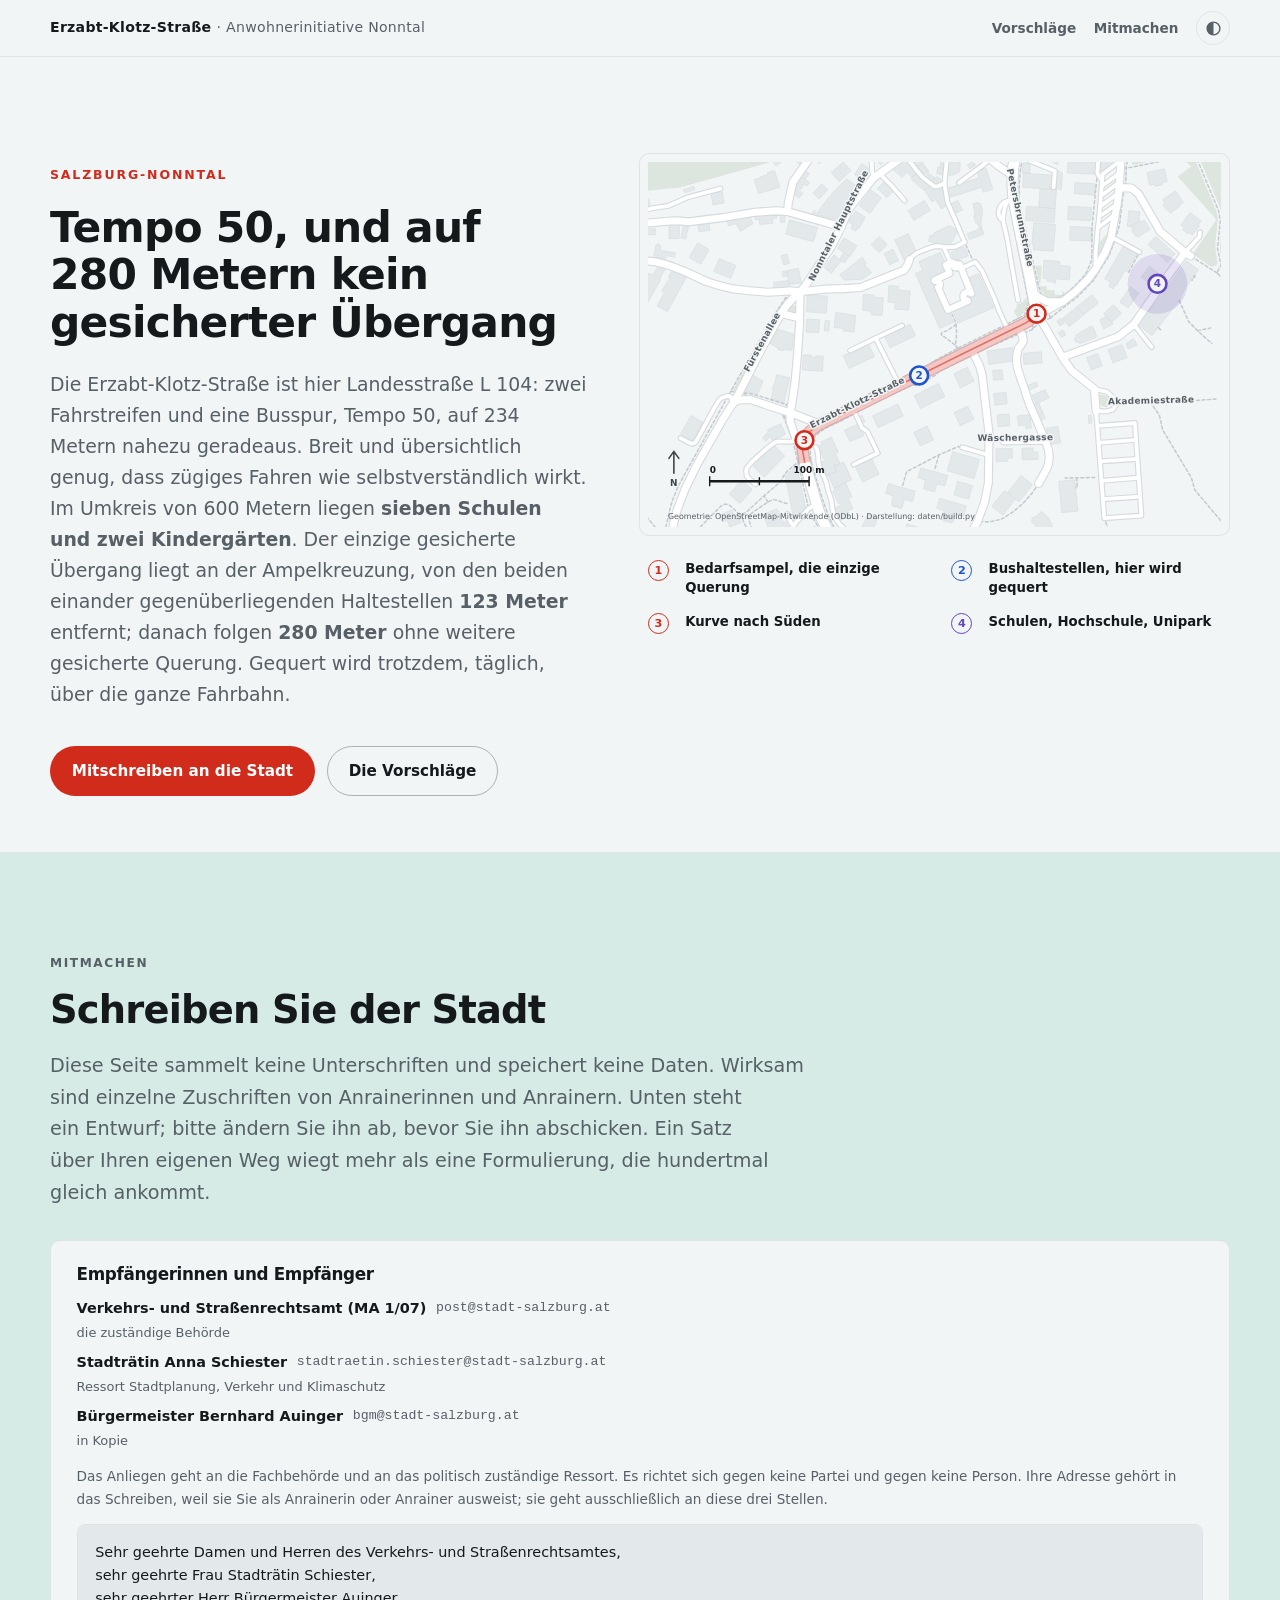
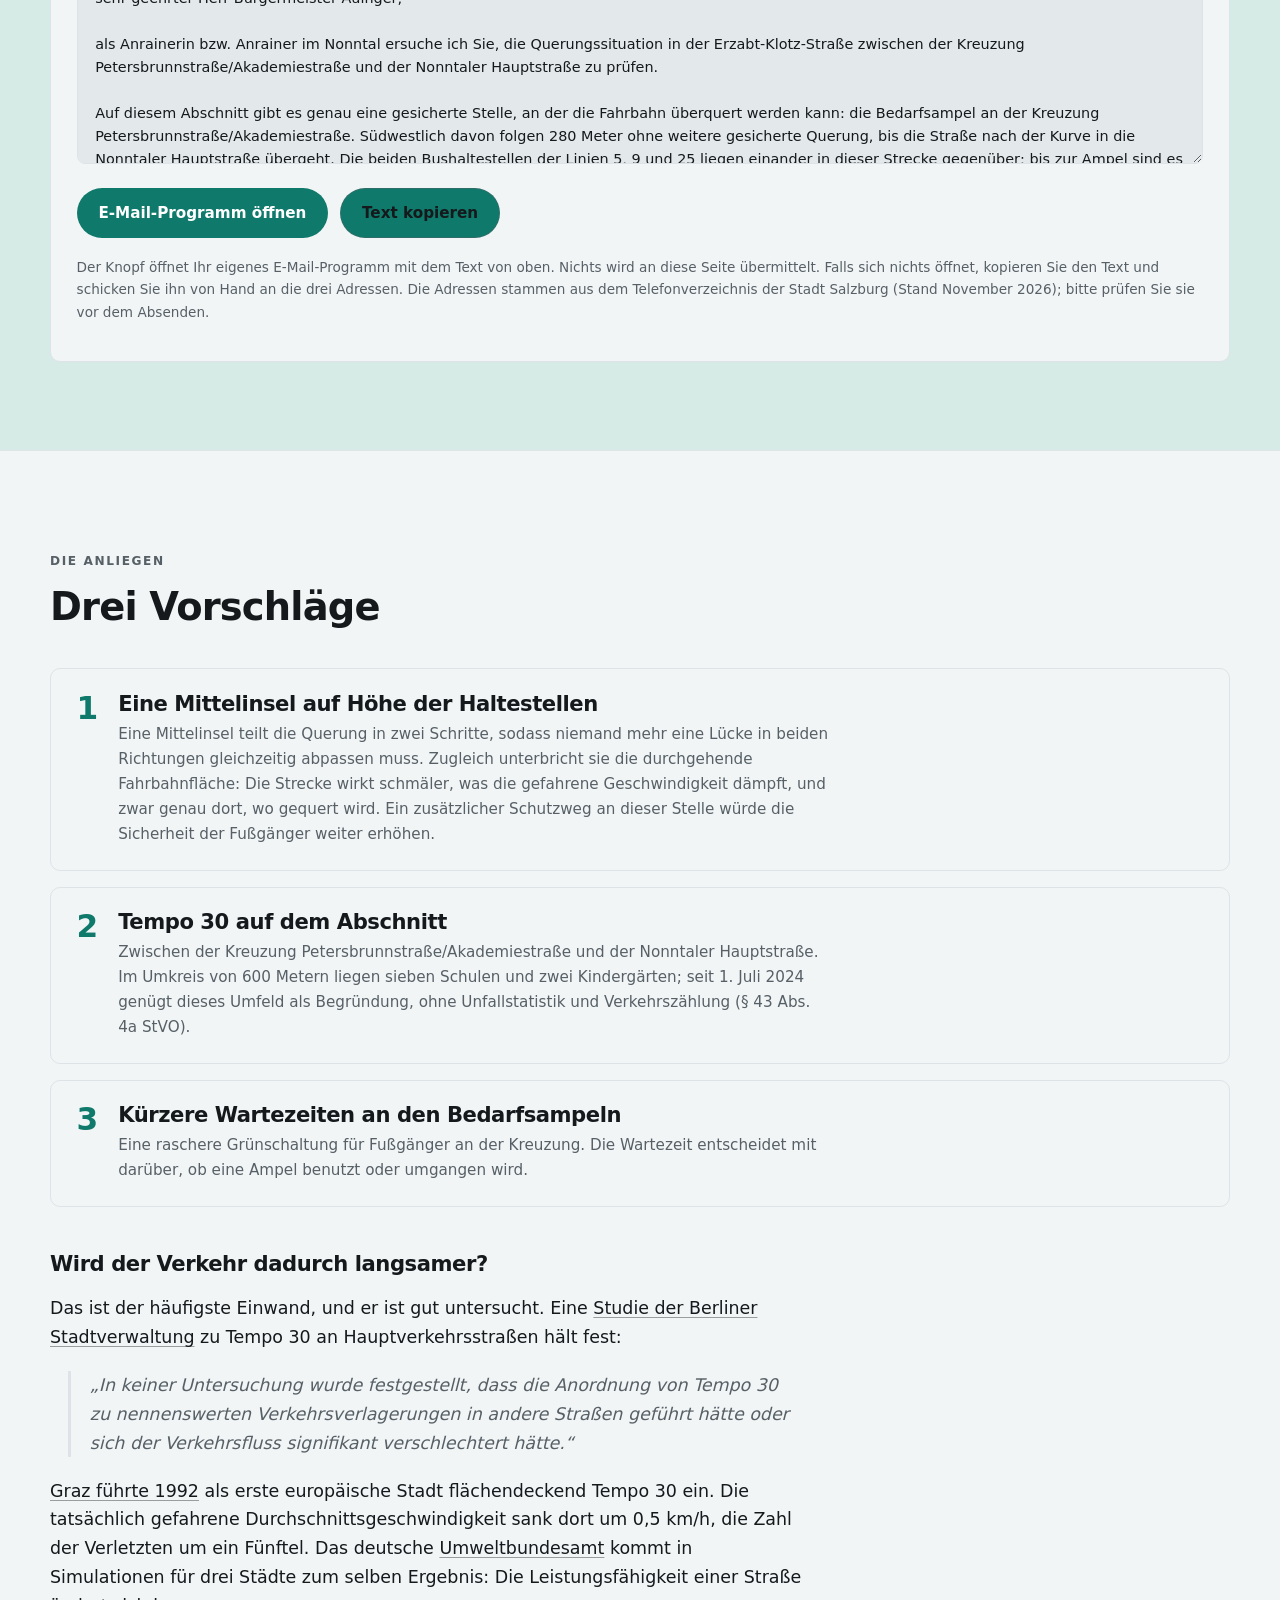
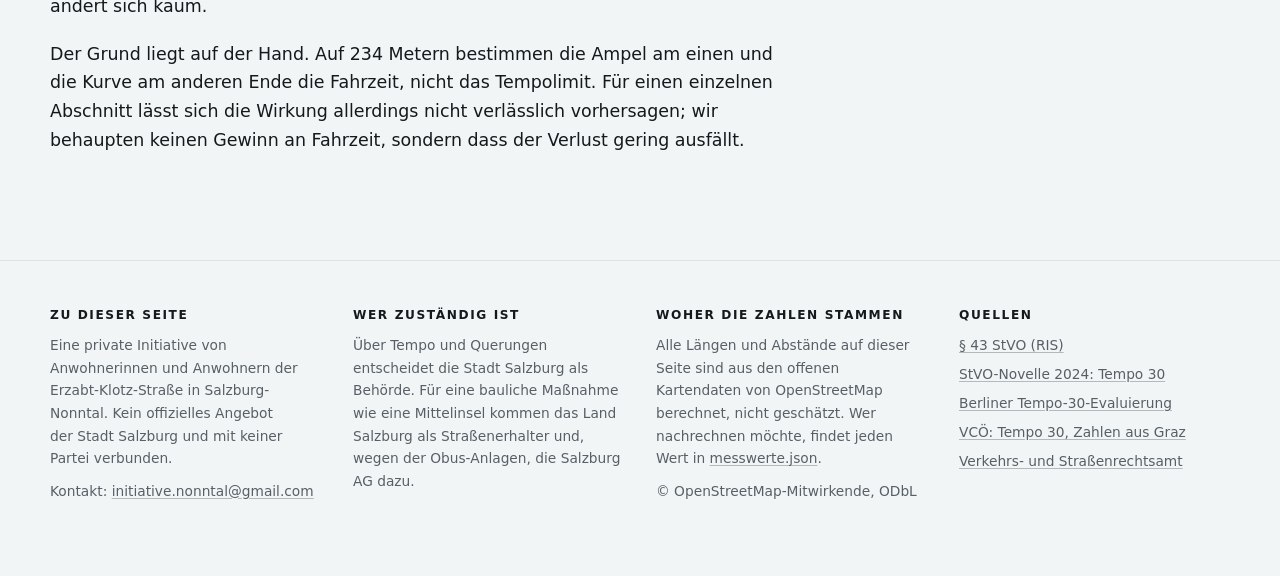
==== einzelseite.html @ 528f9981 "Anwohnerinitiative Erzabt-Klotz-Straße: Seite, Daten und Schreiben Statische Website zur Querungssit" ====
<!doctype html>
<html lang="de">
<head>
<meta charset="utf-8">
<meta name="viewport" content="width=device-width, initial-scale=1">
<title>Erzabt-Klotz-Straße: auf 280 Metern kein gesicherter Übergang</title>
<meta name="description" content="Zwischen den Bushaltestellen in der Erzabt-Klotz-Straße in Salzburg-Nonntal gibt es auf 280 Metern keine gesicherte Querung. Wir schlagen eine Mittelinsel, Tempo 30 und kürzere Ampelwartezeiten vor.">
<meta name="author" content="Anwohnerinitiative Erzabt-Klotz-Straße, Salzburg-Nonntal">
<meta name="robots" content="index, follow">
<meta property="og:type" content="website">
<meta property="og:locale" content="de_AT">
<meta property="og:title" content="Erzabt-Klotz-Straße: auf 280 Metern kein gesicherter Übergang">
<meta property="og:description" content="Zwei Fahrstreifen und eine Busspur, Tempo 50, sieben Schulen im Umkreis. Der einzige gesicherte Übergang liegt an der Ampelkreuzung, 123 Meter von den Haltestellen entfernt.">
<meta property="og:image" content="assets/karte-geo.svg">
<meta name="twitter:card" content="summary_large_image">
<meta name="theme-color" content="#f2f5f6" media="(prefers-color-scheme: light)">
<meta name="theme-color" content="#0f1315" media="(prefers-color-scheme: dark)">
<link rel="icon" href="data:image/svg+xml,<svg xmlns='http://www.w3.org/2000/svg' viewBox='0 0 32 32'><text y='26' font-size='26'>🚸</text></svg>">
<style>
/* Automatisch erzeugt von daten/build.py, nicht von Hand bearbeiten. */
/* Dieselben Farben verwenden die SVG-Grafiken in karten.js. */

:root {
  --k-paper: #f2f5f6;
  --k-ink: #15191c;
  --k-inksoft: #566066;
  --k-bldg: #e3e8ea;
  --k-bldgline: #d5dbde;
  --k-green: #dde6de;
  --k-road: #ffffff;
  --k-roadcase: #d4dade;
  --k-foot: #b3bbc0;
  --k-danger: #d12b1c;
  --k-dangersoft: #f8ddd8;
  --k-good: #0f7a6b;
  --k-goodsoft: #d6eae6;
  --k-transit: #1f55c9;
  --k-school: #6344bd;
  --k-grid: #dde3e6;
  color-scheme: light dark;
}

@media (prefers-color-scheme: dark) {
  :root:not([data-theme="light"]) {
    --k-paper: #0f1315;
    --k-ink: #e6eaec;
    --k-inksoft: #949ea4;
    --k-bldg: #191e21;
    --k-bldgline: #20262a;
    --k-green: #152018;
    --k-road: #272e32;
    --k-roadcase: #1b2125;
    --k-foot: #3f474d;
    --k-danger: #ff6a4d;
    --k-dangersoft: #3a1712;
    --k-good: #2ec4ab;
    --k-goodsoft: #0d2a25;
    --k-transit: #7aa6ff;
    --k-school: #ad92ff;
    --k-grid: #232a2e;
  }
}

:root[data-theme="dark"] {
  --k-paper: #0f1315;
  --k-ink: #e6eaec;
  --k-inksoft: #949ea4;
  --k-bldg: #191e21;
  --k-bldgline: #20262a;
  --k-green: #152018;
  --k-road: #272e32;
  --k-roadcase: #1b2125;
  --k-foot: #3f474d;
  --k-danger: #ff6a4d;
  --k-dangersoft: #3a1712;
  --k-good: #2ec4ab;
  --k-goodsoft: #0d2a25;
  --k-transit: #7aa6ff;
  --k-school: #ad92ff;
  --k-grid: #232a2e;
}

:root[data-theme="light"] {
  --k-paper: #f2f5f6;
  --k-ink: #15191c;
  --k-inksoft: #566066;
  --k-bldg: #e3e8ea;
  --k-bldgline: #d5dbde;
  --k-green: #dde6de;
  --k-road: #ffffff;
  --k-roadcase: #d4dade;
  --k-foot: #b3bbc0;
  --k-danger: #d12b1c;
  --k-dangersoft: #f8ddd8;
  --k-good: #0f7a6b;
  --k-goodsoft: #d6eae6;
  --k-transit: #1f55c9;
  --k-school: #6344bd;
  --k-grid: #dde3e6;
}

/* Initiative Erzabt-Klotz-Straße — Layout und Typografie.
   Die Farben kommen aus palette.css (erzeugt von daten/build.py).
   Keine externen Schriften, keine Tracker, keine Abhängigkeiten. */

*, *::before, *::after { box-sizing: border-box; }

:root {
  /* Durchgehend serifenlos: Das ist das Register amtlicher Verkehrsunterlagen
     und der Beschriftung auf der Straße selbst. Hierarchie entsteht über
     Gewicht und Laufweite, nicht über einen Zierschnitt. */
  --sans: ui-sans-serif, system-ui, -apple-system, "Segoe UI", Roboto,
          "Helvetica Neue", Arial, sans-serif;
  --mass: min(1180px, 100% - 3rem);
  --text: min(68ch, 100% - 3rem);
  --rund: 10px;
  --schatten: 0 1px 2px rgb(0 0 0 / .04), 0 8px 28px -12px rgb(0 0 0 / .16);
}

html { -webkit-text-size-adjust: 100%; scroll-behavior: smooth; }
html, body { overflow-x: clip; }  /* nichts scrollt seitlich außer den Grafikrahmen */
@media (prefers-reduced-motion: reduce) {
  html { scroll-behavior: auto; }
  *, *::before, *::after { animation-duration: .01ms !important;
    transition-duration: .01ms !important; }
}

body {
  margin: 0;
  background: var(--k-paper);
  color: var(--k-ink);
  font-family: var(--sans);
  font-size: clamp(1rem, .96rem + .2vw, 1.09rem);
  line-height: 1.65;
  text-rendering: optimizeLegibility;
}

h1, h2, h3 { font-family: var(--sans); font-weight: 760; line-height: 1.12;
  letter-spacing: -.021em; margin: 0; text-wrap: balance; }
/* Zahlen stehen auf dieser Seite ständig untereinander — Ziffern gleich breit */
.zahl__wert, td.num, table, .forderung::before, .empfaenger code {
  font-variant-numeric: tabular-nums;
}
p, li { text-wrap: pretty; }
a { color: inherit; text-underline-offset: .18em;
    text-decoration-color: color-mix(in srgb, currentColor 40%, transparent); }
a:hover { text-decoration-color: currentColor; }
strong { font-weight: 650; }

:where(a, button, summary, [tabindex]):focus-visible {
  outline: 2.5px solid var(--k-transit); outline-offset: 3px; border-radius: 3px;
}

.sr-only {
  position: absolute; width: 1px; height: 1px; padding: 0; margin: -1px;
  overflow: hidden; clip-path: inset(50%); white-space: nowrap;
}
.springlink {
  position: absolute; left: 1rem; top: -4rem; z-index: 50;
  background: var(--k-ink); color: var(--k-paper); padding: .6rem 1rem;
  border-radius: 6px; font-weight: 600; transition: top .15s;
}
.springlink:focus { top: 1rem; }

/* ---------------------------------------------------------------- Raster */
.bahn { width: var(--mass); margin-inline: auto; }
.prosa { width: var(--text); margin-inline: auto; }
.prosa > * + * { margin-top: 1.1em; }

section { padding-block: clamp(3rem, 7vw, 5.5rem); }
section + section { border-top: 1px solid var(--k-grid); }

.marke-klein {
  font-family: var(--sans); font-size: .76rem; font-weight: 700;
  letter-spacing: .13em; text-transform: uppercase; color: var(--k-inksoft);
  margin-bottom: .9rem;
}
h2 { font-size: clamp(1.6rem, 1.2rem + 1.7vw, 2.4rem); }
h3 { font-size: clamp(1.14rem, 1.02rem + .5vw, 1.32rem); }
.vorspann { font-size: 1.1em; color: var(--k-inksoft); }

blockquote {
  margin: 1.2rem 0 1.2rem 1.1rem; padding-left: 1.2rem;
  border-left: 3px solid var(--k-grid);
  font-style: italic; color: var(--k-inksoft); max-width: 66ch;
}

/* ----------------------------------------------------------------- Kopf */
.kopf {
  position: sticky; top: 0; z-index: 20;
  background: color-mix(in srgb, var(--k-paper) 86%, transparent);
  backdrop-filter: blur(10px);
  border-bottom: 1px solid var(--k-grid);
}
.kopf__innen {
  width: var(--mass); margin-inline: auto; display: flex; align-items: center;
  gap: 1rem; min-height: 56px;
}
.kopf__titel { font-family: var(--sans); font-weight: 700; font-size: .88rem;
  letter-spacing: .02em; }
.kopf__titel span { color: var(--k-inksoft); font-weight: 500; }
.kopf nav { margin-left: auto; display: flex; gap: 1.1rem; align-items: center; }
.kopf nav a { font-size: .85rem; text-decoration: none; color: var(--k-inksoft);
  font-weight: 550; }
.kopf nav a:hover { color: var(--k-ink); }
@media (max-width: 720px) { .kopf nav a { display: none; } }

.thema {
  border: 1px solid var(--k-grid); background: transparent; color: var(--k-inksoft);
  border-radius: 999px; width: 34px; height: 34px; cursor: pointer;
  display: grid; place-items: center; font-size: 1rem; line-height: 1; flex: none;
}
.thema:hover { color: var(--k-ink); border-color: var(--k-inksoft); }

/* ----------------------------------------------------------------- Hero */
.hero { padding-block: clamp(3rem, 8vw, 6rem) clamp(2rem, 5vw, 3.5rem); }
.hero__ort {
  font-family: var(--sans); font-size: .78rem; font-weight: 700;
  letter-spacing: .15em; text-transform: uppercase; color: var(--k-danger);
}
/* Bewusst zurückgenommen: Die Seite soll nüchtern wirken, nicht plakativ. */
.hero h1 {
  font-size: clamp(1.75rem, 1.25rem + 1.9vw, 2.65rem);
  font-weight: 710; letter-spacing: -.018em;
  margin-top: 1.1rem; max-width: 32ch;
}
.hero__lead { margin-top: 1.4rem; max-width: 60ch; font-size: 1.08em;
  color: var(--k-inksoft); }

.zahlen {
  display: grid; gap: 1px; margin-top: 2.75rem;
  grid-template-columns: repeat(auto-fit, minmax(170px, 1fr));
  background: var(--k-grid); border: 1px solid var(--k-grid);
  border-radius: var(--rund); overflow: hidden;
}
.zahl { background: var(--k-paper); padding: 1.15rem 1.25rem 1.3rem; }
.zahl__wert { font-size: clamp(1.9rem, 1.4rem + 1.8vw, 2.6rem); font-weight: 760;
  line-height: 1; letter-spacing: -.035em; }
.zahl__wert small { font-size: .42em; font-weight: 650; letter-spacing: 0;
  margin-left: .22em; color: var(--k-inksoft); }
.zahl--rot .zahl__wert { color: var(--k-danger); }

/* Maßlinie wie in den Diagrammen: verbindet die Kennzahlen mit den Grafiken */
.zahl__mass { height: 7px; margin-top: .62rem; opacity: .38; color: inherit;
  background:
    linear-gradient(currentColor, currentColor) left top / 1.5px 7px no-repeat,
    linear-gradient(currentColor, currentColor) right top / 1.5px 7px no-repeat,
    linear-gradient(currentColor, currentColor) left 50% / 100% 1.5px no-repeat; }
.zahl--rot .zahl__mass { color: var(--k-danger); opacity: .5; }

.zahl__text { font-size: .86rem; color: var(--k-inksoft); margin-top: .6rem;
  line-height: 1.45; }

/* Kernaussagen: Strichmarke statt Aufzählungspunkt, wie die Maßlinien
   in den Diagrammen. */
.punkte { list-style: none; padding: 0; margin: 2.6rem 0 0; display: grid;
  gap: 1.3rem; max-width: 74ch; }
.punkte li { position: relative; padding-left: 2.6rem; }
.punkte li::before {
  content: ""; position: absolute; left: 0; top: .72em;
  width: 28px; height: 2px; background: var(--k-danger);
}
.punkte b { font-weight: 690; }
.punkte span { color: var(--k-inksoft); }

.knopfreihe { display: flex; flex-wrap: wrap; gap: .75rem; margin-top: 2.25rem; }
.knopf {
  display: inline-flex; align-items: center; gap: .5rem; text-decoration: none;
  background: var(--k-danger); color: #fff; font-weight: 600; font-size: .95rem;
  padding: .72rem 1.3rem; border-radius: 999px; border: 1px solid transparent;
  cursor: pointer; font-family: var(--sans);
}
.knopf:hover { filter: brightness(1.08); }
.knopf--leer { background: transparent; color: var(--k-ink);
  border-color: color-mix(in srgb, var(--k-inksoft) 45%, transparent); }
.knopf--leer:hover { filter: none; border-color: var(--k-ink);
  background: color-mix(in srgb, var(--k-ink) 5%, transparent); }

/* ------------------------------------------------------------- Grafiken */
figure { margin: 0; }
.figur { margin-top: 2rem; }
.figur__rahmen {
  background: var(--k-paper); border: 1px solid var(--k-grid);
  border-radius: var(--rund); padding: .5rem; overflow: hidden;
}
.figur__rahmen > svg, .figur__rahmen > img { display: block; width: 100%; height: auto; }

/* Auf schmalen Displays werden die Grafiken sonst unlesbar klein:
   lieber im eigenen Rahmen seitlich scrollen als die Seite stauchen. */
@media (max-width: 760px) {
  .figur__rahmen { overflow-x: auto; overscroll-behavior-x: contain; }
  .karte--geo { min-width: 560px; }
  .karte--quer, .karte--halt { min-width: 680px; }
}
figcaption { font-size: .85rem; color: var(--k-inksoft); margin-top: .85rem;
  max-width: 76ch; }

/* Kopfbereich: Zusammenfassung links, Karte rechts */
.kopfbereich { display: grid; gap: 2.5rem; align-items: start; }
/* Rasterzellen dürfen von Haus aus nicht unter ihre Inhaltsbreite schrumpfen.
   Die Karte hat auf schmalen Displays eine Mindestbreite — ohne min-width:0
   schiebt sie die ganze Seite in die Breite statt im Rahmen zu scrollen. */
.kopfbereich > * { min-width: 0; }
@media (min-width: 1000px) {
  .kopfbereich { grid-template-columns: minmax(0, 1fr) minmax(0, 1.1fr);
    gap: 3.25rem; }
}

/* Karte mit Legende daneben */
.karte-block { display: grid; gap: 1.75rem; align-items: start; margin-top: 2rem; }
.karte-block > * { min-width: 0; }
@media (min-width: 950px) {
  .karte-block { grid-template-columns: minmax(0, 1fr) 272px; gap: 2.25rem; }
}
.legende { list-style: none; margin: 0; padding: 0; display: grid; gap: .1rem; }

/* Kompakte Fassung unter der Karte im Kopfbereich */
.legende--kompakt { margin-top: 1rem;
  grid-template-columns: repeat(auto-fit, minmax(210px, 1fr)); gap: 0 1rem; }
.legende--kompakt button { padding: .3rem .4rem; gap: .55rem;
  grid-template-columns: 22px 1fr; }
.legende--kompakt .legende__nr { width: 21px; height: 21px; font-size: .7rem;
  border-width: 1.8px; }
.legende--kompakt .legende__text { font-size: .83rem; font-weight: 550; }
.legende li { margin: 0; }
.legende button {
  display: grid; grid-template-columns: 26px 1fr; gap: .7rem; align-items: start;
  width: 100%; text-align: left; background: transparent; border: 0;
  border-radius: 8px; padding: .5rem .55rem; cursor: pointer; color: inherit;
  font: inherit; line-height: 1.4;
}
.legende button:hover, .legende li.an button {
  background: color-mix(in srgb, var(--k-inksoft) 12%, transparent);
}
.legende__nr {
  width: 24px; height: 24px; border-radius: 50%; display: grid; place-items: center;
  border: 2px solid currentColor; font-size: .78rem; font-weight: 700; flex: none;
  font-family: var(--sans);
}
.legende__text { font-size: .9rem; font-weight: 600; }
.legende__lang { font-size: .82rem; color: var(--k-inksoft); font-weight: 400;
  display: block; margin-top: .1rem; }
.f-danger { color: var(--k-danger); }
.f-good { color: var(--k-good); }
.f-transit { color: var(--k-transit); }
.f-school { color: var(--k-school); }

/* Hervorhebung der Kartenmarken */
.marke { cursor: pointer; }
.marke__halo { transition: opacity .18s; }
.marke.an .marke__halo, .marke:hover .marke__halo { opacity: .25; }
.marke.an .marke__ring, .marke:hover .marke__ring { stroke-width: 3.6; }
.marke:focus { outline: none; }
.marke:focus-visible .marke__halo { opacity: .25; }

/* ------------------------------------------------------------- Probleme */
.probleme { display: grid; gap: 1.25rem; margin-top: 2.5rem; }
.probleme > * { min-width: 0; }
@media (min-width: 820px) { .probleme { grid-template-columns: 1fr 1fr; } }
.problem {
  background: var(--k-paper); border: 1px solid var(--k-grid);
  border-left: 3px solid var(--k-danger);
  border-radius: var(--rund); padding: 1.4rem 1.5rem 1.5rem;
}
.problem h3 { margin-bottom: .55rem; }
.problem p { margin: 0; font-size: .95rem; color: var(--k-inksoft); }
.problem p + p { margin-top: .7rem; }
.problem b { color: var(--k-ink); font-weight: 650; }

/* ------------------------------------------------------- Forderungen */
.forderungen { counter-reset: f; display: grid; gap: 1rem; margin-top: 2.5rem;
  padding: 0; list-style: none; }
.forderung {
  counter-increment: f; display: grid; gap: .4rem 1.3rem;
  grid-template-columns: auto 1fr; align-items: start;
  background: var(--k-paper); border: 1px solid var(--k-grid);
  border-radius: var(--rund); padding: 1.4rem 1.6rem;
}
.forderung::before {
  content: counter(f); grid-row: 1 / span 2;
  font-size: 1.95rem; line-height: 1.05; letter-spacing: -.03em;
  color: var(--k-good); font-weight: 760;
}
.forderung h3 { align-self: center; }
.forderung p { margin: 0; font-size: .95rem; color: var(--k-inksoft);
  grid-column: 2; max-width: 74ch; }

/* ------------------------------------------------------------- Tabellen */
.tabellenhuelle { overflow-x: auto; margin-top: 1.5rem;
  border: 1px solid var(--k-grid); border-radius: var(--rund); }
table { border-collapse: collapse; width: 100%; font-size: .9rem; min-width: 460px; }
caption { text-align: left; font-size: .85rem; color: var(--k-inksoft);
  padding: .9rem 1rem; }
th, td { text-align: left; padding: .6rem 1rem; border-top: 1px solid var(--k-grid); }
thead th { font-size: .76rem; text-transform: uppercase; letter-spacing: .08em;
  color: var(--k-inksoft); font-weight: 700; }
td.num { text-align: right; font-variant-numeric: tabular-nums; white-space: nowrap; }
tbody tr:hover { background: color-mix(in srgb, var(--k-inksoft) 7%, transparent); }

details { border: 1px solid var(--k-grid); border-radius: var(--rund);
  padding: .3rem 1.1rem; margin-top: 1.5rem; background: var(--k-paper); }
summary { cursor: pointer; font-weight: 600; padding: .75rem 0; font-size: .93rem; }
details[open] summary { border-bottom: 1px solid var(--k-grid);
  margin-bottom: .9rem; }
details > :last-child { margin-bottom: 1rem; }

/* ---------------------------------------------------------------- Belege */
.belege { display: grid; gap: 1.1rem; margin-top: 2.25rem;
  grid-template-columns: repeat(auto-fill, minmax(260px, 1fr)); }
.beleg { background: var(--k-paper); border: 1px solid var(--k-grid);
  border-radius: var(--rund); overflow: hidden; }
.beleg img, .beleg video { display: block; width: 100%; aspect-ratio: 4 / 3;
  object-fit: cover; background: var(--k-bldg); }
.beleg__text { padding: .9rem 1rem 1.1rem; font-size: .88rem; }
.beleg__text b { display: block; margin-bottom: .2rem; }
.beleg__text span { color: var(--k-inksoft); }

.platzhalter {
  border: 1.5px dashed color-mix(in srgb, var(--k-inksoft) 45%, transparent);
  border-radius: var(--rund); padding: 2.25rem 1.75rem; text-align: center;
  color: var(--k-inksoft); margin-top: 2.25rem; background: transparent;
}
.platzhalter b { display: block; color: var(--k-ink); font-size: 1.02rem;
  margin-bottom: .4rem; font-weight: 700; letter-spacing: -.015em; }
.platzhalter code { font-size: .88em; background: var(--k-bldg);
  padding: .12em .45em; border-radius: 4px; }

/* -------------------------------------------------------------- Mitmachen */
.mitmachen { background: var(--k-goodsoft); }
.mitmachen .knopf { background: var(--k-good); }
.briefkasten {
  background: var(--k-paper); border: 1px solid var(--k-grid);
  border-radius: var(--rund); padding: 1.5rem 1.6rem; margin-top: 2rem;
}
.briefkasten h3 { font-size: 1.05rem; margin-bottom: .8rem; }
.empfaenger { list-style: none; padding: 0; margin: 0 0 1.25rem;
  font-size: .9rem; display: grid; gap: .45rem; }
.empfaenger li { display: flex; flex-wrap: wrap; gap: .1rem .6rem; }
.empfaenger b { font-weight: 600; }
.empfaenger code { color: var(--k-inksoft); font-size: .92em; }
.entwurf {
  width: 100%; min-height: 15rem; resize: vertical; font-family: var(--sans);
  font-size: .9rem; line-height: 1.6; padding: 1rem 1.1rem; color: var(--k-ink);
  background: var(--k-bldg); border: 1px solid var(--k-grid);
  border-radius: 8px; margin-bottom: 1rem;
}
.hinweis { font-size: .85rem; color: var(--k-inksoft); margin-top: 1.1rem; }

/* ---------------------------------------------------------------- Fuß */
.fuss { padding-block: 3rem 4rem; font-size: .86rem; color: var(--k-inksoft);
  border-top: 1px solid var(--k-grid); }
.fuss__raster { display: grid; gap: 2rem;
  grid-template-columns: repeat(auto-fit, minmax(230px, 1fr)); }
.fuss h3 { font-size: .76rem; font-weight: 700;
  letter-spacing: .13em; text-transform: uppercase; margin-bottom: .7rem;
  color: var(--k-ink); }
.fuss ul { list-style: none; padding: 0; margin: 0; display: grid; gap: .4rem; }
.fuss p { margin: 0 0 .6rem; }

/* --------------------------------------------------------------- Druck */
@media print {
  .kopf, .thema, .knopfreihe, .springlink, .mitmachen { display: none !important; }
  body { background: #fff; color: #000; font-size: 10.5pt; }
  section { padding-block: 1.2rem; break-inside: avoid; }
  .figur, .karte-block, table, .forderung, .problem { break-inside: avoid; }
  a { text-decoration: none; }
  .prosa, .bahn { width: 100%; }
}

</style>
</head>
<body>

<a class="springlink" href="#inhalt">Zum Inhalt springen</a>

<header class="kopf">
  <div class="kopf__innen">
    <div class="kopf__titel">Erzabt-Klotz-Straße <span>· Anwohnerinitiative Nonntal</span></div>
    <nav>
      <a href="#massnahmen">Vorschläge</a>
      <a href="#mitmachen">Mitmachen</a>
      <button class="thema" id="thema" type="button" aria-label="Zwischen hellem und dunklem Erscheinungsbild wechseln">
        <svg viewBox="0 0 24 24" width="17" height="17" aria-hidden="true" focusable="false">
          <circle cx="12" cy="12" r="9" fill="none" stroke="currentColor" stroke-width="2"/>
          <path d="M12 3a9 9 0 0 0 0 18Z" fill="currentColor"/>
        </svg>
      </button>
    </nav>
  </div>
</header>

<main id="inhalt">

<!-- ====================================================== Kopfbereich === -->
<section class="hero">
  <div class="bahn">
    <div class="kopfbereich">
      <div>
        <p class="hero__ort">Salzburg-Nonntal</p>
        <h1>Tempo 50, und auf 280 Metern kein gesicherter Übergang</h1>
<p class="hero__lead">
          Die Erzabt-Klotz-Straße ist hier Landesstraße L&nbsp;104: zwei
          Fahrstreifen und eine Busspur, Tempo 50, auf 234 Metern nahezu
          geradeaus. Breit und übersichtlich genug, dass zügiges Fahren wie
          selbstverständlich wirkt. Im Umkreis von 600 Metern liegen
          <strong>sieben Schulen und zwei Kindergärten</strong>. Der einzige
          gesicherte Übergang liegt an der Ampelkreuzung, von den beiden
          einander gegenüberliegenden Haltestellen <strong>123 Meter</strong>
          entfernt; danach folgen <strong>280 Meter</strong> ohne weitere
          gesicherte Querung. Gequert wird trotzdem,
          täglich, über die ganze Fahrbahn.
        </p>
        <div class="knopfreihe">
          <a class="knopf" href="#mitmachen">Mitschreiben an die Stadt</a>
          <a class="knopf knopf--leer" href="#massnahmen">Die Vorschläge</a>
        </div>
      </div>

      <figure class="figur" style="margin-top:0">
        <div class="figur__rahmen" id="karte-geo">
          
        </div>
        <ol class="legende legende--kompakt" id="legende" aria-label="Legende zum Lageplan"></ol>
      </figure>
    </div>
  </div>
</section>

<!-- ====================================================== Mitmachen === -->
<section id="mitmachen" class="mitmachen">
  <div class="bahn">
    <p class="marke-klein">Mitmachen</p>
    <h2>Schreiben Sie der Stadt</h2>
    <div class="prosa" style="margin-inline:0">
      <p class="vorspann">
        Diese Seite sammelt keine Unterschriften und speichert keine Daten.
        Wirksam sind einzelne Zuschriften von Anrainerinnen und Anrainern. Unten
        steht ein Entwurf; bitte ändern Sie ihn ab, bevor Sie ihn abschicken.
        Ein Satz über Ihren eigenen Weg wiegt mehr als eine Formulierung, die
        hundertmal gleich ankommt.
      </p>
    </div>

    <div class="briefkasten">
      <h3>Empfängerinnen und Empfänger</h3>
      <ul class="empfaenger">
        <li><b>Verkehrs- und Straßenrechtsamt (MA 1/07)</b> <code>post@stadt-salzburg.at</code>
          <span style="width:100%;color:var(--k-inksoft);font-size:.9em">die zuständige Behörde</span></li>
        <li><b>Stadträtin Anna Schiester</b> <code>stadtraetin.schiester@stadt-salzburg.at</code>
          <span style="width:100%;color:var(--k-inksoft);font-size:.9em">Ressort Stadtplanung, Verkehr und Klimaschutz</span></li>
        <li><b>Bürgermeister Bernhard Auinger</b> <code>bgm@stadt-salzburg.at</code>
          <span style="width:100%;color:var(--k-inksoft);font-size:.9em">in Kopie</span></li>
      </ul>
      <p class="hinweis" style="margin-top:-.4rem">
        Das Anliegen geht an die Fachbehörde und an das politisch zuständige
        Ressort. Es richtet sich gegen keine Partei und gegen keine Person.
        Ihre Adresse gehört in das Schreiben, weil sie Sie als Anrainerin oder
        Anrainer ausweist; sie geht ausschließlich an diese drei Stellen.
      </p>

      <label for="entwurf" class="sr-only">Textentwurf für Ihre Zuschrift</label>
      <textarea class="entwurf" id="entwurf" spellcheck="true"></textarea>

      <div class="knopfreihe" style="margin-top:0">
        <a class="knopf" id="mailto" href="#">E-Mail-Programm öffnen</a>
        <button class="knopf knopf--leer" id="kopieren" type="button">Text kopieren</button>
      </div>

      <p class="hinweis">
        Der Knopf öffnet Ihr eigenes E-Mail-Programm mit dem Text von oben.
        Nichts wird an diese Seite übermittelt. Falls sich nichts öffnet,
        kopieren Sie den Text und schicken Sie ihn von Hand an die drei
        Adressen. Die Adressen stammen aus dem Telefonverzeichnis der Stadt
        Salzburg (Stand November 2026); bitte prüfen Sie sie vor dem Absenden.
      </p>
    </div>
  </div>
</section>

<!-- ====================================================== Maßnahmen === -->
<section id="massnahmen">
  <div class="bahn">
    <p class="marke-klein">Die Anliegen</p>
    <h2>Drei Vorschläge</h2>

    <ol class="forderungen">
      <li class="forderung">
        <h3>Eine Mittelinsel auf Höhe der Haltestellen</h3>
        <p>
          Eine Mittelinsel teilt die Querung in zwei Schritte, sodass niemand
          mehr eine Lücke in beiden Richtungen gleichzeitig abpassen muss.
          Zugleich unterbricht sie die durchgehende Fahrbahnfläche: Die Strecke
          wirkt schmäler, was die gefahrene Geschwindigkeit dämpft, und zwar
          genau dort, wo gequert wird. Ein zusätzlicher Schutzweg an dieser Stelle
          würde die Sicherheit der Fußgänger weiter erhöhen.
        </p>
      </li>
      <li class="forderung">
        <h3>Tempo 30 auf dem Abschnitt</h3>
        <p>
          Zwischen der Kreuzung Petersbrunnstraße/Akademiestraße und der
          Nonntaler Hauptstraße. Im Umkreis von 600 Metern liegen sieben
          Schulen und zwei Kindergärten; seit 1. Juli 2024 genügt dieses Umfeld
          als Begründung, ohne Unfallstatistik und Verkehrszählung
          (§ 43 Abs. 4a StVO).
        </p>
      </li>
      <li class="forderung">
        <h3>Kürzere Wartezeiten an den Bedarfsampeln</h3>
        <p>
          Eine raschere Grünschaltung für Fußgänger an der Kreuzung. Die
          Wartezeit entscheidet mit darüber, ob eine Ampel benutzt oder
          umgangen wird.
        </p>
      </li>
    </ol>

    <div class="prosa" style="margin-inline:0">
      <h3 style="margin-top:2.8rem">Wird der Verkehr dadurch langsamer?</h3>
      <p>
        Das ist der häufigste Einwand, und er ist gut untersucht. Eine
        <a href="https://www.berlin.de/sen/uvk/mobilitaet-und-verkehr/verkehrspolitik/tempobeschraenkungen/" rel="noopener">Studie
        der Berliner Stadtverwaltung</a> zu Tempo 30 an Hauptverkehrsstraßen
        hält fest:
      </p>
      <blockquote>
        „In keiner Untersuchung wurde festgestellt, dass die Anordnung von
        Tempo 30 zu nennenswerten Verkehrsverlagerungen in andere Straßen
        geführt hätte oder sich der Verkehrsfluss signifikant verschlechtert
        hätte.“
      </blockquote>
      <p>
        <a href="https://vcoe.at/publikationen/vcoe-factsheets/detail/tempo-30-fuer-mehr-lebensqualitaet-umsetzen" rel="noopener">Graz
        führte 1992</a> als erste europäische Stadt flächendeckend Tempo 30
        ein. Die tatsächlich gefahrene Durchschnitts&shy;geschwindigkeit sank
        dort um 0,5 km/h, die Zahl der Verletzten um ein Fünftel. Das deutsche
        <a href="https://www.umweltbundesamt.de/publikationen/umweltwirkungen-einer-inneroertlichen" rel="noopener">Umweltbundesamt</a>
        kommt in Simulationen für drei Städte zum selben Ergebnis: Die
        Leistungsfähigkeit einer Straße ändert sich kaum.
      </p>
      <p>
        Der Grund liegt auf der Hand. Auf 234 Metern bestimmen die Ampel am
        einen und die Kurve am anderen Ende die Fahrzeit, nicht das Tempolimit.
        Für einen einzelnen Abschnitt lässt sich die Wirkung allerdings nicht
        verlässlich vorhersagen; wir behaupten keinen Gewinn an Fahrzeit,
        sondern dass der Verlust gering ausfällt.
      </p>
    </div>


  </div>
</section>

</main>

<!-- ============================================================ Fuß === -->
<footer class="fuss">
  <div class="bahn">
    <div class="fuss__raster">
      <div>
        <h3>Zu dieser Seite</h3>
        <p>
          Eine private Initiative von Anwohnerinnen und Anwohnern der
          Erzabt-Klotz-Straße in Salzburg-Nonntal. Kein offizielles Angebot der
          Stadt Salzburg und mit keiner Partei verbunden.
        </p>
        <p>
          Kontakt: <a href="mailto:initiative.nonntal@gmail.com">initiative.nonntal@gmail.com</a>
        </p>
      </div>
      <div>
        <h3>Wer zuständig ist</h3>
        <p>
          Über Tempo und Querungen entscheidet die Stadt Salzburg als
          Behörde. Für eine bauliche Maßnahme wie eine Mittelinsel kommen das
          Land Salzburg als Straßenerhalter und, wegen der Obus-Anlagen, die
          Salzburg AG dazu.
        </p>
      </div>
      <div>
        <h3>Woher die Zahlen stammen</h3>
        <p>
          Alle Längen und Abstände auf dieser Seite sind aus den offenen
          Kartendaten von OpenStreetMap berechnet, nicht geschätzt. Wer
          nachrechnen möchte, findet jeden Wert in
          <a href="daten/messwerte.json">messwerte.json</a>.
        </p>
        <p>© OpenStreetMap-Mitwirkende, ODbL</p>
      </div>
      <div>
        <h3>Quellen</h3>
        <ul>
          <li><a href="https://www.ris.bka.gv.at/NormDokument.wxe?Abfrage=Bundesnormen&amp;Gesetzesnummer=10011336&amp;Paragraf=43" rel="noopener">§ 43 StVO (RIS)</a></li>
          <li><a href="https://kommunal.at/neuregelung-macht-verhaengung-von-tempo-30-einfacher" rel="noopener">StVO-Novelle 2024: Tempo 30</a></li>
          <li><a href="https://www.berlin.de/sen/uvk/mobilitaet-und-verkehr/verkehrspolitik/tempobeschraenkungen/" rel="noopener">Berliner Tempo-30-Evaluierung</a></li>
          <li><a href="https://vcoe.at/publikationen/vcoe-factsheets/detail/tempo-30-fuer-mehr-lebensqualitaet-umsetzen" rel="noopener">VCÖ: Tempo 30, Zahlen aus Graz</a></li>
          <li><a href="https://www.stadt-salzburg.at/orte/ma-1-allgemeine-und-bezirksverwaltung/ma-107-verkehrs-und-strassenrechtsamt/" rel="noopener">Verkehrs- und Straßenrechtsamt</a></li>
        </ul>
      </div>
    </div>
  </div>
</footer>

<script>
/* Automatisch erzeugt von daten/build.py, nicht von Hand bearbeiten. */
/* Geometrie: OpenStreetMap-Mitwirkende, ODbL. */
const KARTE_GEO = `<svg viewBox="0 0 576 367" xmlns="http://www.w3.org/2000/svg" class="karte karte--geo" role="img" aria-labelledby="geo-titel geo-desc"><title id="geo-titel">Lageplan Erzabt-Klotz-Straße, Salzburg-Nonntal</title><desc id="geo-desc">Maßstäblicher Lageplan aus OpenStreetMap-Daten. Hervorgehoben: der 234 Meter lange gerade Abschnitt der Erzabt-Klotz-Straße zwischen der Ampelkreuzung Petersbrunnstraße/Akademiestraße und der Kurve zur Nonntaler Hauptstraße, die beiden Bushaltestellen auf gegenüberliegenden Straßenseiten und die nächsten legalen Querungsstellen.</desc><rect width="576" height="367" fill="var(--k-paper)"/><clipPath id="kv"><rect width="576" height="367"/></clipPath><g clip-path="url(#kv)"><path d="M-112.2 -123.3L-131.2 -126.7L-201.6 -137.6L-197.2 -126.6L-171.3 -108.6L-145.4 -66.8L-141.7 21.0L-117.7 32.5L-35.7 32.6L32.2 25.7L120.3 1.1L135.2 -9.9L167.6 -43.0L194.4 -79.5L214.2 -108.9L217.5 -117.6L218.6 -126.2L237.3 -140.4L236.8 -143.0L233.2 -146.0L227.2 -141.4L221.8 -142.1L210.0 -134.4L197.5 -136.7L195.8 -135.3L192.2 -133.9L176.5 -132.0L170.9 -129.5L170.0 -132.0L151.5 -126.8L150.4 -125.0L144.7 -118.6L122.4 -109.9L112.1 -100.1L112.9 -98.3L112.6 -96.1L111.3 -94.7L109.1 -94.3L107.2 -95.2L104.2 -92.8L76.4 -71.9L82.5 -60.2L54.7 -55.7L53.3 -57.4L35.8 -53.8L31.4 -49.2L29.7 -45.0L28.7 -37.4L19.1 -37.7L12.3 -41.3L7.7 -45.5L9.4 -53.4L0.1 -57.2L-13.3 -53.3L-27.9 -48.5L-29.8 -53.8L-30.6 -57.8L-31.8 -63.5L-59.9 -87.0L-85.2 -84.3L-112.4 -97.6L-112.2 -123.3Z" fill="var(--k-green)"/><path d="M19.4 384.8L18.5 386.8L17.8 389.3L16.8 391.5L15.9 393.2L15.2 394.8L15.5 395.8L16.3 396.1L17.3 395.4L18.4 393.4L19.1 390.8L19.9 388.1L20.3 385.7L20.2 384.4L19.6 384.3L19.4 384.8Z" fill="var(--k-green)"/><path d="M16.8 379.2L15.7 381.5L15.0 383.3L13.8 384.9L12.6 386.2L11.2 387.8L10.0 388.6L8.6 389.5L7.9 390.5L8.1 391.7L9.6 391.1L11.7 389.6L13.2 387.7L14.8 385.8L15.7 383.9L16.8 381.9L17.3 380.2L17.5 378.9L16.8 379.2Z" fill="var(--k-green)"/><path d="M85.6 228.4L109.4 186.7L128.3 154.7L130.2 155.0L129.9 156.8L111.4 187.6L87.7 229.3L86.9 230.0L86.1 229.9L85.5 229.4L85.6 228.4Z" fill="var(--k-green)"/><path d="M144.1 144.4L140.2 149.2L140.3 150.1L147.3 153.0L148.2 152.5L149.2 146.6L148.1 145.0L146.1 143.8L144.1 144.4Z" fill="var(--k-green)"/><path d="M370.7 143.2L370.6 146.3L369.1 148.2L368.1 149.8L368.7 152.4L370.1 154.6L372.0 155.9L373.8 155.0L377.4 152.4L379.5 149.7L381.0 146.9L381.4 144.0L381.8 141.1L381.1 138.9L380.1 136.6L377.0 140.6L374.3 142.4L370.7 143.2Z" fill="var(--k-green)"/><path d="M394.1 124.6L394.9 127.8L396.2 130.4L398.1 132.7L399.8 134.7L402.5 136.5L405.8 137.2L408.9 137.2L411.9 136.6L414.8 135.2L419.2 131.6L416.6 129.3L416.3 133.7L408.9 133.3L409.1 129.0L400.7 128.7L400.9 125.3L394.1 124.6Z" fill="var(--k-green)"/><path d="M396.0 104.4L394.6 121.8L393.3 121.7L389.4 104.0L396.0 104.4Z" fill="var(--k-green)"/><path d="M454.0 233.6L454.0 240.0L454.8 243.1L457.3 246.1L460.8 246.5L463.7 245.0L464.9 242.4L464.5 238.9L463.0 236.7L460.7 235.1L458.1 234.2L454.0 233.6Z" fill="var(--k-green)"/><path d="M454.7 80.2L453.3 84.6L452.7 88.3L452.2 92.5L452.2 96.3L452.4 96.5L456.7 88.6L460.6 79.4L463.0 71.7L461.7 71.8L454.7 80.2Z" fill="var(--k-green)"/><path d="M581.8 -121.2L585.8 -121.0L586.5 -96.3L593.6 -96.3L593.5 -99.1L594.9 -98.9L594.7 -93.2L598.7 -92.7L599.8 -98.6L603.5 -98.5L604.0 -88.0L610.9 -88.1L609.8 -117.2L612.9 -110.6L636.0 -36.5L609.3 -34.6L610.5 -17.6L552.3 -10.3L550.3 -23.3L559.1 -24.6L562.6 -28.5L584.7 -29.3L585.6 -31.2L581.6 -32.7L582.9 -39.8L586.6 -40.1L586.5 -41.7L576.5 -46.9L581.8 -121.2Z" fill="var(--k-green)"/><path d="M500.8 -8.7L500.0 -3.5L486.5 -0.9L486.6 3.2L547.0 -9.4L545.6 -22.7L537.0 -22.1L535.7 -24.1L540.7 -24.3L540.6 -27.1L538.6 -27.9L527.9 -27.1L527.5 -28.8L545.2 -29.5L545.2 -32.2L511.2 -33.3L511.0 -34.6L504.9 -35.0L502.4 -29.9L501.6 -23.7L508.6 -22.5L506.2 -7.7L500.8 -8.7Z" fill="var(--k-green)"/><path d="M489.1 -53.1L488.7 -36.3L496.2 -36.4L504.2 -38.5L516.1 -43.2L528.5 -46.0L541.7 -46.7L543.5 -49.3L489.1 -53.1Z" fill="var(--k-green)"/><path d="M508.4 -37.5L517.5 -41.0L528.8 -43.6L540.1 -44.3L536.6 -39.5L517.5 -38.8L517.6 -37.5L508.4 -37.5Z" fill="var(--k-green)"/><path d="M488.5 -33.8L487.7 -20.9L491.6 -20.2L492.4 -25.3L499.5 -24.1L500.9 -30.5L503.3 -35.7L497.3 -34.2L488.5 -33.8Z" fill="var(--k-green)"/><path d="M579.4 -9.0L558.3 -7.6L556.5 -6.2L555.5 -4.3L555.4 -1.7L570.0 33.6L576.0 48.6L577.2 54.7L577.2 59.2L575.0 86.3L576.2 93.6L582.1 93.0L583.5 112.7L588.3 112.3L581.0 31.3L595.3 30.5L594.4 19.4L591.5 19.3L589.0 0.6L586.6 -3.7L583.5 -6.9L579.4 -9.0Z" fill="var(--k-green)"/><path d="M537.6 -3.5L546.4 -5.2L548.5 -4.2L550.5 -1.4L572.1 50.9L572.9 58.3L571.8 70.5L570.4 82.1L570.9 90.1L572.6 100.9L571.6 103.7L568.6 105.1L565.2 104.9L548.0 92.5L571.5 57.8L532.6 14.7L546.2 4.5L537.6 -3.5Z" fill="var(--k-green)"/><path d="M351.2 -31.7L355.2 -52.0L355.9 -51.8L355.2 -30.3L351.2 -31.7Z" fill="var(--k-green)"/><g fill="var(--k-bldg)" stroke="var(--k-bldgline)" stroke-width="0.6"><path d="M22.2 -43.8L27.4 -43.7L27.3 -39.1L22.1 -39.1L22.2 -43.8Z"/><path d="M185.7 -67.7L197.3 -59.6L194.2 -55.2L194.2 -55.1L189.0 -58.8L182.2 -49.0L176.5 -53.0L182.6 -61.8L181.9 -62.2L185.7 -67.7Z"/><path d="M125.2 -1.0L131.8 -5.6L135.3 -0.8L128.6 3.9L125.2 -1.0Z"/><path d="M143.0 -5.6L154.9 -19.7L164.4 -11.7L152.6 2.4L143.0 -5.6Z"/><path d="M113.0 15.9L112.7 15.0L120.6 12.5L120.0 10.8L127.2 8.5L132.6 25.3L119.8 29.4L119.8 29.2L111.3 31.8L106.8 17.8L113.0 15.9Z"/><path d="M156.2 -21.8L170.9 -38.3L180.0 -30.2L165.3 -13.7L156.2 -21.8Z"/><path d="M36.0 63.0L41.2 63.0L37.9 77.5L32.9 76.4L36.0 63.0Z"/><path d="M-63.1 37.4L-49.2 38.6L-50.0 48.3L-47.2 48.5L-47.9 55.8L-56.7 55.1L-64.5 54.4L-63.1 37.4Z"/><path d="M12.4 88.9L19.2 89.9L27.5 91.3L26.8 95.6L18.6 94.3L17.9 97.4L5.7 95.3L7.0 88.0L7.4 88.0L7.7 84.0L8.3 83.1L9.2 82.7L10.3 82.3L11.6 83.0L12.5 83.7L12.7 85.2L12.4 88.9Z"/><path d="M-12.5 135.1L1.0 111.6L4.9 113.9L10.9 103.2L17.6 107.0L11.6 117.8L12.8 118.4L-0.6 141.9L-12.5 135.1Z"/><path d="M63.3 31.7L74.6 29.9L76.5 41.3L69.7 42.5L65.2 43.2L63.3 31.7Z"/><path d="M-34.5 57.1L-35.1 46.2L-20.2 45.3L-19.5 56.2L-26.5 56.6L-34.5 57.1Z"/><path d="M142.2 58.3L170.4 65.9L166.5 80.3L138.3 72.6L142.2 58.3Z"/><path d="M-7.7 45.7L-8.7 38.1L0.9 36.9L1.9 44.5L-2.7 45.1L-7.7 45.7Z"/><path d="M32.7 273.7L43.2 254.8L55.5 261.6L45.0 280.5L32.7 273.7Z"/><path d="M125.1 56.8L125.5 61.9L112.3 62.8L112.0 57.7L107.8 57.9L107.5 52.3L113.6 51.9L129.3 51.0L129.6 56.5L125.1 56.8Z"/><path d="M13.6 129.7L21.8 116.4L20.5 115.3L23.7 110.1L25.2 110.9L26.7 109.0L29.6 108.9L39.8 113.8L19.6 150.5L9.0 144.7L16.4 131.3L13.6 129.7Z"/><path d="M66.2 110.1L71.5 97.1L88.4 104.0L83.1 117.0L66.2 110.1Z"/><path d="M133.9 94.1L139.5 92.5L142.1 101.9L136.4 103.5L133.9 94.1Z"/><path d="M31.5 61.7L31.4 77.0L21.0 77.1L21.2 61.8L28.1 61.6L31.5 61.7Z"/><path d="M-0.9 73.3L-1.2 78.3L-13.6 77.7L-13.5 75.1L-17.7 74.9L-17.3 67.0L-12.1 67.2L-12.2 69.3L-5.8 69.6L-5.7 67.1L-0.7 67.4L-0.9 73.3Z"/><path d="M41.3 96.1L49.9 81.3L61.6 88.1L53.1 102.9L41.3 96.1Z"/><path d="M50.1 61.0L54.6 60.4L61.2 59.6L62.3 68.9L51.3 70.3L50.1 61.0Z"/><path d="M93.0 69.8L88.5 62.2L80.6 64.0L79.4 56.9L92.1 54.7L101.9 52.9L105.5 62.1L93.0 69.8Z"/><path d="M139.6 109.5L139.5 109.1L151.2 106.8L154.3 121.6L142.4 123.3L141.8 123.3L141.2 119.1L140.5 114.7L139.6 109.5Z"/><path d="M159.8 157.9L172.6 158.7L171.8 171.8L158.9 171.0L159.8 157.9Z"/><path d="M196.3 194.8L221.8 182.9L227.8 195.7L202.3 207.7L196.3 194.8Z"/><path d="M263.5 129.6L262.2 148.9L248.0 148.0L248.4 141.4L241.2 140.9L242.3 124.3L252.1 124.9L251.8 128.9L263.5 129.6Z"/><path d="M215.3 95.9L219.8 101.7L218.1 103.2L224.8 111.1L216.2 117.8L197.4 118.9L192.9 113.3L215.3 95.9Z"/><path d="M318.2 85.1L322.1 94.3L308.4 100.0L304.5 90.8L318.2 85.1Z"/><path d="M237.7 175.2L263.6 163.1L269.1 174.8L243.2 186.9L237.7 175.2Z"/><path d="M168.7 196.5L168.8 194.7L176.4 195.2L175.5 210.4L155.2 209.2L156.2 193.8L164.3 194.3L164.2 196.2L168.7 196.5Z"/><path d="M178.0 159.4L182.8 159.8L181.9 170.0L177.2 169.7L178.0 159.4Z"/><path d="M240.6 83.0L232.6 91.2L224.3 83.1L232.3 74.9L240.6 83.0Z"/><path d="M208.9 154.1L207.2 171.0L196.0 169.8L196.2 167.3L187.2 166.4L188.7 151.4L199.8 152.5L199.7 153.2L208.9 154.1Z"/><path d="M321.6 139.9L321.3 139.3L320.1 139.2L318.7 138.6L317.6 137.7L317.1 136.3L317.1 134.3L317.9 132.5L319.7 131.2L321.4 130.8L323.3 131.0L324.7 132.2L325.1 132.2L319.1 117.5L332.6 112.1L347.8 146.5L311.4 162.2L305.2 147.1L321.6 139.9Z"/><path d="M237.4 92.0L246.4 87.6L252.0 99.1L242.9 103.5L237.4 92.0Z"/><path d="M236.6 136.6L235.4 154.3L224.3 153.6L224.6 149.9L215.7 149.3L216.7 133.0L227.0 133.7L226.9 135.9L236.6 136.6Z"/><path d="M159.3 150.7L160.4 133.6L180.5 135.0L179.3 152.1L159.3 150.7Z"/><path d="M268.9 112.2L276.2 108.9L272.2 100.3L294.0 90.7L299.5 103.4L303.2 111.9L288.0 118.9L288.6 119.8L290.2 119.6L291.7 120.0L292.9 121.2L293.6 122.9L293.5 124.5L292.6 125.7L291.6 126.2L301.6 148.6L307.2 161.2L293.2 167.3L268.9 112.2Z"/><path d="M52.2 403.8L50.5 398.8L56.9 397.0L60.8 406.6L54.1 408.9L54.7 410.6L55.5 410.4L56.8 414.2L56.3 414.4L58.5 420.7L45.9 425.0L42.9 416.2L40.2 407.9L52.2 403.8Z"/><path d="M415.9 352.6L432.2 351.1L430.0 327.5L429.3 319.6L413.0 321.1L415.9 352.6Z"/><path d="M495.4 -141.4L489.1 -53.1L543.5 -49.3L576.5 -46.9L581.8 -121.2L582.8 -135.2L495.4 -141.4Z"/><path d="M123.7 238.2L125.9 228.7L125.2 228.6L126.3 224.0L127.0 224.2L129.4 214.0L142.4 217.0L137.3 238.8L137.8 240.1L137.6 241.2L137.1 242.1L136.1 242.7L135.0 242.7L133.9 242.3L133.3 241.2L123.7 238.2Z"/><path d="M122.8 182.5L131.0 168.2L146.3 172.9L144.8 189.2L135.7 188.7L135.3 190.0L130.3 188.4L130.6 186.8L122.8 182.5Z"/><path d="M109.9 233.7L98.6 230.7L97.5 227.6L104.8 214.0L116.0 220.4L109.9 233.7Z"/><path d="M224.7 -21.8L226.6 -20.5L217.7 -9.4L205.2 -19.6L202.3 -24.5L206.6 -30.2L213.5 -24.4L216.2 -27.4L224.7 -21.8Z"/><path d="M169.5 52.7L185.1 57.1L187.7 57.6L190.1 56.8L198.3 43.5L203.9 34.9L211.4 25.3L199.7 16.9L191.9 24.3L186.1 30.7L179.5 38.1L174.0 45.4L169.5 52.7Z"/><path d="M152.3 13.3L156.5 7.8L162.2 11.7L158.1 17.6L152.3 13.3Z"/><path d="M165.8 -4.4L174.1 -13.3L180.8 -7.1L172.4 1.9L165.8 -4.4Z"/><path d="M184.2 10.6L196.4 -0.1L204.3 8.9L192.1 19.6L184.2 10.6Z"/><path d="M149.1 25.7L155.9 31.9L151.5 36.5L144.8 30.3L149.1 25.7Z"/><path d="M251.1 -50.0L271.3 -47.7L272.2 -55.1L259.7 -58.0L253.3 -59.4L251.1 -50.0Z"/><path d="M181.0 27.6L172.2 37.2L165.9 31.4L174.7 21.8L181.0 27.6Z"/><path d="M258.1 -37.4L273.9 -31.4L266.6 -17.4L253.6 -22.3L258.1 -37.4Z"/><path d="M226.6 -4.3L238.1 -15.8L245.3 -8.6L233.9 2.9L226.6 -4.3Z"/><path d="M249.0 -36.4L251.9 -48.1L237.8 -51.6L234.9 -39.9L249.0 -36.4Z"/><path d="M207.5 12.6L214.9 1.6L223.8 7.6L216.4 18.5L207.5 12.6Z"/><path d="M183.4 -10.7L177.8 -17.4L182.6 -21.5L185.8 -23.8L189.1 -25.9L193.8 -20.4L183.4 -10.7Z"/><path d="M258.9 -41.1L277.7 -34.0L280.7 -36.7L282.5 -41.7L271.2 -44.5L260.0 -45.7L258.9 -41.1Z"/><path d="M230.8 -42.2L237.7 -56.6L220.2 -63.8L219.3 -62.2L217.4 -63.3L216.2 -63.3L215.4 -62.6L214.9 -61.8L215.0 -60.7L215.5 -59.9L217.5 -59.2L213.3 -52.1L212.3 -52.6L208.5 -45.3L216.2 -41.3L219.7 -48.1L230.8 -42.2Z"/><path d="M272.2 -55.1L273.5 -61.7L283.3 -58.8L294.7 -55.7L291.0 -47.6L288.7 -42.7L271.3 -47.7L272.2 -55.1Z"/><path d="M157.3 22.1L159.9 24.1L162.6 20.9L158.1 17.6L152.3 13.3L146.9 21.5L150.1 24.6L153.5 27.6L157.3 22.1Z"/><path d="M291.1 -38.9L292.9 -37.5L301.7 -30.0L296.5 -22.8L289.7 -28.2L285.1 -31.9L291.1 -38.9Z"/><path d="M321.0 3.0L326.9 -0.7L329.4 3.4L323.5 7.0L321.0 3.0Z"/><path d="M270.5 5.2L276.1 1.1L282.6 9.2L277.0 13.3L270.5 5.2Z"/><path d="M279.1 15.3L281.7 11.2L289.2 16.1L286.5 20.2L279.1 15.3Z"/><path d="M212.2 43.8L224.0 28.0L234.8 36.0L223.1 51.9L212.2 43.8Z"/><path d="M261.2 48.9L277.8 38.6L284.0 48.5L267.4 58.8L261.2 48.9Z"/><path d="M238.9 18.8L247.9 28.3L239.9 36.0L230.9 26.5L238.9 18.8Z"/><path d="M311.7 38.8L316.2 48.4L308.2 52.1L303.7 42.5L311.7 38.8Z"/><path d="M360.1 -36.6L369.9 -55.3L381.5 -49.3L375.7 -38.1L371.8 -30.5L360.1 -36.6Z"/><path d="M266.4 0.6L261.6 -5.3L269.7 -13.4L270.4 -12.8L272.4 -14.5L278.0 -10.3L268.9 -1.1L266.4 0.6Z"/><path d="M194.2 99.3L197.6 101.6L202.5 94.3L196.7 90.7L192.4 97.9L194.2 99.3Z"/><path d="M289.2 16.1L290.2 14.6L295.2 17.8L291.5 23.5L286.5 20.2L289.2 16.1Z"/><path d="M177.1 106.3L186.8 93.6L192.4 97.9L194.2 99.3L184.5 112.0L177.1 106.3Z"/><path d="M300.6 13.0L301.6 -0.7L313.9 0.4L313.6 9.5L306.7 13.3L300.6 13.0Z"/><path d="M277.8 28.2L271.3 23.5L264.2 16.8L270.1 11.3L276.7 17.7L284.1 24.2L277.8 28.2Z"/><path d="M300.8 -55.4L309.7 -52.1L308.0 -47.4L315.3 -44.8L321.8 -62.5L305.6 -68.5L304.8 -66.2L300.8 -55.4Z"/><path d="M345.5 -54.1L354.3 -52.2L345.5 -13.0L339.7 -14.4L340.4 -17.8L337.4 -18.5L345.5 -54.1Z"/><path d="M197.1 76.1L210.1 84.2L203.4 94.9L202.5 94.3L196.7 90.7L190.4 86.8L197.1 76.1Z"/><path d="M270.1 11.3L265.1 5.0L265.5 4.7L256.9 -4.2L246.0 7.2L255.5 15.7L260.7 10.4L265.1 15.6L270.1 11.3Z"/><path d="M301.4 -4.7L303.1 -15.5L320.9 -14.0L320.9 -13.5L323.4 -13.3L325.7 -11.3L326.7 -1.4L319.2 -2.5L301.4 -4.7Z"/><path d="M276.1 1.1L282.9 -3.8L278.5 -9.6L278.0 -10.3L268.9 -1.1L266.4 0.6L270.5 5.2L276.1 1.1Z"/><path d="M308.2 34.2L335.4 25.3L337.2 30.5L346.8 27.2L339.8 6.3L330.7 9.4L332.9 15.8L305.1 25.2L300.2 26.2L302.6 35.8L308.2 34.2Z"/><path d="M201.7 60.7L208.5 49.3L218.8 55.5L212.0 66.8L211.0 66.2L208.9 69.6L203.8 66.6L205.8 63.2L201.7 60.7Z"/><path d="M277.8 28.2L284.1 24.2L287.5 28.2L294.1 24.1L296.8 27.3L300.8 43.9L295.0 47.2L289.4 37.9L285.4 40.1L277.8 28.2Z"/><path d="M192.5 360.8L203.1 355.9L200.7 350.9L206.1 348.3L201.4 338.2L205.1 336.4L198.6 322.5L187.2 327.8L188.3 330.1L185.8 331.2L191.6 343.7L193.6 342.8L194.6 345.0L186.9 348.6L192.5 360.8Z"/><path d="M179.3 315.9L181.3 315.0L189.7 311.1L187.3 305.9L193.1 303.2L188.4 293.0L191.3 291.7L184.3 276.6L173.8 281.5L175.0 284.0L170.9 285.9L177.6 300.5L173.1 302.6L179.3 315.9Z"/><path d="M376.6 388.5L381.4 391.2L385.7 394.5L389.6 389.6L392.9 387.8L401.7 371.3L407.4 368.7L403.6 358.8L395.5 351.1L391.4 355.5L386.0 358.2L385.8 362.8L388.6 363.9L389.4 367.1L384.5 375.7L378.0 376.8L378.3 380.5L376.6 388.5Z"/><path d="M260.1 363.9L273.0 367.5L270.7 375.9L274.0 376.8L273.3 379.4L276.3 380.2L271.6 397.3L260.4 394.2L261.7 389.5L259.7 389.0L261.3 383.4L259.1 382.8L260.6 377.6L258.4 377.0L259.9 371.2L258.2 370.8L260.1 363.9Z"/><path d="M272.4 408.4L273.9 402.8L275.2 403.1L276.1 399.8L277.2 400.1L279.1 393.1L293.9 397.1L291.4 406.3L289.9 405.9L288.4 411.6L286.3 411.0L272.4 408.4Z"/><path d="M381.6 224.8L390.3 221.2L392.1 225.5L383.4 229.2L381.6 224.8Z"/><path d="M366.7 186.6L368.5 200.1L342.8 203.5L341.0 190.0L366.7 186.6Z"/><path d="M321.1 206.3L328.0 220.5L314.2 227.1L307.4 213.0L321.1 206.3Z"/><path d="M225.8 255.3L251.0 243.3L256.7 255.3L231.4 267.2L225.8 255.3Z"/><path d="M300.8 310.5L306.5 291.2L333.4 299.1L327.8 318.4L300.8 310.5Z"/><path d="M311.4 321.0L326.4 325.4L322.4 339.0L307.5 334.6L311.4 321.0Z"/><path d="M359.9 231.6L361.2 243.1L348.8 244.5L347.5 233.0L359.9 231.6Z"/><path d="M351.0 254.5L362.8 253.4L363.9 265.1L352.1 266.2L351.0 254.5Z"/><path d="M395.4 190.7L396.5 202.0L378.1 203.6L377.1 192.4L395.4 190.7Z"/><path d="M267.6 234.9L292.1 222.7L298.6 235.7L274.0 247.9L267.6 234.9Z"/><path d="M296.5 370.6L306.8 378.3L300.2 387.2L295.6 383.7L296.6 382.4L290.9 378.1L296.5 370.6Z"/><path d="M433.7 424.5L432.9 413.9L444.9 412.9L445.8 423.5L433.7 424.5Z"/><path d="M318.9 415.8L309.3 434.5L298.9 429.1L308.5 410.4L318.9 415.8Z"/><path d="M426.1 409.2L418.0 409.9L417.3 402.9L425.4 402.2L426.1 409.2Z"/><path d="M197.5 269.8L211.7 263.3L217.1 274.9L202.9 281.4L197.5 269.8Z"/><path d="M307.7 252.0L321.4 245.5L327.7 258.6L313.9 265.1L307.7 252.0Z"/><path d="M333.8 424.3L328.1 435.5L319.2 430.9L324.9 419.7L333.8 424.3Z"/><path d="M356.0 208.8L356.9 218.7L347.4 219.5L346.5 209.7L356.0 208.8Z"/><path d="M267.2 271.8L280.7 265.4L287.3 279.3L273.8 285.6L267.2 271.8Z"/><path d="M208.1 305.7L224.7 297.7L232.4 313.9L215.8 321.8L208.1 305.7Z"/><path d="M412.1 265.8L415.0 282.4L403.6 284.4L400.7 267.7L412.1 265.8Z"/><path d="M238.9 333.4L241.8 323.4L268.9 331.1L265.8 341.6L257.9 339.3L255.6 347.5L254.6 347.2L254.3 348.5L250.6 347.4L250.9 346.3L249.5 345.9L249.2 347.1L245.6 346.0L245.9 344.8L244.8 344.5L245.8 341.0L245.1 340.8L246.6 335.6L238.9 333.4Z"/><path d="M392.7 241.8L399.5 257.7L393.9 260.1L387.1 244.1L389.9 243.0L392.7 241.8Z"/><path d="M369.5 339.1L356.9 355.2L345.6 346.4L358.2 330.3L361.3 332.7L369.5 339.1Z"/><path d="M337.9 392.1L328.0 408.9L316.2 401.9L326.5 384.9L329.9 387.3L337.9 392.1Z"/><path d="M426.3 435.3L413.4 436.6L412.5 428.9L418.3 422.5L425.1 421.9L426.3 435.3Z"/><path d="M399.4 228.9L403.1 237.3L398.2 239.5L392.7 241.8L389.9 243.0L386.3 234.5L399.4 228.9Z"/><path d="M386.8 324.3L373.1 341.9L369.5 339.1L361.3 332.7L375.0 315.2L386.8 324.3Z"/><path d="M376.0 287.7L387.4 287.5L387.4 291.6L392.1 291.5L392.2 299.1L376.3 299.4L376.0 287.7Z"/><path d="M379.7 434.9L405.1 414.6L401.7 410.5L382.8 425.6L381.8 424.3L375.4 429.5L379.7 434.9Z"/><path d="M359.8 420.4L364.8 407.8L369.7 409.8L373.4 400.6L357.9 394.5L349.2 416.2L359.8 420.4Z"/><path d="M233.5 405.1L237.2 413.8L238.9 417.8L237.1 418.5L228.4 422.2L225.7 415.8L223.1 409.4L233.5 405.1Z"/><path d="M349.8 288.3L366.2 288.0L366.4 297.6L361.5 297.7L361.5 301.0L350.0 301.3L349.8 288.3Z"/><path d="M219.2 399.9L210.2 378.1L221.1 353.8L231.0 357.8L222.9 377.3L225.1 381.0L227.9 379.1L228.1 379.6L231.3 386.4L230.9 391.2L225.2 395.5L219.2 399.9Z"/><path d="M337.9 392.1L344.6 396.1L357.1 375.2L345.7 368.4L343.0 372.9L339.7 370.9L329.9 387.3L337.9 392.1Z"/><path d="M385.3 264.0L385.7 267.7L379.9 268.2L379.6 264.5L372.4 265.2L371.4 255.3L384.3 254.0L385.3 264.0Z"/><path d="M437.6 400.3L424.7 401.4L423.7 390.7L436.6 389.6L436.8 391.0L440.2 390.7L440.7 396.3L437.3 396.6L437.6 400.3Z"/><path d="M233.5 405.1L233.0 403.7L231.2 398.8L237.9 394.0L239.2 375.2L247.3 375.5L247.5 392.6L253.5 407.1L237.2 413.8L233.5 405.1Z"/><path d="M181.3 315.0L187.2 327.8L198.6 322.5L204.9 319.6L196.6 301.6L193.1 303.2L187.3 305.9L189.7 311.1L181.3 315.0Z"/><path d="M239.2 425.1L238.0 421.2L237.1 418.5L238.9 417.8L237.2 413.8L253.5 407.1L257.2 415.9L254.8 418.2L239.2 425.1Z"/><path d="M424.1 -13.9L424.8 -25.6L431.7 -25.2L432.6 -40.8L434.0 -40.7L434.2 -44.4L439.0 -44.1L439.2 -47.7L444.7 -47.4L445.0 -51.9L450.9 -51.6L450.6 -45.2L451.6 -45.2L450.0 -17.8L448.5 -17.8L448.1 -10.8L438.6 -11.3L438.7 -13.1L424.1 -13.9Z"/><path d="M494.6 59.0L495.5 60.3L498.7 58.2L505.0 67.7L492.7 75.7L491.7 74.2L490.5 74.9L486.4 68.5L487.5 67.7L485.8 64.8L494.6 59.0Z"/><path d="M377.6 11.1L376.3 11.0L377.2 1.2L384.4 1.7L384.1 6.7L383.8 11.5L377.6 11.1Z"/><path d="M495.8 115.9L504.0 104.8L512.4 111.0L504.2 122.1L495.8 115.9Z"/><path d="M482.8 146.9L474.3 140.7L485.3 125.6L493.8 131.8L482.8 146.9Z"/><path d="M430.0 174.1L444.5 165.4L447.1 165.1L451.3 175.2L449.7 176.8L434.0 182.7L433.3 181.2L431.6 181.5L430.3 181.1L429.2 180.1L428.7 178.4L429.3 176.8L430.7 175.7L430.0 174.1Z"/><path d="M420.7 -67.2L421.8 -66.6L406.5 -36.2L394.8 -42.0L410.1 -72.5L420.7 -67.2Z"/><path d="M448.9 33.2L428.6 31.8L429.4 20.5L449.7 21.9L448.9 33.2Z"/><path d="M410.8 7.9L416.6 10.7L415.8 27.9L409.5 26.1L410.8 7.9Z"/><path d="M441.0 196.7L452.2 192.5L456.9 205.0L445.8 209.2L441.0 196.7Z"/><path d="M412.1 2.7L389.7 -8.6L383.2 -11.8L385.8 -17.0L385.1 -17.4L388.2 -24.0L412.8 -11.8L412.1 2.7Z"/><path d="M459.2 117.4L469.5 99.4L478.3 84.1L492.0 92.0L483.4 107.0L481.6 110.2L479.6 109.1L471.0 124.2L470.0 123.6L467.7 127.6L463.1 125.0L465.4 120.9L459.2 117.4Z"/><path d="M409.9 62.8L407.4 89.7L387.6 88.4L387.8 83.0L385.9 82.9L388.0 60.8L409.9 62.8Z"/><path d="M462.5 188.9L476.8 183.5L481.8 196.7L467.4 202.1L462.5 188.9Z"/><path d="M530.0 92.5L522.2 100.9L502.8 83.0L510.6 74.6L530.0 92.5Z"/><path d="M431.5 145.4L446.3 133.4L453.0 141.5L438.2 153.6L431.5 145.4Z"/><path d="M470.5 -48.1L468.7 -20.6L457.7 -21.3L459.5 -48.9L470.5 -48.1Z"/><path d="M449.8 12.3L421.8 11.1L422.3 -0.6L450.3 0.7L449.8 12.3Z"/><path d="M446.7 65.7L446.2 79.5L423.9 78.6L424.5 64.8L446.7 65.7Z"/><path d="M458.4 152.3L468.1 143.4L476.1 152.2L466.3 161.1L460.9 155.1L458.4 152.3Z"/><path d="M458.2 167.8L467.5 163.0L466.3 161.1L460.9 155.1L454.4 158.7L458.2 167.8Z"/><path d="M409.4 46.7L408.4 60.7L379.7 58.6L380.7 44.5L392.8 45.4L409.4 46.7Z"/><path d="M409.4 46.7L410.9 27.1L406.5 26.8L406.5 27.6L394.2 26.7L392.8 45.4L409.4 46.7Z"/><path d="M423.8 118.5L424.6 104.8L413.7 104.1L414.0 99.8L398.1 98.8L397.0 116.9L401.3 117.1L401.2 119.9L405.1 120.1L409.5 122.1L409.8 117.6L423.8 118.5Z"/><path d="M406.5 27.6L394.2 26.7L376.6 25.4L377.6 11.1L383.8 11.5L402.4 12.9L407.5 13.3L406.5 26.8L406.5 27.6Z"/><path d="M525.2 51.3L522.8 47.7L521.6 48.5L517.8 42.8L520.0 41.4L517.6 37.8L530.5 29.0L538.4 40.6L534.3 43.4L535.1 44.6L525.2 51.3Z"/><path d="M504.3 23.5L501.5 10.5L519.4 6.7L522.1 19.7L516.9 20.8L517.4 22.9L509.8 24.5L509.3 22.4L504.3 23.5Z"/><path d="M542.8 72.2L537.4 68.0L539.1 65.8L535.7 63.2L545.3 50.9L556.3 59.5L553.3 63.3L554.5 64.3L547.2 73.7L543.7 71.0L542.8 72.2Z"/><path d="M81.6 334.0L94.1 319.6L104.9 329.1L92.6 343.4L81.6 334.0Z"/><path d="M197.6 413.8L209.2 427.1L206.6 429.4L206.4 429.1L204.5 430.8L204.7 431.1L197.6 437.3L193.4 432.6L192.0 433.8L189.9 431.4L191.4 430.1L186.0 424.0L197.6 413.8Z"/><path d="M149.5 304.4L159.2 351.1L159.6 352.8L156.5 354.1L146.4 358.4L138.0 315.5L149.5 304.4Z"/><path d="M167.8 365.9L171.3 371.7L170.6 372.1L179.6 387.2L180.2 386.8L182.6 390.7L171.1 397.6L169.2 394.4L157.4 374.7L160.7 372.8L159.6 370.9L167.8 365.9Z"/><path d="M105.5 305.9L126.8 284.7L137.7 295.7L116.9 317.0L105.5 305.9Z"/><path d="M72.9 380.7L69.8 373.9L66.7 367.1L54.1 372.8L57.3 380.0L59.4 379.0L62.3 385.5L72.9 380.7Z"/><path d="M80.2 422.3L93.4 416.7L94.5 418.0L100.0 415.6L106.3 430.2L100.4 432.7L99.7 431.0L86.4 436.7L80.2 422.3Z"/><path d="M92.0 409.5L81.6 414.1L78.8 407.8L76.7 408.8L73.6 401.7L84.0 397.1L85.9 401.5L86.9 403.8L89.0 402.8L92.0 409.5Z"/><path d="M138.4 406.4L146.4 402.9L147.5 405.5L154.2 402.5L160.0 415.8L152.5 419.0L151.7 417.2L144.5 420.3L138.4 406.4Z"/><path d="M78.6 379.6L92.3 373.5L93.1 375.2L98.1 372.9L104.7 387.7L99.0 390.2L98.0 388.0L84.9 393.8L78.6 379.6Z"/><path d="M133.4 263.3L138.3 273.9L124.9 280.0L123.1 276.0L118.1 280.9L115.1 277.4L120.9 271.2L120.1 269.3L133.4 263.3Z"/><path d="M129.8 348.3L136.0 362.5L138.8 361.3L141.4 367.3L126.6 373.8L124.1 368.2L121.6 369.2L115.3 354.6L129.8 348.3Z"/><path d="M93.4 362.4L82.4 367.1L79.3 360.1L74.8 362.1L71.8 355.1L84.2 349.7L87.1 356.3L90.1 354.9L93.4 362.4Z"/><path d="M111.4 427.5L125.3 421.4L124.1 418.6L130.1 416.0L136.5 430.6L131.3 432.9L132.0 434.7L117.3 441.1L111.4 427.5Z"/><path d="M140.2 399.2L125.9 405.7L123.4 399.9L120.5 401.2L113.9 386.4L128.5 379.8L135.0 394.2L137.5 393.0L140.2 399.2Z"/><path d="M480.7 182.7L487.8 177.6L489.7 179.5L491.6 184.3L482.6 187.8L480.7 182.7Z"/><path d="M412.7 171.8L417.3 169.0L420.2 173.7L415.6 176.5L412.7 171.8Z"/><path d="M456.9 -13.3L468.2 -12.6L467.4 0.1L455.3 10.1L456.9 -13.3Z"/><path d="M215.2 254.8L211.5 256.5L214.5 262.8L218.2 261.0L215.2 254.8Z"/><path d="M334.2 41.5L336.4 47.8L334.9 62.1L335.6 66.4L333.1 67.4L332.2 62.6L331.2 62.8L330.7 60.5L329.5 61.3L327.4 54.0L328.9 53.4L326.6 41.7L331.7 40.7L332.0 41.9L334.2 41.5Z"/><path d="M335.6 66.4L333.1 67.4L321.1 72.1L323.3 78.0L337.9 72.4L335.6 66.4Z"/><path d="M47.1 27.9L46.1 24.6L35.8 27.7L36.8 31.0L47.1 27.9Z"/><path d="M216.2 -27.4L220.6 -37.6L230.0 -33.8L224.7 -21.8L216.2 -27.4Z"/><path d="M354.9 47.9L356.8 48.3L356.2 50.6L354.3 50.2L354.9 47.9Z"/><path d="M-0.7 67.4L7.7 67.0L7.8 73.1L-0.9 73.3L-0.7 67.4Z"/><path d="M164.9 52.1L167.1 48.3L169.5 50.8L167.8 52.9L164.9 52.1Z"/><path d="M291.3 5.0L290.1 11.5L295.4 12.9L299.9 -16.2L298.2 -16.7L296.7 -14.4L293.5 5.4L291.3 5.0Z"/><path d="M282.1 -27.0L286.7 -23.7L289.7 -28.2L285.0 -31.6L282.1 -27.0Z"/><path d="M324.1 -66.8L342.4 -60.3L340.4 -54.7L322.1 -61.2L324.1 -66.8Z"/><path d="M248.4 -9.6L252.8 -20.3L256.3 -18.6L251.5 -8.3L248.4 -9.6Z"/><path d="M323.8 -59.7L340.4 -54.7L338.3 -49.6L322.2 -55.3L323.8 -59.7Z"/><path d="M132.9 53.6L137.5 53.4L137.7 60.5L133.2 60.7L132.9 53.6Z"/><path d="M347.5 -61.3L353.9 -59.4L352.3 -54.0L345.9 -55.9L347.5 -61.3Z"/><path d="M140.5 114.7L135.6 115.5L134.8 110.3L139.6 109.5L140.5 114.7Z"/><path d="M142.4 123.3L142.8 126.3L126.2 128.3L126.4 120.9L141.2 119.1L141.8 123.3L142.4 123.3Z"/><path d="M286.3 411.0L284.7 416.7L281.9 415.9L280.2 422.3L266.2 418.4L267.7 413.1L269.6 413.6L271.1 408.0L272.4 408.4L286.3 411.0Z"/><path d="M271.5 317.6L274.3 307.5L301.4 315.3L298.4 325.8L290.5 323.5L288.1 331.6L277.3 328.7L278.3 325.1L277.6 324.9L279.1 319.8L271.5 317.6Z"/><path d="M290.3 348.2L293.2 338.1L320.2 345.9L317.2 356.4L309.3 354.1L307.0 362.2L306.0 361.9L305.6 363.2L302.0 362.2L302.3 361.1L300.9 360.7L300.6 361.9L297.0 360.8L297.3 359.6L296.2 359.3L297.2 355.7L296.5 355.5L297.9 350.4L290.3 348.2Z"/><path d="M282.3 80.0L302.1 83.9L304.6 82.5L311.5 69.2L303.0 63.7L287.6 71.3L287.0 74.0L283.6 73.8L282.3 80.0Z"/><path d="M248.1 78.3L261.8 72.0L269.6 89.9L258.0 99.8L248.1 78.3Z"/><path d="M268.2 207.7L267.6 206.5L272.2 204.2L272.8 205.4L268.2 207.7Z"/><path d="M38.2 427.1L39.5 426.7L40.5 430.3L39.3 430.6L38.2 427.1Z"/><path d="M-26.9 -47.6L-26.1 -44.7L-29.1 -43.9L-29.9 -46.8L-26.9 -47.6Z"/><path d="M438.2 153.6L423.6 165.6L416.9 157.4L431.5 145.4L438.2 153.6Z"/><path d="M411.0 160.0L415.6 157.0L418.8 161.8L414.1 164.8L411.0 160.0Z"/><path d="M485.8 64.8L481.8 64.5L483.6 48.9L494.7 50.2L493.8 57.9L494.6 59.0L485.8 64.8Z"/><path d="M553.5 108.2L549.2 114.4L539.8 127.4L534.2 139.4L530.7 143.9L513.6 165.8L513.1 166.5L512.3 167.5L509.8 170.7L506.7 174.6L492.7 163.7L496.4 159.0L516.9 132.7L520.1 128.6L527.4 118.5L541.1 99.4L553.5 108.2Z"/><path d="M422.7 44.5L445.8 45.9L445.1 59.2L421.9 57.9L422.7 44.5Z"/><path d="M269.2 431.1L254.8 418.2L239.2 425.1L240.0 426.6L241.1 428.7L247.3 441.3L269.2 431.1Z"/><path d="M442.8 254.9L445.8 254.8L446.1 262.6L443.0 262.7L442.8 254.9Z"/><path d="M239.2 375.2L228.1 379.6L231.3 386.4L230.9 391.2L225.2 395.5L226.9 398.0L228.6 400.5L231.2 398.8L237.9 394.0L239.2 375.2Z"/><path d="M60.0 417.2L63.5 415.7L68.7 427.3L65.2 428.9L60.0 417.2Z"/><path d="M19.0 424.4L23.5 424.6L22.9 422.3L19.8 422.3L19.0 424.4Z"/></g><g fill="none" stroke="var(--k-foot)" stroke-width="1.5" stroke-dasharray="3 2.5" stroke-linecap="round" opacity="0.75"><path d="M571.1 238.3L510.3 242.9L506.0 242.8L477.6 243.6L470.9 243.9"/><path d="M5.1 412.0L2.9 418.5L2.0 422.2L0.8 425.2L-0.9 428.9L-2.4 431.5L-5.1 435.5"/><path d="M-25.4 99.1L-27.8 99.5L-30.5 101.2L-32.2 102.4L-34.1 103.9L-36.1 105.5L-39.0 108.1L-47.3 116.3L-53.5 122.2L-58.5 126.5L-63.5 130.5L-73.9 138.4L-91.9 150.7L-95.1 152.5"/><path d="M572.1 111.5L560.8 104.3L545.6 94.5"/><path d="M-250.3 250.2L-241.2 255.2L-117.1 324.4L-8.4 386.6L-2.3 388.6L1.2 389.3L4.4 389.3"/><path d="M4.4 389.3L6.9 388.5L9.6 387.0L11.5 385.1L13.0 383.0L15.8 377.6"/><path d="M4.4 389.3L5.8 395.7L6.2 401.2L5.1 412.0"/><path d="M250.4 -49.4L237.6 -53.1"/><path d="M654.5 648.1L635.7 653.9L615.8 663.7L610.8 669.9L603.3 675.6L592.1 679.3L580.9 678.0L566.1 670.9L544.7 654.6L517.9 631.3L510.0 627.0L500.0 617.8L490.2 608.9L486.2 604.2L484.7 601.7L483.2 597.4L480.9 593.7L479.2 588.7L477.8 577.0L476.3 560.3L475.8 551.5L473.7 535.3L472.7 530.1L471.9 525.4L471.4 521.2L471.1 513.6L469.4 471.3L468.8 461.8L467.9 453.7L467.7 449.7L467.8 445.2L468.2 438.1L468.1 430.2L467.5 421.9L466.8 404.4L466.7 392.5L466.3 383.4L461.9 366.8L458.8 358.2"/><path d="M-27.8 99.5L-28.0 96.0L-28.7 92.5L-29.5 88.3L-30.7 82.8L-31.3 76.4L-31.3 72.5L-30.4 63.2"/><path d="M42.7 370.9L47.9 370.2L52.4 367.2L73.4 346.0L76.8 344.2L79.9 344.2L82.8 345.6L90.2 352.9L92.5 354.0L95.3 353.7L98.4 352.6L100.4 350.7L116.7 335.7L132.7 322.0L135.4 317.7L137.3 314.2L139.6 311.3L150.6 301.7"/><path d="M36.8 374.5L42.7 370.9"/><path d="M24.5 371.6L36.8 374.5"/><path d="M392.8 323.2L385.8 333.5L376.3 343.9L367.1 351.8L356.1 358.9L343.9 361.8L331.4 361.4"/><path d="M12.3 415.3L16.0 416.9"/><path d="M466.3 383.4L467.4 380.8L469.3 377.2L470.2 376.2L471.5 375.3L473.8 374.2L476.7 373.2L479.4 372.6L485.2 371.8L489.7 371.4L495.4 371.1L502.9 370.8L511.0 370.3L572.0 368.9L590.0 377.3"/><path d="M303.4 147.8L309.0 160.9L309.6 163.0L310.0 166.5L310.2 169.6L310.1 173.5L310.0 177.1L309.6 179.5L309.4 182.4L309.6 183.8L310.4 186.1L311.4 187.3L314.9 193.6"/><path d="M309.6 163.0L307.3 165.4L304.2 167.2L300.5 169.6L297.7 170.7L295.7 171.8L294.7 173.0L295.5 174.8L298.3 176.0L301.4 178.4L304.0 180.4L306.5 182.4L308.1 183.5L310.4 186.1"/><path d="M-95.7 387.7L-89.1 391.8L-84.9 394.0L-76.8 395.8L-69.4 396.9L-61.0 398.2L-52.6 398.9L-47.5 399.2L-42.5 400.4L-27.3 404.9L-18.4 407.0L-10.8 408.2L-3.9 409.5L5.1 412.0"/><path d="M484.4 -35.1L496.7 -35.1L504.3 -37.0L505.7 -37.6L517.3 -42.2L528.7 -44.9L549.0 -45.9L573.8 -43.7"/><path d="M550.2 -7.7L573.9 49.6L575.4 59.5L572.7 86.8L576.1 103.6L572.1 111.5L581.3 120.5L582.0 129.7"/><path d="M386.2 168.5L387.7 166.3"/><path d="M483.2 110.9L494.2 90.6"/><path d="M-120.4 430.1L-111.8 434.6L-103.4 433.5L-96.2 430.4L-86.8 425.8L-79.8 421.6L-75.3 418.9L-73.0 418.0L-70.0 418.3L-64.2 421.0L-58.7 424.9L-50.1 429.2L-39.5 432.2L-34.1 432.8L-29.5 432.9L-26.1 433.1L-23.3 432.3L-20.7 430.7L-18.8 429.1L-17.3 427.4L-8.7 416.3L-3.5 412.5L0.1 411.9L5.1 412.0"/><path d="M498.7 -16.0L483.5 -19.3L476.6 -20.9"/><path d="M505.7 -37.6L505.6 -37.4L505.3 -37.0L504.8 -36.4L503.0 -33.8L501.4 -29.2L500.3 -23.0"/><path d="M-95.1 152.5L-91.6 155.8L-88.1 160.1L-84.0 164.7L-78.8 170.1L-75.6 173.4L-72.0 176.8L-67.3 180.7L-63.7 183.3L-57.4 187.9L-54.8 189.6L-50.3 192.7L-46.9 195.2L-42.1 199.1L-38.2 202.9L-35.1 205.7L-32.2 208.5L-30.6 210.4L-28.4 213.3L-27.2 215.2L-26.3 217.0L-25.4 219.0L-24.4 221.4L-23.6 224.6L-23.1 227.0L-22.6 229.8L-22.3 232.4L-22.0 236.1L-21.5 244.5L-20.5 266.8L-20.6 271.6L-20.7 276.0L-20.7 281.6L-21.6 295.9L-21.8 306.2L-22.1 317.3L-22.1 322.0L-21.7 325.9L-21.5 329.3L-20.7 331.6L-19.7 333.9L-17.7 337.6L-13.9 342.4L-4.0 353.6L15.8 377.6"/><path d="M292.5 294.5L288.3 309.3"/><path d="M256.1 325.2L260.0 311.4L292.5 294.5L312.2 286.0L316.0 287.0"/><path d="M138.1 136.9L147.4 135.5L152.9 134.6L160.4 132.5L167.2 128.9"/><path d="M404.6 156.7L401.8 148.7L400.1 143.2L400.3 140.0L400.7 136.8"/><path d="M15.8 377.6L17.1 370.9L20.1 357.5L22.6 346.7L25.4 338.0L30.1 326.7L35.5 316.4L52.8 285.4L80.6 235.2L81.6 233.7L83.2 230.5L110.6 182.2L126.5 154.5L138.1 136.9L142.8 129.7"/><path d="M5.1 412.0L12.3 415.3"/><path d="M590.0 377.3L550.0 330.0L546.2 317.2L517.4 269.2L514.3 254.9L506.0 242.8"/><path d="M550.2 -7.7L547.2 -30.9L547.8 -36.0L549.0 -45.9"/><path d="M378.6 171.7L386.2 168.5"/><path d="M375.2 172.0L378.6 171.7"/><path d="M328.9 100.5L325.4 96.1L318.3 80.4"/><path d="M52.3 484.3L45.3 486.7L37.6 460.3L34.9 451.3L25.1 417.8"/><path d="M25.1 417.8L29.0 416.3L33.5 415.0"/><path d="M120.6 341.8L116.7 335.7"/><path d="M69.8 373.9L94.1 371.8L99.8 369.6L103.5 367.8L103.7 366.4L102.8 364.5L101.4 359.0L101.4 356.7L102.3 354.7L106.3 351.5L120.6 341.8L125.8 339.4L129.1 339.9L139.0 343.4L141.4 342.3"/><path d="M92.5 354.0L99.8 369.6L103.5 377.5"/><path d="M85.9 401.5L108.2 393.1"/><path d="M513.1 166.5L515.7 169.0"/><path d="M549.2 114.4L550.1 114.8L547.0 119.0"/><path d="M534.2 139.4L543.8 160.7L552.7 169.7L562.2 178.4L567.0 182.4"/><path d="M581.6 -36.2L547.8 -36.0L504.8 -36.4"/><path d="M552.7 169.7L565.8 166.8"/><path d="M449.2 317.2L431.0 317.6L419.4 317.8"/><path d="M431.0 317.6L431.7 327.3L430.0 327.5"/><path d="M225.5 424.2L238.0 421.2"/><path d="M227.5 400.3L225.2 397.1L218.8 401.3L216.3 396.8L207.8 399.2"/><path d="M644.2 -17.6L641.8 -17.0L589.9 -12.8L550.2 -7.7L486.0 5.3L480.9 6.0L475.0 6.7"/><path d="M387.7 166.3L382.7 160.0L378.2 154.2"/><path d="M451.8 11.1L450.8 21.9"/><path d="M369.3 158.8L359.6 163.6L311.4 187.3L285.2 201.4"/><path d="M365.7 -16.3L366.9 -17.6L369.0 -21.8L386.8 -57.5L396.0 -74.4L413.1 -108.8L426.9 -137.3L437.4 -157.4L445.8 -174.6L453.5 -190.1L453.0 -196.6"/><path d="M373.1 156.7L378.2 154.2L379.9 151.1L381.9 145.0L382.4 140.2L364.2 46.6"/><path d="M241.4 235.5L266.0 224.2L269.2 224.7L289.7 214.1L291.3 211.4L327.7 193.5L340.1 187.1L375.2 172.0"/><path d="M400.7 136.8L404.3 137.8L407.3 137.8L412.8 136.7L416.7 134.5L422.3 130.6L428.8 125.0L438.5 114.5L440.6 111.5L446.2 98.5L446.5 64.7L450.8 21.9"/><path d="M404.6 156.7L416.6 147.2L432.4 135.0L448.0 118.9L463.7 94.0L469.8 77.4L474.1 63.3L477.4 34.6L480.1 25.9L480.9 6.0L482.5 -4.9L483.5 -19.3L484.4 -35.1L486.1 -77.0L480.7 -87.6"/><path d="M400.7 136.8L396.7 134.2L394.9 131.4L392.1 121.7L374.0 44.9L373.3 37.7L373.3 23.2L374.4 8.3L376.9 -4.1L379.7 -13.7L387.1 -30.5L394.6 -43.7"/><path d="M387.7 166.3L396.1 160.9L404.6 156.7"/><path d="M136.0 255.3L137.2 250.4L139.1 244.0"/><path d="M372.7 157.0L369.3 158.8"/><path d="M207.8 399.2L204.7 394.4L195.2 380.8L187.7 368.9L181.9 357.0L175.0 337.9L165.0 305.3L164.3 301.2L163.4 296.2L163.1 290.2L164.2 284.0L167.0 277.0L172.9 271.2L181.0 266.4L193.5 260.7L208.2 252.7L220.5 245.6"/><path d="M236.2 447.8L234.5 445.0L224.0 426.9L224.4 423.8L213.8 407.9L207.8 399.2"/><path d="M379.7 -13.7L373.2 -16.0L366.9 -17.6"/><path d="M16.0 416.9L17.4 417.4"/><path d="M25.1 417.8L23.1 417.9"/><path d="M23.1 417.9L20.7 417.7L17.4 417.4"/><path d="M36.8 374.5L28.1 378.1"/><path d="M28.1 378.1L24.1 377.9L21.2 377.8L15.8 377.6"/><path d="M83.2 230.5L91.7 231.9L96.6 232.2"/><path d="M96.6 232.2L103.5 239.1"/><path d="M96.6 232.2L100.3 232.4L113.4 235.7L139.1 244.0"/><path d="M139.1 244.0L145.0 240.7"/><path d="M136.0 255.3L145.8 280.7"/><path d="M136.0 255.3L142.9 260.9"/><path d="M145.8 280.7L150.6 301.7"/><path d="M150.6 301.7L156.6 296.8"/><path d="M150.6 301.7L151.1 303.6L161.5 348.6"/><path d="M161.5 348.6L163.6 353.8L168.9 363.1L189.7 396.1L200.7 411.4L212.9 426.6L224.6 450.0"/><path d="M151.1 303.6L157.6 302.4L164.3 301.2"/><path d="M30.2 406.3L33.5 415.0L36.3 423.2"/></g><g fill="none" stroke-linecap="round" stroke-linejoin="round"><path d="M318.3 80.4L309.5 59.6L301.0 40.2L298.1 21.6L302.0 -18.2L304.6 -31.6" stroke="var(--k-roadcase)" stroke-width="6.0"/><path d="M540.0 91.0L554.4 75.1L555.1 70.7" stroke="var(--k-roadcase)" stroke-width="6.0"/><path d="M226.8 16.0L225.4 9.1L224.4 -6.3L231.9 -36.8L237.6 -53.1L241.3 -61.5L246.0 -76.4L247.4 -92.8L258.9 -122.1L265.2 -134.9" stroke="var(--k-roadcase)" stroke-width="6.0"/><path d="M231.9 -36.8L228.5 -38.8L223.8 -39.8L218.9 -39.4L202.9 -32.2L184.3 -24.7L179.8 -24.4" stroke="var(--k-roadcase)" stroke-width="6.0"/><path d="M318.3 80.4L309.5 85.0L304.0 85.7L300.2 85.7L297.3 85.5L294.9 84.9L290.8 84.7L287.0 85.0L279.7 87.6L272.1 90.7L267.1 93.8L262.8 98.4" stroke="var(--k-roadcase)" stroke-width="6.0"/><path d="M450.6 250.5L461.3 250.7L467.2 249.1L470.9 243.9" stroke="var(--k-roadcase)" stroke-width="6.0"/><path d="M475.6 -1.8L457.1 12.4L456.6 19.0L456.2 24.4L455.3 34.2L454.6 44.6L453.7 54.8L452.3 66.1L450.2 89.6L449.6 108.2" stroke="var(--k-roadcase)" stroke-width="6.0"/><path d="M393.0 450.2L395.3 447.2L395.6 443.1L396.4 439.5L398.7 436.4L419.3 416.1" stroke="var(--k-roadcase)" stroke-width="6.0"/><path d="M451.8 265.3L489.6 262.5L490.7 279.3L492.1 298.6L493.4 317.5L494.8 336.5L496.1 355.5L458.8 358.2L457.4 339.1L456.0 320.6L455.7 317.5L454.5 301.1L453.1 282.4L451.8 265.3L451.3 261.3L450.6 250.5" stroke="var(--k-roadcase)" stroke-width="6.0"/><path d="M315.0 106.8L328.9 100.5" stroke="var(--k-roadcase)" stroke-width="6.0"/><path d="M297.3 85.5L304.2 101.1L305.5 105.1L307.6 106.7L310.5 107.3L315.0 106.8" stroke="var(--k-roadcase)" stroke-width="6.0"/><path d="M470.9 243.9L467.8 236.7L461.6 231.2L448.9 228.2" stroke="var(--k-roadcase)" stroke-width="6.0"/><path d="M473.2 31.1L454.6 44.6" stroke="var(--k-roadcase)" stroke-width="6.0"/><path d="M469.8 52.9L452.3 66.1" stroke="var(--k-roadcase)" stroke-width="6.0"/><path d="M474.1 20.1L455.3 34.2" stroke="var(--k-roadcase)" stroke-width="6.0"/><path d="M474.7 10.9L456.2 24.4" stroke="var(--k-roadcase)" stroke-width="6.0"/><path d="M190.0 384.9L195.2 380.8L195.7 380.4L198.4 376.4L199.4 372.4L198.1 369.4L195.1 366.3L192.0 363.5L189.1 359.1L186.8 353.9L185.1 348.1L185.1 345.2L184.4 340.6L183.0 336.0L181.3 330.9L180.4 326.8L179.2 322.4L177.2 317.0L174.6 311.8L172.4 306.6L171.3 301.5L171.2 297.8L170.9 293.3L170.0 289.3L168.6 286.6" stroke="var(--k-roadcase)" stroke-width="6.0"/><path d="M205.8 247.6L208.2 252.7L215.2 267.3L220.6 271.0L231.0 292.6L206.7 304.3" stroke="var(--k-roadcase)" stroke-width="6.0"/><path d="M336.7 3.3L312.8 20.8" stroke="var(--k-roadcase)" stroke-width="6.0"/><path d="M340.0 0.4L336.7 3.3" stroke="var(--k-roadcase)" stroke-width="6.0"/><path d="M343.2 -3.5L340.0 0.4" stroke="var(--k-roadcase)" stroke-width="6.0"/><path d="M361.9 39.1L367.6 37.5" stroke="var(--k-roadcase)" stroke-width="6.0"/><path d="M356.8 58.3L361.1 76.7L364.7 97.8L372.1 139.2" stroke="var(--k-roadcase)" stroke-width="6.0"/><path d="M356.8 58.3L357.3 53.3L357.9 49.8L358.5 46.7L359.6 43.4L361.9 39.1" stroke="var(--k-roadcase)" stroke-width="6.0"/><path d="M361.9 39.1L357.5 40.8L354.6 44.0L353.3 47.0L352.6 50.2L352.8 53.3L353.7 55.8L354.8 57.2L356.8 58.3" stroke="var(--k-roadcase)" stroke-width="6.0"/><path d="M181.6 -27.4L196.6 -53.7L203.6 -62.6L217.4 -81.7L223.6 -91.2L230.9 -105.8L237.2 -119.0L251.6 -134.8L257.3 -139.7L269.6 -147.6L280.7 -153.5L293.0 -161.7" stroke="var(--k-roadcase)" stroke-width="6.0"/><path d="M500.3 -23.0L498.7 -16.0L496.4 -7.6L494.1 -6.3L482.5 -4.9L475.8 -4.3" stroke="var(--k-roadcase)" stroke-width="6.0"/><path d="M298.1 21.6L294.7 22.9L291.7 24.5L287.5 24.4L276.1 15.4L270.2 8.6L265.4 2.1L258.1 -6.4" stroke="var(--k-roadcase)" stroke-width="6.0"/><path d="M380.6 -33.7L387.1 -30.5L406.2 -21.2" stroke="var(--k-roadcase)" stroke-width="6.0"/><path d="M457.4 339.1L494.8 336.5" stroke="var(--k-roadcase)" stroke-width="6.0"/><path d="M453.1 282.4L490.7 279.3" stroke="var(--k-roadcase)" stroke-width="6.0"/><path d="M456.0 320.6L493.4 317.5" stroke="var(--k-roadcase)" stroke-width="6.0"/><path d="M454.5 301.1L492.1 298.6" stroke="var(--k-roadcase)" stroke-width="6.0"/><path d="M228.9 177.1L255.5 164.5" stroke="var(--k-roadcase)" stroke-width="6.0"/><path d="M471.8 42.5L453.7 54.8" stroke="var(--k-roadcase)" stroke-width="6.0"/><path d="M252.6 224.3L228.9 177.1L203.3 189.6" stroke="var(--k-roadcase)" stroke-width="6.0"/><path d="M342.6 294.6L316.0 287.0" stroke="var(--k-roadcase)" stroke-width="6.0"/><path d="M351.1 445.8L375.5 416.0L384.8 404.1" stroke="var(--k-roadcase)" stroke-width="6.0"/><path d="M465.6 76.0L469.8 77.4L494.2 90.6" stroke="var(--k-roadcase)" stroke-width="6.0"/><path d="M353.0 149.4L348.1 136.7L335.9 109.4L328.9 100.5" stroke="var(--k-roadcase)" stroke-width="6.0"/><path d="M362.7 170.1L359.6 163.6L357.9 160.2L353.0 149.4" stroke="var(--k-roadcase)" stroke-width="6.0"/><path d="M370.2 -6.9L376.9 -4.1L379.2 -3.1L409.1 9.0L407.8 25.6" stroke="var(--k-roadcase)" stroke-width="6.0"/><path d="M343.2 -3.5L347.9 -11.2L353.7 -11.1" stroke="var(--k-roadcase)" stroke-width="6.0"/><path d="M374.2 -19.2L369.0 -21.8L358.7 -26.7" stroke="var(--k-roadcase)" stroke-width="6.0"/><path d="M488.4 163.3L498.9 176.6L506.4 186.1" stroke="var(--k-roadcase)" stroke-width="6.0"/><path d="M32.8 277.7L41.1 282.2L44.2 283.3L46.4 282.8L48.1 281.5L67.4 245.9L71.3 239.7L74.2 237.1L80.6 235.2L82.8 235.8L86.1 241.6" stroke="var(--k-roadcase)" stroke-width="6.0"/><path d="M108.1 324.1L102.2 318.9L99.3 316.0L98.6 310.5L99.3 307.6L105.1 300.7L121.2 286.6L128.0 281.7L131.4 280.9L135.6 281.1L144.0 281.2L145.8 280.7L149.4 279.6" stroke="var(--k-roadcase)" stroke-width="6.0"/><path d="M139.7 354.1L143.7 362.8L147.2 364.8" stroke="var(--k-roadcase)" stroke-width="6.0"/><path d="M171.1 407.9L187.5 397.8" stroke="var(--k-roadcase)" stroke-width="6.0"/><path d="M103.5 377.5L108.1 383.0" stroke="var(--k-roadcase)" stroke-width="6.0"/><path d="M159.2 351.1L161.5 348.6L169.5 343.4" stroke="var(--k-roadcase)" stroke-width="6.0"/><path d="M156.5 354.1L159.2 351.1" stroke="var(--k-roadcase)" stroke-width="6.0"/><path d="M151.1 402.8L149.4 398.8L138.4 372.8" stroke="var(--k-roadcase)" stroke-width="6.0"/><path d="M108.4 422.8L108.6 407.6L108.2 393.1L108.0 384.4L108.1 383.0L109.4 382.1L129.6 376.3L138.4 372.8L145.5 367.1L147.2 364.8L149.3 361.9L151.9 359.2L156.5 354.1" stroke="var(--k-roadcase)" stroke-width="6.0"/><path d="M61.2 425.5L40.8 434.6L35.9 436.4" stroke="var(--k-roadcase)" stroke-width="6.0"/><path d="M209.4 370.1L205.1 380.3L209.3 391.4L204.7 394.4L199.0 398.1" stroke="var(--k-roadcase)" stroke-width="6.0"/><path d="M208.5 412.0L213.8 407.9L227.5 400.3" stroke="var(--k-roadcase)" stroke-width="6.0"/><path d="M-9.6 62.2L-10.0 54.0L-8.2 50.8L-3.6 48.8L3.4 46.6L20.5 44.0L40.2 35.4L72.8 26.7" stroke="var(--k-roadcase)" stroke-width="6.0"/><path d="M461.9 -67.0L456.9 -61.9L451.8 11.1L456.6 19.0" stroke="var(--k-roadcase)" stroke-width="6.0"/><path d="M32.1 404.4L37.0 398.2L45.3 391.6" stroke="var(--k-roadcase)" stroke-width="6.0"/><path d="M26.7 409.7L30.2 406.3L32.1 404.4" stroke="var(--k-roadcase)" stroke-width="6.0"/><path d="M149.4 398.8L108.4 422.8" stroke="var(--k-roadcase)" stroke-width="6.0"/><path d="M187.5 397.8L189.7 396.1L195.4 392.3" stroke="var(--k-roadcase)" stroke-width="6.0"/><path d="M232.8 11.7L243.7 22.4L257.9 38.8" stroke="var(--k-roadcase)" stroke-width="6.0"/><path d="M288.7 -38.6L283.5 -42.3L268.9 -46.1L250.4 -49.4" stroke="var(--k-roadcase)" stroke-width="8.2"/><path d="M305.2 147.1L303.4 147.8L301.6 148.6L291.6 126.2L292.6 125.7L293.5 124.5L293.6 122.9L292.9 121.2L291.7 120.0L290.2 119.6L288.6 119.8L288.0 118.9L303.2 111.9L299.5 103.4L304.2 101.1L305.1 100.6L307.3 102.1L310.8 103.0L313.4 102.7L315.0 106.8L319.1 117.5L325.1 132.2L324.7 132.2L323.3 131.0L321.4 130.8L319.7 131.2L317.9 132.5L317.1 134.3L317.1 136.3L317.6 137.7L318.7 138.6L320.1 139.2L321.3 139.3L321.6 139.9L305.2 147.1" stroke="var(--k-roadcase)" stroke-width="8.2"/><path d="M172.9 263.5L164.1 260.2L142.8 252.0" stroke="var(--k-roadcase)" stroke-width="9.2"/><path d="M325.2 188.6L327.7 193.5L329.7 197.4L333.4 205.1L335.9 213.8L342.9 272.9L342.6 294.6L342.2 322.8L338.5 341.9" stroke="var(--k-roadcase)" stroke-width="9.2"/><path d="M331.4 361.4L326.0 370.9" stroke="var(--k-roadcase)" stroke-width="9.2"/><path d="M371.5 166.0L375.2 172.0L376.6 174.4L377.4 179.9L374.6 184.9L372.4 187.3L371.4 191.1L370.7 195.1L370.5 199.4L370.8 203.0L371.3 206.3L373.6 214.1L378.0 226.7L380.8 235.6L384.1 244.9L388.6 254.8L399.4 279.9L402.8 289.8L403.4 297.1L402.6 304.1L400.8 308.5L397.2 315.3L392.8 323.2" stroke="var(--k-roadcase)" stroke-width="9.2"/><path d="M399.4 279.9L357.9 280.4" stroke="var(--k-roadcase)" stroke-width="9.2"/><path d="M366.7 13.7L352.8 4.2L343.2 -3.5L304.6 -31.6L291.0 -41.6" stroke="var(--k-roadcase)" stroke-width="9.2"/><path d="M390.7 152.5L401.8 148.7L416.6 140.5L429.3 130.7L442.3 117.9L449.6 108.2L459.9 90.6L465.6 76.0L469.8 52.9L471.8 42.5L473.2 31.1L473.6 26.1L474.1 20.1L474.7 10.9L475.0 6.7L475.6 -1.8L475.8 -4.3L476.6 -20.9L478.2 -43.9" stroke="var(--k-roadcase)" stroke-width="9.2"/><path d="M-39.0 63.7L-30.4 63.2L-9.6 62.2L-9.1 62.2L23.0 59.3L31.0 59.2L40.5 60.2L76.9 55.7L106.8 50.6L128.8 49.1L140.1 49.8" stroke="var(--k-roadcase)" stroke-width="9.2"/><path d="M140.1 49.8L141.1 41.0L145.7 20.1L155.5 6.0L166.9 -9.4L179.8 -24.4L181.6 -27.4" stroke="var(--k-roadcase)" stroke-width="9.2"/><path d="M142.8 252.0L144.4 244.3L145.0 240.7L147.8 221.5L150.4 192.5L152.5 160.8L152.3 157.0" stroke="var(--k-roadcase)" stroke-width="9.2"/><path d="M142.8 252.0L142.9 260.9L147.4 274.1L149.4 279.6L155.4 289.6" stroke="var(--k-roadcase)" stroke-width="9.2"/><path d="M152.3 157.0L133.9 152.2" stroke="var(--k-roadcase)" stroke-width="9.2"/><path d="M-25.4 99.1L-8.3 99.2L0.4 99.7L8.0 100.6L16.2 102.5L24.8 105.3L37.1 110.1L58.1 119.9L70.7 124.0L84.5 127.4L102.2 129.4L120.5 131.0L142.8 129.7" stroke="var(--k-roadcase)" stroke-width="9.2"/><path d="M262.8 98.4L261.1 103.3L257.4 108.8L213.8 126.2L198.6 127.3L181.1 127.6L167.2 128.9L161.1 129.6L153.0 130.5" stroke="var(--k-roadcase)" stroke-width="9.2"/><path d="M142.8 129.7L144.5 129.8L153.0 130.5" stroke="var(--k-roadcase)" stroke-width="9.2"/><path d="M153.0 130.5L147.4 135.5L140.0 143.3L133.9 152.2" stroke="var(--k-roadcase)" stroke-width="9.2"/><path d="M478.2 -43.9L481.2 -60.0L480.1 -69.4L476.0 -74.3L472.3 -76.5L469.3 -76.9L466.1 -76.0L462.7 -72.8L461.9 -69.9L461.9 -67.0L463.5 -62.9L466.3 -59.7L470.4 -56.9L474.1 -53.3L478.2 -43.9" stroke="var(--k-roadcase)" stroke-width="9.2"/><path d="M142.8 252.0L137.2 250.4L103.5 239.1L92.1 239.0L86.1 241.6" stroke="var(--k-roadcase)" stroke-width="9.2"/><path d="M86.1 241.6L75.4 258.5L60.2 285.1L48.1 306.6L37.1 329.4L32.1 342.5L28.8 351.4L26.3 360.6L24.5 371.6" stroke="var(--k-roadcase)" stroke-width="9.2"/><path d="M390.7 152.5L396.1 160.9L402.3 171.1L416.6 196.3L425.9 209.6L448.9 228.2L450.6 250.5" stroke="var(--k-roadcase)" stroke-width="9.2"/><path d="M416.6 196.3L472.7 175.7L488.4 163.3L523.0 114.1L540.0 91.0" stroke="var(--k-roadcase)" stroke-width="9.2"/><path d="M24.2 403.7L24.1 396.5L23.8 384.5L24.1 377.9L24.5 371.6" stroke="var(--k-roadcase)" stroke-width="9.2"/><path d="M24.5 371.6L21.2 377.8L15.0 389.9L12.6 392.6L8.6 394.6L5.8 395.7L-8.1 394.2" stroke="var(--k-roadcase)" stroke-width="9.2"/><path d="M326.0 370.9L322.9 376.7" stroke="var(--k-roadcase)" stroke-width="9.2"/><path d="M322.9 376.7L314.5 389.2L305.5 401.4L293.3 418.9L287.6 425.5L280.5 430.3L268.7 435.7L238.1 451.2L233.3 453.7" stroke="var(--k-roadcase)" stroke-width="9.2"/><path d="M545.6 94.5L540.0 91.0L515.1 69.9L493.4 32.3L486.0 26.2L480.1 25.9L473.6 26.1" stroke="var(--k-roadcase)" stroke-width="9.2"/><path d="M416.6 140.5L404.2 140.6L400.3 140.0L392.1 135.6L386.5 130.4" stroke="var(--k-roadcase)" stroke-width="9.2"/><path d="M226.8 16.0L202.7 46.0L196.2 60.6L194.3 65.2" stroke="var(--k-roadcase)" stroke-width="9.2"/><path d="M140.1 49.8L159.4 55.3L194.3 65.2" stroke="var(--k-roadcase)" stroke-width="9.2"/><path d="M318.3 -106.2L317.4 -104.2L306.5 -76.8L300.2 -62.5L291.0 -41.6L288.7 -38.6L281.5 -31.3L267.9 -15.5L258.1 -6.4L232.8 11.7L226.8 16.0" stroke="var(--k-roadcase)" stroke-width="9.2"/><path d="M194.3 65.2L185.0 84.0L158.6 123.7L157.7 125.0L153.0 130.5" stroke="var(--k-roadcase)" stroke-width="9.2"/><path d="M152.3 157.0L152.9 134.6L153.0 130.5" stroke="var(--k-roadcase)" stroke-width="9.2"/><path d="M133.9 152.2L132.6 154.6L128.8 161.3L113.2 189.9L91.7 231.9L86.1 241.6" stroke="var(--k-roadcase)" stroke-width="9.2"/><path d="M-139.1 58.0L-100.9 60.1L-39.0 63.7" stroke="var(--k-roadcase)" stroke-width="9.2"/><path d="M-140.5 819.3L-136.9 815.0L-134.2 810.3L-132.1 806.2L-131.7 802.1L-130.4 798.2L-124.8 787.6L-117.7 771.6L-114.6 762.4L-112.6 735.8L-112.3 729.2L-111.4 727.8L-109.5 724.6L-101.9 715.9L-90.4 703.8L-81.3 689.7L-75.6 681.7L-73.8 674.9L-71.0 663.5L-61.7 634.7L-53.1 610.5L-47.6 595.5L-43.1 584.6L-41.1 581.3L-36.3 574.3L-32.0 564.0L-21.4 536.0L-17.8 524.0L-11.3 506.0L-2.4 479.8L15.2 426.9L20.7 417.7L22.6 412.9L26.7 409.7" stroke="var(--k-roadcase)" stroke-width="9.2"/><path d="M338.5 341.9L331.4 361.4" stroke="var(--k-roadcase)" stroke-width="9.2"/><path d="M24.2 403.7L10.3 402.8L6.2 401.2" stroke="var(--k-roadcase)" stroke-width="10.2"/><path d="M200.6 813.8L196.1 810.2L193.1 806.8L190.7 802.7L144.0 702.3L140.3 693.4L128.0 668.7L103.6 617.5L98.2 605.5L82.2 565.6L79.6 559.0L67.1 526.4L58.7 503.0L52.3 484.3L47.9 471.3L41.6 452.9L38.9 445.0L35.9 436.4L33.7 430.0L29.0 416.3L26.7 409.7L24.2 403.7" stroke="var(--k-roadcase)" stroke-width="10.2"/><path d="M6.2 401.2L-1.1 397.6L-8.1 394.2" stroke="var(--k-roadcase)" stroke-width="10.2"/><path d="M-8.1 394.2L-56.1 365.1" stroke="var(--k-roadcase)" stroke-width="10.2"/><path d="M-56.1 365.1L-76.3 353.4L-148.2 313.3L-165.0 303.9L-209.3 278.8L-218.5 273.7" stroke="var(--k-roadcase)" stroke-width="10.2"/><path d="M390.7 152.5L382.7 160.0L379.3 162.0" stroke="var(--k-roadcase)" stroke-width="12.2"/><path d="M463.7 -195.2L422.8 -114.1L416.6 -101.7L410.4 -89.5L401.1 -71.0L393.6 -56.6L380.6 -33.7L379.5 -30.9" stroke="var(--k-roadcase)" stroke-width="12.2"/><path d="M379.3 162.0L371.5 166.0" stroke="var(--k-roadcase)" stroke-width="12.2"/><path d="M362.7 170.1L325.2 188.6" stroke="var(--k-roadcase)" stroke-width="12.2"/><path d="M379.5 -30.9L374.2 -19.2L373.2 -16.0L373.2 -16.0L370.2 -6.9" stroke="var(--k-roadcase)" stroke-width="12.2"/><path d="M172.9 263.5L167.4 267.4L163.4 270.5L160.1 273.8L158.3 277.1L157.1 280.2L156.1 284.2L155.4 289.6L156.6 296.8L157.6 302.4L162.6 319.6L169.5 343.4L171.2 349.4L174.4 358.1L180.9 370.5L188.9 383.2L190.0 384.9L195.4 392.3L199.0 398.1L202.7 403.6L208.5 412.0" stroke="var(--k-roadcase)" stroke-width="12.2"/><path d="M375.5 77.2L383.8 116.4L386.5 130.4L390.7 152.5" stroke="var(--k-roadcase)" stroke-width="12.2"/><path d="M366.7 13.7L366.4 22.5L367.1 32.9L367.6 37.5L371.2 56.6L375.5 77.2" stroke="var(--k-roadcase)" stroke-width="12.2"/><path d="M325.2 188.6L314.9 193.6L272.5 214.6L252.6 224.3L233.3 233.9L205.8 247.6L172.9 263.5" stroke="var(--k-roadcase)" stroke-width="12.2"/><path d="M208.5 412.0L217.4 425.6L225.5 438.7L230.0 447.3L233.3 453.7L238.1 466.0L240.9 473.4L244.2 482.9L247.6 494.0L261.5 540.4L263.5 547.0L265.5 554.1L266.5 557.5L277.1 594.3L298.4 668.6L299.3 672.2L300.9 677.2L310.1 706.1L311.9 711.9L316.0 726.7L320.5 742.1L321.5 744.7L321.8 745.7L326.5 757.6L331.1 769.3L333.8 775.4L336.9 781.5L345.5 797.8" stroke="var(--k-roadcase)" stroke-width="12.2"/><path d="M370.2 -6.9L367.5 3.7" stroke="var(--k-roadcase)" stroke-width="12.2"/><path d="M367.5 3.7L366.7 13.7" stroke="var(--k-roadcase)" stroke-width="12.2"/><path d="M371.5 166.0L362.7 170.1" stroke="var(--k-roadcase)" stroke-width="12.2"/></g><g fill="none" stroke-linecap="round" stroke-linejoin="round"><path d="M318.3 80.4L309.5 59.6L301.0 40.2L298.1 21.6L302.0 -18.2L304.6 -31.6" stroke="var(--k-road)" stroke-width="3.8"/><path d="M540.0 91.0L554.4 75.1L555.1 70.7" stroke="var(--k-road)" stroke-width="3.8"/><path d="M226.8 16.0L225.4 9.1L224.4 -6.3L231.9 -36.8L237.6 -53.1L241.3 -61.5L246.0 -76.4L247.4 -92.8L258.9 -122.1L265.2 -134.9" stroke="var(--k-road)" stroke-width="3.8"/><path d="M231.9 -36.8L228.5 -38.8L223.8 -39.8L218.9 -39.4L202.9 -32.2L184.3 -24.7L179.8 -24.4" stroke="var(--k-road)" stroke-width="3.8"/><path d="M318.3 80.4L309.5 85.0L304.0 85.7L300.2 85.7L297.3 85.5L294.9 84.9L290.8 84.7L287.0 85.0L279.7 87.6L272.1 90.7L267.1 93.8L262.8 98.4" stroke="var(--k-road)" stroke-width="3.8"/><path d="M450.6 250.5L461.3 250.7L467.2 249.1L470.9 243.9" stroke="var(--k-road)" stroke-width="3.8"/><path d="M475.6 -1.8L457.1 12.4L456.6 19.0L456.2 24.4L455.3 34.2L454.6 44.6L453.7 54.8L452.3 66.1L450.2 89.6L449.6 108.2" stroke="var(--k-road)" stroke-width="3.8"/><path d="M393.0 450.2L395.3 447.2L395.6 443.1L396.4 439.5L398.7 436.4L419.3 416.1" stroke="var(--k-road)" stroke-width="3.8"/><path d="M451.8 265.3L489.6 262.5L490.7 279.3L492.1 298.6L493.4 317.5L494.8 336.5L496.1 355.5L458.8 358.2L457.4 339.1L456.0 320.6L455.7 317.5L454.5 301.1L453.1 282.4L451.8 265.3L451.3 261.3L450.6 250.5" stroke="var(--k-road)" stroke-width="3.8"/><path d="M315.0 106.8L328.9 100.5" stroke="var(--k-road)" stroke-width="3.8"/><path d="M297.3 85.5L304.2 101.1L305.5 105.1L307.6 106.7L310.5 107.3L315.0 106.8" stroke="var(--k-road)" stroke-width="3.8"/><path d="M470.9 243.9L467.8 236.7L461.6 231.2L448.9 228.2" stroke="var(--k-road)" stroke-width="3.8"/><path d="M473.2 31.1L454.6 44.6" stroke="var(--k-road)" stroke-width="3.8"/><path d="M469.8 52.9L452.3 66.1" stroke="var(--k-road)" stroke-width="3.8"/><path d="M474.1 20.1L455.3 34.2" stroke="var(--k-road)" stroke-width="3.8"/><path d="M474.7 10.9L456.2 24.4" stroke="var(--k-road)" stroke-width="3.8"/><path d="M190.0 384.9L195.2 380.8L195.7 380.4L198.4 376.4L199.4 372.4L198.1 369.4L195.1 366.3L192.0 363.5L189.1 359.1L186.8 353.9L185.1 348.1L185.1 345.2L184.4 340.6L183.0 336.0L181.3 330.9L180.4 326.8L179.2 322.4L177.2 317.0L174.6 311.8L172.4 306.6L171.3 301.5L171.2 297.8L170.9 293.3L170.0 289.3L168.6 286.6" stroke="var(--k-road)" stroke-width="3.8"/><path d="M205.8 247.6L208.2 252.7L215.2 267.3L220.6 271.0L231.0 292.6L206.7 304.3" stroke="var(--k-road)" stroke-width="3.8"/><path d="M336.7 3.3L312.8 20.8" stroke="var(--k-road)" stroke-width="3.8"/><path d="M340.0 0.4L336.7 3.3" stroke="var(--k-road)" stroke-width="3.8"/><path d="M343.2 -3.5L340.0 0.4" stroke="var(--k-road)" stroke-width="3.8"/><path d="M361.9 39.1L367.6 37.5" stroke="var(--k-road)" stroke-width="3.8"/><path d="M356.8 58.3L361.1 76.7L364.7 97.8L372.1 139.2" stroke="var(--k-road)" stroke-width="3.8"/><path d="M356.8 58.3L357.3 53.3L357.9 49.8L358.5 46.7L359.6 43.4L361.9 39.1" stroke="var(--k-road)" stroke-width="3.8"/><path d="M361.9 39.1L357.5 40.8L354.6 44.0L353.3 47.0L352.6 50.2L352.8 53.3L353.7 55.8L354.8 57.2L356.8 58.3" stroke="var(--k-road)" stroke-width="3.8"/><path d="M181.6 -27.4L196.6 -53.7L203.6 -62.6L217.4 -81.7L223.6 -91.2L230.9 -105.8L237.2 -119.0L251.6 -134.8L257.3 -139.7L269.6 -147.6L280.7 -153.5L293.0 -161.7" stroke="var(--k-road)" stroke-width="3.8"/><path d="M500.3 -23.0L498.7 -16.0L496.4 -7.6L494.1 -6.3L482.5 -4.9L475.8 -4.3" stroke="var(--k-road)" stroke-width="3.8"/><path d="M298.1 21.6L294.7 22.9L291.7 24.5L287.5 24.4L276.1 15.4L270.2 8.6L265.4 2.1L258.1 -6.4" stroke="var(--k-road)" stroke-width="3.8"/><path d="M380.6 -33.7L387.1 -30.5L406.2 -21.2" stroke="var(--k-road)" stroke-width="3.8"/><path d="M457.4 339.1L494.8 336.5" stroke="var(--k-road)" stroke-width="3.8"/><path d="M453.1 282.4L490.7 279.3" stroke="var(--k-road)" stroke-width="3.8"/><path d="M456.0 320.6L493.4 317.5" stroke="var(--k-road)" stroke-width="3.8"/><path d="M454.5 301.1L492.1 298.6" stroke="var(--k-road)" stroke-width="3.8"/><path d="M228.9 177.1L255.5 164.5" stroke="var(--k-road)" stroke-width="3.8"/><path d="M471.8 42.5L453.7 54.8" stroke="var(--k-road)" stroke-width="3.8"/><path d="M252.6 224.3L228.9 177.1L203.3 189.6" stroke="var(--k-road)" stroke-width="3.8"/><path d="M342.6 294.6L316.0 287.0" stroke="var(--k-road)" stroke-width="3.8"/><path d="M351.1 445.8L375.5 416.0L384.8 404.1" stroke="var(--k-road)" stroke-width="3.8"/><path d="M465.6 76.0L469.8 77.4L494.2 90.6" stroke="var(--k-road)" stroke-width="3.8"/><path d="M353.0 149.4L348.1 136.7L335.9 109.4L328.9 100.5" stroke="var(--k-road)" stroke-width="3.8"/><path d="M362.7 170.1L359.6 163.6L357.9 160.2L353.0 149.4" stroke="var(--k-road)" stroke-width="3.8"/><path d="M370.2 -6.9L376.9 -4.1L379.2 -3.1L409.1 9.0L407.8 25.6" stroke="var(--k-road)" stroke-width="3.8"/><path d="M343.2 -3.5L347.9 -11.2L353.7 -11.1" stroke="var(--k-road)" stroke-width="3.8"/><path d="M374.2 -19.2L369.0 -21.8L358.7 -26.7" stroke="var(--k-road)" stroke-width="3.8"/><path d="M488.4 163.3L498.9 176.6L506.4 186.1" stroke="var(--k-road)" stroke-width="3.8"/><path d="M32.8 277.7L41.1 282.2L44.2 283.3L46.4 282.8L48.1 281.5L67.4 245.9L71.3 239.7L74.2 237.1L80.6 235.2L82.8 235.8L86.1 241.6" stroke="var(--k-road)" stroke-width="3.8"/><path d="M108.1 324.1L102.2 318.9L99.3 316.0L98.6 310.5L99.3 307.6L105.1 300.7L121.2 286.6L128.0 281.7L131.4 280.9L135.6 281.1L144.0 281.2L145.8 280.7L149.4 279.6" stroke="var(--k-road)" stroke-width="3.8"/><path d="M139.7 354.1L143.7 362.8L147.2 364.8" stroke="var(--k-road)" stroke-width="3.8"/><path d="M171.1 407.9L187.5 397.8" stroke="var(--k-road)" stroke-width="3.8"/><path d="M103.5 377.5L108.1 383.0" stroke="var(--k-road)" stroke-width="3.8"/><path d="M159.2 351.1L161.5 348.6L169.5 343.4" stroke="var(--k-road)" stroke-width="3.8"/><path d="M156.5 354.1L159.2 351.1" stroke="var(--k-road)" stroke-width="3.8"/><path d="M151.1 402.8L149.4 398.8L138.4 372.8" stroke="var(--k-road)" stroke-width="3.8"/><path d="M108.4 422.8L108.6 407.6L108.2 393.1L108.0 384.4L108.1 383.0L109.4 382.1L129.6 376.3L138.4 372.8L145.5 367.1L147.2 364.8L149.3 361.9L151.9 359.2L156.5 354.1" stroke="var(--k-road)" stroke-width="3.8"/><path d="M61.2 425.5L40.8 434.6L35.9 436.4" stroke="var(--k-road)" stroke-width="3.8"/><path d="M209.4 370.1L205.1 380.3L209.3 391.4L204.7 394.4L199.0 398.1" stroke="var(--k-road)" stroke-width="3.8"/><path d="M208.5 412.0L213.8 407.9L227.5 400.3" stroke="var(--k-road)" stroke-width="3.8"/><path d="M-9.6 62.2L-10.0 54.0L-8.2 50.8L-3.6 48.8L3.4 46.6L20.5 44.0L40.2 35.4L72.8 26.7" stroke="var(--k-road)" stroke-width="3.8"/><path d="M461.9 -67.0L456.9 -61.9L451.8 11.1L456.6 19.0" stroke="var(--k-road)" stroke-width="3.8"/><path d="M32.1 404.4L37.0 398.2L45.3 391.6" stroke="var(--k-road)" stroke-width="3.8"/><path d="M26.7 409.7L30.2 406.3L32.1 404.4" stroke="var(--k-road)" stroke-width="3.8"/><path d="M149.4 398.8L108.4 422.8" stroke="var(--k-road)" stroke-width="3.8"/><path d="M187.5 397.8L189.7 396.1L195.4 392.3" stroke="var(--k-road)" stroke-width="3.8"/><path d="M232.8 11.7L243.7 22.4L257.9 38.8" stroke="var(--k-road)" stroke-width="3.8"/><path d="M288.7 -38.6L283.5 -42.3L268.9 -46.1L250.4 -49.4" stroke="var(--k-road)" stroke-width="6.0"/><path d="M305.2 147.1L303.4 147.8L301.6 148.6L291.6 126.2L292.6 125.7L293.5 124.5L293.6 122.9L292.9 121.2L291.7 120.0L290.2 119.6L288.6 119.8L288.0 118.9L303.2 111.9L299.5 103.4L304.2 101.1L305.1 100.6L307.3 102.1L310.8 103.0L313.4 102.7L315.0 106.8L319.1 117.5L325.1 132.2L324.7 132.2L323.3 131.0L321.4 130.8L319.7 131.2L317.9 132.5L317.1 134.3L317.1 136.3L317.6 137.7L318.7 138.6L320.1 139.2L321.3 139.3L321.6 139.9L305.2 147.1" stroke="var(--k-road)" stroke-width="6.0"/><path d="M172.9 263.5L164.1 260.2L142.8 252.0" stroke="var(--k-road)" stroke-width="7.0"/><path d="M325.2 188.6L327.7 193.5L329.7 197.4L333.4 205.1L335.9 213.8L342.9 272.9L342.6 294.6L342.2 322.8L338.5 341.9" stroke="var(--k-road)" stroke-width="7.0"/><path d="M331.4 361.4L326.0 370.9" stroke="var(--k-road)" stroke-width="7.0"/><path d="M371.5 166.0L375.2 172.0L376.6 174.4L377.4 179.9L374.6 184.9L372.4 187.3L371.4 191.1L370.7 195.1L370.5 199.4L370.8 203.0L371.3 206.3L373.6 214.1L378.0 226.7L380.8 235.6L384.1 244.9L388.6 254.8L399.4 279.9L402.8 289.8L403.4 297.1L402.6 304.1L400.8 308.5L397.2 315.3L392.8 323.2" stroke="var(--k-road)" stroke-width="7.0"/><path d="M399.4 279.9L357.9 280.4" stroke="var(--k-road)" stroke-width="7.0"/><path d="M366.7 13.7L352.8 4.2L343.2 -3.5L304.6 -31.6L291.0 -41.6" stroke="var(--k-road)" stroke-width="7.0"/><path d="M390.7 152.5L401.8 148.7L416.6 140.5L429.3 130.7L442.3 117.9L449.6 108.2L459.9 90.6L465.6 76.0L469.8 52.9L471.8 42.5L473.2 31.1L473.6 26.1L474.1 20.1L474.7 10.9L475.0 6.7L475.6 -1.8L475.8 -4.3L476.6 -20.9L478.2 -43.9" stroke="var(--k-road)" stroke-width="7.0"/><path d="M-39.0 63.7L-30.4 63.2L-9.6 62.2L-9.1 62.2L23.0 59.3L31.0 59.2L40.5 60.2L76.9 55.7L106.8 50.6L128.8 49.1L140.1 49.8" stroke="var(--k-road)" stroke-width="7.0"/><path d="M140.1 49.8L141.1 41.0L145.7 20.1L155.5 6.0L166.9 -9.4L179.8 -24.4L181.6 -27.4" stroke="var(--k-road)" stroke-width="7.0"/><path d="M142.8 252.0L144.4 244.3L145.0 240.7L147.8 221.5L150.4 192.5L152.5 160.8L152.3 157.0" stroke="var(--k-road)" stroke-width="7.0"/><path d="M142.8 252.0L142.9 260.9L147.4 274.1L149.4 279.6L155.4 289.6" stroke="var(--k-road)" stroke-width="7.0"/><path d="M152.3 157.0L133.9 152.2" stroke="var(--k-road)" stroke-width="7.0"/><path d="M-25.4 99.1L-8.3 99.2L0.4 99.7L8.0 100.6L16.2 102.5L24.8 105.3L37.1 110.1L58.1 119.9L70.7 124.0L84.5 127.4L102.2 129.4L120.5 131.0L142.8 129.7" stroke="var(--k-road)" stroke-width="7.0"/><path d="M262.8 98.4L261.1 103.3L257.4 108.8L213.8 126.2L198.6 127.3L181.1 127.6L167.2 128.9L161.1 129.6L153.0 130.5" stroke="var(--k-road)" stroke-width="7.0"/><path d="M142.8 129.7L144.5 129.8L153.0 130.5" stroke="var(--k-road)" stroke-width="7.0"/><path d="M153.0 130.5L147.4 135.5L140.0 143.3L133.9 152.2" stroke="var(--k-road)" stroke-width="7.0"/><path d="M478.2 -43.9L481.2 -60.0L480.1 -69.4L476.0 -74.3L472.3 -76.5L469.3 -76.9L466.1 -76.0L462.7 -72.8L461.9 -69.9L461.9 -67.0L463.5 -62.9L466.3 -59.7L470.4 -56.9L474.1 -53.3L478.2 -43.9" stroke="var(--k-road)" stroke-width="7.0"/><path d="M142.8 252.0L137.2 250.4L103.5 239.1L92.1 239.0L86.1 241.6" stroke="var(--k-road)" stroke-width="7.0"/><path d="M86.1 241.6L75.4 258.5L60.2 285.1L48.1 306.6L37.1 329.4L32.1 342.5L28.8 351.4L26.3 360.6L24.5 371.6" stroke="var(--k-road)" stroke-width="7.0"/><path d="M390.7 152.5L396.1 160.9L402.3 171.1L416.6 196.3L425.9 209.6L448.9 228.2L450.6 250.5" stroke="var(--k-road)" stroke-width="7.0"/><path d="M416.6 196.3L472.7 175.7L488.4 163.3L523.0 114.1L540.0 91.0" stroke="var(--k-road)" stroke-width="7.0"/><path d="M24.2 403.7L24.1 396.5L23.8 384.5L24.1 377.9L24.5 371.6" stroke="var(--k-road)" stroke-width="7.0"/><path d="M24.5 371.6L21.2 377.8L15.0 389.9L12.6 392.6L8.6 394.6L5.8 395.7L-8.1 394.2" stroke="var(--k-road)" stroke-width="7.0"/><path d="M326.0 370.9L322.9 376.7" stroke="var(--k-road)" stroke-width="7.0"/><path d="M322.9 376.7L314.5 389.2L305.5 401.4L293.3 418.9L287.6 425.5L280.5 430.3L268.7 435.7L238.1 451.2L233.3 453.7" stroke="var(--k-road)" stroke-width="7.0"/><path d="M545.6 94.5L540.0 91.0L515.1 69.9L493.4 32.3L486.0 26.2L480.1 25.9L473.6 26.1" stroke="var(--k-road)" stroke-width="7.0"/><path d="M416.6 140.5L404.2 140.6L400.3 140.0L392.1 135.6L386.5 130.4" stroke="var(--k-road)" stroke-width="7.0"/><path d="M226.8 16.0L202.7 46.0L196.2 60.6L194.3 65.2" stroke="var(--k-road)" stroke-width="7.0"/><path d="M140.1 49.8L159.4 55.3L194.3 65.2" stroke="var(--k-road)" stroke-width="7.0"/><path d="M318.3 -106.2L317.4 -104.2L306.5 -76.8L300.2 -62.5L291.0 -41.6L288.7 -38.6L281.5 -31.3L267.9 -15.5L258.1 -6.4L232.8 11.7L226.8 16.0" stroke="var(--k-road)" stroke-width="7.0"/><path d="M194.3 65.2L185.0 84.0L158.6 123.7L157.7 125.0L153.0 130.5" stroke="var(--k-road)" stroke-width="7.0"/><path d="M152.3 157.0L152.9 134.6L153.0 130.5" stroke="var(--k-road)" stroke-width="7.0"/><path d="M133.9 152.2L132.6 154.6L128.8 161.3L113.2 189.9L91.7 231.9L86.1 241.6" stroke="var(--k-road)" stroke-width="7.0"/><path d="M-139.1 58.0L-100.9 60.1L-39.0 63.7" stroke="var(--k-road)" stroke-width="7.0"/><path d="M-140.5 819.3L-136.9 815.0L-134.2 810.3L-132.1 806.2L-131.7 802.1L-130.4 798.2L-124.8 787.6L-117.7 771.6L-114.6 762.4L-112.6 735.8L-112.3 729.2L-111.4 727.8L-109.5 724.6L-101.9 715.9L-90.4 703.8L-81.3 689.7L-75.6 681.7L-73.8 674.9L-71.0 663.5L-61.7 634.7L-53.1 610.5L-47.6 595.5L-43.1 584.6L-41.1 581.3L-36.3 574.3L-32.0 564.0L-21.4 536.0L-17.8 524.0L-11.3 506.0L-2.4 479.8L15.2 426.9L20.7 417.7L22.6 412.9L26.7 409.7" stroke="var(--k-road)" stroke-width="7.0"/><path d="M338.5 341.9L331.4 361.4" stroke="var(--k-road)" stroke-width="7.0"/><path d="M24.2 403.7L10.3 402.8L6.2 401.2" stroke="var(--k-road)" stroke-width="8.0"/><path d="M200.6 813.8L196.1 810.2L193.1 806.8L190.7 802.7L144.0 702.3L140.3 693.4L128.0 668.7L103.6 617.5L98.2 605.5L82.2 565.6L79.6 559.0L67.1 526.4L58.7 503.0L52.3 484.3L47.9 471.3L41.6 452.9L38.9 445.0L35.9 436.4L33.7 430.0L29.0 416.3L26.7 409.7L24.2 403.7" stroke="var(--k-road)" stroke-width="8.0"/><path d="M6.2 401.2L-1.1 397.6L-8.1 394.2" stroke="var(--k-road)" stroke-width="8.0"/><path d="M-8.1 394.2L-56.1 365.1" stroke="var(--k-road)" stroke-width="8.0"/><path d="M-56.1 365.1L-76.3 353.4L-148.2 313.3L-165.0 303.9L-209.3 278.8L-218.5 273.7" stroke="var(--k-road)" stroke-width="8.0"/><path d="M390.7 152.5L382.7 160.0L379.3 162.0" stroke="var(--k-road)" stroke-width="10.0"/><path d="M463.7 -195.2L422.8 -114.1L416.6 -101.7L410.4 -89.5L401.1 -71.0L393.6 -56.6L380.6 -33.7L379.5 -30.9" stroke="var(--k-road)" stroke-width="10.0"/><path d="M379.3 162.0L371.5 166.0" stroke="var(--k-road)" stroke-width="10.0"/><path d="M362.7 170.1L325.2 188.6" stroke="var(--k-road)" stroke-width="10.0"/><path d="M379.5 -30.9L374.2 -19.2L373.2 -16.0L373.2 -16.0L370.2 -6.9" stroke="var(--k-road)" stroke-width="10.0"/><path d="M172.9 263.5L167.4 267.4L163.4 270.5L160.1 273.8L158.3 277.1L157.1 280.2L156.1 284.2L155.4 289.6L156.6 296.8L157.6 302.4L162.6 319.6L169.5 343.4L171.2 349.4L174.4 358.1L180.9 370.5L188.9 383.2L190.0 384.9L195.4 392.3L199.0 398.1L202.7 403.6L208.5 412.0" stroke="var(--k-road)" stroke-width="10.0"/><path d="M375.5 77.2L383.8 116.4L386.5 130.4L390.7 152.5" stroke="var(--k-road)" stroke-width="10.0"/><path d="M366.7 13.7L366.4 22.5L367.1 32.9L367.6 37.5L371.2 56.6L375.5 77.2" stroke="var(--k-road)" stroke-width="10.0"/><path d="M325.2 188.6L314.9 193.6L272.5 214.6L252.6 224.3L233.3 233.9L205.8 247.6L172.9 263.5" stroke="var(--k-road)" stroke-width="10.0"/><path d="M208.5 412.0L217.4 425.6L225.5 438.7L230.0 447.3L233.3 453.7L238.1 466.0L240.9 473.4L244.2 482.9L247.6 494.0L261.5 540.4L263.5 547.0L265.5 554.1L266.5 557.5L277.1 594.3L298.4 668.6L299.3 672.2L300.9 677.2L310.1 706.1L311.9 711.9L316.0 726.7L320.5 742.1L321.5 744.7L321.8 745.7L326.5 757.6L331.1 769.3L333.8 775.4L336.9 781.5L345.5 797.8" stroke="var(--k-road)" stroke-width="10.0"/><path d="M370.2 -6.9L367.5 3.7" stroke="var(--k-road)" stroke-width="10.0"/><path d="M367.5 3.7L366.7 13.7" stroke="var(--k-road)" stroke-width="10.0"/><path d="M371.5 166.0L362.7 170.1" stroke="var(--k-road)" stroke-width="10.0"/></g><path d="M390.7 152.5L382.7 160.0L379.3 162.0L371.5 166.0L362.7 170.1L325.2 188.6L314.9 193.6L272.5 214.6L252.6 224.3L233.3 233.9L205.8 247.6L172.9 263.5L167.4 267.4L163.4 270.5L160.1 273.8L158.3 277.1L157.1 280.2L156.1 284.2L155.4 289.6L156.6 296.8L157.6 302.4" fill="none" stroke="var(--k-danger)" stroke-width="12.5" opacity="0.26" stroke-linecap="butt"/><path d="M390.7 152.5L382.7 160.0L379.3 162.0L371.5 166.0L362.7 170.1L325.2 188.6L314.9 193.6L272.5 214.6L252.6 224.3L233.3 233.9L205.8 247.6L172.9 263.5L167.4 267.4L163.4 270.5L160.1 273.8L158.3 277.1L157.1 280.2L156.1 284.2L155.4 289.6L156.6 296.8L157.6 302.4" fill="none" stroke="var(--k-danger)" stroke-width="1.6" opacity="0.55"/></g><circle cx="512.3" cy="122.5" r="30" fill="var(--k-school)" opacity="0.15"/><text x="211.8" y="244.6" transform="rotate(-26.4 211.8 244.6)" text-anchor="middle" font-family="ui-sans-serif,system-ui,-apple-system,Segoe UI,Roboto,Helvetica Neue,Arial,sans-serif" font-size="9.0" font-weight="600" letter-spacing="0.3" fill="var(--k-inksoft)" paint-order="stroke" stroke="var(--k-paper)" stroke-width="3.2" stroke-linejoin="round">Erzabt-Klotz-Straße</text><text x="194.3" y="65.2" transform="rotate(-63.4 194.3 65.2)" text-anchor="middle" font-family="ui-sans-serif,system-ui,-apple-system,Segoe UI,Roboto,Helvetica Neue,Arial,sans-serif" font-size="9.0" font-weight="600" letter-spacing="0.3" fill="var(--k-inksoft)" paint-order="stroke" stroke="var(--k-paper)" stroke-width="3.2" stroke-linejoin="round">Nonntaler Hauptstraße</text><text x="371.2" y="56.6" transform="rotate(78.1 371.2 56.6)" text-anchor="middle" font-family="ui-sans-serif,system-ui,-apple-system,Segoe UI,Roboto,Helvetica Neue,Arial,sans-serif" font-size="9.0" font-weight="600" letter-spacing="0.3" fill="var(--k-inksoft)" paint-order="stroke" stroke="var(--k-paper)" stroke-width="3.2" stroke-linejoin="round">Petersbrunnstraße</text><text x="506.0" y="242.8" transform="rotate(-1.4 506.0 242.8)" text-anchor="middle" font-family="ui-sans-serif,system-ui,-apple-system,Segoe UI,Roboto,Helvetica Neue,Arial,sans-serif" font-size="9.0" font-weight="600" letter-spacing="0.3" fill="var(--k-inksoft)" paint-order="stroke" stroke="var(--k-paper)" stroke-width="3.2" stroke-linejoin="round">Akademiestraße</text><text x="117.3" y="182.4" transform="rotate(-61.4 117.3 182.4)" text-anchor="middle" font-family="ui-sans-serif,system-ui,-apple-system,Segoe UI,Roboto,Helvetica Neue,Arial,sans-serif" font-size="9.0" font-weight="600" letter-spacing="0.3" fill="var(--k-inksoft)" paint-order="stroke" stroke="var(--k-paper)" stroke-width="3.2" stroke-linejoin="round">Fürstenallee</text><text x="369.4" y="280.2" transform="rotate(-0.7 369.4 280.2)" text-anchor="middle" font-family="ui-sans-serif,system-ui,-apple-system,Segoe UI,Roboto,Helvetica Neue,Arial,sans-serif" font-size="9.0" font-weight="600" letter-spacing="0.3" fill="var(--k-inksoft)" paint-order="stroke" stroke="var(--k-paper)" stroke-width="3.2" stroke-linejoin="round">Wäschergasse</text><g class="marken"><g class="marke" data-nr="1" tabindex="0" role="listitem" aria-label="1. Bedarfsampel, die einzige Querung"><circle class="marke__halo" cx="390.7" cy="152.5" r="9" fill="var(--k-danger)" opacity="0"/><circle class="marke__ring" cx="390.7" cy="152.5" r="9" fill="var(--k-paper)" stroke="var(--k-danger)" stroke-width="2.6"/><text class="marke__nr" x="390.7" y="156.1" text-anchor="middle" font-family="ui-sans-serif,system-ui,-apple-system,Segoe UI,Roboto,Helvetica Neue,Arial,sans-serif" font-size="10.5" font-weight="700" fill="var(--k-danger)">1</text></g><g class="marke" data-nr="2" tabindex="0" role="listitem" aria-label="2. Bushaltestellen, hier wird gequert"><circle class="marke__halo" cx="272.6" cy="214.6" r="9" fill="var(--k-transit)" opacity="0"/><circle class="marke__ring" cx="272.6" cy="214.6" r="9" fill="var(--k-paper)" stroke="var(--k-transit)" stroke-width="2.6"/><text class="marke__nr" x="272.6" y="218.2" text-anchor="middle" font-family="ui-sans-serif,system-ui,-apple-system,Segoe UI,Roboto,Helvetica Neue,Arial,sans-serif" font-size="10.5" font-weight="700" fill="var(--k-transit)">2</text></g><g class="marke" data-nr="3" tabindex="0" role="listitem" aria-label="3. Kurve nach Süden"><circle class="marke__halo" cx="157.3" cy="279.7" r="9" fill="var(--k-danger)" opacity="0"/><circle class="marke__ring" cx="157.3" cy="279.7" r="9" fill="var(--k-paper)" stroke="var(--k-danger)" stroke-width="2.6"/><text class="marke__nr" x="157.3" y="283.3" text-anchor="middle" font-family="ui-sans-serif,system-ui,-apple-system,Segoe UI,Roboto,Helvetica Neue,Arial,sans-serif" font-size="10.5" font-weight="700" fill="var(--k-danger)">3</text></g><g class="marke" data-nr="4" tabindex="0" role="listitem" aria-label="4. Schulen, Hochschule, Unipark"><circle class="marke__halo" cx="512.3" cy="122.5" r="9" fill="var(--k-school)" opacity="0"/><circle class="marke__ring" cx="512.3" cy="122.5" r="9" fill="var(--k-paper)" stroke="var(--k-school)" stroke-width="2.6"/><text class="marke__nr" x="512.3" y="126.1" text-anchor="middle" font-family="ui-sans-serif,system-ui,-apple-system,Segoe UI,Roboto,Helvetica Neue,Arial,sans-serif" font-size="10.5" font-weight="700" fill="var(--k-school)">4</text></g></g><g opacity="0.8"><path d="M26 313 L26 291 M21 298 L26 291 L31 298" fill="none" stroke="var(--k-ink)" stroke-width="1.6" stroke-linecap="round" stroke-linejoin="round"/><text x="26" y="326" text-anchor="middle" font-family="ui-sans-serif,system-ui,-apple-system,Segoe UI,Roboto,Helvetica Neue,Arial,sans-serif" font-size="9" font-weight="700" fill="var(--k-ink)">N</text></g><g><path d="M62 321 h100" stroke="var(--k-ink)" stroke-width="2.4"/><path d="M62 316 v10 M112 317 v8 M162 316 v10" stroke="var(--k-ink)" stroke-width="1.4"/><text x="62" y="313" font-family="ui-sans-serif,system-ui,-apple-system,Segoe UI,Roboto,Helvetica Neue,Arial,sans-serif" font-size="9" font-weight="600" fill="var(--k-ink)">0</text><text x="162" y="313" text-anchor="middle" font-family="ui-sans-serif,system-ui,-apple-system,Segoe UI,Roboto,Helvetica Neue,Arial,sans-serif" font-size="9" font-weight="600" fill="var(--k-ink)">100 m</text></g><text x="20" y="359" font-family="ui-sans-serif,system-ui,-apple-system,Segoe UI,Roboto,Helvetica Neue,Arial,sans-serif" font-size="8" fill="var(--k-inksoft)">Geometrie: OpenStreetMap-Mitwirkende (ODbL) · Darstellung: daten/build.py</text></svg>`;
const KARTE_QUER = `<svg viewBox="0 0 980 322" xmlns="http://www.w3.org/2000/svg" class="karte karte--quer" role="img" aria-labelledby="qd-titel qd-desc"><title id="qd-titel">Querungsmöglichkeiten im Längsschnitt</title><desc id="qd-desc">Die Erzabt-Klotz-Straße gerade ausgerichtet, maßstäblich gestationiert. Die beiden Bushaltestellen liegen auf gegenüberliegenden Straßenseiten. Zwischen ihnen gibt es keine Querungsmöglichkeit; die nächsten legalen Übergänge liegen 123 und 123 Meter entfernt.</desc><rect width="980" height="322" fill="var(--k-paper)"/><defs><marker id="qpfeil" viewBox="0 0 10 10" refX="9" refY="5" markerWidth="5.5" markerHeight="5.5" orient="auto-start-reverse"><path d="M0 0 L10 5 L0 10 z" fill="var(--k-danger)"/></marker><marker id="qmass" viewBox="0 0 10 10" refX="9" refY="5" markerWidth="5" markerHeight="5" orient="auto-start-reverse"><path d="M0 0 L10 5 L0 10 z" fill="var(--k-inksoft)"/></marker></defs><path d="M70 32 V152" stroke="var(--k-inksoft)" stroke-width="1.4" stroke-dasharray="5 4" opacity="0.7"/><text x="70" y="26" font-family="ui-sans-serif,system-ui,-apple-system,Segoe UI,Roboto,Helvetica Neue,Arial,sans-serif" font-size="11" font-weight="700" fill="var(--k-inksoft)">Ampelkreuzung</text><text x="932" y="26" text-anchor="end" font-family="ui-sans-serif,system-ui,-apple-system,Segoe UI,Roboto,Helvetica Neue,Arial,sans-serif" font-size="11" font-weight="700" fill="var(--k-inksoft)">Kurve nach Süden</text><path d="M103 58 H795" stroke="var(--k-inksoft)" stroke-width="1.2" marker-start="url(#qmass)" marker-end="url(#qmass)"/><path d="M103 53 v10" stroke="var(--k-inksoft)" stroke-width="1.2"/><path d="M795 53 v10" stroke="var(--k-inksoft)" stroke-width="1.2"/><text x="449" y="50" text-anchor="middle" font-family="ui-sans-serif,system-ui,-apple-system,Segoe UI,Roboto,Helvetica Neue,Arial,sans-serif" font-size="11.5" font-weight="700" fill="var(--k-ink)" paint-order="stroke" stroke="var(--k-paper)" stroke-width="4" stroke-linejoin="round">234 m nahezu gerade · Richtungsabweichung ±4,6°</text><rect x="70" y="76.0" width="862" height="10.0" fill="var(--k-bldg)" stroke="var(--k-bldgline)" stroke-width="0.8"/><rect x="70" y="138.0" width="862" height="10.0" fill="var(--k-bldg)" stroke="var(--k-bldgline)" stroke-width="0.8"/><rect x="70" y="86.0" width="862" height="52" fill="var(--k-road)" stroke="var(--k-roadcase)" stroke-width="1.2"/><rect x="103" y="86.0" width="693" height="52" fill="var(--k-danger)" opacity="0.1"/><path d="M70 103.3 H932" stroke="var(--k-roadcase)" stroke-width="1" stroke-dasharray="10 8"/><path d="M70 120.7 H932" stroke="var(--k-roadcase)" stroke-width="1" stroke-dasharray="10 8"/><text x="58" y="112" text-anchor="middle" transform="rotate(-90 58 112)" font-family="ui-sans-serif,system-ui,-apple-system,Segoe UI,Roboto,Helvetica Neue,Arial,sans-serif" font-size="8.5" font-weight="600" fill="var(--k-inksoft)">2 Fahrstreifen + Busspur</text><path d="M103 86.0 V138.0" stroke="var(--k-good)" stroke-width="3.4" stroke-dasharray="5 3.5"/><circle cx="103" cy="65" r="7" fill="var(--k-paper)" stroke="var(--k-good)" stroke-width="2.2"/><text x="103" y="68" text-anchor="middle" font-family="ui-sans-serif,system-ui,-apple-system,Segoe UI,Roboto,Helvetica Neue,Arial,sans-serif" font-size="8" font-weight="700" fill="var(--k-good)">A</text><rect x="452" y="138.0" width="30" height="10.0" rx="1.5" fill="var(--k-transit)"/><text x="467" y="162" text-anchor="middle" font-family="ui-sans-serif,system-ui,-apple-system,Segoe UI,Roboto,Helvetica Neue,Arial,sans-serif" font-size="10" font-weight="700" fill="var(--k-transit)">Bus Richtung Zentrum</text><rect x="452" y="76.0" width="30" height="10.0" rx="1.5" fill="var(--k-transit)"/><text x="467" y="69" text-anchor="middle" font-family="ui-sans-serif,system-ui,-apple-system,Segoe UI,Roboto,Helvetica Neue,Arial,sans-serif" font-size="10" font-weight="700" fill="var(--k-transit)">Bus Richtung Süden</text><path d="M467 137 V87" stroke="var(--k-danger)" stroke-width="2.8" stroke-dasharray="2.5 4.5" stroke-linecap="round" marker-end="url(#qpfeil)" marker-start="url(#qpfeil)"/><path d="M467 150 L461 173" stroke="var(--k-danger)" stroke-width="0.9" opacity="0.6" fill="none"/><text x="467" y="184" text-anchor="middle" font-family="ui-sans-serif,system-ui,-apple-system,Segoe UI,Roboto,Helvetica Neue,Arial,sans-serif" font-size="11" font-weight="700" fill="var(--k-danger)">Auf Höhe der Haltestellen wird gequert</text><text x="467" y="198" text-anchor="middle" font-family="ui-sans-serif,system-ui,-apple-system,Segoe UI,Roboto,Helvetica Neue,Arial,sans-serif" font-size="10" fill="var(--k-danger)">über die gesamte Fahrbahn, ohne Übergang</text><path d="M103 238 V244 H932 V238" fill="none" stroke="var(--k-danger)" stroke-width="1.4"/><text x="517" y="258" text-anchor="middle" font-family="ui-sans-serif,system-ui,-apple-system,Segoe UI,Roboto,Helvetica Neue,Arial,sans-serif" font-size="11" font-weight="700" fill="var(--k-danger)">280 m ohne gesicherte Querung</text><g font-family="ui-sans-serif,system-ui,-apple-system,Segoe UI,Roboto,Helvetica Neue,Arial,sans-serif" font-size="8.5" fill="var(--k-inksoft)"><path d="M70.0 268 v6" stroke="var(--k-grid)" stroke-width="1.2"/><text x="70.0" y="286" text-anchor="middle">0</text><path d="M218.1 268 v6" stroke="var(--k-grid)" stroke-width="1.2"/><text x="218.1" y="286" text-anchor="middle">50</text><path d="M366.2 268 v6" stroke="var(--k-grid)" stroke-width="1.2"/><text x="366.2" y="286" text-anchor="middle">100</text><path d="M514.3 268 v6" stroke="var(--k-grid)" stroke-width="1.2"/><text x="514.3" y="286" text-anchor="middle">150</text><path d="M662.4 268 v6" stroke="var(--k-grid)" stroke-width="1.2"/><text x="662.4" y="286" text-anchor="middle">200</text><path d="M810.6 268 v6" stroke="var(--k-grid)" stroke-width="1.2"/><text x="810.6" y="286" text-anchor="middle">250</text><path d="M70 268 H932" stroke="var(--k-grid)" stroke-width="1.2"/><text x="944" y="286">Meter</text></g><text x="490" y="314" text-anchor="middle" font-family="ui-sans-serif,system-ui,-apple-system,Segoe UI,Roboto,Helvetica Neue,Arial,sans-serif" font-size="9" fill="var(--k-inksoft)">Alle Längen aus der OpenStreetMap-Geometrie berechnet · daten/build.py</text></svg>`;
const KARTE_HALT = `<svg viewBox="0 0 980 352" xmlns="http://www.w3.org/2000/svg" class="karte karte--halt" role="img" aria-labelledby="ad-titel ad-desc"><title id="ad-titel">Anhaltewege bei 30, 50 und 60 km/h</title><desc id="ad-desc">Vergleich der Anhaltewege: 30 km/h: 13 Meter; 50 km/h: 26 Meter; 60 km/h: 34 Meter. An der Stelle, an der ein Fahrzeug mit 30 km/h bereits steht, hat ein Fahrzeug mit 50 km/h die Bremsung noch nicht begonnen.</desc><rect width="980" height="352" fill="var(--k-paper)"/><g font-family="ui-sans-serif,system-ui,-apple-system,Segoe UI,Roboto,Helvetica Neue,Arial,sans-serif" font-size="8.5" fill="var(--k-inksoft)"><path d="M150 44 V252" stroke="var(--k-grid)" stroke-width="1"/><text x="150" y="36" text-anchor="middle">0</text><path d="M260 44 V252" stroke="var(--k-grid)" stroke-width="1"/><text x="260" y="36" text-anchor="middle">5</text><path d="M370 44 V252" stroke="var(--k-grid)" stroke-width="1"/><text x="370" y="36" text-anchor="middle">10</text><path d="M480 44 V252" stroke="var(--k-grid)" stroke-width="1"/><text x="480" y="36" text-anchor="middle">15</text><path d="M590 44 V252" stroke="var(--k-grid)" stroke-width="1"/><text x="590" y="36" text-anchor="middle">20</text><path d="M700 44 V252" stroke="var(--k-grid)" stroke-width="1"/><text x="700" y="36" text-anchor="middle">25</text><path d="M810 44 V252" stroke="var(--k-grid)" stroke-width="1"/><text x="810" y="36" text-anchor="middle">30</text><path d="M920 44 V252" stroke="var(--k-grid)" stroke-width="1"/><text x="920" y="36" text-anchor="middle">35</text><path d="M1030 44 V252" stroke="var(--k-grid)" stroke-width="1"/><text x="1030" y="36" text-anchor="middle">40</text><text x="1046" y="36">Meter</text></g><text x="132" y="88" text-anchor="end" font-family="ui-sans-serif,system-ui,-apple-system,Segoe UI,Roboto,Helvetica Neue,Arial,sans-serif" font-size="17" font-weight="700" fill="var(--k-good)">30 km/h</text><rect x="150" y="68" width="182.6" height="30" fill="var(--k-good)" opacity="0.25" rx="1"/><rect x="332.6" y="68" width="94.6" height="30" fill="var(--k-good)" opacity="0.8" rx="1"/><text x="437.2" y="88" font-family="ui-sans-serif,system-ui,-apple-system,Segoe UI,Roboto,Helvetica Neue,Arial,sans-serif" font-size="13" font-weight="700" fill="var(--k-good)">13 m</text><text x="154" y="63" font-family="ui-sans-serif,system-ui,-apple-system,Segoe UI,Roboto,Helvetica Neue,Arial,sans-serif" font-size="9" fill="var(--k-inksoft)">Reaktion</text><text x="337" y="63" font-family="ui-sans-serif,system-ui,-apple-system,Segoe UI,Roboto,Helvetica Neue,Arial,sans-serif" font-size="9" fill="var(--k-inksoft)">Bremsung</text><text x="132" y="160" text-anchor="end" font-family="ui-sans-serif,system-ui,-apple-system,Segoe UI,Roboto,Helvetica Neue,Arial,sans-serif" font-size="17" font-weight="700" fill="var(--k-danger)">50 km/h</text><rect x="150" y="140" width="305.8" height="30" fill="var(--k-danger)" opacity="0.25" rx="1"/><rect x="455.8" y="140" width="266.2" height="30" fill="var(--k-danger)" opacity="0.8" rx="1"/><text x="732.0" y="160" font-family="ui-sans-serif,system-ui,-apple-system,Segoe UI,Roboto,Helvetica Neue,Arial,sans-serif" font-size="13" font-weight="700" fill="var(--k-danger)">26 m</text><text x="132" y="232" text-anchor="end" font-family="ui-sans-serif,system-ui,-apple-system,Segoe UI,Roboto,Helvetica Neue,Arial,sans-serif" font-size="17" font-weight="700" fill="var(--k-danger)">60 km/h</text><rect x="150" y="212" width="367.4" height="30" fill="var(--k-danger)" opacity="0.25" rx="1"/><rect x="517.4" y="212" width="382.8" height="30" fill="var(--k-danger)" opacity="0.8" rx="1"/><text x="910.2" y="232" font-family="ui-sans-serif,system-ui,-apple-system,Segoe UI,Roboto,Helvetica Neue,Arial,sans-serif" font-size="13" font-weight="700" fill="var(--k-danger)">34 m</text><path d="M427.2 44 V268" stroke="var(--k-ink)" stroke-width="2" stroke-dasharray="6 4"/><g transform="translate(427.2 290)" fill="var(--k-ink)"><circle cx="0" cy="-19" r="3.6"/><path d="M0 -15 V-6 M0 -12 L-5.5 -8 M0 -12 L5.5 -8 M0 -6 L-5 2.5 M0 -6 L5 2.5" stroke="var(--k-ink)" stroke-width="2.1" fill="none" stroke-linecap="round"/></g><text x="443.2" y="282" font-family="ui-sans-serif,system-ui,-apple-system,Segoe UI,Roboto,Helvetica Neue,Arial,sans-serif" font-size="11.5" font-weight="700" fill="var(--k-ink)">Bei 30 km/h steht das Fahrzeug an dieser Stelle.</text><text x="443.2" y="298" font-family="ui-sans-serif,system-ui,-apple-system,Segoe UI,Roboto,Helvetica Neue,Arial,sans-serif" font-size="11.5" fill="var(--k-ink)">Bei 50 km/h ist die Bremsung hier noch nicht eingeleitet: Die Reaktionszeit allein dauert länger.</text><text x="443.2" y="314" font-family="ui-sans-serif,system-ui,-apple-system,Segoe UI,Roboto,Helvetica Neue,Arial,sans-serif" font-size="11" fill="var(--k-inksoft)">Die Aufprallgeschwindigkeit betrüge 50 km/h.</text><text x="490" y="342" text-anchor="middle" font-family="ui-sans-serif,system-ui,-apple-system,Segoe UI,Roboto,Helvetica Neue,Arial,sans-serif" font-size="9" fill="var(--k-inksoft)">Annahmen: Reaktionszeit 1,0 s, Gefahrenbremsung 8 m/s² (trockener Asphalt) · Rechenweg in daten/build.py</text></svg>`;
window.KARTEN = { geo: KARTE_GEO, quer: KARTE_QUER, halt: KARTE_HALT };
window.MARKEN = [{"nr": 1, "farbe": "danger", "kurz": "Bedarfsampel, die einzige Querung", "lang": "Kreuzung Petersbrunnstraße/Akademiestraße. Die Bedarfsampel über die Erzabt-Klotz-Straße ist die einzige Stelle, an der dieser Abschnitt überquert werden kann."}, {"nr": 2, "farbe": "transit", "kurz": "Bushaltestellen, hier wird gequert", "lang": "Die Steige der Linien 5, 9 und 25 liegen einander gegenüber, der nordwestliche mit Wartehäuschen. Gequert wird auf dieser Höhe, über die gesamte Fahrbahn und ohne Übergang."}, {"nr": 3, "farbe": "danger", "kurz": "Kurve nach Süden", "lang": "Am Ende der Geraden schwenkt die Landesstraße L 104 auf rund 46 Metern um 74° nach Süden in die Nonntaler Hauptstraße; der Kurvenradius beträgt etwa 36 Meter. Der westliche Ast der Erzabt-Klotz-Straße ist eine Nebenstraße."}, {"nr": 4, "farbe": "school", "kurz": "Schulen, Hochschule, Unipark", "lang": "Mehrere Bildungseinrichtungen nordöstlich der Kreuzung; der Weg dorthin führt über diesen Abschnitt."}];
window.ZIELE = [{"name": "Schauspielhaus Salzburg", "art": "Theater", "m": 46}, {"name": "Orchesterhaus Mozarteum Orchester", "art": "Probenhaus", "m": 92}, {"name": "Pädagogische Hochschule Salzburg", "art": "Schule", "m": 97}, {"name": "Schule für Sozialbetreuungsberufe Salzburg", "art": "Schule", "m": 105}, {"name": "Praxisvolksschule der Pädagogischen Hochschule Salzburg Stefan Zweig", "art": "Schule", "m": 124}, {"name": "Seniorenheim Nonntal", "art": "Seniorenheim", "m": 321}, {"name": "ARGEkultur Salzburg", "art": "Kulturzentrum", "m": 337}, {"name": "Krabbelgruppe Verein Studierender Eltern", "art": "Kindergarten", "m": 341}, {"name": "Sport- und Musik-Realgymnasium Salzburg", "art": "Schule", "m": 364}, {"name": "Wirtschaftskundliches Bundesrealgymnasium", "art": "Schule", "m": 389}, {"name": "Europa- und Bundesgymnasium Salzburg-Nonntal", "art": "Schule", "m": 393}, {"name": "Mittelschule Nonntal", "art": "Schule", "m": 410}, {"name": "BORG Nonntal", "art": "Schule", "m": 413}, {"name": "Bundesrealgymnasium Salzburg", "art": "Schule", "m": 433}, {"name": "Landeskindergarten", "art": "Kindergarten", "m": 434}, {"name": "Ausbildungszentrum St. Josef", "art": "Schule", "m": 478}, {"name": "Universitätscampus Unipark Nonntal", "art": "Hochschule", "m": 486}, {"name": "Künstlerhaus", "art": "Kulturzentrum", "m": 506}, {"name": "Krankenhaus der Barmherzigen Brüder Salzburg", "art": "Krankenhaus", "m": 535}];

/* Initiative Erzabt-Klotz-Straße, Seitenlogik.
   Kein Framework, keine Netzwerkaufrufe, keine Datenerhebung.
   Grafiken und Daten kommen aus karten.js (erzeugt von daten/build.py). */

(function () {
  "use strict";

  const $ = (sel) => document.querySelector(sel);

  /* ------------------------------------------------ Hell / Dunkel ----- */
  const schalter = $("#thema");
  const gespeichert = (() => {
    try { return localStorage.getItem("thema"); } catch { return null; }
  })();
  if (gespeichert) document.documentElement.dataset.theme = gespeichert;

  if (schalter) {
    schalter.addEventListener("click", () => {
      const wurzel = document.documentElement;
      const dunkelJetzt = wurzel.dataset.theme
        ? wurzel.dataset.theme === "dark"
        : matchMedia("(prefers-color-scheme: dark)").matches;
      const neu = dunkelJetzt ? "light" : "dark";
      wurzel.dataset.theme = neu;
      try { localStorage.setItem("thema", neu); } catch { /* egal */ }
      schalter.setAttribute(
        "aria-label",
        neu === "dark" ? "Zu hellem Erscheinungsbild wechseln"
                       : "Zu dunklem Erscheinungsbild wechseln"
      );
    });
  }

  /* ------------------------------------------------------ Grafiken ---- */
  const grafiken = [
    ["#karte-geo", "geo"],
    ["#karte-quer", "quer"],
    ["#karte-halt", "halt"],
  ];
  for (const [sel, schluessel] of grafiken) {
    const ziel = $(sel);
    if (ziel && window.KARTEN && window.KARTEN[schluessel]) {
      ziel.innerHTML = window.KARTEN[schluessel];
    }
  }

  /* -------------------------------------- Legende und Kartenmarken ---- */
  const legende = $("#legende");
  if (legende && Array.isArray(window.MARKEN)) {
    // In der kompakten Fassung steht nur die Kurzbezeichnung; die ausführliche
    // Erklärung bleibt als Tooltip und für Screenreader erhalten.
    const kompakt = legende.classList.contains("legende--kompakt");
    legende.innerHTML = window.MARKEN
      .map(
        (m) => `<li data-nr="${m.nr}">
          <button type="button" title="${m.lang.replace(/"/g, "&quot;")}">
            <span class="legende__nr f-${m.farbe}">${m.nr}</span>
            <span class="legende__text">${m.kurz}${
              kompakt
                ? `<span class="sr-only">. ${m.lang}</span>`
                : `<span class="legende__lang">${m.lang}</span>`
            }</span>
          </button>
        </li>`
      )
      .join("");

    const marken = Array.from(document.querySelectorAll(".marke"));
    const punkte = Array.from(legende.querySelectorAll("li"));

    const hervorheben = (nr, an) => {
      for (const el of marken) el.classList.toggle("an", an && el.dataset.nr === String(nr));
      for (const li of punkte) li.classList.toggle("an", an && li.dataset.nr === String(nr));
    };

    for (const li of punkte) {
      const nr = li.dataset.nr;
      const knopf = li.querySelector("button");
      li.addEventListener("mouseenter", () => hervorheben(nr, true));
      li.addEventListener("mouseleave", () => hervorheben(nr, false));
      knopf.addEventListener("focus", () => hervorheben(nr, true));
      knopf.addEventListener("blur", () => hervorheben(nr, false));
      // Auf Touchgeräten: antippen hebt hervor und scrollt die Karte heran
      knopf.addEventListener("click", () => {
        hervorheben(nr, true);
        const karte = $("#karte-geo");
        if (karte && window.matchMedia("(max-width: 949px)").matches) {
          karte.scrollIntoView({ block: "center", behavior: "smooth" });
        }
      });
    }

    for (const el of marken) {
      const nr = el.dataset.nr;
      el.addEventListener("mouseenter", () => hervorheben(nr, true));
      el.addEventListener("mouseleave", () => hervorheben(nr, false));
      el.addEventListener("focus", () => hervorheben(nr, true));
      el.addEventListener("blur", () => hervorheben(nr, false));
    }
  }

  /* ----------------------------------------- Tabelle der Einrichtungen */
  const zieleKoerper = document.querySelector("#ziele tbody");
  if (zieleKoerper && Array.isArray(window.ZIELE)) {
    zieleKoerper.innerHTML = window.ZIELE
      .map(
        (z) =>
          `<tr><td>${z.name}</td><td>${z.art}</td>` +
          `<td class="num">${z.m} m</td></tr>`
      )
      .join("");
  }

  /* ------------------------------------------------- Brief an die Stadt */
  // MA 1/07 ist die zuständige Behörde, Stadträtin Schiester führt das
  // Ressort Stadtplanung, Verkehr und Klimaschutz, der Bürgermeister in Kopie.
  const EMPFAENGER = [
    "post@stadt-salzburg.at",
    "stadtraetin.schiester@stadt-salzburg.at",
    "bgm@stadt-salzburg.at",
  ];
  const BETREFF =
    "Erzabt-Klotz-Straße: Ersuchen um eine Querungsmöglichkeit und Tempo 30";

  const ENTWURF = `Sehr geehrte Damen und Herren des Verkehrs- und Straßenrechtsamtes,
sehr geehrte Frau Stadträtin Schiester,
sehr geehrter Herr Bürgermeister Auinger,

als Anrainerin bzw. Anrainer im Nonntal ersuche ich Sie, die Querungssituation in der Erzabt-Klotz-Straße zwischen der Kreuzung Petersbrunnstraße/Akademiestraße und der Nonntaler Hauptstraße zu prüfen.

Auf diesem Abschnitt gibt es genau eine gesicherte Stelle, an der die Fahrbahn überquert werden kann: die Bedarfsampel an der Kreuzung Petersbrunnstraße/Akademiestraße. Südwestlich davon folgen 280 Meter ohne weitere gesicherte Querung, bis die Straße nach der Kurve in die Nonntaler Hauptstraße übergeht. Die beiden Bushaltestellen der Linien 5, 9 und 25 liegen einander in dieser Strecke gegenüber; bis zur Ampel sind es von dort 123 Meter. Ein Seitenwechsel ist für viele unvermeidlich, und gequert wird daher an den Haltestellen, über die gesamte Fahrbahn.

[Hier bitte einen eigenen Satz einfügen: Wie erleben Sie die Stelle? Queren Sie dort selbst, mit Kindern, zu welcher Tageszeit?]

Ich ersuche um Prüfung folgender Maßnahmen:

1. Eine Mittelinsel auf Höhe der Haltestellen. Sie ermöglicht das Queren in zwei Schritten und unterbricht zugleich die durchgehende Fahrbahnfläche, was erfahrungsgemäß geschwindigkeitsdämpfend wirkt. Ein Schutzweg oder eine Bedarfsampel wären gleichwertige Lösungen; es geht um die gesicherte Querung, nicht um eine bestimmte Bauform.

2. Tempo 30 auf diesem Abschnitt. Im Umkreis von 600 Metern liegen sieben Schulen und zwei Kindergärten; die nächste Einrichtung für Kinder ist 124 Meter entfernt. § 43 Abs. 4a StVO in der Fassung seit 1. Juli 2024 sieht für solche Bereiche ausdrücklich vor, dass dafür keine Unfallstatistik und keine Verkehrszählung vorzulegen ist.

3. Eine raschere Grünschaltung der Bedarfsampeln an der Kreuzung Petersbrunnstraße/Akademiestraße, soweit das mit der Signalsteuerung der Obus-Linie vereinbar ist.

Mir ist bewusst, dass eine bauliche Maßnahme die Zustimmung des Landes Salzburg als Straßenerhalter und, wegen der Obus-Anlagen, der Salzburg AG erfordert. Ich ersuche daher auch um Auskunft, welche Stelle das Anliegen weiterverfolgt.

Über eine kurze Rückmeldung zum weiteren Vorgehen würde ich mich freuen.

Mit freundlichen Grüßen


[Ihr Name]
[Ihre Adresse]`;

  const feld = $("#entwurf");
  const mailto = $("#mailto");
  if (feld) feld.value = ENTWURF;

  const linkBauen = () => {
    if (!mailto) return;
    const text = feld ? feld.value : ENTWURF;
    mailto.href =
      "mailto:" +
      encodeURIComponent(EMPFAENGER[0]) +
      "?cc=" +
      encodeURIComponent(EMPFAENGER.slice(1).join(",")) +
      "&subject=" +
      encodeURIComponent(BETREFF) +
      "&body=" +
      encodeURIComponent(text);
  };
  linkBauen();
  if (feld) feld.addEventListener("input", linkBauen);

  const kopieren = $("#kopieren");
  if (kopieren && feld) {
    kopieren.addEventListener("click", async () => {
      const urspruenglich = kopieren.textContent;
      try {
        await navigator.clipboard.writeText(feld.value);
        kopieren.textContent = "Kopiert ✓";
      } catch {
        feld.select();
        // Auf Mobilgeräten gibt es kein Strg+C
        const mobil = window.matchMedia("(pointer: coarse)").matches;
        kopieren.textContent = mobil
          ? "Markiert, jetzt „Kopieren“ wählen"
          : "Bitte mit Strg+C kopieren";
      }
      setTimeout(() => { kopieren.textContent = urspruenglich; }, 2600);
    });
  }
})();

</script>
</body>
</html>
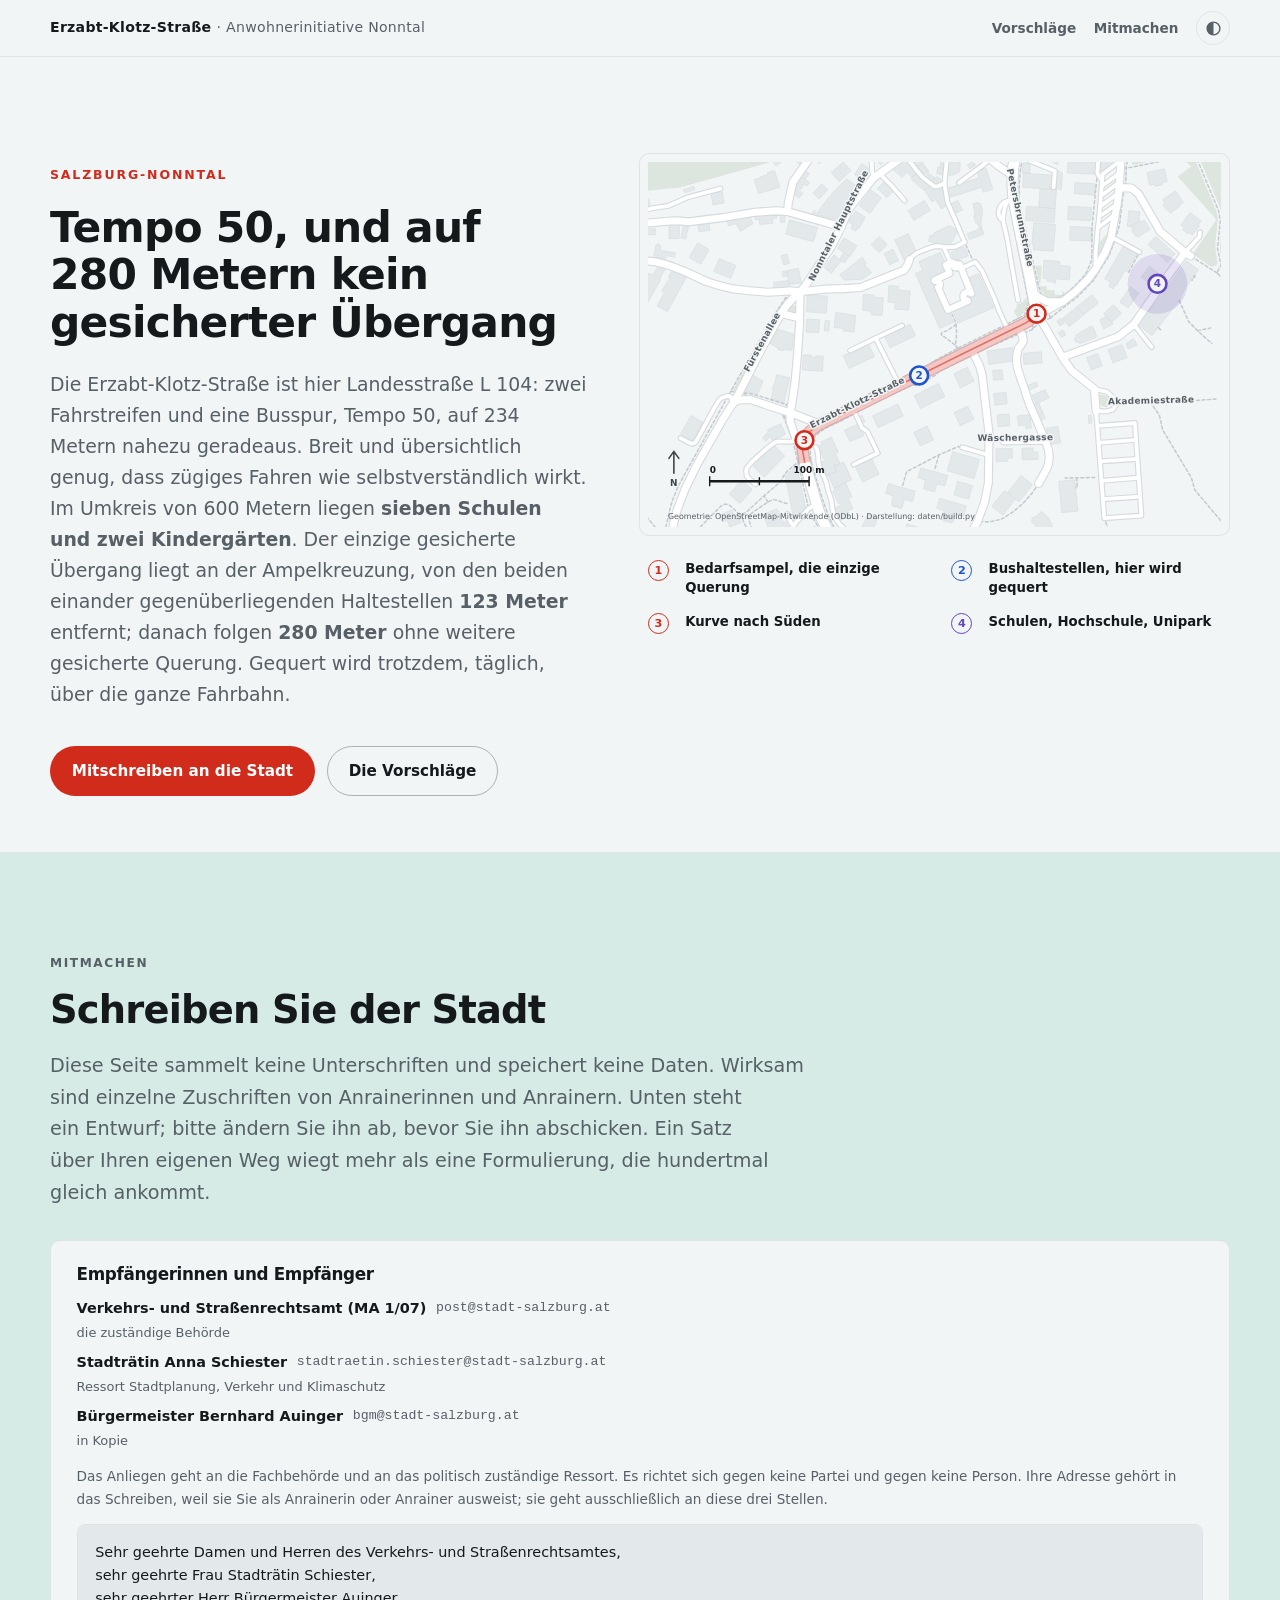
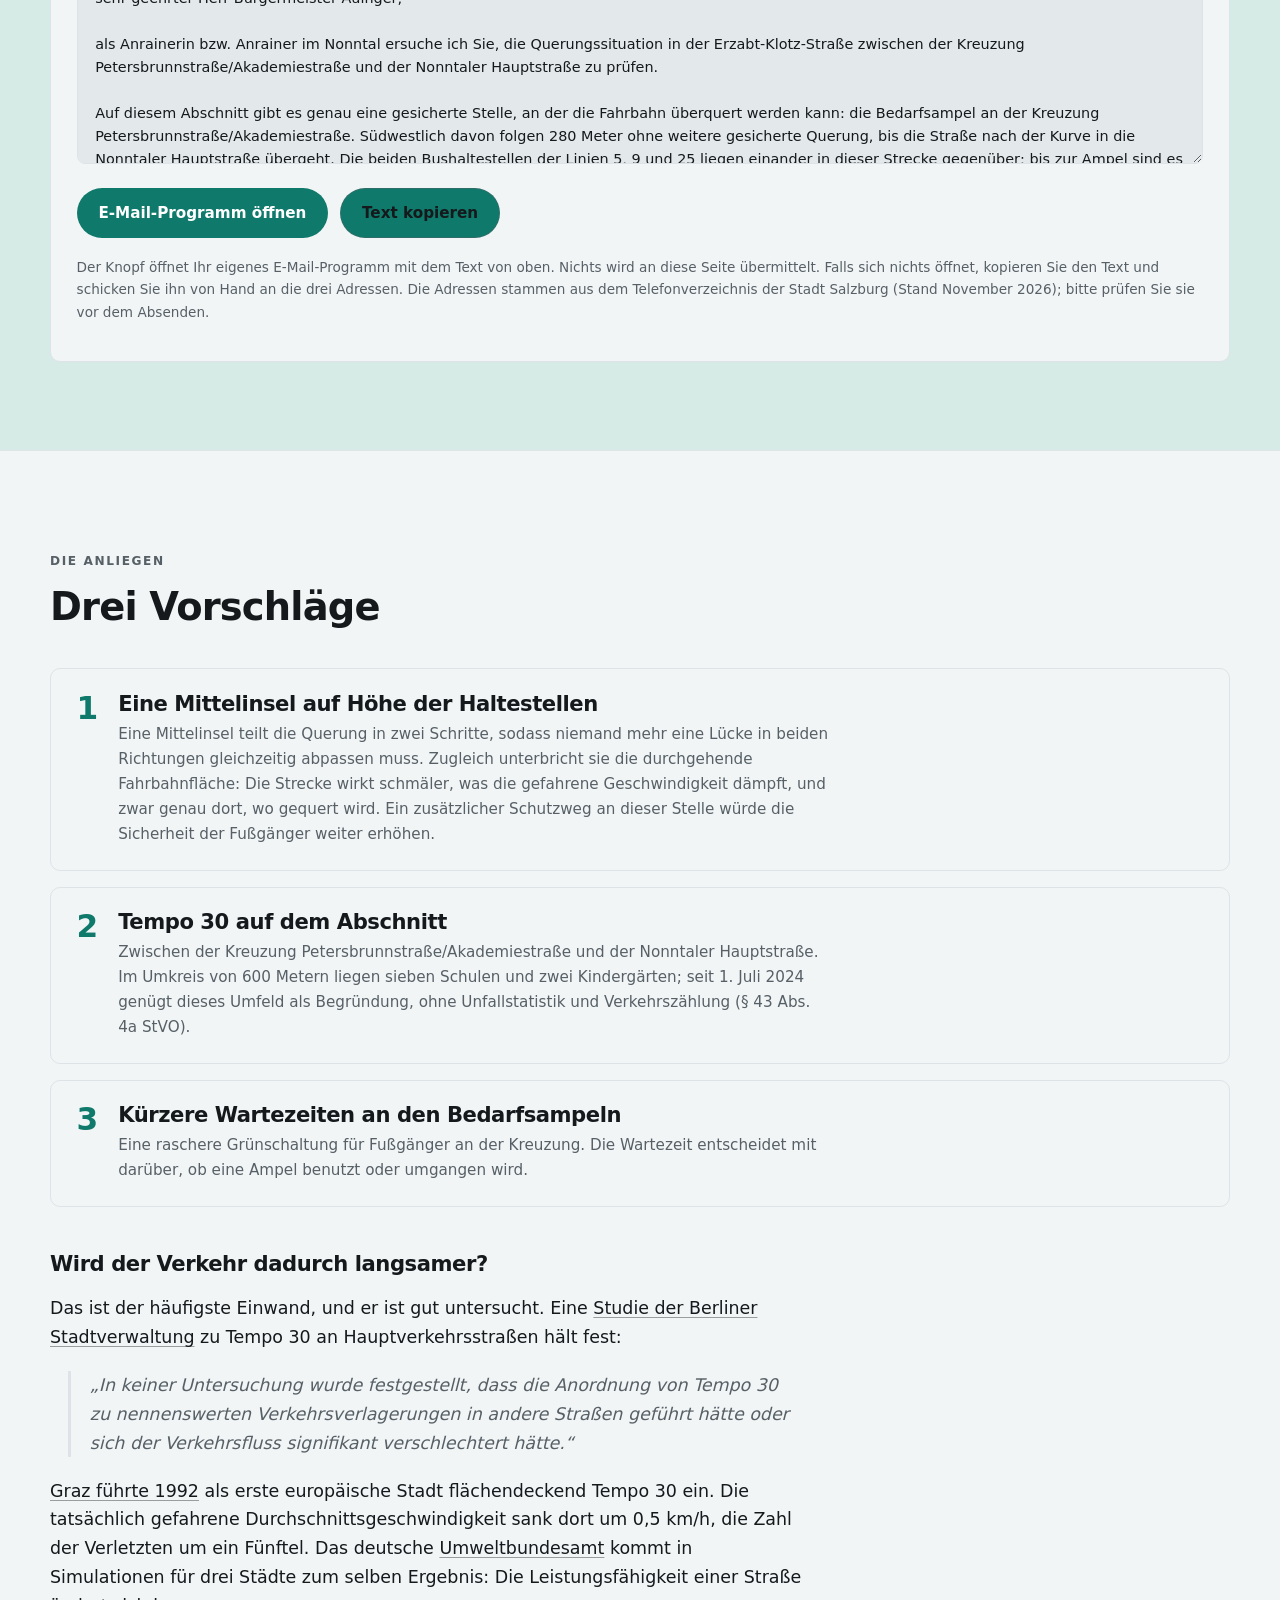
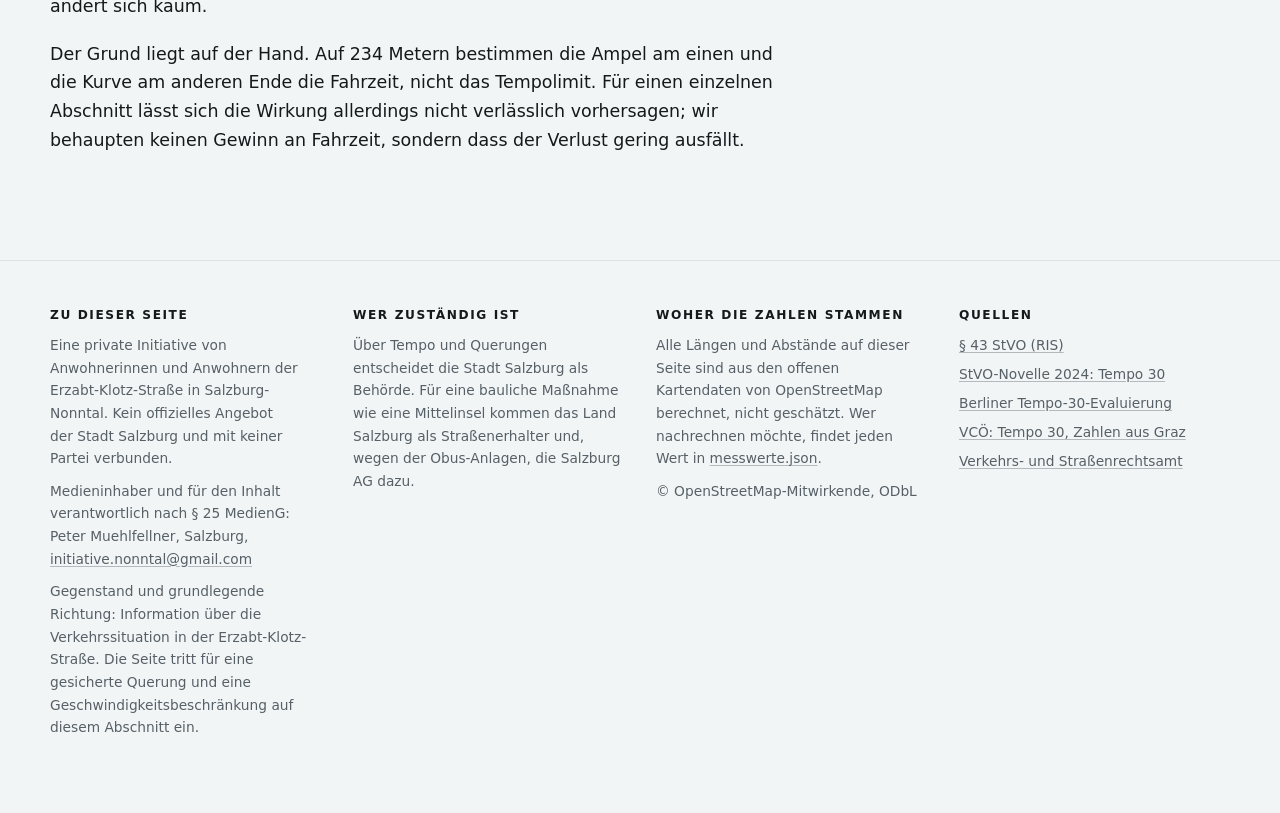
==== commit dee0513f: "Impressum" ====
--- a/einzelseite.html
+++ b/einzelseite.html
@@ -665,7 +665,15 @@
           Stadt Salzburg und mit keiner Partei verbunden.
         </p>
         <p>
-          Kontakt: <a href="mailto:initiative.nonntal@gmail.com">initiative.nonntal@gmail.com</a>
+          Medieninhaber und für den Inhalt verantwortlich nach § 25 MedienG:
+          Peter Muehlfellner, Salzburg,
+          <a href="mailto:initiative.nonntal@gmail.com">initiative.nonntal@gmail.com</a>
+        </p>
+        <p>
+          Gegenstand und grundlegende Richtung: Information über die
+          Verkehrssituation in der Erzabt-Klotz-Straße. Die Seite tritt für eine
+          gesicherte Querung und eine Geschwindigkeits&shy;beschränkung auf
+          diesem Abschnitt ein.
         </p>
       </div>
       <div>
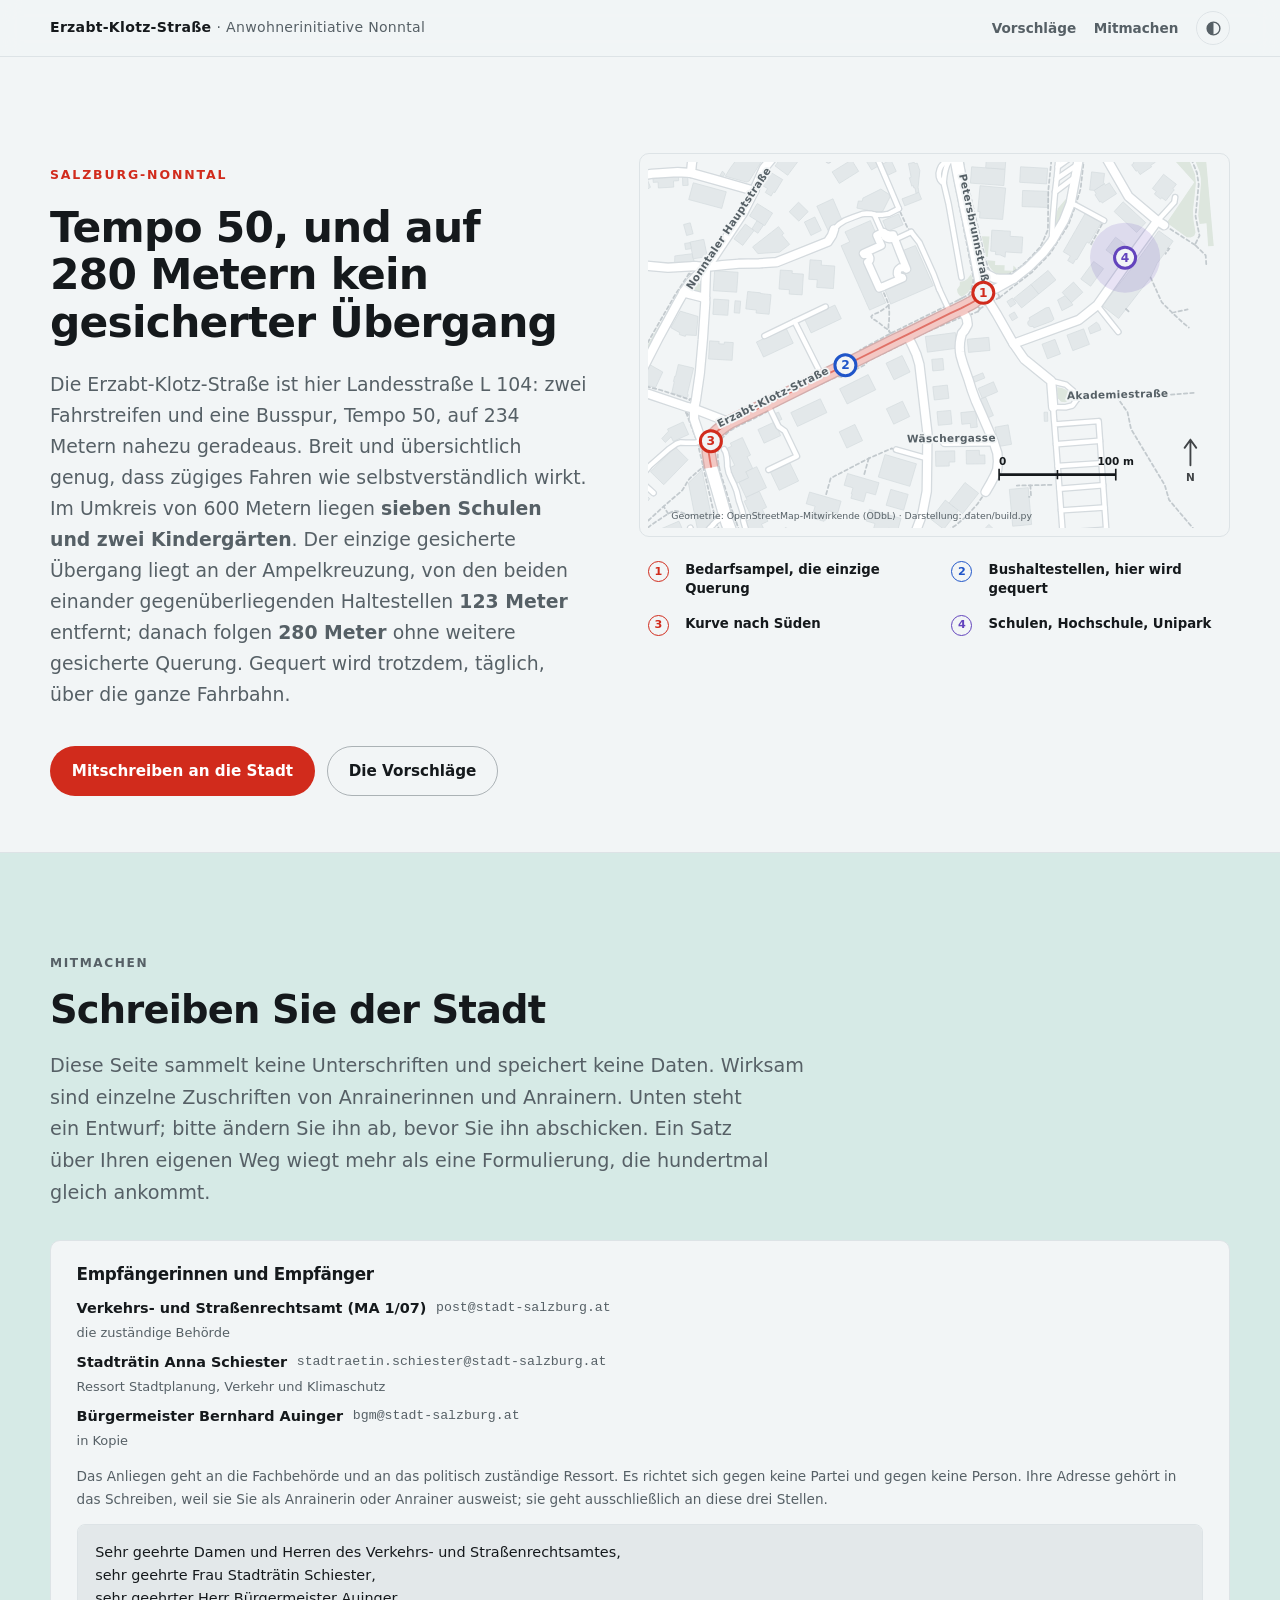
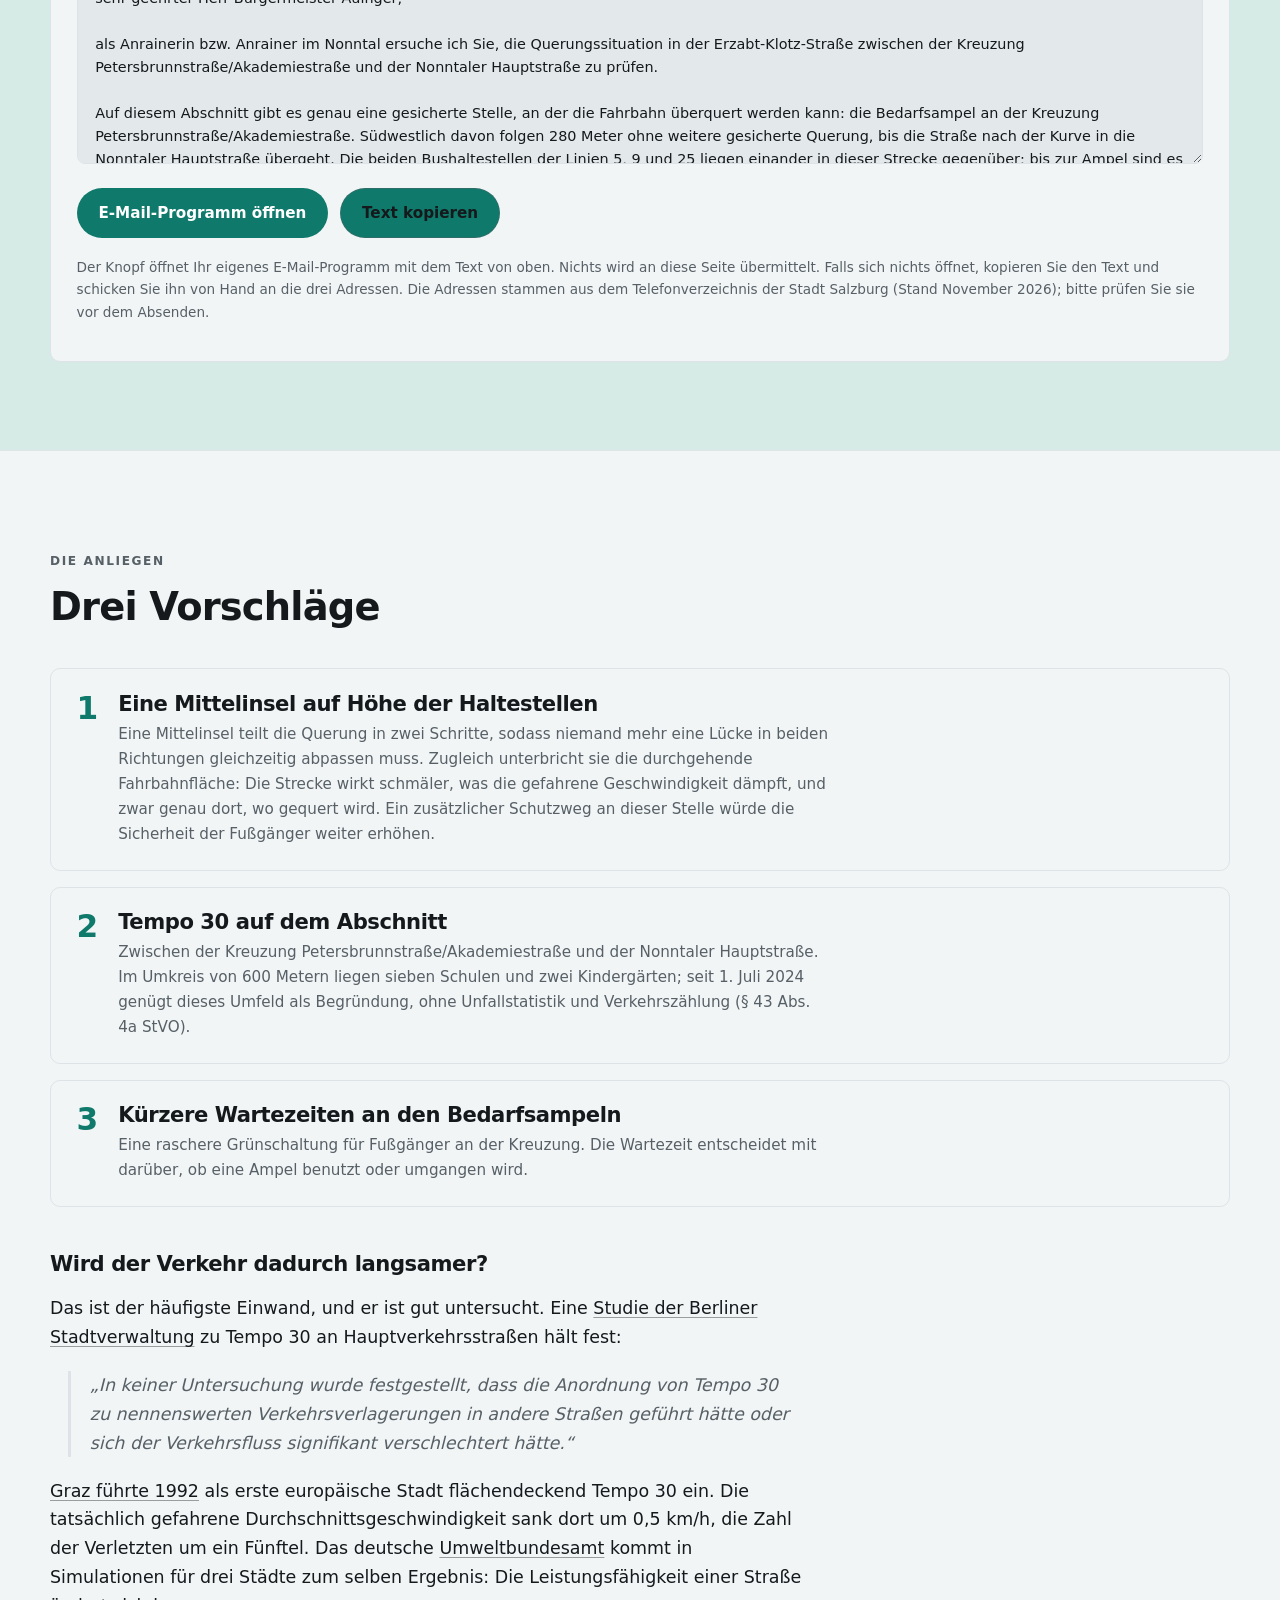
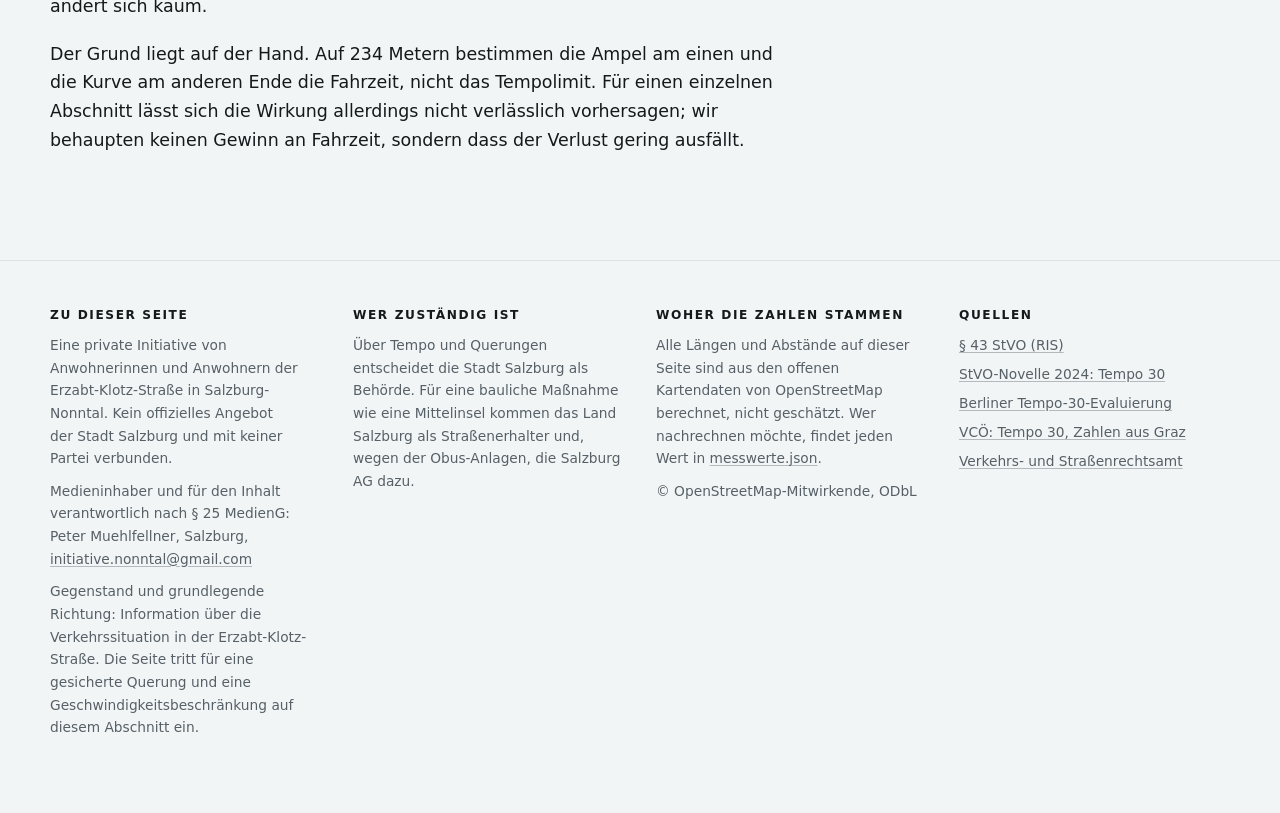
==== commit 5c02ad93: "Fix map on mobile" ====
--- a/einzelseite.html
+++ b/einzelseite.html
@@ -15,7 +15,7 @@
 <meta name="twitter:card" content="summary_large_image">
 <meta name="theme-color" content="#f2f5f6" media="(prefers-color-scheme: light)">
 <meta name="theme-color" content="#0f1315" media="(prefers-color-scheme: dark)">
-<link rel="icon" href="data:image/svg+xml,<svg xmlns='http://www.w3.org/2000/svg' viewBox='0 0 32 32'><text y='26' font-size='26'>🚸</text></svg>">
+<link rel="icon" href="data:image/svg+xml,%3Csvg xmlns='http://www.w3.org/2000/svg' viewBox='0 0 64 64'%3E %3Cpath d='M32 6 L60.5 55 H3.5 Z' fill='%23ffffff' stroke='%23d8232a' stroke-width='7' stroke-linejoin='round'/%3E %3Cg fill='%2317191c' transform='translate(32 40) scale(.88) translate(-32 -40)'%3E %3Ccircle cx='38.5' cy='25' r='3.9'/%3E %3Cpath d='M38.5 29.3c3 0 4.8 1.8 5.2 4.4l1.1 6.8-3 .6-.8-4.8-.5 4.2 2.5 8.6-2.8.9-2.5-8-2.8 8-2.8-1 3.1-8.5-.4-4.2-1 4.8-3-.5 1.2-6.9c.5-2.6 2.3-4.4 5.5-4.4z'/%3E %3Ccircle cx='25' cy='30.5' r='3.2'/%3E %3Cpath d='M25 34.1c2.5 0 3.9 1.5 4.3 3.6l.9 5.6-2.5.5-.6-3.9-.4 3.4 2 7.1-2.3.7-2-6.6-2.3 6.6-2.3-.8 2.5-7-.3-3.4-.8 3.9-2.5-.4 1-5.7c.4-2.1 1.9-3.6 4.3-3.6z'/%3E %3C/g%3E %3C/svg%3E">
 <style>
 /* Automatisch erzeugt von daten/build.py, nicht von Hand bearbeiten. */
 /* Dieselben Farben verwenden die SVG-Grafiken in karten.js. */
@@ -287,11 +287,11 @@
 
 /* Auf schmalen Displays werden die Grafiken sonst unlesbar klein:
    lieber im eigenen Rahmen seitlich scrollen als die Seite stauchen. */
-@media (max-width: 760px) {
-  .figur__rahmen { overflow-x: auto; overscroll-behavior-x: contain; }
-  .karte--geo { min-width: 560px; }
-  .karte--quer, .karte--halt { min-width: 680px; }
-}
+/* Der Lageplan passt sich der Breite an. Sein Ausschnitt ist in
+   daten/build.py auf den Schwerpunkt des Hervorgehobenen zentriert, deshalb
+   braucht er auf schmalen Displays kein seitliches Scrollen mehr. Die beiden
+   Langdiagramme stehen nicht auf der Seite; sie werden einzeln als SVG
+   weitergegeben und brauchen hier keine Regel. */
 figcaption { font-size: .85rem; color: var(--k-inksoft); margin-top: .85rem;
   max-width: 76ch; }
 
@@ -712,7 +712,7 @@
 <script>
 /* Automatisch erzeugt von daten/build.py, nicht von Hand bearbeiten. */
 /* Geometrie: OpenStreetMap-Mitwirkende, ODbL. */
-const KARTE_GEO = `<svg viewBox="0 0 576 367" xmlns="http://www.w3.org/2000/svg" class="karte karte--geo" role="img" aria-labelledby="geo-titel geo-desc"><title id="geo-titel">Lageplan Erzabt-Klotz-Straße, Salzburg-Nonntal</title><desc id="geo-desc">Maßstäblicher Lageplan aus OpenStreetMap-Daten. Hervorgehoben: der 234 Meter lange gerade Abschnitt der Erzabt-Klotz-Straße zwischen der Ampelkreuzung Petersbrunnstraße/Akademiestraße und der Kurve zur Nonntaler Hauptstraße, die beiden Bushaltestellen auf gegenüberliegenden Straßenseiten und die nächsten legalen Querungsstellen.</desc><rect width="576" height="367" fill="var(--k-paper)"/><clipPath id="kv"><rect width="576" height="367"/></clipPath><g clip-path="url(#kv)"><path d="M-112.2 -123.3L-131.2 -126.7L-201.6 -137.6L-197.2 -126.6L-171.3 -108.6L-145.4 -66.8L-141.7 21.0L-117.7 32.5L-35.7 32.6L32.2 25.7L120.3 1.1L135.2 -9.9L167.6 -43.0L194.4 -79.5L214.2 -108.9L217.5 -117.6L218.6 -126.2L237.3 -140.4L236.8 -143.0L233.2 -146.0L227.2 -141.4L221.8 -142.1L210.0 -134.4L197.5 -136.7L195.8 -135.3L192.2 -133.9L176.5 -132.0L170.9 -129.5L170.0 -132.0L151.5 -126.8L150.4 -125.0L144.7 -118.6L122.4 -109.9L112.1 -100.1L112.9 -98.3L112.6 -96.1L111.3 -94.7L109.1 -94.3L107.2 -95.2L104.2 -92.8L76.4 -71.9L82.5 -60.2L54.7 -55.7L53.3 -57.4L35.8 -53.8L31.4 -49.2L29.7 -45.0L28.7 -37.4L19.1 -37.7L12.3 -41.3L7.7 -45.5L9.4 -53.4L0.1 -57.2L-13.3 -53.3L-27.9 -48.5L-29.8 -53.8L-30.6 -57.8L-31.8 -63.5L-59.9 -87.0L-85.2 -84.3L-112.4 -97.6L-112.2 -123.3Z" fill="var(--k-green)"/><path d="M19.4 384.8L18.5 386.8L17.8 389.3L16.8 391.5L15.9 393.2L15.2 394.8L15.5 395.8L16.3 396.1L17.3 395.4L18.4 393.4L19.1 390.8L19.9 388.1L20.3 385.7L20.2 384.4L19.6 384.3L19.4 384.8Z" fill="var(--k-green)"/><path d="M16.8 379.2L15.7 381.5L15.0 383.3L13.8 384.9L12.6 386.2L11.2 387.8L10.0 388.6L8.6 389.5L7.9 390.5L8.1 391.7L9.6 391.1L11.7 389.6L13.2 387.7L14.8 385.8L15.7 383.9L16.8 381.9L17.3 380.2L17.5 378.9L16.8 379.2Z" fill="var(--k-green)"/><path d="M85.6 228.4L109.4 186.7L128.3 154.7L130.2 155.0L129.9 156.8L111.4 187.6L87.7 229.3L86.9 230.0L86.1 229.9L85.5 229.4L85.6 228.4Z" fill="var(--k-green)"/><path d="M144.1 144.4L140.2 149.2L140.3 150.1L147.3 153.0L148.2 152.5L149.2 146.6L148.1 145.0L146.1 143.8L144.1 144.4Z" fill="var(--k-green)"/><path d="M370.7 143.2L370.6 146.3L369.1 148.2L368.1 149.8L368.7 152.4L370.1 154.6L372.0 155.9L373.8 155.0L377.4 152.4L379.5 149.7L381.0 146.9L381.4 144.0L381.8 141.1L381.1 138.9L380.1 136.6L377.0 140.6L374.3 142.4L370.7 143.2Z" fill="var(--k-green)"/><path d="M394.1 124.6L394.9 127.8L396.2 130.4L398.1 132.7L399.8 134.7L402.5 136.5L405.8 137.2L408.9 137.2L411.9 136.6L414.8 135.2L419.2 131.6L416.6 129.3L416.3 133.7L408.9 133.3L409.1 129.0L400.7 128.7L400.9 125.3L394.1 124.6Z" fill="var(--k-green)"/><path d="M396.0 104.4L394.6 121.8L393.3 121.7L389.4 104.0L396.0 104.4Z" fill="var(--k-green)"/><path d="M454.0 233.6L454.0 240.0L454.8 243.1L457.3 246.1L460.8 246.5L463.7 245.0L464.9 242.4L464.5 238.9L463.0 236.7L460.7 235.1L458.1 234.2L454.0 233.6Z" fill="var(--k-green)"/><path d="M454.7 80.2L453.3 84.6L452.7 88.3L452.2 92.5L452.2 96.3L452.4 96.5L456.7 88.6L460.6 79.4L463.0 71.7L461.7 71.8L454.7 80.2Z" fill="var(--k-green)"/><path d="M581.8 -121.2L585.8 -121.0L586.5 -96.3L593.6 -96.3L593.5 -99.1L594.9 -98.9L594.7 -93.2L598.7 -92.7L599.8 -98.6L603.5 -98.5L604.0 -88.0L610.9 -88.1L609.8 -117.2L612.9 -110.6L636.0 -36.5L609.3 -34.6L610.5 -17.6L552.3 -10.3L550.3 -23.3L559.1 -24.6L562.6 -28.5L584.7 -29.3L585.6 -31.2L581.6 -32.7L582.9 -39.8L586.6 -40.1L586.5 -41.7L576.5 -46.9L581.8 -121.2Z" fill="var(--k-green)"/><path d="M500.8 -8.7L500.0 -3.5L486.5 -0.9L486.6 3.2L547.0 -9.4L545.6 -22.7L537.0 -22.1L535.7 -24.1L540.7 -24.3L540.6 -27.1L538.6 -27.9L527.9 -27.1L527.5 -28.8L545.2 -29.5L545.2 -32.2L511.2 -33.3L511.0 -34.6L504.9 -35.0L502.4 -29.9L501.6 -23.7L508.6 -22.5L506.2 -7.7L500.8 -8.7Z" fill="var(--k-green)"/><path d="M489.1 -53.1L488.7 -36.3L496.2 -36.4L504.2 -38.5L516.1 -43.2L528.5 -46.0L541.7 -46.7L543.5 -49.3L489.1 -53.1Z" fill="var(--k-green)"/><path d="M508.4 -37.5L517.5 -41.0L528.8 -43.6L540.1 -44.3L536.6 -39.5L517.5 -38.8L517.6 -37.5L508.4 -37.5Z" fill="var(--k-green)"/><path d="M488.5 -33.8L487.7 -20.9L491.6 -20.2L492.4 -25.3L499.5 -24.1L500.9 -30.5L503.3 -35.7L497.3 -34.2L488.5 -33.8Z" fill="var(--k-green)"/><path d="M579.4 -9.0L558.3 -7.6L556.5 -6.2L555.5 -4.3L555.4 -1.7L570.0 33.6L576.0 48.6L577.2 54.7L577.2 59.2L575.0 86.3L576.2 93.6L582.1 93.0L583.5 112.7L588.3 112.3L581.0 31.3L595.3 30.5L594.4 19.4L591.5 19.3L589.0 0.6L586.6 -3.7L583.5 -6.9L579.4 -9.0Z" fill="var(--k-green)"/><path d="M537.6 -3.5L546.4 -5.2L548.5 -4.2L550.5 -1.4L572.1 50.9L572.9 58.3L571.8 70.5L570.4 82.1L570.9 90.1L572.6 100.9L571.6 103.7L568.6 105.1L565.2 104.9L548.0 92.5L571.5 57.8L532.6 14.7L546.2 4.5L537.6 -3.5Z" fill="var(--k-green)"/><path d="M351.2 -31.7L355.2 -52.0L355.9 -51.8L355.2 -30.3L351.2 -31.7Z" fill="var(--k-green)"/><g fill="var(--k-bldg)" stroke="var(--k-bldgline)" stroke-width="0.6"><path d="M22.2 -43.8L27.4 -43.7L27.3 -39.1L22.1 -39.1L22.2 -43.8Z"/><path d="M185.7 -67.7L197.3 -59.6L194.2 -55.2L194.2 -55.1L189.0 -58.8L182.2 -49.0L176.5 -53.0L182.6 -61.8L181.9 -62.2L185.7 -67.7Z"/><path d="M125.2 -1.0L131.8 -5.6L135.3 -0.8L128.6 3.9L125.2 -1.0Z"/><path d="M143.0 -5.6L154.9 -19.7L164.4 -11.7L152.6 2.4L143.0 -5.6Z"/><path d="M113.0 15.9L112.7 15.0L120.6 12.5L120.0 10.8L127.2 8.5L132.6 25.3L119.8 29.4L119.8 29.2L111.3 31.8L106.8 17.8L113.0 15.9Z"/><path d="M156.2 -21.8L170.9 -38.3L180.0 -30.2L165.3 -13.7L156.2 -21.8Z"/><path d="M36.0 63.0L41.2 63.0L37.9 77.5L32.9 76.4L36.0 63.0Z"/><path d="M-63.1 37.4L-49.2 38.6L-50.0 48.3L-47.2 48.5L-47.9 55.8L-56.7 55.1L-64.5 54.4L-63.1 37.4Z"/><path d="M12.4 88.9L19.2 89.9L27.5 91.3L26.8 95.6L18.6 94.3L17.9 97.4L5.7 95.3L7.0 88.0L7.4 88.0L7.7 84.0L8.3 83.1L9.2 82.7L10.3 82.3L11.6 83.0L12.5 83.7L12.7 85.2L12.4 88.9Z"/><path d="M-12.5 135.1L1.0 111.6L4.9 113.9L10.9 103.2L17.6 107.0L11.6 117.8L12.8 118.4L-0.6 141.9L-12.5 135.1Z"/><path d="M63.3 31.7L74.6 29.9L76.5 41.3L69.7 42.5L65.2 43.2L63.3 31.7Z"/><path d="M-34.5 57.1L-35.1 46.2L-20.2 45.3L-19.5 56.2L-26.5 56.6L-34.5 57.1Z"/><path d="M142.2 58.3L170.4 65.9L166.5 80.3L138.3 72.6L142.2 58.3Z"/><path d="M-7.7 45.7L-8.7 38.1L0.9 36.9L1.9 44.5L-2.7 45.1L-7.7 45.7Z"/><path d="M32.7 273.7L43.2 254.8L55.5 261.6L45.0 280.5L32.7 273.7Z"/><path d="M125.1 56.8L125.5 61.9L112.3 62.8L112.0 57.7L107.8 57.9L107.5 52.3L113.6 51.9L129.3 51.0L129.6 56.5L125.1 56.8Z"/><path d="M13.6 129.7L21.8 116.4L20.5 115.3L23.7 110.1L25.2 110.9L26.7 109.0L29.6 108.9L39.8 113.8L19.6 150.5L9.0 144.7L16.4 131.3L13.6 129.7Z"/><path d="M66.2 110.1L71.5 97.1L88.4 104.0L83.1 117.0L66.2 110.1Z"/><path d="M133.9 94.1L139.5 92.5L142.1 101.9L136.4 103.5L133.9 94.1Z"/><path d="M31.5 61.7L31.4 77.0L21.0 77.1L21.2 61.8L28.1 61.6L31.5 61.7Z"/><path d="M-0.9 73.3L-1.2 78.3L-13.6 77.7L-13.5 75.1L-17.7 74.9L-17.3 67.0L-12.1 67.2L-12.2 69.3L-5.8 69.6L-5.7 67.1L-0.7 67.4L-0.9 73.3Z"/><path d="M41.3 96.1L49.9 81.3L61.6 88.1L53.1 102.9L41.3 96.1Z"/><path d="M50.1 61.0L54.6 60.4L61.2 59.6L62.3 68.9L51.3 70.3L50.1 61.0Z"/><path d="M93.0 69.8L88.5 62.2L80.6 64.0L79.4 56.9L92.1 54.7L101.9 52.9L105.5 62.1L93.0 69.8Z"/><path d="M139.6 109.5L139.5 109.1L151.2 106.8L154.3 121.6L142.4 123.3L141.8 123.3L141.2 119.1L140.5 114.7L139.6 109.5Z"/><path d="M159.8 157.9L172.6 158.7L171.8 171.8L158.9 171.0L159.8 157.9Z"/><path d="M196.3 194.8L221.8 182.9L227.8 195.7L202.3 207.7L196.3 194.8Z"/><path d="M263.5 129.6L262.2 148.9L248.0 148.0L248.4 141.4L241.2 140.9L242.3 124.3L252.1 124.9L251.8 128.9L263.5 129.6Z"/><path d="M215.3 95.9L219.8 101.7L218.1 103.2L224.8 111.1L216.2 117.8L197.4 118.9L192.9 113.3L215.3 95.9Z"/><path d="M318.2 85.1L322.1 94.3L308.4 100.0L304.5 90.8L318.2 85.1Z"/><path d="M237.7 175.2L263.6 163.1L269.1 174.8L243.2 186.9L237.7 175.2Z"/><path d="M168.7 196.5L168.8 194.7L176.4 195.2L175.5 210.4L155.2 209.2L156.2 193.8L164.3 194.3L164.2 196.2L168.7 196.5Z"/><path d="M178.0 159.4L182.8 159.8L181.9 170.0L177.2 169.7L178.0 159.4Z"/><path d="M240.6 83.0L232.6 91.2L224.3 83.1L232.3 74.9L240.6 83.0Z"/><path d="M208.9 154.1L207.2 171.0L196.0 169.8L196.2 167.3L187.2 166.4L188.7 151.4L199.8 152.5L199.7 153.2L208.9 154.1Z"/><path d="M321.6 139.9L321.3 139.3L320.1 139.2L318.7 138.6L317.6 137.7L317.1 136.3L317.1 134.3L317.9 132.5L319.7 131.2L321.4 130.8L323.3 131.0L324.7 132.2L325.1 132.2L319.1 117.5L332.6 112.1L347.8 146.5L311.4 162.2L305.2 147.1L321.6 139.9Z"/><path d="M237.4 92.0L246.4 87.6L252.0 99.1L242.9 103.5L237.4 92.0Z"/><path d="M236.6 136.6L235.4 154.3L224.3 153.6L224.6 149.9L215.7 149.3L216.7 133.0L227.0 133.7L226.9 135.9L236.6 136.6Z"/><path d="M159.3 150.7L160.4 133.6L180.5 135.0L179.3 152.1L159.3 150.7Z"/><path d="M268.9 112.2L276.2 108.9L272.2 100.3L294.0 90.7L299.5 103.4L303.2 111.9L288.0 118.9L288.6 119.8L290.2 119.6L291.7 120.0L292.9 121.2L293.6 122.9L293.5 124.5L292.6 125.7L291.6 126.2L301.6 148.6L307.2 161.2L293.2 167.3L268.9 112.2Z"/><path d="M52.2 403.8L50.5 398.8L56.9 397.0L60.8 406.6L54.1 408.9L54.7 410.6L55.5 410.4L56.8 414.2L56.3 414.4L58.5 420.7L45.9 425.0L42.9 416.2L40.2 407.9L52.2 403.8Z"/><path d="M415.9 352.6L432.2 351.1L430.0 327.5L429.3 319.6L413.0 321.1L415.9 352.6Z"/><path d="M495.4 -141.4L489.1 -53.1L543.5 -49.3L576.5 -46.9L581.8 -121.2L582.8 -135.2L495.4 -141.4Z"/><path d="M123.7 238.2L125.9 228.7L125.2 228.6L126.3 224.0L127.0 224.2L129.4 214.0L142.4 217.0L137.3 238.8L137.8 240.1L137.6 241.2L137.1 242.1L136.1 242.7L135.0 242.7L133.9 242.3L133.3 241.2L123.7 238.2Z"/><path d="M122.8 182.5L131.0 168.2L146.3 172.9L144.8 189.2L135.7 188.7L135.3 190.0L130.3 188.4L130.6 186.8L122.8 182.5Z"/><path d="M109.9 233.7L98.6 230.7L97.5 227.6L104.8 214.0L116.0 220.4L109.9 233.7Z"/><path d="M224.7 -21.8L226.6 -20.5L217.7 -9.4L205.2 -19.6L202.3 -24.5L206.6 -30.2L213.5 -24.4L216.2 -27.4L224.7 -21.8Z"/><path d="M169.5 52.7L185.1 57.1L187.7 57.6L190.1 56.8L198.3 43.5L203.9 34.9L211.4 25.3L199.7 16.9L191.9 24.3L186.1 30.7L179.5 38.1L174.0 45.4L169.5 52.7Z"/><path d="M152.3 13.3L156.5 7.8L162.2 11.7L158.1 17.6L152.3 13.3Z"/><path d="M165.8 -4.4L174.1 -13.3L180.8 -7.1L172.4 1.9L165.8 -4.4Z"/><path d="M184.2 10.6L196.4 -0.1L204.3 8.9L192.1 19.6L184.2 10.6Z"/><path d="M149.1 25.7L155.9 31.9L151.5 36.5L144.8 30.3L149.1 25.7Z"/><path d="M251.1 -50.0L271.3 -47.7L272.2 -55.1L259.7 -58.0L253.3 -59.4L251.1 -50.0Z"/><path d="M181.0 27.6L172.2 37.2L165.9 31.4L174.7 21.8L181.0 27.6Z"/><path d="M258.1 -37.4L273.9 -31.4L266.6 -17.4L253.6 -22.3L258.1 -37.4Z"/><path d="M226.6 -4.3L238.1 -15.8L245.3 -8.6L233.9 2.9L226.6 -4.3Z"/><path d="M249.0 -36.4L251.9 -48.1L237.8 -51.6L234.9 -39.9L249.0 -36.4Z"/><path d="M207.5 12.6L214.9 1.6L223.8 7.6L216.4 18.5L207.5 12.6Z"/><path d="M183.4 -10.7L177.8 -17.4L182.6 -21.5L185.8 -23.8L189.1 -25.9L193.8 -20.4L183.4 -10.7Z"/><path d="M258.9 -41.1L277.7 -34.0L280.7 -36.7L282.5 -41.7L271.2 -44.5L260.0 -45.7L258.9 -41.1Z"/><path d="M230.8 -42.2L237.7 -56.6L220.2 -63.8L219.3 -62.2L217.4 -63.3L216.2 -63.3L215.4 -62.6L214.9 -61.8L215.0 -60.7L215.5 -59.9L217.5 -59.2L213.3 -52.1L212.3 -52.6L208.5 -45.3L216.2 -41.3L219.7 -48.1L230.8 -42.2Z"/><path d="M272.2 -55.1L273.5 -61.7L283.3 -58.8L294.7 -55.7L291.0 -47.6L288.7 -42.7L271.3 -47.7L272.2 -55.1Z"/><path d="M157.3 22.1L159.9 24.1L162.6 20.9L158.1 17.6L152.3 13.3L146.9 21.5L150.1 24.6L153.5 27.6L157.3 22.1Z"/><path d="M291.1 -38.9L292.9 -37.5L301.7 -30.0L296.5 -22.8L289.7 -28.2L285.1 -31.9L291.1 -38.9Z"/><path d="M321.0 3.0L326.9 -0.7L329.4 3.4L323.5 7.0L321.0 3.0Z"/><path d="M270.5 5.2L276.1 1.1L282.6 9.2L277.0 13.3L270.5 5.2Z"/><path d="M279.1 15.3L281.7 11.2L289.2 16.1L286.5 20.2L279.1 15.3Z"/><path d="M212.2 43.8L224.0 28.0L234.8 36.0L223.1 51.9L212.2 43.8Z"/><path d="M261.2 48.9L277.8 38.6L284.0 48.5L267.4 58.8L261.2 48.9Z"/><path d="M238.9 18.8L247.9 28.3L239.9 36.0L230.9 26.5L238.9 18.8Z"/><path d="M311.7 38.8L316.2 48.4L308.2 52.1L303.7 42.5L311.7 38.8Z"/><path d="M360.1 -36.6L369.9 -55.3L381.5 -49.3L375.7 -38.1L371.8 -30.5L360.1 -36.6Z"/><path d="M266.4 0.6L261.6 -5.3L269.7 -13.4L270.4 -12.8L272.4 -14.5L278.0 -10.3L268.9 -1.1L266.4 0.6Z"/><path d="M194.2 99.3L197.6 101.6L202.5 94.3L196.7 90.7L192.4 97.9L194.2 99.3Z"/><path d="M289.2 16.1L290.2 14.6L295.2 17.8L291.5 23.5L286.5 20.2L289.2 16.1Z"/><path d="M177.1 106.3L186.8 93.6L192.4 97.9L194.2 99.3L184.5 112.0L177.1 106.3Z"/><path d="M300.6 13.0L301.6 -0.7L313.9 0.4L313.6 9.5L306.7 13.3L300.6 13.0Z"/><path d="M277.8 28.2L271.3 23.5L264.2 16.8L270.1 11.3L276.7 17.7L284.1 24.2L277.8 28.2Z"/><path d="M300.8 -55.4L309.7 -52.1L308.0 -47.4L315.3 -44.8L321.8 -62.5L305.6 -68.5L304.8 -66.2L300.8 -55.4Z"/><path d="M345.5 -54.1L354.3 -52.2L345.5 -13.0L339.7 -14.4L340.4 -17.8L337.4 -18.5L345.5 -54.1Z"/><path d="M197.1 76.1L210.1 84.2L203.4 94.9L202.5 94.3L196.7 90.7L190.4 86.8L197.1 76.1Z"/><path d="M270.1 11.3L265.1 5.0L265.5 4.7L256.9 -4.2L246.0 7.2L255.5 15.7L260.7 10.4L265.1 15.6L270.1 11.3Z"/><path d="M301.4 -4.7L303.1 -15.5L320.9 -14.0L320.9 -13.5L323.4 -13.3L325.7 -11.3L326.7 -1.4L319.2 -2.5L301.4 -4.7Z"/><path d="M276.1 1.1L282.9 -3.8L278.5 -9.6L278.0 -10.3L268.9 -1.1L266.4 0.6L270.5 5.2L276.1 1.1Z"/><path d="M308.2 34.2L335.4 25.3L337.2 30.5L346.8 27.2L339.8 6.3L330.7 9.4L332.9 15.8L305.1 25.2L300.2 26.2L302.6 35.8L308.2 34.2Z"/><path d="M201.7 60.7L208.5 49.3L218.8 55.5L212.0 66.8L211.0 66.2L208.9 69.6L203.8 66.6L205.8 63.2L201.7 60.7Z"/><path d="M277.8 28.2L284.1 24.2L287.5 28.2L294.1 24.1L296.8 27.3L300.8 43.9L295.0 47.2L289.4 37.9L285.4 40.1L277.8 28.2Z"/><path d="M192.5 360.8L203.1 355.9L200.7 350.9L206.1 348.3L201.4 338.2L205.1 336.4L198.6 322.5L187.2 327.8L188.3 330.1L185.8 331.2L191.6 343.7L193.6 342.8L194.6 345.0L186.9 348.6L192.5 360.8Z"/><path d="M179.3 315.9L181.3 315.0L189.7 311.1L187.3 305.9L193.1 303.2L188.4 293.0L191.3 291.7L184.3 276.6L173.8 281.5L175.0 284.0L170.9 285.9L177.6 300.5L173.1 302.6L179.3 315.9Z"/><path d="M376.6 388.5L381.4 391.2L385.7 394.5L389.6 389.6L392.9 387.8L401.7 371.3L407.4 368.7L403.6 358.8L395.5 351.1L391.4 355.5L386.0 358.2L385.8 362.8L388.6 363.9L389.4 367.1L384.5 375.7L378.0 376.8L378.3 380.5L376.6 388.5Z"/><path d="M260.1 363.9L273.0 367.5L270.7 375.9L274.0 376.8L273.3 379.4L276.3 380.2L271.6 397.3L260.4 394.2L261.7 389.5L259.7 389.0L261.3 383.4L259.1 382.8L260.6 377.6L258.4 377.0L259.9 371.2L258.2 370.8L260.1 363.9Z"/><path d="M272.4 408.4L273.9 402.8L275.2 403.1L276.1 399.8L277.2 400.1L279.1 393.1L293.9 397.1L291.4 406.3L289.9 405.9L288.4 411.6L286.3 411.0L272.4 408.4Z"/><path d="M381.6 224.8L390.3 221.2L392.1 225.5L383.4 229.2L381.6 224.8Z"/><path d="M366.7 186.6L368.5 200.1L342.8 203.5L341.0 190.0L366.7 186.6Z"/><path d="M321.1 206.3L328.0 220.5L314.2 227.1L307.4 213.0L321.1 206.3Z"/><path d="M225.8 255.3L251.0 243.3L256.7 255.3L231.4 267.2L225.8 255.3Z"/><path d="M300.8 310.5L306.5 291.2L333.4 299.1L327.8 318.4L300.8 310.5Z"/><path d="M311.4 321.0L326.4 325.4L322.4 339.0L307.5 334.6L311.4 321.0Z"/><path d="M359.9 231.6L361.2 243.1L348.8 244.5L347.5 233.0L359.9 231.6Z"/><path d="M351.0 254.5L362.8 253.4L363.9 265.1L352.1 266.2L351.0 254.5Z"/><path d="M395.4 190.7L396.5 202.0L378.1 203.6L377.1 192.4L395.4 190.7Z"/><path d="M267.6 234.9L292.1 222.7L298.6 235.7L274.0 247.9L267.6 234.9Z"/><path d="M296.5 370.6L306.8 378.3L300.2 387.2L295.6 383.7L296.6 382.4L290.9 378.1L296.5 370.6Z"/><path d="M433.7 424.5L432.9 413.9L444.9 412.9L445.8 423.5L433.7 424.5Z"/><path d="M318.9 415.8L309.3 434.5L298.9 429.1L308.5 410.4L318.9 415.8Z"/><path d="M426.1 409.2L418.0 409.9L417.3 402.9L425.4 402.2L426.1 409.2Z"/><path d="M197.5 269.8L211.7 263.3L217.1 274.9L202.9 281.4L197.5 269.8Z"/><path d="M307.7 252.0L321.4 245.5L327.7 258.6L313.9 265.1L307.7 252.0Z"/><path d="M333.8 424.3L328.1 435.5L319.2 430.9L324.9 419.7L333.8 424.3Z"/><path d="M356.0 208.8L356.9 218.7L347.4 219.5L346.5 209.7L356.0 208.8Z"/><path d="M267.2 271.8L280.7 265.4L287.3 279.3L273.8 285.6L267.2 271.8Z"/><path d="M208.1 305.7L224.7 297.7L232.4 313.9L215.8 321.8L208.1 305.7Z"/><path d="M412.1 265.8L415.0 282.4L403.6 284.4L400.7 267.7L412.1 265.8Z"/><path d="M238.9 333.4L241.8 323.4L268.9 331.1L265.8 341.6L257.9 339.3L255.6 347.5L254.6 347.2L254.3 348.5L250.6 347.4L250.9 346.3L249.5 345.9L249.2 347.1L245.6 346.0L245.9 344.8L244.8 344.5L245.8 341.0L245.1 340.8L246.6 335.6L238.9 333.4Z"/><path d="M392.7 241.8L399.5 257.7L393.9 260.1L387.1 244.1L389.9 243.0L392.7 241.8Z"/><path d="M369.5 339.1L356.9 355.2L345.6 346.4L358.2 330.3L361.3 332.7L369.5 339.1Z"/><path d="M337.9 392.1L328.0 408.9L316.2 401.9L326.5 384.9L329.9 387.3L337.9 392.1Z"/><path d="M426.3 435.3L413.4 436.6L412.5 428.9L418.3 422.5L425.1 421.9L426.3 435.3Z"/><path d="M399.4 228.9L403.1 237.3L398.2 239.5L392.7 241.8L389.9 243.0L386.3 234.5L399.4 228.9Z"/><path d="M386.8 324.3L373.1 341.9L369.5 339.1L361.3 332.7L375.0 315.2L386.8 324.3Z"/><path d="M376.0 287.7L387.4 287.5L387.4 291.6L392.1 291.5L392.2 299.1L376.3 299.4L376.0 287.7Z"/><path d="M379.7 434.9L405.1 414.6L401.7 410.5L382.8 425.6L381.8 424.3L375.4 429.5L379.7 434.9Z"/><path d="M359.8 420.4L364.8 407.8L369.7 409.8L373.4 400.6L357.9 394.5L349.2 416.2L359.8 420.4Z"/><path d="M233.5 405.1L237.2 413.8L238.9 417.8L237.1 418.5L228.4 422.2L225.7 415.8L223.1 409.4L233.5 405.1Z"/><path d="M349.8 288.3L366.2 288.0L366.4 297.6L361.5 297.7L361.5 301.0L350.0 301.3L349.8 288.3Z"/><path d="M219.2 399.9L210.2 378.1L221.1 353.8L231.0 357.8L222.9 377.3L225.1 381.0L227.9 379.1L228.1 379.6L231.3 386.4L230.9 391.2L225.2 395.5L219.2 399.9Z"/><path d="M337.9 392.1L344.6 396.1L357.1 375.2L345.7 368.4L343.0 372.9L339.7 370.9L329.9 387.3L337.9 392.1Z"/><path d="M385.3 264.0L385.7 267.7L379.9 268.2L379.6 264.5L372.4 265.2L371.4 255.3L384.3 254.0L385.3 264.0Z"/><path d="M437.6 400.3L424.7 401.4L423.7 390.7L436.6 389.6L436.8 391.0L440.2 390.7L440.7 396.3L437.3 396.6L437.6 400.3Z"/><path d="M233.5 405.1L233.0 403.7L231.2 398.8L237.9 394.0L239.2 375.2L247.3 375.5L247.5 392.6L253.5 407.1L237.2 413.8L233.5 405.1Z"/><path d="M181.3 315.0L187.2 327.8L198.6 322.5L204.9 319.6L196.6 301.6L193.1 303.2L187.3 305.9L189.7 311.1L181.3 315.0Z"/><path d="M239.2 425.1L238.0 421.2L237.1 418.5L238.9 417.8L237.2 413.8L253.5 407.1L257.2 415.9L254.8 418.2L239.2 425.1Z"/><path d="M424.1 -13.9L424.8 -25.6L431.7 -25.2L432.6 -40.8L434.0 -40.7L434.2 -44.4L439.0 -44.1L439.2 -47.7L444.7 -47.4L445.0 -51.9L450.9 -51.6L450.6 -45.2L451.6 -45.2L450.0 -17.8L448.5 -17.8L448.1 -10.8L438.6 -11.3L438.7 -13.1L424.1 -13.9Z"/><path d="M494.6 59.0L495.5 60.3L498.7 58.2L505.0 67.7L492.7 75.7L491.7 74.2L490.5 74.9L486.4 68.5L487.5 67.7L485.8 64.8L494.6 59.0Z"/><path d="M377.6 11.1L376.3 11.0L377.2 1.2L384.4 1.7L384.1 6.7L383.8 11.5L377.6 11.1Z"/><path d="M495.8 115.9L504.0 104.8L512.4 111.0L504.2 122.1L495.8 115.9Z"/><path d="M482.8 146.9L474.3 140.7L485.3 125.6L493.8 131.8L482.8 146.9Z"/><path d="M430.0 174.1L444.5 165.4L447.1 165.1L451.3 175.2L449.7 176.8L434.0 182.7L433.3 181.2L431.6 181.5L430.3 181.1L429.2 180.1L428.7 178.4L429.3 176.8L430.7 175.7L430.0 174.1Z"/><path d="M420.7 -67.2L421.8 -66.6L406.5 -36.2L394.8 -42.0L410.1 -72.5L420.7 -67.2Z"/><path d="M448.9 33.2L428.6 31.8L429.4 20.5L449.7 21.9L448.9 33.2Z"/><path d="M410.8 7.9L416.6 10.7L415.8 27.9L409.5 26.1L410.8 7.9Z"/><path d="M441.0 196.7L452.2 192.5L456.9 205.0L445.8 209.2L441.0 196.7Z"/><path d="M412.1 2.7L389.7 -8.6L383.2 -11.8L385.8 -17.0L385.1 -17.4L388.2 -24.0L412.8 -11.8L412.1 2.7Z"/><path d="M459.2 117.4L469.5 99.4L478.3 84.1L492.0 92.0L483.4 107.0L481.6 110.2L479.6 109.1L471.0 124.2L470.0 123.6L467.7 127.6L463.1 125.0L465.4 120.9L459.2 117.4Z"/><path d="M409.9 62.8L407.4 89.7L387.6 88.4L387.8 83.0L385.9 82.9L388.0 60.8L409.9 62.8Z"/><path d="M462.5 188.9L476.8 183.5L481.8 196.7L467.4 202.1L462.5 188.9Z"/><path d="M530.0 92.5L522.2 100.9L502.8 83.0L510.6 74.6L530.0 92.5Z"/><path d="M431.5 145.4L446.3 133.4L453.0 141.5L438.2 153.6L431.5 145.4Z"/><path d="M470.5 -48.1L468.7 -20.6L457.7 -21.3L459.5 -48.9L470.5 -48.1Z"/><path d="M449.8 12.3L421.8 11.1L422.3 -0.6L450.3 0.7L449.8 12.3Z"/><path d="M446.7 65.7L446.2 79.5L423.9 78.6L424.5 64.8L446.7 65.7Z"/><path d="M458.4 152.3L468.1 143.4L476.1 152.2L466.3 161.1L460.9 155.1L458.4 152.3Z"/><path d="M458.2 167.8L467.5 163.0L466.3 161.1L460.9 155.1L454.4 158.7L458.2 167.8Z"/><path d="M409.4 46.7L408.4 60.7L379.7 58.6L380.7 44.5L392.8 45.4L409.4 46.7Z"/><path d="M409.4 46.7L410.9 27.1L406.5 26.8L406.5 27.6L394.2 26.7L392.8 45.4L409.4 46.7Z"/><path d="M423.8 118.5L424.6 104.8L413.7 104.1L414.0 99.8L398.1 98.8L397.0 116.9L401.3 117.1L401.2 119.9L405.1 120.1L409.5 122.1L409.8 117.6L423.8 118.5Z"/><path d="M406.5 27.6L394.2 26.7L376.6 25.4L377.6 11.1L383.8 11.5L402.4 12.9L407.5 13.3L406.5 26.8L406.5 27.6Z"/><path d="M525.2 51.3L522.8 47.7L521.6 48.5L517.8 42.8L520.0 41.4L517.6 37.8L530.5 29.0L538.4 40.6L534.3 43.4L535.1 44.6L525.2 51.3Z"/><path d="M504.3 23.5L501.5 10.5L519.4 6.7L522.1 19.7L516.9 20.8L517.4 22.9L509.8 24.5L509.3 22.4L504.3 23.5Z"/><path d="M542.8 72.2L537.4 68.0L539.1 65.8L535.7 63.2L545.3 50.9L556.3 59.5L553.3 63.3L554.5 64.3L547.2 73.7L543.7 71.0L542.8 72.2Z"/><path d="M81.6 334.0L94.1 319.6L104.9 329.1L92.6 343.4L81.6 334.0Z"/><path d="M197.6 413.8L209.2 427.1L206.6 429.4L206.4 429.1L204.5 430.8L204.7 431.1L197.6 437.3L193.4 432.6L192.0 433.8L189.9 431.4L191.4 430.1L186.0 424.0L197.6 413.8Z"/><path d="M149.5 304.4L159.2 351.1L159.6 352.8L156.5 354.1L146.4 358.4L138.0 315.5L149.5 304.4Z"/><path d="M167.8 365.9L171.3 371.7L170.6 372.1L179.6 387.2L180.2 386.8L182.6 390.7L171.1 397.6L169.2 394.4L157.4 374.7L160.7 372.8L159.6 370.9L167.8 365.9Z"/><path d="M105.5 305.9L126.8 284.7L137.7 295.7L116.9 317.0L105.5 305.9Z"/><path d="M72.9 380.7L69.8 373.9L66.7 367.1L54.1 372.8L57.3 380.0L59.4 379.0L62.3 385.5L72.9 380.7Z"/><path d="M80.2 422.3L93.4 416.7L94.5 418.0L100.0 415.6L106.3 430.2L100.4 432.7L99.7 431.0L86.4 436.7L80.2 422.3Z"/><path d="M92.0 409.5L81.6 414.1L78.8 407.8L76.7 408.8L73.6 401.7L84.0 397.1L85.9 401.5L86.9 403.8L89.0 402.8L92.0 409.5Z"/><path d="M138.4 406.4L146.4 402.9L147.5 405.5L154.2 402.5L160.0 415.8L152.5 419.0L151.7 417.2L144.5 420.3L138.4 406.4Z"/><path d="M78.6 379.6L92.3 373.5L93.1 375.2L98.1 372.9L104.7 387.7L99.0 390.2L98.0 388.0L84.9 393.8L78.6 379.6Z"/><path d="M133.4 263.3L138.3 273.9L124.9 280.0L123.1 276.0L118.1 280.9L115.1 277.4L120.9 271.2L120.1 269.3L133.4 263.3Z"/><path d="M129.8 348.3L136.0 362.5L138.8 361.3L141.4 367.3L126.6 373.8L124.1 368.2L121.6 369.2L115.3 354.6L129.8 348.3Z"/><path d="M93.4 362.4L82.4 367.1L79.3 360.1L74.8 362.1L71.8 355.1L84.2 349.7L87.1 356.3L90.1 354.9L93.4 362.4Z"/><path d="M111.4 427.5L125.3 421.4L124.1 418.6L130.1 416.0L136.5 430.6L131.3 432.9L132.0 434.7L117.3 441.1L111.4 427.5Z"/><path d="M140.2 399.2L125.9 405.7L123.4 399.9L120.5 401.2L113.9 386.4L128.5 379.8L135.0 394.2L137.5 393.0L140.2 399.2Z"/><path d="M480.7 182.7L487.8 177.6L489.7 179.5L491.6 184.3L482.6 187.8L480.7 182.7Z"/><path d="M412.7 171.8L417.3 169.0L420.2 173.7L415.6 176.5L412.7 171.8Z"/><path d="M456.9 -13.3L468.2 -12.6L467.4 0.1L455.3 10.1L456.9 -13.3Z"/><path d="M215.2 254.8L211.5 256.5L214.5 262.8L218.2 261.0L215.2 254.8Z"/><path d="M334.2 41.5L336.4 47.8L334.9 62.1L335.6 66.4L333.1 67.4L332.2 62.6L331.2 62.8L330.7 60.5L329.5 61.3L327.4 54.0L328.9 53.4L326.6 41.7L331.7 40.7L332.0 41.9L334.2 41.5Z"/><path d="M335.6 66.4L333.1 67.4L321.1 72.1L323.3 78.0L337.9 72.4L335.6 66.4Z"/><path d="M47.1 27.9L46.1 24.6L35.8 27.7L36.8 31.0L47.1 27.9Z"/><path d="M216.2 -27.4L220.6 -37.6L230.0 -33.8L224.7 -21.8L216.2 -27.4Z"/><path d="M354.9 47.9L356.8 48.3L356.2 50.6L354.3 50.2L354.9 47.9Z"/><path d="M-0.7 67.4L7.7 67.0L7.8 73.1L-0.9 73.3L-0.7 67.4Z"/><path d="M164.9 52.1L167.1 48.3L169.5 50.8L167.8 52.9L164.9 52.1Z"/><path d="M291.3 5.0L290.1 11.5L295.4 12.9L299.9 -16.2L298.2 -16.7L296.7 -14.4L293.5 5.4L291.3 5.0Z"/><path d="M282.1 -27.0L286.7 -23.7L289.7 -28.2L285.0 -31.6L282.1 -27.0Z"/><path d="M324.1 -66.8L342.4 -60.3L340.4 -54.7L322.1 -61.2L324.1 -66.8Z"/><path d="M248.4 -9.6L252.8 -20.3L256.3 -18.6L251.5 -8.3L248.4 -9.6Z"/><path d="M323.8 -59.7L340.4 -54.7L338.3 -49.6L322.2 -55.3L323.8 -59.7Z"/><path d="M132.9 53.6L137.5 53.4L137.7 60.5L133.2 60.7L132.9 53.6Z"/><path d="M347.5 -61.3L353.9 -59.4L352.3 -54.0L345.9 -55.9L347.5 -61.3Z"/><path d="M140.5 114.7L135.6 115.5L134.8 110.3L139.6 109.5L140.5 114.7Z"/><path d="M142.4 123.3L142.8 126.3L126.2 128.3L126.4 120.9L141.2 119.1L141.8 123.3L142.4 123.3Z"/><path d="M286.3 411.0L284.7 416.7L281.9 415.9L280.2 422.3L266.2 418.4L267.7 413.1L269.6 413.6L271.1 408.0L272.4 408.4L286.3 411.0Z"/><path d="M271.5 317.6L274.3 307.5L301.4 315.3L298.4 325.8L290.5 323.5L288.1 331.6L277.3 328.7L278.3 325.1L277.6 324.9L279.1 319.8L271.5 317.6Z"/><path d="M290.3 348.2L293.2 338.1L320.2 345.9L317.2 356.4L309.3 354.1L307.0 362.2L306.0 361.9L305.6 363.2L302.0 362.2L302.3 361.1L300.9 360.7L300.6 361.9L297.0 360.8L297.3 359.6L296.2 359.3L297.2 355.7L296.5 355.5L297.9 350.4L290.3 348.2Z"/><path d="M282.3 80.0L302.1 83.9L304.6 82.5L311.5 69.2L303.0 63.7L287.6 71.3L287.0 74.0L283.6 73.8L282.3 80.0Z"/><path d="M248.1 78.3L261.8 72.0L269.6 89.9L258.0 99.8L248.1 78.3Z"/><path d="M268.2 207.7L267.6 206.5L272.2 204.2L272.8 205.4L268.2 207.7Z"/><path d="M38.2 427.1L39.5 426.7L40.5 430.3L39.3 430.6L38.2 427.1Z"/><path d="M-26.9 -47.6L-26.1 -44.7L-29.1 -43.9L-29.9 -46.8L-26.9 -47.6Z"/><path d="M438.2 153.6L423.6 165.6L416.9 157.4L431.5 145.4L438.2 153.6Z"/><path d="M411.0 160.0L415.6 157.0L418.8 161.8L414.1 164.8L411.0 160.0Z"/><path d="M485.8 64.8L481.8 64.5L483.6 48.9L494.7 50.2L493.8 57.9L494.6 59.0L485.8 64.8Z"/><path d="M553.5 108.2L549.2 114.4L539.8 127.4L534.2 139.4L530.7 143.9L513.6 165.8L513.1 166.5L512.3 167.5L509.8 170.7L506.7 174.6L492.7 163.7L496.4 159.0L516.9 132.7L520.1 128.6L527.4 118.5L541.1 99.4L553.5 108.2Z"/><path d="M422.7 44.5L445.8 45.9L445.1 59.2L421.9 57.9L422.7 44.5Z"/><path d="M269.2 431.1L254.8 418.2L239.2 425.1L240.0 426.6L241.1 428.7L247.3 441.3L269.2 431.1Z"/><path d="M442.8 254.9L445.8 254.8L446.1 262.6L443.0 262.7L442.8 254.9Z"/><path d="M239.2 375.2L228.1 379.6L231.3 386.4L230.9 391.2L225.2 395.5L226.9 398.0L228.6 400.5L231.2 398.8L237.9 394.0L239.2 375.2Z"/><path d="M60.0 417.2L63.5 415.7L68.7 427.3L65.2 428.9L60.0 417.2Z"/><path d="M19.0 424.4L23.5 424.6L22.9 422.3L19.8 422.3L19.0 424.4Z"/></g><g fill="none" stroke="var(--k-foot)" stroke-width="1.5" stroke-dasharray="3 2.5" stroke-linecap="round" opacity="0.75"><path d="M571.1 238.3L510.3 242.9L506.0 242.8L477.6 243.6L470.9 243.9"/><path d="M5.1 412.0L2.9 418.5L2.0 422.2L0.8 425.2L-0.9 428.9L-2.4 431.5L-5.1 435.5"/><path d="M-25.4 99.1L-27.8 99.5L-30.5 101.2L-32.2 102.4L-34.1 103.9L-36.1 105.5L-39.0 108.1L-47.3 116.3L-53.5 122.2L-58.5 126.5L-63.5 130.5L-73.9 138.4L-91.9 150.7L-95.1 152.5"/><path d="M572.1 111.5L560.8 104.3L545.6 94.5"/><path d="M-250.3 250.2L-241.2 255.2L-117.1 324.4L-8.4 386.6L-2.3 388.6L1.2 389.3L4.4 389.3"/><path d="M4.4 389.3L6.9 388.5L9.6 387.0L11.5 385.1L13.0 383.0L15.8 377.6"/><path d="M4.4 389.3L5.8 395.7L6.2 401.2L5.1 412.0"/><path d="M250.4 -49.4L237.6 -53.1"/><path d="M654.5 648.1L635.7 653.9L615.8 663.7L610.8 669.9L603.3 675.6L592.1 679.3L580.9 678.0L566.1 670.9L544.7 654.6L517.9 631.3L510.0 627.0L500.0 617.8L490.2 608.9L486.2 604.2L484.7 601.7L483.2 597.4L480.9 593.7L479.2 588.7L477.8 577.0L476.3 560.3L475.8 551.5L473.7 535.3L472.7 530.1L471.9 525.4L471.4 521.2L471.1 513.6L469.4 471.3L468.8 461.8L467.9 453.7L467.7 449.7L467.8 445.2L468.2 438.1L468.1 430.2L467.5 421.9L466.8 404.4L466.7 392.5L466.3 383.4L461.9 366.8L458.8 358.2"/><path d="M-27.8 99.5L-28.0 96.0L-28.7 92.5L-29.5 88.3L-30.7 82.8L-31.3 76.4L-31.3 72.5L-30.4 63.2"/><path d="M42.7 370.9L47.9 370.2L52.4 367.2L73.4 346.0L76.8 344.2L79.9 344.2L82.8 345.6L90.2 352.9L92.5 354.0L95.3 353.7L98.4 352.6L100.4 350.7L116.7 335.7L132.7 322.0L135.4 317.7L137.3 314.2L139.6 311.3L150.6 301.7"/><path d="M36.8 374.5L42.7 370.9"/><path d="M24.5 371.6L36.8 374.5"/><path d="M392.8 323.2L385.8 333.5L376.3 343.9L367.1 351.8L356.1 358.9L343.9 361.8L331.4 361.4"/><path d="M12.3 415.3L16.0 416.9"/><path d="M466.3 383.4L467.4 380.8L469.3 377.2L470.2 376.2L471.5 375.3L473.8 374.2L476.7 373.2L479.4 372.6L485.2 371.8L489.7 371.4L495.4 371.1L502.9 370.8L511.0 370.3L572.0 368.9L590.0 377.3"/><path d="M303.4 147.8L309.0 160.9L309.6 163.0L310.0 166.5L310.2 169.6L310.1 173.5L310.0 177.1L309.6 179.5L309.4 182.4L309.6 183.8L310.4 186.1L311.4 187.3L314.9 193.6"/><path d="M309.6 163.0L307.3 165.4L304.2 167.2L300.5 169.6L297.7 170.7L295.7 171.8L294.7 173.0L295.5 174.8L298.3 176.0L301.4 178.4L304.0 180.4L306.5 182.4L308.1 183.5L310.4 186.1"/><path d="M-95.7 387.7L-89.1 391.8L-84.9 394.0L-76.8 395.8L-69.4 396.9L-61.0 398.2L-52.6 398.9L-47.5 399.2L-42.5 400.4L-27.3 404.9L-18.4 407.0L-10.8 408.2L-3.9 409.5L5.1 412.0"/><path d="M484.4 -35.1L496.7 -35.1L504.3 -37.0L505.7 -37.6L517.3 -42.2L528.7 -44.9L549.0 -45.9L573.8 -43.7"/><path d="M550.2 -7.7L573.9 49.6L575.4 59.5L572.7 86.8L576.1 103.6L572.1 111.5L581.3 120.5L582.0 129.7"/><path d="M386.2 168.5L387.7 166.3"/><path d="M483.2 110.9L494.2 90.6"/><path d="M-120.4 430.1L-111.8 434.6L-103.4 433.5L-96.2 430.4L-86.8 425.8L-79.8 421.6L-75.3 418.9L-73.0 418.0L-70.0 418.3L-64.2 421.0L-58.7 424.9L-50.1 429.2L-39.5 432.2L-34.1 432.8L-29.5 432.9L-26.1 433.1L-23.3 432.3L-20.7 430.7L-18.8 429.1L-17.3 427.4L-8.7 416.3L-3.5 412.5L0.1 411.9L5.1 412.0"/><path d="M498.7 -16.0L483.5 -19.3L476.6 -20.9"/><path d="M505.7 -37.6L505.6 -37.4L505.3 -37.0L504.8 -36.4L503.0 -33.8L501.4 -29.2L500.3 -23.0"/><path d="M-95.1 152.5L-91.6 155.8L-88.1 160.1L-84.0 164.7L-78.8 170.1L-75.6 173.4L-72.0 176.8L-67.3 180.7L-63.7 183.3L-57.4 187.9L-54.8 189.6L-50.3 192.7L-46.9 195.2L-42.1 199.1L-38.2 202.9L-35.1 205.7L-32.2 208.5L-30.6 210.4L-28.4 213.3L-27.2 215.2L-26.3 217.0L-25.4 219.0L-24.4 221.4L-23.6 224.6L-23.1 227.0L-22.6 229.8L-22.3 232.4L-22.0 236.1L-21.5 244.5L-20.5 266.8L-20.6 271.6L-20.7 276.0L-20.7 281.6L-21.6 295.9L-21.8 306.2L-22.1 317.3L-22.1 322.0L-21.7 325.9L-21.5 329.3L-20.7 331.6L-19.7 333.9L-17.7 337.6L-13.9 342.4L-4.0 353.6L15.8 377.6"/><path d="M292.5 294.5L288.3 309.3"/><path d="M256.1 325.2L260.0 311.4L292.5 294.5L312.2 286.0L316.0 287.0"/><path d="M138.1 136.9L147.4 135.5L152.9 134.6L160.4 132.5L167.2 128.9"/><path d="M404.6 156.7L401.8 148.7L400.1 143.2L400.3 140.0L400.7 136.8"/><path d="M15.8 377.6L17.1 370.9L20.1 357.5L22.6 346.7L25.4 338.0L30.1 326.7L35.5 316.4L52.8 285.4L80.6 235.2L81.6 233.7L83.2 230.5L110.6 182.2L126.5 154.5L138.1 136.9L142.8 129.7"/><path d="M5.1 412.0L12.3 415.3"/><path d="M590.0 377.3L550.0 330.0L546.2 317.2L517.4 269.2L514.3 254.9L506.0 242.8"/><path d="M550.2 -7.7L547.2 -30.9L547.8 -36.0L549.0 -45.9"/><path d="M378.6 171.7L386.2 168.5"/><path d="M375.2 172.0L378.6 171.7"/><path d="M328.9 100.5L325.4 96.1L318.3 80.4"/><path d="M52.3 484.3L45.3 486.7L37.6 460.3L34.9 451.3L25.1 417.8"/><path d="M25.1 417.8L29.0 416.3L33.5 415.0"/><path d="M120.6 341.8L116.7 335.7"/><path d="M69.8 373.9L94.1 371.8L99.8 369.6L103.5 367.8L103.7 366.4L102.8 364.5L101.4 359.0L101.4 356.7L102.3 354.7L106.3 351.5L120.6 341.8L125.8 339.4L129.1 339.9L139.0 343.4L141.4 342.3"/><path d="M92.5 354.0L99.8 369.6L103.5 377.5"/><path d="M85.9 401.5L108.2 393.1"/><path d="M513.1 166.5L515.7 169.0"/><path d="M549.2 114.4L550.1 114.8L547.0 119.0"/><path d="M534.2 139.4L543.8 160.7L552.7 169.7L562.2 178.4L567.0 182.4"/><path d="M581.6 -36.2L547.8 -36.0L504.8 -36.4"/><path d="M552.7 169.7L565.8 166.8"/><path d="M449.2 317.2L431.0 317.6L419.4 317.8"/><path d="M431.0 317.6L431.7 327.3L430.0 327.5"/><path d="M225.5 424.2L238.0 421.2"/><path d="M227.5 400.3L225.2 397.1L218.8 401.3L216.3 396.8L207.8 399.2"/><path d="M644.2 -17.6L641.8 -17.0L589.9 -12.8L550.2 -7.7L486.0 5.3L480.9 6.0L475.0 6.7"/><path d="M387.7 166.3L382.7 160.0L378.2 154.2"/><path d="M451.8 11.1L450.8 21.9"/><path d="M369.3 158.8L359.6 163.6L311.4 187.3L285.2 201.4"/><path d="M365.7 -16.3L366.9 -17.6L369.0 -21.8L386.8 -57.5L396.0 -74.4L413.1 -108.8L426.9 -137.3L437.4 -157.4L445.8 -174.6L453.5 -190.1L453.0 -196.6"/><path d="M373.1 156.7L378.2 154.2L379.9 151.1L381.9 145.0L382.4 140.2L364.2 46.6"/><path d="M241.4 235.5L266.0 224.2L269.2 224.7L289.7 214.1L291.3 211.4L327.7 193.5L340.1 187.1L375.2 172.0"/><path d="M400.7 136.8L404.3 137.8L407.3 137.8L412.8 136.7L416.7 134.5L422.3 130.6L428.8 125.0L438.5 114.5L440.6 111.5L446.2 98.5L446.5 64.7L450.8 21.9"/><path d="M404.6 156.7L416.6 147.2L432.4 135.0L448.0 118.9L463.7 94.0L469.8 77.4L474.1 63.3L477.4 34.6L480.1 25.9L480.9 6.0L482.5 -4.9L483.5 -19.3L484.4 -35.1L486.1 -77.0L480.7 -87.6"/><path d="M400.7 136.8L396.7 134.2L394.9 131.4L392.1 121.7L374.0 44.9L373.3 37.7L373.3 23.2L374.4 8.3L376.9 -4.1L379.7 -13.7L387.1 -30.5L394.6 -43.7"/><path d="M387.7 166.3L396.1 160.9L404.6 156.7"/><path d="M136.0 255.3L137.2 250.4L139.1 244.0"/><path d="M372.7 157.0L369.3 158.8"/><path d="M207.8 399.2L204.7 394.4L195.2 380.8L187.7 368.9L181.9 357.0L175.0 337.9L165.0 305.3L164.3 301.2L163.4 296.2L163.1 290.2L164.2 284.0L167.0 277.0L172.9 271.2L181.0 266.4L193.5 260.7L208.2 252.7L220.5 245.6"/><path d="M236.2 447.8L234.5 445.0L224.0 426.9L224.4 423.8L213.8 407.9L207.8 399.2"/><path d="M379.7 -13.7L373.2 -16.0L366.9 -17.6"/><path d="M16.0 416.9L17.4 417.4"/><path d="M25.1 417.8L23.1 417.9"/><path d="M23.1 417.9L20.7 417.7L17.4 417.4"/><path d="M36.8 374.5L28.1 378.1"/><path d="M28.1 378.1L24.1 377.9L21.2 377.8L15.8 377.6"/><path d="M83.2 230.5L91.7 231.9L96.6 232.2"/><path d="M96.6 232.2L103.5 239.1"/><path d="M96.6 232.2L100.3 232.4L113.4 235.7L139.1 244.0"/><path d="M139.1 244.0L145.0 240.7"/><path d="M136.0 255.3L145.8 280.7"/><path d="M136.0 255.3L142.9 260.9"/><path d="M145.8 280.7L150.6 301.7"/><path d="M150.6 301.7L156.6 296.8"/><path d="M150.6 301.7L151.1 303.6L161.5 348.6"/><path d="M161.5 348.6L163.6 353.8L168.9 363.1L189.7 396.1L200.7 411.4L212.9 426.6L224.6 450.0"/><path d="M151.1 303.6L157.6 302.4L164.3 301.2"/><path d="M30.2 406.3L33.5 415.0L36.3 423.2"/></g><g fill="none" stroke-linecap="round" stroke-linejoin="round"><path d="M318.3 80.4L309.5 59.6L301.0 40.2L298.1 21.6L302.0 -18.2L304.6 -31.6" stroke="var(--k-roadcase)" stroke-width="6.0"/><path d="M540.0 91.0L554.4 75.1L555.1 70.7" stroke="var(--k-roadcase)" stroke-width="6.0"/><path d="M226.8 16.0L225.4 9.1L224.4 -6.3L231.9 -36.8L237.6 -53.1L241.3 -61.5L246.0 -76.4L247.4 -92.8L258.9 -122.1L265.2 -134.9" stroke="var(--k-roadcase)" stroke-width="6.0"/><path d="M231.9 -36.8L228.5 -38.8L223.8 -39.8L218.9 -39.4L202.9 -32.2L184.3 -24.7L179.8 -24.4" stroke="var(--k-roadcase)" stroke-width="6.0"/><path d="M318.3 80.4L309.5 85.0L304.0 85.7L300.2 85.7L297.3 85.5L294.9 84.9L290.8 84.7L287.0 85.0L279.7 87.6L272.1 90.7L267.1 93.8L262.8 98.4" stroke="var(--k-roadcase)" stroke-width="6.0"/><path d="M450.6 250.5L461.3 250.7L467.2 249.1L470.9 243.9" stroke="var(--k-roadcase)" stroke-width="6.0"/><path d="M475.6 -1.8L457.1 12.4L456.6 19.0L456.2 24.4L455.3 34.2L454.6 44.6L453.7 54.8L452.3 66.1L450.2 89.6L449.6 108.2" stroke="var(--k-roadcase)" stroke-width="6.0"/><path d="M393.0 450.2L395.3 447.2L395.6 443.1L396.4 439.5L398.7 436.4L419.3 416.1" stroke="var(--k-roadcase)" stroke-width="6.0"/><path d="M451.8 265.3L489.6 262.5L490.7 279.3L492.1 298.6L493.4 317.5L494.8 336.5L496.1 355.5L458.8 358.2L457.4 339.1L456.0 320.6L455.7 317.5L454.5 301.1L453.1 282.4L451.8 265.3L451.3 261.3L450.6 250.5" stroke="var(--k-roadcase)" stroke-width="6.0"/><path d="M315.0 106.8L328.9 100.5" stroke="var(--k-roadcase)" stroke-width="6.0"/><path d="M297.3 85.5L304.2 101.1L305.5 105.1L307.6 106.7L310.5 107.3L315.0 106.8" stroke="var(--k-roadcase)" stroke-width="6.0"/><path d="M470.9 243.9L467.8 236.7L461.6 231.2L448.9 228.2" stroke="var(--k-roadcase)" stroke-width="6.0"/><path d="M473.2 31.1L454.6 44.6" stroke="var(--k-roadcase)" stroke-width="6.0"/><path d="M469.8 52.9L452.3 66.1" stroke="var(--k-roadcase)" stroke-width="6.0"/><path d="M474.1 20.1L455.3 34.2" stroke="var(--k-roadcase)" stroke-width="6.0"/><path d="M474.7 10.9L456.2 24.4" stroke="var(--k-roadcase)" stroke-width="6.0"/><path d="M190.0 384.9L195.2 380.8L195.7 380.4L198.4 376.4L199.4 372.4L198.1 369.4L195.1 366.3L192.0 363.5L189.1 359.1L186.8 353.9L185.1 348.1L185.1 345.2L184.4 340.6L183.0 336.0L181.3 330.9L180.4 326.8L179.2 322.4L177.2 317.0L174.6 311.8L172.4 306.6L171.3 301.5L171.2 297.8L170.9 293.3L170.0 289.3L168.6 286.6" stroke="var(--k-roadcase)" stroke-width="6.0"/><path d="M205.8 247.6L208.2 252.7L215.2 267.3L220.6 271.0L231.0 292.6L206.7 304.3" stroke="var(--k-roadcase)" stroke-width="6.0"/><path d="M336.7 3.3L312.8 20.8" stroke="var(--k-roadcase)" stroke-width="6.0"/><path d="M340.0 0.4L336.7 3.3" stroke="var(--k-roadcase)" stroke-width="6.0"/><path d="M343.2 -3.5L340.0 0.4" stroke="var(--k-roadcase)" stroke-width="6.0"/><path d="M361.9 39.1L367.6 37.5" stroke="var(--k-roadcase)" stroke-width="6.0"/><path d="M356.8 58.3L361.1 76.7L364.7 97.8L372.1 139.2" stroke="var(--k-roadcase)" stroke-width="6.0"/><path d="M356.8 58.3L357.3 53.3L357.9 49.8L358.5 46.7L359.6 43.4L361.9 39.1" stroke="var(--k-roadcase)" stroke-width="6.0"/><path d="M361.9 39.1L357.5 40.8L354.6 44.0L353.3 47.0L352.6 50.2L352.8 53.3L353.7 55.8L354.8 57.2L356.8 58.3" stroke="var(--k-roadcase)" stroke-width="6.0"/><path d="M181.6 -27.4L196.6 -53.7L203.6 -62.6L217.4 -81.7L223.6 -91.2L230.9 -105.8L237.2 -119.0L251.6 -134.8L257.3 -139.7L269.6 -147.6L280.7 -153.5L293.0 -161.7" stroke="var(--k-roadcase)" stroke-width="6.0"/><path d="M500.3 -23.0L498.7 -16.0L496.4 -7.6L494.1 -6.3L482.5 -4.9L475.8 -4.3" stroke="var(--k-roadcase)" stroke-width="6.0"/><path d="M298.1 21.6L294.7 22.9L291.7 24.5L287.5 24.4L276.1 15.4L270.2 8.6L265.4 2.1L258.1 -6.4" stroke="var(--k-roadcase)" stroke-width="6.0"/><path d="M380.6 -33.7L387.1 -30.5L406.2 -21.2" stroke="var(--k-roadcase)" stroke-width="6.0"/><path d="M457.4 339.1L494.8 336.5" stroke="var(--k-roadcase)" stroke-width="6.0"/><path d="M453.1 282.4L490.7 279.3" stroke="var(--k-roadcase)" stroke-width="6.0"/><path d="M456.0 320.6L493.4 317.5" stroke="var(--k-roadcase)" stroke-width="6.0"/><path d="M454.5 301.1L492.1 298.6" stroke="var(--k-roadcase)" stroke-width="6.0"/><path d="M228.9 177.1L255.5 164.5" stroke="var(--k-roadcase)" stroke-width="6.0"/><path d="M471.8 42.5L453.7 54.8" stroke="var(--k-roadcase)" stroke-width="6.0"/><path d="M252.6 224.3L228.9 177.1L203.3 189.6" stroke="var(--k-roadcase)" stroke-width="6.0"/><path d="M342.6 294.6L316.0 287.0" stroke="var(--k-roadcase)" stroke-width="6.0"/><path d="M351.1 445.8L375.5 416.0L384.8 404.1" stroke="var(--k-roadcase)" stroke-width="6.0"/><path d="M465.6 76.0L469.8 77.4L494.2 90.6" stroke="var(--k-roadcase)" stroke-width="6.0"/><path d="M353.0 149.4L348.1 136.7L335.9 109.4L328.9 100.5" stroke="var(--k-roadcase)" stroke-width="6.0"/><path d="M362.7 170.1L359.6 163.6L357.9 160.2L353.0 149.4" stroke="var(--k-roadcase)" stroke-width="6.0"/><path d="M370.2 -6.9L376.9 -4.1L379.2 -3.1L409.1 9.0L407.8 25.6" stroke="var(--k-roadcase)" stroke-width="6.0"/><path d="M343.2 -3.5L347.9 -11.2L353.7 -11.1" stroke="var(--k-roadcase)" stroke-width="6.0"/><path d="M374.2 -19.2L369.0 -21.8L358.7 -26.7" stroke="var(--k-roadcase)" stroke-width="6.0"/><path d="M488.4 163.3L498.9 176.6L506.4 186.1" stroke="var(--k-roadcase)" stroke-width="6.0"/><path d="M32.8 277.7L41.1 282.2L44.2 283.3L46.4 282.8L48.1 281.5L67.4 245.9L71.3 239.7L74.2 237.1L80.6 235.2L82.8 235.8L86.1 241.6" stroke="var(--k-roadcase)" stroke-width="6.0"/><path d="M108.1 324.1L102.2 318.9L99.3 316.0L98.6 310.5L99.3 307.6L105.1 300.7L121.2 286.6L128.0 281.7L131.4 280.9L135.6 281.1L144.0 281.2L145.8 280.7L149.4 279.6" stroke="var(--k-roadcase)" stroke-width="6.0"/><path d="M139.7 354.1L143.7 362.8L147.2 364.8" stroke="var(--k-roadcase)" stroke-width="6.0"/><path d="M171.1 407.9L187.5 397.8" stroke="var(--k-roadcase)" stroke-width="6.0"/><path d="M103.5 377.5L108.1 383.0" stroke="var(--k-roadcase)" stroke-width="6.0"/><path d="M159.2 351.1L161.5 348.6L169.5 343.4" stroke="var(--k-roadcase)" stroke-width="6.0"/><path d="M156.5 354.1L159.2 351.1" stroke="var(--k-roadcase)" stroke-width="6.0"/><path d="M151.1 402.8L149.4 398.8L138.4 372.8" stroke="var(--k-roadcase)" stroke-width="6.0"/><path d="M108.4 422.8L108.6 407.6L108.2 393.1L108.0 384.4L108.1 383.0L109.4 382.1L129.6 376.3L138.4 372.8L145.5 367.1L147.2 364.8L149.3 361.9L151.9 359.2L156.5 354.1" stroke="var(--k-roadcase)" stroke-width="6.0"/><path d="M61.2 425.5L40.8 434.6L35.9 436.4" stroke="var(--k-roadcase)" stroke-width="6.0"/><path d="M209.4 370.1L205.1 380.3L209.3 391.4L204.7 394.4L199.0 398.1" stroke="var(--k-roadcase)" stroke-width="6.0"/><path d="M208.5 412.0L213.8 407.9L227.5 400.3" stroke="var(--k-roadcase)" stroke-width="6.0"/><path d="M-9.6 62.2L-10.0 54.0L-8.2 50.8L-3.6 48.8L3.4 46.6L20.5 44.0L40.2 35.4L72.8 26.7" stroke="var(--k-roadcase)" stroke-width="6.0"/><path d="M461.9 -67.0L456.9 -61.9L451.8 11.1L456.6 19.0" stroke="var(--k-roadcase)" stroke-width="6.0"/><path d="M32.1 404.4L37.0 398.2L45.3 391.6" stroke="var(--k-roadcase)" stroke-width="6.0"/><path d="M26.7 409.7L30.2 406.3L32.1 404.4" stroke="var(--k-roadcase)" stroke-width="6.0"/><path d="M149.4 398.8L108.4 422.8" stroke="var(--k-roadcase)" stroke-width="6.0"/><path d="M187.5 397.8L189.7 396.1L195.4 392.3" stroke="var(--k-roadcase)" stroke-width="6.0"/><path d="M232.8 11.7L243.7 22.4L257.9 38.8" stroke="var(--k-roadcase)" stroke-width="6.0"/><path d="M288.7 -38.6L283.5 -42.3L268.9 -46.1L250.4 -49.4" stroke="var(--k-roadcase)" stroke-width="8.2"/><path d="M305.2 147.1L303.4 147.8L301.6 148.6L291.6 126.2L292.6 125.7L293.5 124.5L293.6 122.9L292.9 121.2L291.7 120.0L290.2 119.6L288.6 119.8L288.0 118.9L303.2 111.9L299.5 103.4L304.2 101.1L305.1 100.6L307.3 102.1L310.8 103.0L313.4 102.7L315.0 106.8L319.1 117.5L325.1 132.2L324.7 132.2L323.3 131.0L321.4 130.8L319.7 131.2L317.9 132.5L317.1 134.3L317.1 136.3L317.6 137.7L318.7 138.6L320.1 139.2L321.3 139.3L321.6 139.9L305.2 147.1" stroke="var(--k-roadcase)" stroke-width="8.2"/><path d="M172.9 263.5L164.1 260.2L142.8 252.0" stroke="var(--k-roadcase)" stroke-width="9.2"/><path d="M325.2 188.6L327.7 193.5L329.7 197.4L333.4 205.1L335.9 213.8L342.9 272.9L342.6 294.6L342.2 322.8L338.5 341.9" stroke="var(--k-roadcase)" stroke-width="9.2"/><path d="M331.4 361.4L326.0 370.9" stroke="var(--k-roadcase)" stroke-width="9.2"/><path d="M371.5 166.0L375.2 172.0L376.6 174.4L377.4 179.9L374.6 184.9L372.4 187.3L371.4 191.1L370.7 195.1L370.5 199.4L370.8 203.0L371.3 206.3L373.6 214.1L378.0 226.7L380.8 235.6L384.1 244.9L388.6 254.8L399.4 279.9L402.8 289.8L403.4 297.1L402.6 304.1L400.8 308.5L397.2 315.3L392.8 323.2" stroke="var(--k-roadcase)" stroke-width="9.2"/><path d="M399.4 279.9L357.9 280.4" stroke="var(--k-roadcase)" stroke-width="9.2"/><path d="M366.7 13.7L352.8 4.2L343.2 -3.5L304.6 -31.6L291.0 -41.6" stroke="var(--k-roadcase)" stroke-width="9.2"/><path d="M390.7 152.5L401.8 148.7L416.6 140.5L429.3 130.7L442.3 117.9L449.6 108.2L459.9 90.6L465.6 76.0L469.8 52.9L471.8 42.5L473.2 31.1L473.6 26.1L474.1 20.1L474.7 10.9L475.0 6.7L475.6 -1.8L475.8 -4.3L476.6 -20.9L478.2 -43.9" stroke="var(--k-roadcase)" stroke-width="9.2"/><path d="M-39.0 63.7L-30.4 63.2L-9.6 62.2L-9.1 62.2L23.0 59.3L31.0 59.2L40.5 60.2L76.9 55.7L106.8 50.6L128.8 49.1L140.1 49.8" stroke="var(--k-roadcase)" stroke-width="9.2"/><path d="M140.1 49.8L141.1 41.0L145.7 20.1L155.5 6.0L166.9 -9.4L179.8 -24.4L181.6 -27.4" stroke="var(--k-roadcase)" stroke-width="9.2"/><path d="M142.8 252.0L144.4 244.3L145.0 240.7L147.8 221.5L150.4 192.5L152.5 160.8L152.3 157.0" stroke="var(--k-roadcase)" stroke-width="9.2"/><path d="M142.8 252.0L142.9 260.9L147.4 274.1L149.4 279.6L155.4 289.6" stroke="var(--k-roadcase)" stroke-width="9.2"/><path d="M152.3 157.0L133.9 152.2" stroke="var(--k-roadcase)" stroke-width="9.2"/><path d="M-25.4 99.1L-8.3 99.2L0.4 99.7L8.0 100.6L16.2 102.5L24.8 105.3L37.1 110.1L58.1 119.9L70.7 124.0L84.5 127.4L102.2 129.4L120.5 131.0L142.8 129.7" stroke="var(--k-roadcase)" stroke-width="9.2"/><path d="M262.8 98.4L261.1 103.3L257.4 108.8L213.8 126.2L198.6 127.3L181.1 127.6L167.2 128.9L161.1 129.6L153.0 130.5" stroke="var(--k-roadcase)" stroke-width="9.2"/><path d="M142.8 129.7L144.5 129.8L153.0 130.5" stroke="var(--k-roadcase)" stroke-width="9.2"/><path d="M153.0 130.5L147.4 135.5L140.0 143.3L133.9 152.2" stroke="var(--k-roadcase)" stroke-width="9.2"/><path d="M478.2 -43.9L481.2 -60.0L480.1 -69.4L476.0 -74.3L472.3 -76.5L469.3 -76.9L466.1 -76.0L462.7 -72.8L461.9 -69.9L461.9 -67.0L463.5 -62.9L466.3 -59.7L470.4 -56.9L474.1 -53.3L478.2 -43.9" stroke="var(--k-roadcase)" stroke-width="9.2"/><path d="M142.8 252.0L137.2 250.4L103.5 239.1L92.1 239.0L86.1 241.6" stroke="var(--k-roadcase)" stroke-width="9.2"/><path d="M86.1 241.6L75.4 258.5L60.2 285.1L48.1 306.6L37.1 329.4L32.1 342.5L28.8 351.4L26.3 360.6L24.5 371.6" stroke="var(--k-roadcase)" stroke-width="9.2"/><path d="M390.7 152.5L396.1 160.9L402.3 171.1L416.6 196.3L425.9 209.6L448.9 228.2L450.6 250.5" stroke="var(--k-roadcase)" stroke-width="9.2"/><path d="M416.6 196.3L472.7 175.7L488.4 163.3L523.0 114.1L540.0 91.0" stroke="var(--k-roadcase)" stroke-width="9.2"/><path d="M24.2 403.7L24.1 396.5L23.8 384.5L24.1 377.9L24.5 371.6" stroke="var(--k-roadcase)" stroke-width="9.2"/><path d="M24.5 371.6L21.2 377.8L15.0 389.9L12.6 392.6L8.6 394.6L5.8 395.7L-8.1 394.2" stroke="var(--k-roadcase)" stroke-width="9.2"/><path d="M326.0 370.9L322.9 376.7" stroke="var(--k-roadcase)" stroke-width="9.2"/><path d="M322.9 376.7L314.5 389.2L305.5 401.4L293.3 418.9L287.6 425.5L280.5 430.3L268.7 435.7L238.1 451.2L233.3 453.7" stroke="var(--k-roadcase)" stroke-width="9.2"/><path d="M545.6 94.5L540.0 91.0L515.1 69.9L493.4 32.3L486.0 26.2L480.1 25.9L473.6 26.1" stroke="var(--k-roadcase)" stroke-width="9.2"/><path d="M416.6 140.5L404.2 140.6L400.3 140.0L392.1 135.6L386.5 130.4" stroke="var(--k-roadcase)" stroke-width="9.2"/><path d="M226.8 16.0L202.7 46.0L196.2 60.6L194.3 65.2" stroke="var(--k-roadcase)" stroke-width="9.2"/><path d="M140.1 49.8L159.4 55.3L194.3 65.2" stroke="var(--k-roadcase)" stroke-width="9.2"/><path d="M318.3 -106.2L317.4 -104.2L306.5 -76.8L300.2 -62.5L291.0 -41.6L288.7 -38.6L281.5 -31.3L267.9 -15.5L258.1 -6.4L232.8 11.7L226.8 16.0" stroke="var(--k-roadcase)" stroke-width="9.2"/><path d="M194.3 65.2L185.0 84.0L158.6 123.7L157.7 125.0L153.0 130.5" stroke="var(--k-roadcase)" stroke-width="9.2"/><path d="M152.3 157.0L152.9 134.6L153.0 130.5" stroke="var(--k-roadcase)" stroke-width="9.2"/><path d="M133.9 152.2L132.6 154.6L128.8 161.3L113.2 189.9L91.7 231.9L86.1 241.6" stroke="var(--k-roadcase)" stroke-width="9.2"/><path d="M-139.1 58.0L-100.9 60.1L-39.0 63.7" stroke="var(--k-roadcase)" stroke-width="9.2"/><path d="M-140.5 819.3L-136.9 815.0L-134.2 810.3L-132.1 806.2L-131.7 802.1L-130.4 798.2L-124.8 787.6L-117.7 771.6L-114.6 762.4L-112.6 735.8L-112.3 729.2L-111.4 727.8L-109.5 724.6L-101.9 715.9L-90.4 703.8L-81.3 689.7L-75.6 681.7L-73.8 674.9L-71.0 663.5L-61.7 634.7L-53.1 610.5L-47.6 595.5L-43.1 584.6L-41.1 581.3L-36.3 574.3L-32.0 564.0L-21.4 536.0L-17.8 524.0L-11.3 506.0L-2.4 479.8L15.2 426.9L20.7 417.7L22.6 412.9L26.7 409.7" stroke="var(--k-roadcase)" stroke-width="9.2"/><path d="M338.5 341.9L331.4 361.4" stroke="var(--k-roadcase)" stroke-width="9.2"/><path d="M24.2 403.7L10.3 402.8L6.2 401.2" stroke="var(--k-roadcase)" stroke-width="10.2"/><path d="M200.6 813.8L196.1 810.2L193.1 806.8L190.7 802.7L144.0 702.3L140.3 693.4L128.0 668.7L103.6 617.5L98.2 605.5L82.2 565.6L79.6 559.0L67.1 526.4L58.7 503.0L52.3 484.3L47.9 471.3L41.6 452.9L38.9 445.0L35.9 436.4L33.7 430.0L29.0 416.3L26.7 409.7L24.2 403.7" stroke="var(--k-roadcase)" stroke-width="10.2"/><path d="M6.2 401.2L-1.1 397.6L-8.1 394.2" stroke="var(--k-roadcase)" stroke-width="10.2"/><path d="M-8.1 394.2L-56.1 365.1" stroke="var(--k-roadcase)" stroke-width="10.2"/><path d="M-56.1 365.1L-76.3 353.4L-148.2 313.3L-165.0 303.9L-209.3 278.8L-218.5 273.7" stroke="var(--k-roadcase)" stroke-width="10.2"/><path d="M390.7 152.5L382.7 160.0L379.3 162.0" stroke="var(--k-roadcase)" stroke-width="12.2"/><path d="M463.7 -195.2L422.8 -114.1L416.6 -101.7L410.4 -89.5L401.1 -71.0L393.6 -56.6L380.6 -33.7L379.5 -30.9" stroke="var(--k-roadcase)" stroke-width="12.2"/><path d="M379.3 162.0L371.5 166.0" stroke="var(--k-roadcase)" stroke-width="12.2"/><path d="M362.7 170.1L325.2 188.6" stroke="var(--k-roadcase)" stroke-width="12.2"/><path d="M379.5 -30.9L374.2 -19.2L373.2 -16.0L373.2 -16.0L370.2 -6.9" stroke="var(--k-roadcase)" stroke-width="12.2"/><path d="M172.9 263.5L167.4 267.4L163.4 270.5L160.1 273.8L158.3 277.1L157.1 280.2L156.1 284.2L155.4 289.6L156.6 296.8L157.6 302.4L162.6 319.6L169.5 343.4L171.2 349.4L174.4 358.1L180.9 370.5L188.9 383.2L190.0 384.9L195.4 392.3L199.0 398.1L202.7 403.6L208.5 412.0" stroke="var(--k-roadcase)" stroke-width="12.2"/><path d="M375.5 77.2L383.8 116.4L386.5 130.4L390.7 152.5" stroke="var(--k-roadcase)" stroke-width="12.2"/><path d="M366.7 13.7L366.4 22.5L367.1 32.9L367.6 37.5L371.2 56.6L375.5 77.2" stroke="var(--k-roadcase)" stroke-width="12.2"/><path d="M325.2 188.6L314.9 193.6L272.5 214.6L252.6 224.3L233.3 233.9L205.8 247.6L172.9 263.5" stroke="var(--k-roadcase)" stroke-width="12.2"/><path d="M208.5 412.0L217.4 425.6L225.5 438.7L230.0 447.3L233.3 453.7L238.1 466.0L240.9 473.4L244.2 482.9L247.6 494.0L261.5 540.4L263.5 547.0L265.5 554.1L266.5 557.5L277.1 594.3L298.4 668.6L299.3 672.2L300.9 677.2L310.1 706.1L311.9 711.9L316.0 726.7L320.5 742.1L321.5 744.7L321.8 745.7L326.5 757.6L331.1 769.3L333.8 775.4L336.9 781.5L345.5 797.8" stroke="var(--k-roadcase)" stroke-width="12.2"/><path d="M370.2 -6.9L367.5 3.7" stroke="var(--k-roadcase)" stroke-width="12.2"/><path d="M367.5 3.7L366.7 13.7" stroke="var(--k-roadcase)" stroke-width="12.2"/><path d="M371.5 166.0L362.7 170.1" stroke="var(--k-roadcase)" stroke-width="12.2"/></g><g fill="none" stroke-linecap="round" stroke-linejoin="round"><path d="M318.3 80.4L309.5 59.6L301.0 40.2L298.1 21.6L302.0 -18.2L304.6 -31.6" stroke="var(--k-road)" stroke-width="3.8"/><path d="M540.0 91.0L554.4 75.1L555.1 70.7" stroke="var(--k-road)" stroke-width="3.8"/><path d="M226.8 16.0L225.4 9.1L224.4 -6.3L231.9 -36.8L237.6 -53.1L241.3 -61.5L246.0 -76.4L247.4 -92.8L258.9 -122.1L265.2 -134.9" stroke="var(--k-road)" stroke-width="3.8"/><path d="M231.9 -36.8L228.5 -38.8L223.8 -39.8L218.9 -39.4L202.9 -32.2L184.3 -24.7L179.8 -24.4" stroke="var(--k-road)" stroke-width="3.8"/><path d="M318.3 80.4L309.5 85.0L304.0 85.7L300.2 85.7L297.3 85.5L294.9 84.9L290.8 84.7L287.0 85.0L279.7 87.6L272.1 90.7L267.1 93.8L262.8 98.4" stroke="var(--k-road)" stroke-width="3.8"/><path d="M450.6 250.5L461.3 250.7L467.2 249.1L470.9 243.9" stroke="var(--k-road)" stroke-width="3.8"/><path d="M475.6 -1.8L457.1 12.4L456.6 19.0L456.2 24.4L455.3 34.2L454.6 44.6L453.7 54.8L452.3 66.1L450.2 89.6L449.6 108.2" stroke="var(--k-road)" stroke-width="3.8"/><path d="M393.0 450.2L395.3 447.2L395.6 443.1L396.4 439.5L398.7 436.4L419.3 416.1" stroke="var(--k-road)" stroke-width="3.8"/><path d="M451.8 265.3L489.6 262.5L490.7 279.3L492.1 298.6L493.4 317.5L494.8 336.5L496.1 355.5L458.8 358.2L457.4 339.1L456.0 320.6L455.7 317.5L454.5 301.1L453.1 282.4L451.8 265.3L451.3 261.3L450.6 250.5" stroke="var(--k-road)" stroke-width="3.8"/><path d="M315.0 106.8L328.9 100.5" stroke="var(--k-road)" stroke-width="3.8"/><path d="M297.3 85.5L304.2 101.1L305.5 105.1L307.6 106.7L310.5 107.3L315.0 106.8" stroke="var(--k-road)" stroke-width="3.8"/><path d="M470.9 243.9L467.8 236.7L461.6 231.2L448.9 228.2" stroke="var(--k-road)" stroke-width="3.8"/><path d="M473.2 31.1L454.6 44.6" stroke="var(--k-road)" stroke-width="3.8"/><path d="M469.8 52.9L452.3 66.1" stroke="var(--k-road)" stroke-width="3.8"/><path d="M474.1 20.1L455.3 34.2" stroke="var(--k-road)" stroke-width="3.8"/><path d="M474.7 10.9L456.2 24.4" stroke="var(--k-road)" stroke-width="3.8"/><path d="M190.0 384.9L195.2 380.8L195.7 380.4L198.4 376.4L199.4 372.4L198.1 369.4L195.1 366.3L192.0 363.5L189.1 359.1L186.8 353.9L185.1 348.1L185.1 345.2L184.4 340.6L183.0 336.0L181.3 330.9L180.4 326.8L179.2 322.4L177.2 317.0L174.6 311.8L172.4 306.6L171.3 301.5L171.2 297.8L170.9 293.3L170.0 289.3L168.6 286.6" stroke="var(--k-road)" stroke-width="3.8"/><path d="M205.8 247.6L208.2 252.7L215.2 267.3L220.6 271.0L231.0 292.6L206.7 304.3" stroke="var(--k-road)" stroke-width="3.8"/><path d="M336.7 3.3L312.8 20.8" stroke="var(--k-road)" stroke-width="3.8"/><path d="M340.0 0.4L336.7 3.3" stroke="var(--k-road)" stroke-width="3.8"/><path d="M343.2 -3.5L340.0 0.4" stroke="var(--k-road)" stroke-width="3.8"/><path d="M361.9 39.1L367.6 37.5" stroke="var(--k-road)" stroke-width="3.8"/><path d="M356.8 58.3L361.1 76.7L364.7 97.8L372.1 139.2" stroke="var(--k-road)" stroke-width="3.8"/><path d="M356.8 58.3L357.3 53.3L357.9 49.8L358.5 46.7L359.6 43.4L361.9 39.1" stroke="var(--k-road)" stroke-width="3.8"/><path d="M361.9 39.1L357.5 40.8L354.6 44.0L353.3 47.0L352.6 50.2L352.8 53.3L353.7 55.8L354.8 57.2L356.8 58.3" stroke="var(--k-road)" stroke-width="3.8"/><path d="M181.6 -27.4L196.6 -53.7L203.6 -62.6L217.4 -81.7L223.6 -91.2L230.9 -105.8L237.2 -119.0L251.6 -134.8L257.3 -139.7L269.6 -147.6L280.7 -153.5L293.0 -161.7" stroke="var(--k-road)" stroke-width="3.8"/><path d="M500.3 -23.0L498.7 -16.0L496.4 -7.6L494.1 -6.3L482.5 -4.9L475.8 -4.3" stroke="var(--k-road)" stroke-width="3.8"/><path d="M298.1 21.6L294.7 22.9L291.7 24.5L287.5 24.4L276.1 15.4L270.2 8.6L265.4 2.1L258.1 -6.4" stroke="var(--k-road)" stroke-width="3.8"/><path d="M380.6 -33.7L387.1 -30.5L406.2 -21.2" stroke="var(--k-road)" stroke-width="3.8"/><path d="M457.4 339.1L494.8 336.5" stroke="var(--k-road)" stroke-width="3.8"/><path d="M453.1 282.4L490.7 279.3" stroke="var(--k-road)" stroke-width="3.8"/><path d="M456.0 320.6L493.4 317.5" stroke="var(--k-road)" stroke-width="3.8"/><path d="M454.5 301.1L492.1 298.6" stroke="var(--k-road)" stroke-width="3.8"/><path d="M228.9 177.1L255.5 164.5" stroke="var(--k-road)" stroke-width="3.8"/><path d="M471.8 42.5L453.7 54.8" stroke="var(--k-road)" stroke-width="3.8"/><path d="M252.6 224.3L228.9 177.1L203.3 189.6" stroke="var(--k-road)" stroke-width="3.8"/><path d="M342.6 294.6L316.0 287.0" stroke="var(--k-road)" stroke-width="3.8"/><path d="M351.1 445.8L375.5 416.0L384.8 404.1" stroke="var(--k-road)" stroke-width="3.8"/><path d="M465.6 76.0L469.8 77.4L494.2 90.6" stroke="var(--k-road)" stroke-width="3.8"/><path d="M353.0 149.4L348.1 136.7L335.9 109.4L328.9 100.5" stroke="var(--k-road)" stroke-width="3.8"/><path d="M362.7 170.1L359.6 163.6L357.9 160.2L353.0 149.4" stroke="var(--k-road)" stroke-width="3.8"/><path d="M370.2 -6.9L376.9 -4.1L379.2 -3.1L409.1 9.0L407.8 25.6" stroke="var(--k-road)" stroke-width="3.8"/><path d="M343.2 -3.5L347.9 -11.2L353.7 -11.1" stroke="var(--k-road)" stroke-width="3.8"/><path d="M374.2 -19.2L369.0 -21.8L358.7 -26.7" stroke="var(--k-road)" stroke-width="3.8"/><path d="M488.4 163.3L498.9 176.6L506.4 186.1" stroke="var(--k-road)" stroke-width="3.8"/><path d="M32.8 277.7L41.1 282.2L44.2 283.3L46.4 282.8L48.1 281.5L67.4 245.9L71.3 239.7L74.2 237.1L80.6 235.2L82.8 235.8L86.1 241.6" stroke="var(--k-road)" stroke-width="3.8"/><path d="M108.1 324.1L102.2 318.9L99.3 316.0L98.6 310.5L99.3 307.6L105.1 300.7L121.2 286.6L128.0 281.7L131.4 280.9L135.6 281.1L144.0 281.2L145.8 280.7L149.4 279.6" stroke="var(--k-road)" stroke-width="3.8"/><path d="M139.7 354.1L143.7 362.8L147.2 364.8" stroke="var(--k-road)" stroke-width="3.8"/><path d="M171.1 407.9L187.5 397.8" stroke="var(--k-road)" stroke-width="3.8"/><path d="M103.5 377.5L108.1 383.0" stroke="var(--k-road)" stroke-width="3.8"/><path d="M159.2 351.1L161.5 348.6L169.5 343.4" stroke="var(--k-road)" stroke-width="3.8"/><path d="M156.5 354.1L159.2 351.1" stroke="var(--k-road)" stroke-width="3.8"/><path d="M151.1 402.8L149.4 398.8L138.4 372.8" stroke="var(--k-road)" stroke-width="3.8"/><path d="M108.4 422.8L108.6 407.6L108.2 393.1L108.0 384.4L108.1 383.0L109.4 382.1L129.6 376.3L138.4 372.8L145.5 367.1L147.2 364.8L149.3 361.9L151.9 359.2L156.5 354.1" stroke="var(--k-road)" stroke-width="3.8"/><path d="M61.2 425.5L40.8 434.6L35.9 436.4" stroke="var(--k-road)" stroke-width="3.8"/><path d="M209.4 370.1L205.1 380.3L209.3 391.4L204.7 394.4L199.0 398.1" stroke="var(--k-road)" stroke-width="3.8"/><path d="M208.5 412.0L213.8 407.9L227.5 400.3" stroke="var(--k-road)" stroke-width="3.8"/><path d="M-9.6 62.2L-10.0 54.0L-8.2 50.8L-3.6 48.8L3.4 46.6L20.5 44.0L40.2 35.4L72.8 26.7" stroke="var(--k-road)" stroke-width="3.8"/><path d="M461.9 -67.0L456.9 -61.9L451.8 11.1L456.6 19.0" stroke="var(--k-road)" stroke-width="3.8"/><path d="M32.1 404.4L37.0 398.2L45.3 391.6" stroke="var(--k-road)" stroke-width="3.8"/><path d="M26.7 409.7L30.2 406.3L32.1 404.4" stroke="var(--k-road)" stroke-width="3.8"/><path d="M149.4 398.8L108.4 422.8" stroke="var(--k-road)" stroke-width="3.8"/><path d="M187.5 397.8L189.7 396.1L195.4 392.3" stroke="var(--k-road)" stroke-width="3.8"/><path d="M232.8 11.7L243.7 22.4L257.9 38.8" stroke="var(--k-road)" stroke-width="3.8"/><path d="M288.7 -38.6L283.5 -42.3L268.9 -46.1L250.4 -49.4" stroke="var(--k-road)" stroke-width="6.0"/><path d="M305.2 147.1L303.4 147.8L301.6 148.6L291.6 126.2L292.6 125.7L293.5 124.5L293.6 122.9L292.9 121.2L291.7 120.0L290.2 119.6L288.6 119.8L288.0 118.9L303.2 111.9L299.5 103.4L304.2 101.1L305.1 100.6L307.3 102.1L310.8 103.0L313.4 102.7L315.0 106.8L319.1 117.5L325.1 132.2L324.7 132.2L323.3 131.0L321.4 130.8L319.7 131.2L317.9 132.5L317.1 134.3L317.1 136.3L317.6 137.7L318.7 138.6L320.1 139.2L321.3 139.3L321.6 139.9L305.2 147.1" stroke="var(--k-road)" stroke-width="6.0"/><path d="M172.9 263.5L164.1 260.2L142.8 252.0" stroke="var(--k-road)" stroke-width="7.0"/><path d="M325.2 188.6L327.7 193.5L329.7 197.4L333.4 205.1L335.9 213.8L342.9 272.9L342.6 294.6L342.2 322.8L338.5 341.9" stroke="var(--k-road)" stroke-width="7.0"/><path d="M331.4 361.4L326.0 370.9" stroke="var(--k-road)" stroke-width="7.0"/><path d="M371.5 166.0L375.2 172.0L376.6 174.4L377.4 179.9L374.6 184.9L372.4 187.3L371.4 191.1L370.7 195.1L370.5 199.4L370.8 203.0L371.3 206.3L373.6 214.1L378.0 226.7L380.8 235.6L384.1 244.9L388.6 254.8L399.4 279.9L402.8 289.8L403.4 297.1L402.6 304.1L400.8 308.5L397.2 315.3L392.8 323.2" stroke="var(--k-road)" stroke-width="7.0"/><path d="M399.4 279.9L357.9 280.4" stroke="var(--k-road)" stroke-width="7.0"/><path d="M366.7 13.7L352.8 4.2L343.2 -3.5L304.6 -31.6L291.0 -41.6" stroke="var(--k-road)" stroke-width="7.0"/><path d="M390.7 152.5L401.8 148.7L416.6 140.5L429.3 130.7L442.3 117.9L449.6 108.2L459.9 90.6L465.6 76.0L469.8 52.9L471.8 42.5L473.2 31.1L473.6 26.1L474.1 20.1L474.7 10.9L475.0 6.7L475.6 -1.8L475.8 -4.3L476.6 -20.9L478.2 -43.9" stroke="var(--k-road)" stroke-width="7.0"/><path d="M-39.0 63.7L-30.4 63.2L-9.6 62.2L-9.1 62.2L23.0 59.3L31.0 59.2L40.5 60.2L76.9 55.7L106.8 50.6L128.8 49.1L140.1 49.8" stroke="var(--k-road)" stroke-width="7.0"/><path d="M140.1 49.8L141.1 41.0L145.7 20.1L155.5 6.0L166.9 -9.4L179.8 -24.4L181.6 -27.4" stroke="var(--k-road)" stroke-width="7.0"/><path d="M142.8 252.0L144.4 244.3L145.0 240.7L147.8 221.5L150.4 192.5L152.5 160.8L152.3 157.0" stroke="var(--k-road)" stroke-width="7.0"/><path d="M142.8 252.0L142.9 260.9L147.4 274.1L149.4 279.6L155.4 289.6" stroke="var(--k-road)" stroke-width="7.0"/><path d="M152.3 157.0L133.9 152.2" stroke="var(--k-road)" stroke-width="7.0"/><path d="M-25.4 99.1L-8.3 99.2L0.4 99.7L8.0 100.6L16.2 102.5L24.8 105.3L37.1 110.1L58.1 119.9L70.7 124.0L84.5 127.4L102.2 129.4L120.5 131.0L142.8 129.7" stroke="var(--k-road)" stroke-width="7.0"/><path d="M262.8 98.4L261.1 103.3L257.4 108.8L213.8 126.2L198.6 127.3L181.1 127.6L167.2 128.9L161.1 129.6L153.0 130.5" stroke="var(--k-road)" stroke-width="7.0"/><path d="M142.8 129.7L144.5 129.8L153.0 130.5" stroke="var(--k-road)" stroke-width="7.0"/><path d="M153.0 130.5L147.4 135.5L140.0 143.3L133.9 152.2" stroke="var(--k-road)" stroke-width="7.0"/><path d="M478.2 -43.9L481.2 -60.0L480.1 -69.4L476.0 -74.3L472.3 -76.5L469.3 -76.9L466.1 -76.0L462.7 -72.8L461.9 -69.9L461.9 -67.0L463.5 -62.9L466.3 -59.7L470.4 -56.9L474.1 -53.3L478.2 -43.9" stroke="var(--k-road)" stroke-width="7.0"/><path d="M142.8 252.0L137.2 250.4L103.5 239.1L92.1 239.0L86.1 241.6" stroke="var(--k-road)" stroke-width="7.0"/><path d="M86.1 241.6L75.4 258.5L60.2 285.1L48.1 306.6L37.1 329.4L32.1 342.5L28.8 351.4L26.3 360.6L24.5 371.6" stroke="var(--k-road)" stroke-width="7.0"/><path d="M390.7 152.5L396.1 160.9L402.3 171.1L416.6 196.3L425.9 209.6L448.9 228.2L450.6 250.5" stroke="var(--k-road)" stroke-width="7.0"/><path d="M416.6 196.3L472.7 175.7L488.4 163.3L523.0 114.1L540.0 91.0" stroke="var(--k-road)" stroke-width="7.0"/><path d="M24.2 403.7L24.1 396.5L23.8 384.5L24.1 377.9L24.5 371.6" stroke="var(--k-road)" stroke-width="7.0"/><path d="M24.5 371.6L21.2 377.8L15.0 389.9L12.6 392.6L8.6 394.6L5.8 395.7L-8.1 394.2" stroke="var(--k-road)" stroke-width="7.0"/><path d="M326.0 370.9L322.9 376.7" stroke="var(--k-road)" stroke-width="7.0"/><path d="M322.9 376.7L314.5 389.2L305.5 401.4L293.3 418.9L287.6 425.5L280.5 430.3L268.7 435.7L238.1 451.2L233.3 453.7" stroke="var(--k-road)" stroke-width="7.0"/><path d="M545.6 94.5L540.0 91.0L515.1 69.9L493.4 32.3L486.0 26.2L480.1 25.9L473.6 26.1" stroke="var(--k-road)" stroke-width="7.0"/><path d="M416.6 140.5L404.2 140.6L400.3 140.0L392.1 135.6L386.5 130.4" stroke="var(--k-road)" stroke-width="7.0"/><path d="M226.8 16.0L202.7 46.0L196.2 60.6L194.3 65.2" stroke="var(--k-road)" stroke-width="7.0"/><path d="M140.1 49.8L159.4 55.3L194.3 65.2" stroke="var(--k-road)" stroke-width="7.0"/><path d="M318.3 -106.2L317.4 -104.2L306.5 -76.8L300.2 -62.5L291.0 -41.6L288.7 -38.6L281.5 -31.3L267.9 -15.5L258.1 -6.4L232.8 11.7L226.8 16.0" stroke="var(--k-road)" stroke-width="7.0"/><path d="M194.3 65.2L185.0 84.0L158.6 123.7L157.7 125.0L153.0 130.5" stroke="var(--k-road)" stroke-width="7.0"/><path d="M152.3 157.0L152.9 134.6L153.0 130.5" stroke="var(--k-road)" stroke-width="7.0"/><path d="M133.9 152.2L132.6 154.6L128.8 161.3L113.2 189.9L91.7 231.9L86.1 241.6" stroke="var(--k-road)" stroke-width="7.0"/><path d="M-139.1 58.0L-100.9 60.1L-39.0 63.7" stroke="var(--k-road)" stroke-width="7.0"/><path d="M-140.5 819.3L-136.9 815.0L-134.2 810.3L-132.1 806.2L-131.7 802.1L-130.4 798.2L-124.8 787.6L-117.7 771.6L-114.6 762.4L-112.6 735.8L-112.3 729.2L-111.4 727.8L-109.5 724.6L-101.9 715.9L-90.4 703.8L-81.3 689.7L-75.6 681.7L-73.8 674.9L-71.0 663.5L-61.7 634.7L-53.1 610.5L-47.6 595.5L-43.1 584.6L-41.1 581.3L-36.3 574.3L-32.0 564.0L-21.4 536.0L-17.8 524.0L-11.3 506.0L-2.4 479.8L15.2 426.9L20.7 417.7L22.6 412.9L26.7 409.7" stroke="var(--k-road)" stroke-width="7.0"/><path d="M338.5 341.9L331.4 361.4" stroke="var(--k-road)" stroke-width="7.0"/><path d="M24.2 403.7L10.3 402.8L6.2 401.2" stroke="var(--k-road)" stroke-width="8.0"/><path d="M200.6 813.8L196.1 810.2L193.1 806.8L190.7 802.7L144.0 702.3L140.3 693.4L128.0 668.7L103.6 617.5L98.2 605.5L82.2 565.6L79.6 559.0L67.1 526.4L58.7 503.0L52.3 484.3L47.9 471.3L41.6 452.9L38.9 445.0L35.9 436.4L33.7 430.0L29.0 416.3L26.7 409.7L24.2 403.7" stroke="var(--k-road)" stroke-width="8.0"/><path d="M6.2 401.2L-1.1 397.6L-8.1 394.2" stroke="var(--k-road)" stroke-width="8.0"/><path d="M-8.1 394.2L-56.1 365.1" stroke="var(--k-road)" stroke-width="8.0"/><path d="M-56.1 365.1L-76.3 353.4L-148.2 313.3L-165.0 303.9L-209.3 278.8L-218.5 273.7" stroke="var(--k-road)" stroke-width="8.0"/><path d="M390.7 152.5L382.7 160.0L379.3 162.0" stroke="var(--k-road)" stroke-width="10.0"/><path d="M463.7 -195.2L422.8 -114.1L416.6 -101.7L410.4 -89.5L401.1 -71.0L393.6 -56.6L380.6 -33.7L379.5 -30.9" stroke="var(--k-road)" stroke-width="10.0"/><path d="M379.3 162.0L371.5 166.0" stroke="var(--k-road)" stroke-width="10.0"/><path d="M362.7 170.1L325.2 188.6" stroke="var(--k-road)" stroke-width="10.0"/><path d="M379.5 -30.9L374.2 -19.2L373.2 -16.0L373.2 -16.0L370.2 -6.9" stroke="var(--k-road)" stroke-width="10.0"/><path d="M172.9 263.5L167.4 267.4L163.4 270.5L160.1 273.8L158.3 277.1L157.1 280.2L156.1 284.2L155.4 289.6L156.6 296.8L157.6 302.4L162.6 319.6L169.5 343.4L171.2 349.4L174.4 358.1L180.9 370.5L188.9 383.2L190.0 384.9L195.4 392.3L199.0 398.1L202.7 403.6L208.5 412.0" stroke="var(--k-road)" stroke-width="10.0"/><path d="M375.5 77.2L383.8 116.4L386.5 130.4L390.7 152.5" stroke="var(--k-road)" stroke-width="10.0"/><path d="M366.7 13.7L366.4 22.5L367.1 32.9L367.6 37.5L371.2 56.6L375.5 77.2" stroke="var(--k-road)" stroke-width="10.0"/><path d="M325.2 188.6L314.9 193.6L272.5 214.6L252.6 224.3L233.3 233.9L205.8 247.6L172.9 263.5" stroke="var(--k-road)" stroke-width="10.0"/><path d="M208.5 412.0L217.4 425.6L225.5 438.7L230.0 447.3L233.3 453.7L238.1 466.0L240.9 473.4L244.2 482.9L247.6 494.0L261.5 540.4L263.5 547.0L265.5 554.1L266.5 557.5L277.1 594.3L298.4 668.6L299.3 672.2L300.9 677.2L310.1 706.1L311.9 711.9L316.0 726.7L320.5 742.1L321.5 744.7L321.8 745.7L326.5 757.6L331.1 769.3L333.8 775.4L336.9 781.5L345.5 797.8" stroke="var(--k-road)" stroke-width="10.0"/><path d="M370.2 -6.9L367.5 3.7" stroke="var(--k-road)" stroke-width="10.0"/><path d="M367.5 3.7L366.7 13.7" stroke="var(--k-road)" stroke-width="10.0"/><path d="M371.5 166.0L362.7 170.1" stroke="var(--k-road)" stroke-width="10.0"/></g><path d="M390.7 152.5L382.7 160.0L379.3 162.0L371.5 166.0L362.7 170.1L325.2 188.6L314.9 193.6L272.5 214.6L252.6 224.3L233.3 233.9L205.8 247.6L172.9 263.5L167.4 267.4L163.4 270.5L160.1 273.8L158.3 277.1L157.1 280.2L156.1 284.2L155.4 289.6L156.6 296.8L157.6 302.4" fill="none" stroke="var(--k-danger)" stroke-width="12.5" opacity="0.26" stroke-linecap="butt"/><path d="M390.7 152.5L382.7 160.0L379.3 162.0L371.5 166.0L362.7 170.1L325.2 188.6L314.9 193.6L272.5 214.6L252.6 224.3L233.3 233.9L205.8 247.6L172.9 263.5L167.4 267.4L163.4 270.5L160.1 273.8L158.3 277.1L157.1 280.2L156.1 284.2L155.4 289.6L156.6 296.8L157.6 302.4" fill="none" stroke="var(--k-danger)" stroke-width="1.6" opacity="0.55"/></g><circle cx="512.3" cy="122.5" r="30" fill="var(--k-school)" opacity="0.15"/><text x="211.8" y="244.6" transform="rotate(-26.4 211.8 244.6)" text-anchor="middle" font-family="ui-sans-serif,system-ui,-apple-system,Segoe UI,Roboto,Helvetica Neue,Arial,sans-serif" font-size="9.0" font-weight="600" letter-spacing="0.3" fill="var(--k-inksoft)" paint-order="stroke" stroke="var(--k-paper)" stroke-width="3.2" stroke-linejoin="round">Erzabt-Klotz-Straße</text><text x="194.3" y="65.2" transform="rotate(-63.4 194.3 65.2)" text-anchor="middle" font-family="ui-sans-serif,system-ui,-apple-system,Segoe UI,Roboto,Helvetica Neue,Arial,sans-serif" font-size="9.0" font-weight="600" letter-spacing="0.3" fill="var(--k-inksoft)" paint-order="stroke" stroke="var(--k-paper)" stroke-width="3.2" stroke-linejoin="round">Nonntaler Hauptstraße</text><text x="371.2" y="56.6" transform="rotate(78.1 371.2 56.6)" text-anchor="middle" font-family="ui-sans-serif,system-ui,-apple-system,Segoe UI,Roboto,Helvetica Neue,Arial,sans-serif" font-size="9.0" font-weight="600" letter-spacing="0.3" fill="var(--k-inksoft)" paint-order="stroke" stroke="var(--k-paper)" stroke-width="3.2" stroke-linejoin="round">Petersbrunnstraße</text><text x="506.0" y="242.8" transform="rotate(-1.4 506.0 242.8)" text-anchor="middle" font-family="ui-sans-serif,system-ui,-apple-system,Segoe UI,Roboto,Helvetica Neue,Arial,sans-serif" font-size="9.0" font-weight="600" letter-spacing="0.3" fill="var(--k-inksoft)" paint-order="stroke" stroke="var(--k-paper)" stroke-width="3.2" stroke-linejoin="round">Akademiestraße</text><text x="117.3" y="182.4" transform="rotate(-61.4 117.3 182.4)" text-anchor="middle" font-family="ui-sans-serif,system-ui,-apple-system,Segoe UI,Roboto,Helvetica Neue,Arial,sans-serif" font-size="9.0" font-weight="600" letter-spacing="0.3" fill="var(--k-inksoft)" paint-order="stroke" stroke="var(--k-paper)" stroke-width="3.2" stroke-linejoin="round">Fürstenallee</text><text x="369.4" y="280.2" transform="rotate(-0.7 369.4 280.2)" text-anchor="middle" font-family="ui-sans-serif,system-ui,-apple-system,Segoe UI,Roboto,Helvetica Neue,Arial,sans-serif" font-size="9.0" font-weight="600" letter-spacing="0.3" fill="var(--k-inksoft)" paint-order="stroke" stroke="var(--k-paper)" stroke-width="3.2" stroke-linejoin="round">Wäschergasse</text><g class="marken"><g class="marke" data-nr="1" tabindex="0" role="listitem" aria-label="1. Bedarfsampel, die einzige Querung"><circle class="marke__halo" cx="390.7" cy="152.5" r="9" fill="var(--k-danger)" opacity="0"/><circle class="marke__ring" cx="390.7" cy="152.5" r="9" fill="var(--k-paper)" stroke="var(--k-danger)" stroke-width="2.6"/><text class="marke__nr" x="390.7" y="156.1" text-anchor="middle" font-family="ui-sans-serif,system-ui,-apple-system,Segoe UI,Roboto,Helvetica Neue,Arial,sans-serif" font-size="10.5" font-weight="700" fill="var(--k-danger)">1</text></g><g class="marke" data-nr="2" tabindex="0" role="listitem" aria-label="2. Bushaltestellen, hier wird gequert"><circle class="marke__halo" cx="272.6" cy="214.6" r="9" fill="var(--k-transit)" opacity="0"/><circle class="marke__ring" cx="272.6" cy="214.6" r="9" fill="var(--k-paper)" stroke="var(--k-transit)" stroke-width="2.6"/><text class="marke__nr" x="272.6" y="218.2" text-anchor="middle" font-family="ui-sans-serif,system-ui,-apple-system,Segoe UI,Roboto,Helvetica Neue,Arial,sans-serif" font-size="10.5" font-weight="700" fill="var(--k-transit)">2</text></g><g class="marke" data-nr="3" tabindex="0" role="listitem" aria-label="3. Kurve nach Süden"><circle class="marke__halo" cx="157.3" cy="279.7" r="9" fill="var(--k-danger)" opacity="0"/><circle class="marke__ring" cx="157.3" cy="279.7" r="9" fill="var(--k-paper)" stroke="var(--k-danger)" stroke-width="2.6"/><text class="marke__nr" x="157.3" y="283.3" text-anchor="middle" font-family="ui-sans-serif,system-ui,-apple-system,Segoe UI,Roboto,Helvetica Neue,Arial,sans-serif" font-size="10.5" font-weight="700" fill="var(--k-danger)">3</text></g><g class="marke" data-nr="4" tabindex="0" role="listitem" aria-label="4. Schulen, Hochschule, Unipark"><circle class="marke__halo" cx="512.3" cy="122.5" r="9" fill="var(--k-school)" opacity="0"/><circle class="marke__ring" cx="512.3" cy="122.5" r="9" fill="var(--k-paper)" stroke="var(--k-school)" stroke-width="2.6"/><text class="marke__nr" x="512.3" y="126.1" text-anchor="middle" font-family="ui-sans-serif,system-ui,-apple-system,Segoe UI,Roboto,Helvetica Neue,Arial,sans-serif" font-size="10.5" font-weight="700" fill="var(--k-school)">4</text></g></g><g opacity="0.8"><path d="M26 313 L26 291 M21 298 L26 291 L31 298" fill="none" stroke="var(--k-ink)" stroke-width="1.6" stroke-linecap="round" stroke-linejoin="round"/><text x="26" y="326" text-anchor="middle" font-family="ui-sans-serif,system-ui,-apple-system,Segoe UI,Roboto,Helvetica Neue,Arial,sans-serif" font-size="9" font-weight="700" fill="var(--k-ink)">N</text></g><g><path d="M62 321 h100" stroke="var(--k-ink)" stroke-width="2.4"/><path d="M62 316 v10 M112 317 v8 M162 316 v10" stroke="var(--k-ink)" stroke-width="1.4"/><text x="62" y="313" font-family="ui-sans-serif,system-ui,-apple-system,Segoe UI,Roboto,Helvetica Neue,Arial,sans-serif" font-size="9" font-weight="600" fill="var(--k-ink)">0</text><text x="162" y="313" text-anchor="middle" font-family="ui-sans-serif,system-ui,-apple-system,Segoe UI,Roboto,Helvetica Neue,Arial,sans-serif" font-size="9" font-weight="600" fill="var(--k-ink)">100 m</text></g><text x="20" y="359" font-family="ui-sans-serif,system-ui,-apple-system,Segoe UI,Roboto,Helvetica Neue,Arial,sans-serif" font-size="8" fill="var(--k-inksoft)">Geometrie: OpenStreetMap-Mitwirkende (ODbL) · Darstellung: daten/build.py</text></svg>`;
+const KARTE_GEO = `<svg viewBox="0 0 491 314" xmlns="http://www.w3.org/2000/svg" class="karte karte--geo" role="img" aria-labelledby="geo-titel geo-desc"><title id="geo-titel">Lageplan Erzabt-Klotz-Straße, Salzburg-Nonntal</title><desc id="geo-desc">Maßstäblicher Lageplan aus OpenStreetMap-Daten. Hervorgehoben: der 234 Meter lange gerade Abschnitt der Erzabt-Klotz-Straße zwischen der Ampelkreuzung Petersbrunnstraße/Akademiestraße und der Kurve zur Nonntaler Hauptstraße, die beiden Bushaltestellen auf gegenüberliegenden Straßenseiten und die nächsten legalen Querungsstellen.</desc><rect width="491" height="314" fill="var(--k-paper)"/><clipPath id="kv"><rect width="491" height="314"/></clipPath><g clip-path="url(#kv)"><path d="M-215.5 -163.8L-234.6 -167.2L-305.0 -178.1L-300.6 -167.0L-274.7 -149.1L-248.7 -107.3L-245.0 -19.4L-221.0 -7.9L-139.1 -7.9L-71.1 -14.8L16.9 -39.3L31.9 -50.3L64.3 -83.5L91.0 -120.0L110.8 -149.4L114.2 -158.1L115.2 -166.7L133.9 -180.8L133.5 -183.4L129.9 -186.4L123.8 -181.8L118.5 -182.5L106.6 -174.9L94.1 -177.1L92.4 -175.7L88.8 -174.4L73.2 -172.5L67.6 -169.9L66.6 -172.5L48.2 -167.3L47.1 -165.5L41.3 -159.0L19.0 -150.3L8.7 -140.5L9.6 -138.7L9.3 -136.5L7.9 -135.2L5.7 -134.7L3.8 -135.6L0.8 -133.2L-26.9 -112.4L-20.9 -100.6L-48.7 -96.2L-50.1 -97.8L-67.6 -94.3L-72.0 -89.6L-73.7 -85.4L-74.6 -77.9L-84.2 -78.2L-91.0 -81.8L-95.7 -85.9L-94.0 -93.9L-103.3 -97.7L-116.7 -93.8L-131.2 -88.9L-133.1 -94.3L-134.0 -98.3L-135.1 -103.9L-163.3 -127.5L-188.5 -124.7L-215.7 -138.1L-215.5 -163.8Z" fill="var(--k-green)"/><path d="M-17.8 188.0L6.0 146.2L25.0 114.2L26.9 114.6L26.5 116.4L8.0 147.2L-15.6 188.8L-16.5 189.5L-17.3 189.4L-17.8 188.9L-17.8 188.0Z" fill="var(--k-green)"/><path d="M40.7 103.9L36.9 108.8L36.9 109.6L43.9 112.5L44.8 112.0L45.8 106.1L44.7 104.6L42.7 103.4L40.7 103.9Z" fill="var(--k-green)"/><path d="M267.3 102.7L267.2 105.9L265.8 107.8L264.8 109.3L265.4 112.0L266.8 114.2L268.7 115.4L270.4 114.6L274.0 112.0L276.1 109.3L277.6 106.4L278.1 103.5L278.4 100.6L277.8 98.4L276.8 96.2L273.7 100.2L270.9 101.9L267.3 102.7Z" fill="var(--k-green)"/><path d="M290.7 84.2L291.6 87.4L292.9 89.9L294.7 92.3L296.5 94.3L299.1 96.0L302.4 96.7L305.6 96.7L308.5 96.1L311.5 94.7L315.9 91.2L313.2 88.8L312.9 93.2L305.5 92.9L305.7 88.5L297.4 88.2L297.6 84.9L290.7 84.2Z" fill="var(--k-green)"/><path d="M292.7 63.9L291.2 81.4L289.9 81.2L286.0 63.6L292.7 63.9Z" fill="var(--k-green)"/><path d="M350.7 193.1L350.7 199.6L351.4 202.6L354.0 205.6L357.5 206.0L360.4 204.5L361.6 202.0L361.2 198.5L359.6 196.2L357.3 194.7L354.8 193.8L350.7 193.1Z" fill="var(--k-green)"/><path d="M351.4 39.7L349.9 44.1L349.3 47.8L348.9 52.1L348.8 55.8L349.1 56.1L353.3 48.2L357.3 39.0L359.6 31.2L358.3 31.4L351.4 39.7Z" fill="var(--k-green)"/><path d="M478.4 -161.6L482.5 -161.5L483.2 -136.7L490.2 -136.8L490.1 -139.5L491.6 -139.3L491.3 -133.7L495.3 -133.2L496.4 -139.0L500.2 -138.9L500.6 -128.5L507.5 -128.6L506.5 -157.6L509.5 -151.0L532.6 -76.9L505.9 -75.1L507.2 -58.0L448.9 -50.7L446.9 -63.7L455.8 -65.1L459.2 -69.0L481.3 -69.8L482.2 -71.7L478.3 -73.1L479.6 -80.2L483.2 -80.6L483.1 -82.2L473.2 -87.4L478.4 -161.6Z" fill="var(--k-green)"/><path d="M397.5 -49.1L396.7 -43.9L383.1 -41.4L383.2 -37.2L443.6 -49.8L442.2 -63.2L433.7 -62.6L432.3 -64.6L437.3 -64.8L437.2 -67.6L435.2 -68.3L424.5 -67.5L424.2 -69.2L441.9 -69.9L441.9 -72.6L407.8 -73.8L407.6 -75.0L401.5 -75.5L399.0 -70.4L398.2 -64.1L405.2 -62.9L402.8 -48.2L397.5 -49.1Z" fill="var(--k-green)"/><path d="M476.0 -49.4L454.9 -48.0L453.2 -46.7L452.1 -44.8L452.1 -42.2L466.7 -6.8L472.7 8.1L473.8 14.3L473.9 18.8L471.6 45.8L472.8 53.1L478.7 52.5L480.1 72.3L484.9 71.9L477.7 -9.2L491.9 -9.9L491.0 -21.1L488.1 -21.1L485.7 -39.8L483.3 -44.2L480.1 -47.4L476.0 -49.4Z" fill="var(--k-green)"/><path d="M434.2 -43.9L443.0 -45.6L445.1 -44.6L447.2 -41.9L468.8 10.5L469.6 17.9L468.4 30.1L467.1 41.6L467.5 49.6L469.3 60.4L468.2 63.2L465.2 64.7L461.8 64.5L444.6 52.0L468.2 17.3L429.2 -25.7L442.8 -36.0L434.2 -43.9Z" fill="var(--k-green)"/><g fill="var(--k-bldg)" stroke="var(--k-bldgline)" stroke-width="0.6"><path d="M21.9 -41.4L28.5 -46.1L31.9 -41.3L25.3 -36.6L21.9 -41.4Z"/><path d="M39.7 -46.1L51.5 -60.2L61.1 -52.2L49.2 -38.1L39.7 -46.1Z"/><path d="M9.6 -24.6L9.4 -25.4L17.2 -27.9L16.6 -29.6L23.8 -31.9L29.2 -15.1L16.5 -11.1L16.4 -11.3L8.0 -8.6L3.5 -22.6L9.6 -24.6Z"/><path d="M52.8 -62.2L67.5 -78.7L76.6 -70.6L61.9 -54.1L52.8 -62.2Z"/><path d="M-40.1 -8.7L-28.7 -10.6L-26.8 0.9L-33.7 2.0L-38.2 2.8L-40.1 -8.7Z"/><path d="M38.8 17.8L67.1 25.5L63.2 39.8L34.9 32.2L38.8 17.8Z"/><path d="M-70.6 233.2L-60.1 214.4L-47.9 221.2L-58.4 240.0L-70.6 233.2Z"/><path d="M21.8 16.3L22.1 21.5L8.9 22.3L8.6 17.2L4.5 17.5L4.1 11.9L10.3 11.5L26.0 10.5L26.3 16.0L21.8 16.3Z"/><path d="M-37.2 69.7L-31.9 56.6L-15.0 63.5L-20.3 76.6L-37.2 69.7Z"/><path d="M30.5 53.6L36.2 52.1L38.7 61.5L33.1 63.0L30.5 53.6Z"/><path d="M-62.0 55.6L-53.4 40.9L-41.7 47.7L-50.3 62.4L-62.0 55.6Z"/><path d="M-53.3 20.6L-48.7 20.0L-42.2 19.1L-41.0 28.5L-52.1 29.9L-53.3 20.6Z"/><path d="M-10.3 29.3L-14.8 21.8L-22.7 23.5L-24.0 16.5L-11.2 14.2L-1.5 12.5L2.1 21.7L-10.3 29.3Z"/><path d="M36.2 69.1L36.1 68.6L47.8 66.3L50.9 81.1L39.1 82.9L38.5 82.8L37.9 78.6L37.1 74.3L36.2 69.1Z"/><path d="M56.4 117.5L69.3 118.3L68.4 131.4L55.6 130.6L56.4 117.5Z"/><path d="M92.9 154.3L118.4 142.4L124.5 155.3L99.0 167.2L92.9 154.3Z"/><path d="M160.1 89.2L158.9 108.5L144.6 107.5L145.1 100.9L137.8 100.5L138.9 83.8L148.7 84.5L148.5 88.4L160.1 89.2Z"/><path d="M111.9 55.4L116.4 61.2L114.8 62.7L121.4 70.6L112.8 77.3L94.1 78.5L89.6 72.8L111.9 55.4Z"/><path d="M214.8 44.6L218.7 53.8L205.0 59.5L201.2 50.3L214.8 44.6Z"/><path d="M134.3 134.8L160.2 122.6L165.7 134.3L139.8 146.5L134.3 134.8Z"/><path d="M65.3 156.1L65.5 154.3L73.1 154.8L72.1 170.0L51.9 168.8L52.8 153.3L61.0 153.8L60.8 155.8L65.3 156.1Z"/><path d="M74.6 118.9L79.4 119.3L78.6 129.6L73.8 129.2L74.6 118.9Z"/><path d="M137.3 42.5L129.3 50.7L121.0 42.7L129.0 34.4L137.3 42.5Z"/><path d="M105.5 113.7L103.8 130.5L92.6 129.4L92.9 126.9L83.8 125.9L85.4 111.0L96.4 112.1L96.4 112.7L105.5 113.7Z"/><path d="M218.2 99.5L218.0 98.9L216.8 98.7L215.3 98.1L214.2 97.2L213.7 95.9L213.8 93.8L214.5 92.1L216.3 90.7L218.1 90.4L220.0 90.6L221.4 91.8L221.7 91.7L215.7 77.0L229.2 71.6L244.5 106.0L208.0 121.8L201.9 106.6L218.2 99.5Z"/><path d="M134.0 51.5L143.0 47.1L148.6 58.6L139.6 63.0L134.0 51.5Z"/><path d="M133.2 96.1L132.1 113.9L121.0 113.2L121.2 109.5L112.3 108.9L113.4 92.6L123.7 93.2L123.5 95.5L133.2 96.1Z"/><path d="M55.9 110.3L57.1 93.2L77.2 94.5L76.0 111.6L55.9 110.3Z"/><path d="M165.5 71.8L172.9 68.4L168.8 59.9L190.6 50.2L196.1 62.9L199.9 71.5L184.6 78.4L185.2 79.4L186.8 79.1L188.3 79.6L189.6 80.7L190.2 82.4L190.1 84.0L189.2 85.3L188.2 85.8L198.2 108.1L203.8 120.8L189.9 126.9L165.5 71.8Z"/><path d="M-51.1 363.3L-52.9 358.3L-46.5 356.6L-42.5 366.2L-49.2 368.4L-48.6 370.2L-47.9 369.9L-46.6 373.8L-47.0 373.9L-44.8 380.3L-57.5 384.5L-60.4 375.8L-63.1 367.4L-51.1 363.3Z"/><path d="M312.6 312.2L328.8 310.7L326.6 287.0L325.9 279.1L309.7 280.6L312.6 312.2Z"/><path d="M20.4 197.8L22.5 188.3L21.8 188.1L22.9 183.6L23.6 183.7L26.0 173.5L39.1 176.6L33.9 198.3L34.4 199.6L34.3 200.7L33.8 201.6L32.8 202.2L31.6 202.2L30.5 201.8L29.9 200.8L20.4 197.8Z"/><path d="M19.5 142.0L27.7 127.8L42.9 132.4L41.4 148.7L32.3 148.2L32.0 149.5L26.9 147.9L27.2 146.3L19.5 142.0Z"/><path d="M6.5 193.3L-4.7 190.3L-5.9 187.2L1.4 173.6L12.7 180.0L6.5 193.3Z"/><path d="M121.3 -62.3L123.2 -61.0L114.3 -49.9L101.8 -60.0L99.0 -64.9L103.3 -70.6L110.1 -64.9L112.8 -67.8L121.3 -62.3Z"/><path d="M66.2 12.2L81.8 16.6L84.4 17.2L86.7 16.3L95.0 3.1L100.5 -5.5L108.1 -15.2L96.4 -23.5L88.5 -16.1L82.7 -9.8L76.1 -2.4L70.7 4.9L66.2 12.2Z"/><path d="M48.9 -27.1L53.1 -32.7L58.9 -28.8L54.7 -22.9L48.9 -27.1Z"/><path d="M62.4 -44.8L70.7 -53.8L77.4 -47.6L69.1 -38.6L62.4 -44.8Z"/><path d="M80.8 -29.8L93.0 -40.5L100.9 -31.5L88.8 -20.8L80.8 -29.8Z"/><path d="M45.7 -14.7L52.5 -8.5L48.2 -3.9L41.4 -10.2L45.7 -14.7Z"/><path d="M77.6 -12.9L68.8 -3.2L62.5 -9.0L71.3 -18.7L77.6 -12.9Z"/><path d="M154.8 -77.8L170.6 -71.9L163.3 -57.8L150.3 -62.7L154.8 -77.8Z"/><path d="M123.3 -44.8L134.7 -56.3L142.0 -49.0L130.5 -37.6L123.3 -44.8Z"/><path d="M104.2 -27.9L111.5 -38.8L120.4 -32.9L113.0 -21.9L104.2 -27.9Z"/><path d="M80.1 -51.2L74.5 -57.8L79.2 -62.0L82.4 -64.3L85.7 -66.3L90.4 -60.9L80.1 -51.2Z"/><path d="M53.9 -18.3L56.5 -16.3L59.2 -19.6L54.7 -22.9L48.9 -27.1L43.5 -19.0L46.7 -15.8L50.2 -12.9L53.9 -18.3Z"/><path d="M217.7 -37.5L223.5 -41.1L226.1 -37.1L220.2 -33.4L217.7 -37.5Z"/><path d="M167.1 -35.3L172.7 -39.3L179.2 -31.2L173.6 -27.2L167.1 -35.3Z"/><path d="M175.7 -25.1L178.4 -29.2L185.8 -24.3L183.2 -20.2L175.7 -25.1Z"/><path d="M108.9 3.4L120.7 -12.5L131.5 -4.4L119.7 11.4L108.9 3.4Z"/><path d="M157.8 8.5L174.5 -1.9L180.6 8.0L164.0 18.4L157.8 8.5Z"/><path d="M135.5 -21.6L144.6 -12.1L136.6 -4.5L127.5 -14.0L135.5 -21.6Z"/><path d="M208.3 -1.7L212.8 8.0L204.9 11.7L200.4 2.0L208.3 -1.7Z"/><path d="M163.0 -39.8L158.2 -45.8L166.3 -53.9L167.0 -53.3L169.0 -55.0L174.6 -50.8L165.5 -41.6L163.0 -39.8Z"/><path d="M90.9 58.8L94.2 61.1L99.1 53.9L93.4 50.3L89.0 57.4L90.9 58.8Z"/><path d="M185.8 -24.3L186.8 -25.9L191.8 -22.6L188.1 -17.0L183.2 -20.2L185.8 -24.3Z"/><path d="M73.7 65.9L83.4 53.2L89.0 57.4L90.9 58.8L81.2 71.5L73.7 65.9Z"/><path d="M197.3 -27.5L198.3 -41.1L210.6 -40.0L210.2 -31.0L203.3 -27.2L197.3 -27.5Z"/><path d="M174.5 -12.3L167.9 -16.9L160.9 -23.7L166.8 -29.2L173.3 -22.8L180.8 -16.2L174.5 -12.3Z"/><path d="M242.2 -94.6L251.0 -92.6L242.1 -53.5L236.3 -54.9L237.0 -58.2L234.1 -59.0L242.2 -94.6Z"/><path d="M93.7 35.6L106.8 43.8L100.1 54.5L99.1 53.9L93.4 50.3L87.0 46.3L93.7 35.6Z"/><path d="M166.8 -29.2L161.7 -35.5L162.1 -35.7L153.5 -44.6L142.7 -33.2L152.2 -24.7L157.4 -30.0L161.7 -24.8L166.8 -29.2Z"/><path d="M198.1 -45.2L199.7 -55.9L217.5 -54.5L217.5 -54.0L220.0 -53.7L222.3 -51.8L223.3 -41.8L215.8 -42.9L198.1 -45.2Z"/><path d="M172.7 -39.3L179.5 -44.3L175.1 -50.0L174.6 -50.8L165.5 -41.6L163.0 -39.8L167.1 -35.3L172.7 -39.3Z"/><path d="M204.8 -6.3L232.1 -15.1L233.8 -10.0L243.5 -13.2L236.4 -34.1L227.4 -31.1L229.6 -24.6L201.8 -15.2L196.8 -14.3L199.2 -4.7L204.8 -6.3Z"/><path d="M98.3 20.3L105.2 8.9L115.5 15.1L108.7 26.3L107.6 25.7L105.5 29.2L100.5 26.1L102.5 22.8L98.3 20.3Z"/><path d="M174.5 -12.3L180.8 -16.2L184.1 -12.3L190.8 -16.3L193.4 -13.1L197.4 3.5L191.6 6.8L186.0 -2.5L182.0 -0.4L174.5 -12.3Z"/><path d="M89.2 320.4L99.7 315.5L97.3 310.4L102.8 307.9L98.0 297.7L101.7 296.0L95.3 282.1L83.9 287.4L84.9 289.6L82.4 290.7L88.2 303.3L90.2 302.3L91.2 304.6L83.5 308.2L89.2 320.4Z"/><path d="M75.9 275.5L77.9 274.6L86.3 270.7L83.9 265.5L89.8 262.7L85.0 252.6L87.9 251.2L80.9 236.1L70.5 241.0L71.7 243.6L67.5 245.5L74.3 260.0L69.7 262.2L75.9 275.5Z"/><path d="M273.3 348.0L278.1 350.7L282.3 354.0L286.2 349.1L289.5 347.3L298.3 330.9L304.1 328.3L300.3 318.4L292.1 310.6L288.0 315.1L282.7 317.7L282.5 322.4L285.2 323.5L286.0 326.6L281.1 335.3L274.6 336.3L274.9 340.1L273.3 348.0Z"/><path d="M156.7 323.5L169.6 327.0L167.3 335.4L170.6 336.3L169.9 338.9L172.9 339.8L168.2 356.8L157.0 353.7L158.3 349.1L156.4 348.6L157.9 343.0L155.7 342.4L157.2 337.1L155.0 336.5L156.6 330.8L154.8 330.3L156.7 323.5Z"/><path d="M169.0 367.9L170.5 362.3L171.8 362.7L172.8 359.3L173.9 359.6L175.8 352.6L190.5 356.7L188.0 365.8L186.6 365.4L185.0 371.2L182.9 370.6L169.0 367.9Z"/><path d="M278.2 184.3L286.9 180.7L288.7 185.1L280.0 188.7L278.2 184.3Z"/><path d="M263.4 146.2L265.1 159.6L239.5 163.0L237.7 149.6L263.4 146.2Z"/><path d="M217.8 165.9L224.6 180.0L210.9 186.7L204.0 172.5L217.8 165.9Z"/><path d="M122.4 214.8L147.7 202.9L153.3 214.8L128.1 226.7L122.4 214.8Z"/><path d="M197.4 270.0L203.1 250.7L230.1 258.7L224.4 278.0L197.4 270.0Z"/><path d="M208.1 280.6L223.0 284.9L219.1 298.5L204.1 294.2L208.1 280.6Z"/><path d="M256.6 191.2L257.9 202.6L245.4 204.0L244.1 192.6L256.6 191.2Z"/><path d="M247.7 214.0L259.4 212.9L260.5 224.6L248.8 225.7L247.7 214.0Z"/><path d="M292.1 150.3L293.1 161.5L274.7 163.2L273.7 151.9L292.1 150.3Z"/><path d="M164.2 194.4L188.7 182.2L195.2 195.2L170.7 207.4L164.2 194.4Z"/><path d="M193.2 330.1L203.5 337.9L196.8 346.7L192.3 343.3L193.3 342.0L187.5 337.7L193.2 330.1Z"/><path d="M330.4 384.1L329.5 373.4L341.6 372.4L342.4 383.1L330.4 384.1Z"/><path d="M215.6 375.3L205.9 394.0L195.5 388.7L205.1 370.0L215.6 375.3Z"/><path d="M322.8 368.7L314.6 369.5L313.9 362.5L322.1 361.7L322.8 368.7Z"/><path d="M94.2 229.3L108.4 222.8L113.7 234.5L99.5 241.0L94.2 229.3Z"/><path d="M204.3 211.5L218.1 205.0L224.3 218.2L210.6 224.7L204.3 211.5Z"/><path d="M252.7 168.4L253.6 178.2L244.1 179.1L243.2 169.2L252.7 168.4Z"/><path d="M163.9 231.3L177.3 224.9L183.9 238.8L170.4 245.2L163.9 231.3Z"/><path d="M104.7 265.2L121.3 257.3L129.1 273.4L112.5 281.4L104.7 265.2Z"/><path d="M308.7 225.3L311.6 242.0L300.3 243.9L297.4 227.3L308.7 225.3Z"/><path d="M135.6 292.9L138.5 282.9L165.5 290.7L162.5 301.2L154.6 298.9L152.2 307.0L151.3 306.7L150.9 308.0L147.2 307.0L147.6 305.9L146.2 305.5L145.8 306.7L142.2 305.6L142.5 304.4L141.4 304.1L142.4 300.5L141.7 300.3L143.2 295.1L135.6 292.9Z"/><path d="M289.3 201.3L296.1 217.2L290.6 219.6L283.8 203.7L286.5 202.5L289.3 201.3Z"/><path d="M266.1 298.6L253.5 314.8L242.2 306.0L254.8 289.8L258.0 292.3L266.1 298.6Z"/><path d="M234.6 351.7L224.6 368.4L212.8 361.5L223.1 344.5L226.5 346.9L234.6 351.7Z"/><path d="M296.1 188.4L299.7 196.9L294.9 199.0L289.3 201.3L286.5 202.5L282.9 194.1L296.1 188.4Z"/><path d="M283.4 283.9L269.7 301.4L266.1 298.6L258.0 292.3L271.7 274.7L283.4 283.9Z"/><path d="M272.7 247.3L284.0 247.1L284.1 251.2L288.7 251.1L288.9 258.7L272.9 258.9L272.7 247.3Z"/><path d="M276.4 394.4L301.7 374.2L298.4 370.0L279.5 385.1L278.5 383.9L272.0 389.0L276.4 394.4Z"/><path d="M256.4 379.9L261.4 367.4L266.3 369.3L270.0 360.2L254.6 354.0L245.9 375.8L256.4 379.9Z"/><path d="M130.2 364.6L133.8 373.4L135.5 377.3L133.8 378.1L125.0 381.7L122.4 375.3L119.7 369.0L130.2 364.6Z"/><path d="M246.4 247.9L262.9 247.6L263.0 257.1L258.1 257.2L258.2 260.6L246.7 260.8L246.4 247.9Z"/><path d="M115.9 359.5L106.9 337.7L117.7 313.3L127.7 317.4L119.5 336.8L121.8 340.5L124.5 338.6L124.8 339.1L127.9 345.9L127.6 350.7L121.8 355.0L115.9 359.5Z"/><path d="M234.6 351.7L241.3 355.7L253.8 334.8L242.3 328.0L239.7 332.4L236.4 330.4L226.5 346.9L234.6 351.7Z"/><path d="M281.9 223.5L282.3 227.2L276.6 227.8L276.2 224.1L269.0 224.8L268.1 214.8L280.9 213.5L281.9 223.5Z"/><path d="M334.2 359.8L321.3 361.0L320.4 350.3L333.3 349.1L333.4 350.6L336.8 350.3L337.3 355.9L333.9 356.2L334.2 359.8Z"/><path d="M130.2 364.6L129.7 363.3L127.8 358.4L134.6 353.6L135.9 334.8L144.0 335.1L144.1 352.1L150.1 366.7L133.8 373.4L130.2 364.6Z"/><path d="M77.9 274.6L83.9 287.4L95.3 282.1L101.6 279.1L93.2 261.1L89.8 262.7L83.9 265.5L86.3 270.7L77.9 274.6Z"/><path d="M135.8 384.7L134.6 380.7L133.8 378.1L135.5 377.3L133.8 373.4L150.1 366.7L153.9 375.5L151.5 377.8L135.8 384.7Z"/><path d="M320.8 -54.4L321.5 -66.0L328.3 -65.6L329.2 -81.3L330.6 -81.2L330.9 -84.9L335.7 -84.6L335.9 -88.1L341.3 -87.8L341.6 -92.4L347.6 -92.0L347.2 -85.7L348.3 -85.6L346.7 -58.2L345.1 -58.3L344.7 -51.2L335.2 -51.8L335.4 -53.5L320.8 -54.4Z"/><path d="M391.2 18.5L392.1 19.9L395.4 17.8L401.6 27.2L389.3 35.2L388.4 33.7L387.2 34.4L383.0 28.0L384.1 27.2L382.4 24.3L391.2 18.5Z"/><path d="M274.3 -29.4L273.0 -29.5L273.8 -39.3L281.1 -38.8L280.8 -33.8L280.4 -28.9L274.3 -29.4Z"/><path d="M392.5 75.4L400.7 64.4L409.0 70.5L400.8 81.6L392.5 75.4Z"/><path d="M379.4 106.5L370.9 100.3L382.0 85.2L390.5 91.4L379.4 106.5Z"/><path d="M326.6 133.6L341.1 125.0L343.8 124.6L348.0 134.7L346.4 136.3L330.7 142.2L330.0 140.8L328.2 141.1L326.9 140.6L325.8 139.6L325.4 137.9L325.9 136.4L327.3 135.2L326.6 133.6Z"/><path d="M345.5 -7.3L325.3 -8.7L326.0 -20.0L346.3 -18.6L345.5 -7.3Z"/><path d="M307.4 -32.5L313.3 -29.8L312.4 -12.5L306.2 -14.4L307.4 -32.5Z"/><path d="M337.7 156.2L348.8 152.0L353.5 164.5L342.4 168.7L337.7 156.2Z"/><path d="M308.8 -37.8L286.3 -49.0L279.9 -52.2L282.4 -57.4L281.7 -57.9L284.9 -64.5L309.5 -52.2L308.8 -37.8Z"/><path d="M355.9 76.9L366.2 58.9L374.9 43.7L388.7 51.5L380.0 66.6L378.2 69.7L376.3 68.6L367.6 83.7L366.7 83.2L364.4 87.2L359.7 84.5L362.0 80.5L355.9 76.9Z"/><path d="M306.6 22.3L304.0 49.2L284.2 48.0L284.5 42.5L282.6 42.5L284.6 20.3L306.6 22.3Z"/><path d="M359.1 148.4L373.4 143.0L378.4 156.3L364.1 161.7L359.1 148.4Z"/><path d="M426.6 52.0L418.8 60.4L399.5 42.5L407.2 34.1L426.6 52.0Z"/><path d="M328.2 105.0L342.9 92.9L349.6 101.1L334.9 113.2L328.2 105.0Z"/><path d="M346.4 -28.1L318.4 -29.4L319.0 -41.0L346.9 -39.8L346.4 -28.1Z"/><path d="M343.4 25.2L342.8 39.0L320.6 38.2L321.1 24.4L343.4 25.2Z"/><path d="M355.0 111.8L364.7 102.9L372.7 111.7L362.9 120.6L357.5 114.6L355.0 111.8Z"/><path d="M354.8 127.4L364.2 122.5L362.9 120.6L357.5 114.6L351.0 118.2L354.8 127.4Z"/><path d="M306.1 6.2L305.0 20.2L276.3 18.1L277.4 4.1L289.4 5.0L306.1 6.2Z"/><path d="M306.1 6.2L307.5 -13.3L303.2 -13.7L303.1 -12.9L290.8 -13.8L289.4 5.0L306.1 6.2Z"/><path d="M320.4 78.0L321.2 64.3L310.4 63.7L310.6 59.3L294.7 58.4L293.7 76.4L297.9 76.7L297.8 79.4L301.7 79.6L306.1 81.6L306.4 77.1L320.4 78.0Z"/><path d="M303.1 -12.9L290.8 -13.8L273.2 -15.1L274.3 -29.4L280.4 -28.9L299.1 -27.6L304.2 -27.2L303.2 -13.7L303.1 -12.9Z"/><path d="M421.8 10.8L419.4 7.2L418.3 8.0L414.5 2.4L416.6 0.9L414.2 -2.7L427.2 -11.4L435.0 0.1L430.9 2.9L431.7 4.1L421.8 10.8Z"/><path d="M400.9 -17.0L398.2 -29.9L416.0 -33.7L418.8 -20.7L413.6 -19.6L414.0 -17.6L406.4 -16.0L406.0 -18.0L400.9 -17.0Z"/><path d="M439.4 31.8L434.0 27.5L435.7 25.3L432.3 22.7L441.9 10.5L452.9 19.1L449.9 22.9L451.1 23.8L443.8 33.2L440.4 30.6L439.4 31.8Z"/><path d="M-21.7 293.5L-9.3 279.1L1.6 288.6L-10.7 302.9L-21.7 293.5Z"/><path d="M94.2 373.4L105.9 386.6L103.2 388.9L103.0 388.7L101.1 390.4L101.3 390.6L94.2 396.9L90.0 392.1L88.6 393.4L86.5 390.9L88.0 389.6L82.6 383.5L94.2 373.4Z"/><path d="M46.2 264.0L55.9 310.7L56.2 312.4L53.2 313.7L43.0 318.0L34.6 275.1L46.2 264.0Z"/><path d="M64.5 325.5L67.9 331.2L67.2 331.6L76.3 346.7L76.9 346.3L79.2 350.2L67.7 357.1L65.8 354.0L54.0 334.3L57.3 332.3L56.2 330.4L64.5 325.5Z"/><path d="M2.1 265.5L23.4 244.3L34.3 255.2L13.5 276.6L2.1 265.5Z"/><path d="M-30.4 340.3L-33.5 333.4L-36.6 326.6L-49.3 332.3L-46.0 339.5L-44.0 338.6L-41.0 345.1L-30.4 340.3Z"/><path d="M-11.4 369.1L-21.8 373.7L-24.6 367.4L-26.7 368.3L-29.8 361.3L-19.4 356.7L-17.5 361.1L-16.5 363.3L-14.3 362.4L-11.4 369.1Z"/><path d="M35.0 365.9L43.0 362.5L44.1 365.0L50.8 362.1L56.6 375.3L49.2 378.6L48.4 376.7L41.1 379.9L35.0 365.9Z"/><path d="M-24.7 339.1L-11.0 333.1L-10.3 334.7L-5.2 332.5L1.3 347.2L-4.4 349.8L-5.4 347.6L-18.4 353.4L-24.7 339.1Z"/><path d="M30.1 222.8L34.9 233.5L21.6 239.5L19.8 235.6L14.8 240.4L11.8 237.0L17.6 230.7L16.7 228.9L30.1 222.8Z"/><path d="M26.5 307.8L32.7 322.1L35.4 320.9L38.0 326.8L23.2 333.3L20.8 327.7L18.3 328.8L11.9 314.1L26.5 307.8Z"/><path d="M-10.0 321.9L-21.0 326.7L-24.0 319.7L-28.6 321.6L-31.6 314.6L-19.1 309.3L-16.3 315.8L-13.2 314.5L-10.0 321.9Z"/><path d="M36.9 358.8L22.6 365.2L20.0 359.4L17.2 360.7L10.5 346.0L25.2 339.4L31.6 353.7L34.1 352.6L36.9 358.8Z"/><path d="M377.3 142.2L384.4 137.2L386.3 139.1L388.3 143.8L379.2 147.4L377.3 142.2Z"/><path d="M309.4 131.3L314.0 128.5L316.8 133.3L312.2 136.1L309.4 131.3Z"/><path d="M353.5 -53.8L364.8 -53.1L364.0 -40.4L351.9 -30.4L353.5 -53.8Z"/><path d="M111.9 214.3L108.2 216.0L111.1 222.3L114.8 220.6L111.9 214.3Z"/><path d="M230.8 1.0L233.0 7.4L231.5 21.7L232.2 26.0L229.7 27.0L228.8 22.2L227.9 22.3L227.4 20.1L226.1 20.8L224.0 13.5L225.5 13.0L223.2 1.3L228.3 0.3L228.6 1.5L230.8 1.0Z"/><path d="M232.2 26.0L229.7 27.0L217.7 31.6L220.0 37.6L234.5 31.9L232.2 26.0Z"/><path d="M-56.2 -12.5L-57.2 -15.9L-67.6 -12.8L-66.6 -9.4L-56.2 -12.5Z"/><path d="M251.5 7.4L253.4 7.8L252.9 10.2L251.0 9.8L251.5 7.4Z"/><path d="M61.5 11.7L63.8 7.8L66.1 10.3L64.5 12.4L61.5 11.7Z"/><path d="M188.0 -35.4L186.8 -28.9L192.1 -27.5L196.6 -56.6L194.9 -57.1L193.4 -54.9L190.2 -35.0L188.0 -35.4Z"/><path d="M145.0 -50.0L149.4 -60.8L153.0 -59.0L148.1 -48.7L145.0 -50.0Z"/><path d="M29.6 13.1L34.1 13.0L34.4 20.0L29.8 20.2L29.6 13.1Z"/><path d="M37.1 74.3L32.2 75.0L31.4 69.8L36.2 69.1L37.1 74.3Z"/><path d="M39.1 82.9L39.4 85.9L22.8 87.9L23.0 80.5L37.9 78.6L38.5 82.8L39.1 82.9Z"/><path d="M182.9 370.6L181.4 376.2L178.6 375.5L176.8 381.8L162.8 378.0L164.3 372.6L166.2 373.1L167.7 367.6L169.0 367.9L182.9 370.6Z"/><path d="M168.1 277.1L171.0 267.0L198.0 274.9L195.0 285.3L187.1 283.1L184.8 291.2L173.9 288.2L175.0 284.7L174.2 284.5L175.7 279.3L168.1 277.1Z"/><path d="M187.0 307.7L189.8 297.7L216.9 305.5L213.9 316.0L206.0 313.7L203.6 321.8L202.7 321.5L202.3 322.8L198.6 321.7L198.9 320.6L197.6 320.2L197.2 321.4L193.6 320.4L193.9 319.2L192.8 318.8L193.8 315.3L193.1 315.1L194.6 309.9L187.0 307.7Z"/><path d="M179.0 39.5L198.8 43.5L201.3 42.1L208.1 28.7L199.6 23.2L184.2 30.9L183.6 33.6L180.3 33.4L179.0 39.5Z"/><path d="M144.7 37.9L158.5 31.5L166.2 49.5L154.6 59.3L144.7 37.9Z"/><path d="M164.8 167.2L164.3 166.0L168.8 163.8L169.4 165.0L164.8 167.2Z"/><path d="M334.9 113.2L320.2 125.1L313.5 116.9L328.2 105.0L334.9 113.2Z"/><path d="M307.6 119.6L312.3 116.5L315.4 121.3L310.7 124.4L307.6 119.6Z"/><path d="M382.4 24.3L378.5 24.0L380.2 8.5L391.3 9.8L390.4 17.4L391.2 18.5L382.4 24.3Z"/><path d="M450.1 67.8L445.8 74.0L436.4 86.9L430.8 99.0L427.3 103.4L410.3 125.3L409.7 126.0L409.0 127.0L406.4 130.2L403.4 134.2L389.4 123.2L393.0 118.5L413.6 92.2L416.7 88.2L424.1 78.0L437.8 58.9L450.1 67.8Z"/><path d="M319.3 4.1L342.5 5.4L341.7 18.8L318.6 17.4L319.3 4.1Z"/><path d="M339.4 214.5L342.4 214.4L342.7 222.2L339.7 222.3L339.4 214.5Z"/><path d="M135.9 334.8L124.8 339.1L127.9 345.9L127.6 350.7L121.8 355.0L123.5 357.6L125.2 360.1L127.8 358.4L134.6 353.6L135.9 334.8Z"/></g><g fill="none" stroke="var(--k-foot)" stroke-width="1.5" stroke-dasharray="3 2.5" stroke-linecap="round" opacity="0.75"><path d="M467.7 197.9L406.9 202.4L402.6 202.4L374.2 203.1L367.5 203.5"/><path d="M468.7 71.0L457.5 63.8L442.3 54.1"/><path d="M551.2 607.7L532.4 613.5L512.4 623.2L507.5 629.4L499.9 635.2L488.8 638.9L477.5 637.6L462.8 630.5L441.4 614.1L414.5 590.8L406.7 586.6L396.6 577.4L386.8 568.5L382.8 563.7L381.4 561.2L379.8 556.9L377.5 553.2L375.8 548.3L374.4 536.6L373.0 519.8L372.4 511.0L370.4 494.8L369.4 489.7L368.5 485.0L368.1 480.7L367.8 473.1L366.0 430.9L365.4 421.4L364.6 413.3L364.3 409.3L364.4 404.8L364.9 397.6L364.7 389.7L364.1 381.5L363.4 364.0L363.3 352.0L362.9 343.0L358.5 326.3L355.4 317.8"/><path d="M-60.7 330.5L-55.4 329.7L-51.0 326.8L-30.0 305.5L-26.6 303.7L-23.4 303.7L-20.6 305.1L-13.2 312.4L-10.9 313.5L-8.1 313.3L-5.0 312.2L-3.0 310.3L13.4 295.2L29.3 281.5L32.0 277.2L33.9 273.7L36.2 270.8L47.3 261.2"/><path d="M289.4 282.7L282.5 293.0L273.0 303.5L263.8 311.4L252.7 318.5L240.6 321.3L228.0 320.9"/><path d="M362.9 343.0L364.1 340.3L365.9 336.8L366.8 335.7L368.2 334.8L370.4 333.7L373.3 332.7L376.1 332.1L381.8 331.3L386.4 330.9L392.0 330.7L399.5 330.3L407.6 329.9L468.6 328.5L486.6 336.9"/><path d="M200.1 107.3L205.6 120.4L206.3 122.6L206.6 126.0L206.8 129.2L206.7 133.1L206.6 136.7L206.2 139.1L206.1 142.0L206.2 143.4L207.1 145.7L208.0 146.9L211.6 153.1"/><path d="M206.3 122.6L203.9 124.9L200.9 126.8L197.2 129.1L194.3 130.2L192.3 131.3L191.3 132.5L192.2 134.4L194.9 135.6L198.0 137.9L200.7 140.0L203.1 142.0L204.8 143.0L207.1 145.7"/><path d="M446.9 -48.2L470.5 9.2L472.0 19.1L469.3 46.4L472.7 63.1L468.7 71.0L478.0 80.0L478.6 89.2"/><path d="M282.9 128.1L284.4 125.8"/><path d="M379.8 70.5L390.8 50.2"/><path d="M395.3 -56.5L380.1 -59.8L373.3 -61.3"/><path d="M189.2 254.0L185.0 268.9"/><path d="M152.7 284.7L156.6 271.0L189.2 254.0L208.8 245.5L212.7 246.5"/><path d="M34.7 96.4L44.0 95.1L49.6 94.1L57.0 92.1L63.9 88.4"/><path d="M301.3 116.2L298.4 108.3L296.7 102.8L296.9 99.6L297.3 96.3"/><path d="M-87.6 337.2L-86.2 330.5L-83.3 317.1L-80.8 306.2L-77.9 297.6L-73.3 286.3L-67.9 275.9L-50.5 244.9L-22.7 194.7L-21.8 193.3L-20.1 190.0L7.2 141.7L23.2 114.0L34.7 96.4L39.5 89.2"/><path d="M486.6 336.9L446.6 289.6L442.9 276.8L414.0 228.8L411.0 214.4L402.6 202.4"/><path d="M446.9 -48.2L443.9 -71.4L444.5 -76.4L445.7 -86.4"/><path d="M275.2 131.3L282.9 128.1"/><path d="M271.9 131.6L275.2 131.3"/><path d="M225.5 60.0L222.1 55.7L214.9 40.0"/><path d="M17.3 301.4L13.4 295.2"/><path d="M-33.5 333.4L-9.3 331.3L-3.5 329.2L0.1 327.3L0.3 325.9L-0.5 324.0L-2.0 318.6L-2.0 316.3L-1.1 314.3L2.9 311.0L17.3 301.4L22.4 298.9L25.7 299.4L35.7 302.9L38.1 301.8"/><path d="M-10.9 313.5L-3.5 329.2L0.1 337.0"/><path d="M-17.5 361.1L4.9 352.6"/><path d="M409.7 126.0L412.4 128.5"/><path d="M445.8 74.0L446.7 74.4L443.6 78.6"/><path d="M430.8 99.0L440.4 120.3L449.3 129.2L458.8 138.0L463.6 141.9"/><path d="M449.3 129.2L462.5 126.4"/><path d="M345.8 276.7L327.7 277.1L316.1 277.3"/><path d="M327.7 277.1L328.3 286.8L326.6 287.0"/><path d="M124.2 359.8L121.8 356.6L115.5 360.9L112.9 356.3L104.4 358.8"/><path d="M540.8 -58.0L538.4 -57.4L486.5 -53.3L446.9 -48.2L382.6 -35.2L377.5 -34.5L371.7 -33.7"/><path d="M284.4 125.8L279.3 119.6L274.8 113.7"/><path d="M348.5 -29.4L347.5 -18.5"/><path d="M265.9 118.4L256.2 123.1L208.0 146.9L181.8 161.0"/><path d="M262.4 -56.8L263.5 -58.1L265.6 -62.2L283.5 -97.9L292.7 -114.9L309.7 -149.3L323.6 -177.7L334.0 -197.9L342.5 -215.1L350.1 -230.6L349.6 -237.0"/><path d="M269.7 116.3L274.8 113.7L276.6 110.6L278.5 104.6L279.0 99.7L260.8 6.2"/><path d="M138.0 195.0L162.7 183.7L165.8 184.3L186.3 173.6L187.9 170.9L224.4 153.0L236.8 146.6L271.9 131.6"/><path d="M297.3 96.3L300.9 97.4L304.0 97.3L309.4 96.2L313.3 94.1L319.0 90.1L325.4 84.5L335.1 74.0L337.2 71.0L342.8 58.0L343.1 24.2L347.5 -18.5"/><path d="M301.3 116.2L313.2 106.7L329.0 94.5L344.7 78.4L360.4 53.6L366.5 37.0L370.8 22.9L374.0 -5.9L376.8 -14.5L377.5 -34.5L379.1 -45.4L380.1 -59.8L381.0 -75.5L382.7 -117.5L377.3 -128.0"/><path d="M297.3 96.3L293.4 93.8L291.5 90.9L288.7 81.3L270.6 4.5L269.9 -2.7L269.9 -17.3L271.0 -32.1L273.5 -44.5L276.3 -54.1L283.7 -71.0L291.2 -84.2"/><path d="M284.4 125.8L292.8 120.5L301.3 116.2"/><path d="M32.7 214.8L33.8 210.0L35.7 203.6"/><path d="M269.3 116.5L265.9 118.4"/><path d="M104.4 358.8L101.3 354.0L91.8 340.4L84.4 328.4L78.5 316.6L71.6 297.4L61.6 264.8L60.9 260.7L60.0 255.8L59.7 249.8L60.8 243.6L63.6 236.6L69.5 230.8L77.7 226.0L90.1 220.2L104.9 212.3L117.2 205.2"/><path d="M132.9 407.3L131.2 404.5L120.6 386.4L121.0 383.3L110.5 367.5L104.4 358.8"/><path d="M276.3 -54.1L269.8 -56.4L263.5 -58.1"/><path d="M-20.1 190.0L-11.7 191.4L-6.7 191.8"/><path d="M-6.7 191.8L0.2 198.7"/><path d="M-6.7 191.8L-3.0 192.0L10.0 195.2L35.7 203.6"/><path d="M35.7 203.6L41.6 200.3"/><path d="M32.7 214.8L42.4 240.2"/><path d="M32.7 214.8L39.5 220.4"/><path d="M42.4 240.2L47.3 261.2"/><path d="M47.3 261.2L53.2 256.4"/><path d="M47.3 261.2L47.7 263.2L58.2 308.2"/><path d="M58.2 308.2L60.3 313.4L65.5 322.6L86.3 355.6L97.3 370.9L109.5 386.2L121.2 409.5"/><path d="M47.7 263.2L54.2 261.9L60.9 260.7"/></g><g fill="none" stroke-linecap="round" stroke-linejoin="round"><path d="M214.9 40.0L206.1 19.1L197.7 -0.3L194.7 -18.9L198.6 -58.7L201.2 -72.1" stroke="var(--k-roadcase)" stroke-width="6.0"/><path d="M436.6 50.5L451.1 34.6L451.8 30.2" stroke="var(--k-roadcase)" stroke-width="6.0"/><path d="M123.5 -24.4L122.1 -31.3L121.0 -46.8L128.5 -77.2L134.3 -93.5L138.0 -102.0L142.7 -116.8L144.0 -133.3L155.6 -162.5L161.9 -175.4" stroke="var(--k-roadcase)" stroke-width="6.0"/><path d="M214.9 40.0L206.1 44.5L200.6 45.3L196.9 45.3L194.0 45.1L191.6 44.4L187.5 44.2L183.6 44.6L176.3 47.2L168.7 50.2L163.7 53.4L159.4 57.9" stroke="var(--k-roadcase)" stroke-width="6.0"/><path d="M347.3 210.1L357.9 210.2L363.8 208.7L367.5 203.5" stroke="var(--k-roadcase)" stroke-width="6.0"/><path d="M372.2 -42.2L353.7 -28.1L353.2 -21.5L352.8 -16.0L351.9 -6.2L351.2 4.1L350.3 14.4L348.9 25.7L346.9 49.2L346.2 67.8" stroke="var(--k-roadcase)" stroke-width="6.0"/><path d="M348.4 224.9L386.2 222.1L387.4 238.9L388.7 258.1L390.1 277.1L391.4 296.1L392.7 315.1L355.4 317.8L354.0 298.6L352.6 280.1L352.4 277.1L351.1 260.6L349.7 241.9L348.4 224.9L348.0 220.8L347.3 210.1" stroke="var(--k-roadcase)" stroke-width="6.0"/><path d="M211.6 66.4L225.5 60.0" stroke="var(--k-roadcase)" stroke-width="6.0"/><path d="M194.0 45.1L200.8 60.6L202.1 64.6L204.3 66.2L207.1 66.9L211.6 66.4" stroke="var(--k-roadcase)" stroke-width="6.0"/><path d="M367.5 203.5L364.4 196.2L358.2 190.8L345.6 187.7" stroke="var(--k-roadcase)" stroke-width="6.0"/><path d="M369.9 -9.3L351.2 4.1" stroke="var(--k-roadcase)" stroke-width="6.0"/><path d="M366.5 12.5L348.9 25.7" stroke="var(--k-roadcase)" stroke-width="6.0"/><path d="M370.7 -20.3L351.9 -6.2" stroke="var(--k-roadcase)" stroke-width="6.0"/><path d="M371.3 -29.6L352.8 -16.0" stroke="var(--k-roadcase)" stroke-width="6.0"/><path d="M86.7 344.5L91.8 340.4L92.3 340.0L95.1 336.0L96.0 332.0L94.8 328.9L91.7 325.8L88.7 323.1L85.7 318.6L83.4 313.5L81.7 307.7L81.7 304.8L81.1 300.1L79.7 295.6L77.9 290.4L77.0 286.4L75.9 282.0L73.8 276.6L71.2 271.3L69.1 266.2L68.0 261.1L67.9 257.4L67.5 252.8L66.6 248.8L65.2 246.2" stroke="var(--k-roadcase)" stroke-width="6.0"/><path d="M102.4 207.2L104.9 212.3L111.9 226.8L117.2 230.6L127.6 252.2L103.3 263.8" stroke="var(--k-roadcase)" stroke-width="6.0"/><path d="M233.3 -37.2L209.5 -19.6" stroke="var(--k-roadcase)" stroke-width="6.0"/><path d="M236.7 -40.1L233.3 -37.2" stroke="var(--k-roadcase)" stroke-width="6.0"/><path d="M239.9 -43.9L236.7 -40.1" stroke="var(--k-roadcase)" stroke-width="6.0"/><path d="M258.5 -1.4L264.2 -2.9" stroke="var(--k-roadcase)" stroke-width="6.0"/><path d="M253.4 17.9L257.7 36.3L261.4 57.4L268.7 98.8" stroke="var(--k-roadcase)" stroke-width="6.0"/><path d="M253.4 17.9L253.9 12.9L254.5 9.3L255.2 6.3L256.2 3.0L258.5 -1.4" stroke="var(--k-roadcase)" stroke-width="6.0"/><path d="M258.5 -1.4L254.1 0.3L251.2 3.6L249.9 6.6L249.2 9.7L249.4 12.9L250.4 15.4L251.4 16.7L253.4 17.9" stroke="var(--k-roadcase)" stroke-width="6.0"/><path d="M396.9 -63.4L395.3 -56.5L393.1 -48.0L390.8 -46.8L379.1 -45.4L372.4 -44.8" stroke="var(--k-roadcase)" stroke-width="6.0"/><path d="M194.7 -18.9L191.4 -17.6L188.4 -16.0L184.1 -16.1L172.7 -25.0L166.8 -31.8L162.1 -38.3L154.7 -46.9" stroke="var(--k-roadcase)" stroke-width="6.0"/><path d="M354.0 298.6L391.4 296.1" stroke="var(--k-roadcase)" stroke-width="6.0"/><path d="M349.7 241.9L387.4 238.9" stroke="var(--k-roadcase)" stroke-width="6.0"/><path d="M352.6 280.1L390.1 277.1" stroke="var(--k-roadcase)" stroke-width="6.0"/><path d="M351.1 260.6L388.7 258.1" stroke="var(--k-roadcase)" stroke-width="6.0"/><path d="M125.6 136.7L152.2 124.1" stroke="var(--k-roadcase)" stroke-width="6.0"/><path d="M368.4 2.0L350.3 14.4" stroke="var(--k-roadcase)" stroke-width="6.0"/><path d="M149.3 183.9L125.6 136.7L99.9 149.1" stroke="var(--k-roadcase)" stroke-width="6.0"/><path d="M239.3 254.1L212.7 246.5" stroke="var(--k-roadcase)" stroke-width="6.0"/><path d="M247.7 405.4L272.1 375.6L281.4 363.6" stroke="var(--k-roadcase)" stroke-width="6.0"/><path d="M362.2 35.5L366.5 37.0L390.8 50.2" stroke="var(--k-roadcase)" stroke-width="6.0"/><path d="M249.6 109.0L244.8 96.2L232.6 69.0L225.5 60.0" stroke="var(--k-roadcase)" stroke-width="6.0"/><path d="M259.3 129.6L256.2 123.1L254.6 119.7L249.6 109.0" stroke="var(--k-roadcase)" stroke-width="6.0"/><path d="M266.9 -47.3L273.5 -44.5L275.8 -43.5L305.7 -31.4L304.4 -14.8" stroke="var(--k-roadcase)" stroke-width="6.0"/><path d="M239.9 -43.9L244.5 -51.7L250.4 -51.5" stroke="var(--k-roadcase)" stroke-width="6.0"/><path d="M270.8 -59.6L265.6 -62.2L255.3 -67.2" stroke="var(--k-roadcase)" stroke-width="6.0"/><path d="M385.0 122.8L395.5 136.1L403.1 145.6" stroke="var(--k-roadcase)" stroke-width="6.0"/><path d="M-70.6 237.2L-62.3 241.8L-59.2 242.9L-57.0 242.4L-55.3 241.1L-36.0 205.5L-32.1 199.2L-29.2 196.6L-22.7 194.7L-20.6 195.4L-17.2 201.2" stroke="var(--k-roadcase)" stroke-width="6.0"/><path d="M4.7 283.7L-1.1 278.4L-4.1 275.6L-4.8 270.0L-4.0 267.1L1.7 260.3L17.8 246.1L24.7 241.3L28.0 240.4L32.3 240.7L40.7 240.7L42.4 240.2L46.0 239.1" stroke="var(--k-roadcase)" stroke-width="6.0"/><path d="M36.3 313.6L40.3 322.4L43.8 324.3" stroke="var(--k-roadcase)" stroke-width="6.0"/><path d="M67.7 367.5L84.1 357.3" stroke="var(--k-roadcase)" stroke-width="6.0"/><path d="M0.1 337.0L4.7 342.5" stroke="var(--k-roadcase)" stroke-width="6.0"/><path d="M55.9 310.7L58.2 308.2L66.1 303.0" stroke="var(--k-roadcase)" stroke-width="6.0"/><path d="M53.2 313.7L55.9 310.7" stroke="var(--k-roadcase)" stroke-width="6.0"/><path d="M47.7 362.4L46.0 358.3L35.1 332.3" stroke="var(--k-roadcase)" stroke-width="6.0"/><path d="M5.1 382.3L5.2 367.1L4.9 352.6L4.7 343.9L4.7 342.5L6.1 341.6L26.3 335.8L35.1 332.3L42.1 326.7L43.8 324.3L45.9 321.5L48.5 318.8L53.2 313.7" stroke="var(--k-roadcase)" stroke-width="6.0"/><path d="M106.1 329.7L101.7 339.9L105.9 351.0L101.3 354.0L95.6 357.7" stroke="var(--k-roadcase)" stroke-width="6.0"/><path d="M105.1 371.6L110.5 367.5L124.2 359.8" stroke="var(--k-roadcase)" stroke-width="6.0"/><path d="M-112.9 21.8L-113.4 13.5L-111.6 10.3L-107.0 8.4L-100.0 6.2L-82.9 3.5L-63.2 -5.1L-30.6 -13.8" stroke="var(--k-roadcase)" stroke-width="6.0"/><path d="M358.6 -107.4L353.5 -102.4L348.5 -29.4L353.2 -21.5" stroke="var(--k-roadcase)" stroke-width="6.0"/><path d="M-71.3 364.0L-66.4 357.7L-58.1 351.1" stroke="var(--k-roadcase)" stroke-width="6.0"/><path d="M46.0 358.3L5.1 382.3" stroke="var(--k-roadcase)" stroke-width="6.0"/><path d="M84.1 357.3L86.3 355.6L92.1 351.8" stroke="var(--k-roadcase)" stroke-width="6.0"/><path d="M129.4 -28.7L140.3 -18.0L154.6 -1.7" stroke="var(--k-roadcase)" stroke-width="6.0"/><path d="M201.9 106.6L200.1 107.3L198.2 108.1L188.2 85.8L189.2 85.3L190.1 84.0L190.2 82.4L189.6 80.7L188.3 79.6L186.8 79.1L185.2 79.4L184.6 78.4L199.9 71.5L196.1 62.9L200.8 60.6L201.8 60.2L203.9 61.6L207.4 62.6L210.1 62.3L211.6 66.4L215.7 77.0L221.7 91.7L221.4 91.8L220.0 90.6L218.1 90.4L216.3 90.7L214.5 92.1L213.8 93.8L213.7 95.9L214.2 97.2L215.3 98.1L216.8 98.7L218.0 98.9L218.2 99.5L201.9 106.6" stroke="var(--k-roadcase)" stroke-width="8.2"/><path d="M69.6 223.1L60.8 219.7L39.5 211.5" stroke="var(--k-roadcase)" stroke-width="9.2"/><path d="M221.8 148.2L224.4 153.0L226.4 156.9L230.0 164.7L232.6 173.4L239.5 232.4L239.3 254.1L238.9 282.3L235.2 301.4" stroke="var(--k-roadcase)" stroke-width="9.2"/><path d="M228.0 320.9L222.6 330.4" stroke="var(--k-roadcase)" stroke-width="9.2"/><path d="M268.2 125.5L271.9 131.6L273.2 134.0L274.0 139.4L271.2 144.5L269.1 146.9L268.1 150.6L267.4 154.6L267.2 158.9L267.4 162.5L267.9 165.8L270.2 173.7L274.6 186.2L277.4 195.2L280.8 204.4L285.2 214.3L296.1 239.4L299.4 249.4L300.0 256.6L299.3 263.7L297.5 268.0L293.9 274.9L289.4 282.7" stroke="var(--k-roadcase)" stroke-width="9.2"/><path d="M296.1 239.4L254.5 239.9" stroke="var(--k-roadcase)" stroke-width="9.2"/><path d="M263.3 -26.8L249.4 -36.3L239.9 -43.9L201.2 -72.1L187.6 -82.0" stroke="var(--k-roadcase)" stroke-width="9.2"/><path d="M287.4 112.1L298.4 108.3L313.3 100.1L325.9 90.3L338.9 77.4L346.2 67.8L356.5 50.1L362.2 35.5L366.5 12.5L368.4 2.0L369.9 -9.3L370.2 -14.4L370.7 -20.3L371.3 -29.6L371.7 -33.7L372.2 -42.2L372.4 -44.8L373.3 -61.3L374.8 -84.4" stroke="var(--k-roadcase)" stroke-width="9.2"/><path d="M-142.4 23.3L-133.7 22.7L-112.9 21.8L-112.5 21.8L-80.4 18.8L-72.3 18.8L-62.9 19.8L-26.4 15.3L3.4 10.1L25.4 8.7L36.8 9.4" stroke="var(--k-roadcase)" stroke-width="9.2"/><path d="M36.8 9.4L37.7 0.6L42.4 -20.4L52.1 -34.4L63.5 -49.8L76.5 -64.9L78.2 -67.9" stroke="var(--k-roadcase)" stroke-width="9.2"/><path d="M39.5 211.5L41.1 203.9L41.6 200.3L44.4 181.1L47.0 152.1L49.1 120.3L48.9 116.5" stroke="var(--k-roadcase)" stroke-width="9.2"/><path d="M39.5 211.5L39.5 220.4L44.0 233.7L46.0 239.1L52.0 249.1" stroke="var(--k-roadcase)" stroke-width="9.2"/><path d="M48.9 116.5L30.5 111.8" stroke="var(--k-roadcase)" stroke-width="9.2"/><path d="M-128.7 58.6L-111.6 58.8L-103.0 59.2L-95.3 60.2L-87.2 62.1L-78.5 64.9L-66.3 69.6L-45.3 79.5L-32.6 83.6L-18.8 86.9L-1.1 88.9L17.1 90.6L39.5 89.2" stroke="var(--k-roadcase)" stroke-width="9.2"/><path d="M159.4 57.9L157.7 62.9L154.1 68.4L110.4 85.8L95.2 86.9L77.7 87.2L63.9 88.4L57.8 89.1L49.7 90.0" stroke="var(--k-roadcase)" stroke-width="9.2"/><path d="M39.5 89.2L41.1 89.3L49.7 90.0" stroke="var(--k-roadcase)" stroke-width="9.2"/><path d="M49.7 90.0L44.0 95.1L36.7 102.8L30.5 111.8" stroke="var(--k-roadcase)" stroke-width="9.2"/><path d="M39.5 211.5L33.8 210.0L0.2 198.7L-11.2 198.5L-17.2 201.2" stroke="var(--k-roadcase)" stroke-width="9.2"/><path d="M-17.2 201.2L-28.0 218.0L-43.1 244.6L-55.2 266.1L-66.2 288.9L-71.3 302.0L-74.6 311.0L-77.0 320.1L-78.9 331.2" stroke="var(--k-roadcase)" stroke-width="9.2"/><path d="M287.4 112.1L292.8 120.5L299.0 130.6L313.3 155.8L322.6 169.1L345.6 187.7L347.3 210.1" stroke="var(--k-roadcase)" stroke-width="9.2"/><path d="M313.3 155.8L369.3 135.3L385.0 122.8L419.7 73.6L436.6 50.5" stroke="var(--k-roadcase)" stroke-width="9.2"/><path d="M222.6 330.4L219.6 336.2" stroke="var(--k-roadcase)" stroke-width="9.2"/><path d="M219.6 336.2L211.2 348.8L202.1 361.0L190.0 378.4L184.2 385.1L177.1 389.9L165.3 395.2L134.8 410.8L129.9 413.2" stroke="var(--k-roadcase)" stroke-width="9.2"/><path d="M442.3 54.1L436.6 50.5L411.7 29.4L390.1 -8.1L382.6 -14.3L376.8 -14.5L370.2 -14.4" stroke="var(--k-roadcase)" stroke-width="9.2"/><path d="M313.3 100.1L300.8 100.2L296.9 99.6L288.7 95.2L283.2 90.0" stroke="var(--k-roadcase)" stroke-width="9.2"/><path d="M123.5 -24.4L99.3 5.5L92.8 20.2L91.0 24.7" stroke="var(--k-roadcase)" stroke-width="9.2"/><path d="M36.8 9.4L56.1 14.8L91.0 24.7" stroke="var(--k-roadcase)" stroke-width="9.2"/><path d="M214.9 -146.6L214.0 -144.7L203.1 -117.2L196.8 -102.9L187.6 -82.0L185.3 -79.0L178.1 -71.8L164.6 -55.9L154.7 -46.9L129.4 -28.7L123.5 -24.4" stroke="var(--k-roadcase)" stroke-width="9.2"/><path d="M91.0 24.7L81.6 43.5L55.2 83.3L54.3 84.6L49.7 90.0" stroke="var(--k-roadcase)" stroke-width="9.2"/><path d="M48.9 116.5L49.6 94.1L49.7 90.0" stroke="var(--k-roadcase)" stroke-width="9.2"/><path d="M30.5 111.8L29.2 114.2L25.4 120.9L9.8 149.5L-11.7 191.4L-17.2 201.2" stroke="var(--k-roadcase)" stroke-width="9.2"/><path d="M235.2 301.4L228.0 320.9" stroke="var(--k-roadcase)" stroke-width="9.2"/><path d="M97.2 773.3L92.7 769.7L89.7 766.3L87.3 762.3L40.6 661.8L36.9 653.0L24.6 628.2L0.3 577.0L-5.1 565.0L-21.1 525.2L-23.8 518.6L-36.2 486.0L-44.6 462.5L-51.0 443.8L-55.5 430.8L-61.8 412.4L-64.5 404.5L-67.4 396.0L-69.7 389.5L-74.3 375.8L-76.6 369.3L-79.2 363.3" stroke="var(--k-roadcase)" stroke-width="10.2"/><path d="M287.4 112.1L279.3 119.6L275.9 121.5" stroke="var(--k-roadcase)" stroke-width="12.2"/><path d="M275.9 121.5L268.2 125.5" stroke="var(--k-roadcase)" stroke-width="12.2"/><path d="M259.3 129.6L221.8 148.2" stroke="var(--k-roadcase)" stroke-width="12.2"/><path d="M276.1 -71.3L270.8 -59.6L269.8 -56.5L269.8 -56.4L266.9 -47.3" stroke="var(--k-roadcase)" stroke-width="12.2"/><path d="M69.6 223.1L64.1 226.9L60.1 230.1L56.7 233.4L54.9 236.7L53.8 239.7L52.8 243.7L52.0 249.1L53.2 256.4L54.2 261.9L59.3 279.2L66.1 303.0L67.8 308.9L71.1 317.7L77.5 330.0L85.5 342.8L86.7 344.5L92.1 351.8L95.6 357.7L99.4 363.1L105.1 371.6" stroke="var(--k-roadcase)" stroke-width="12.2"/><path d="M272.1 36.8L280.5 75.9L283.2 90.0L287.4 112.1" stroke="var(--k-roadcase)" stroke-width="12.2"/><path d="M263.3 -26.8L263.0 -17.9L263.8 -7.5L264.2 -2.9L267.8 16.1L272.1 36.8" stroke="var(--k-roadcase)" stroke-width="12.2"/><path d="M221.8 148.2L211.6 153.1L169.2 174.2L149.3 183.9L129.9 193.5L102.4 207.2L69.6 223.1" stroke="var(--k-roadcase)" stroke-width="12.2"/><path d="M105.1 371.6L114.0 385.2L122.2 398.2L126.6 406.9L129.9 413.2L134.8 425.6L137.6 432.9L140.8 442.4L144.2 453.5L158.1 499.9L160.1 506.5L162.1 513.6L163.1 517.0L173.7 553.9L195.1 628.2L196.0 631.7L197.6 636.7L206.7 665.7L208.6 671.4L212.7 686.3L217.1 701.7L218.1 704.2L218.5 705.2L223.1 717.1L227.7 728.9L230.4 734.9L233.6 741.0L242.1 757.4" stroke="var(--k-roadcase)" stroke-width="12.2"/><path d="M266.9 -47.3L264.2 -36.7" stroke="var(--k-roadcase)" stroke-width="12.2"/><path d="M264.2 -36.7L263.3 -26.8" stroke="var(--k-roadcase)" stroke-width="12.2"/><path d="M268.2 125.5L259.3 129.6" stroke="var(--k-roadcase)" stroke-width="12.2"/></g><g fill="none" stroke-linecap="round" stroke-linejoin="round"><path d="M214.9 40.0L206.1 19.1L197.7 -0.3L194.7 -18.9L198.6 -58.7L201.2 -72.1" stroke="var(--k-road)" stroke-width="3.8"/><path d="M436.6 50.5L451.1 34.6L451.8 30.2" stroke="var(--k-road)" stroke-width="3.8"/><path d="M123.5 -24.4L122.1 -31.3L121.0 -46.8L128.5 -77.2L134.3 -93.5L138.0 -102.0L142.7 -116.8L144.0 -133.3L155.6 -162.5L161.9 -175.4" stroke="var(--k-road)" stroke-width="3.8"/><path d="M214.9 40.0L206.1 44.5L200.6 45.3L196.9 45.3L194.0 45.1L191.6 44.4L187.5 44.2L183.6 44.6L176.3 47.2L168.7 50.2L163.7 53.4L159.4 57.9" stroke="var(--k-road)" stroke-width="3.8"/><path d="M347.3 210.1L357.9 210.2L363.8 208.7L367.5 203.5" stroke="var(--k-road)" stroke-width="3.8"/><path d="M372.2 -42.2L353.7 -28.1L353.2 -21.5L352.8 -16.0L351.9 -6.2L351.2 4.1L350.3 14.4L348.9 25.7L346.9 49.2L346.2 67.8" stroke="var(--k-road)" stroke-width="3.8"/><path d="M348.4 224.9L386.2 222.1L387.4 238.9L388.7 258.1L390.1 277.1L391.4 296.1L392.7 315.1L355.4 317.8L354.0 298.6L352.6 280.1L352.4 277.1L351.1 260.6L349.7 241.9L348.4 224.9L348.0 220.8L347.3 210.1" stroke="var(--k-road)" stroke-width="3.8"/><path d="M211.6 66.4L225.5 60.0" stroke="var(--k-road)" stroke-width="3.8"/><path d="M194.0 45.1L200.8 60.6L202.1 64.6L204.3 66.2L207.1 66.9L211.6 66.4" stroke="var(--k-road)" stroke-width="3.8"/><path d="M367.5 203.5L364.4 196.2L358.2 190.8L345.6 187.7" stroke="var(--k-road)" stroke-width="3.8"/><path d="M369.9 -9.3L351.2 4.1" stroke="var(--k-road)" stroke-width="3.8"/><path d="M366.5 12.5L348.9 25.7" stroke="var(--k-road)" stroke-width="3.8"/><path d="M370.7 -20.3L351.9 -6.2" stroke="var(--k-road)" stroke-width="3.8"/><path d="M371.3 -29.6L352.8 -16.0" stroke="var(--k-road)" stroke-width="3.8"/><path d="M86.7 344.5L91.8 340.4L92.3 340.0L95.1 336.0L96.0 332.0L94.8 328.9L91.7 325.8L88.7 323.1L85.7 318.6L83.4 313.5L81.7 307.7L81.7 304.8L81.1 300.1L79.7 295.6L77.9 290.4L77.0 286.4L75.9 282.0L73.8 276.6L71.2 271.3L69.1 266.2L68.0 261.1L67.9 257.4L67.5 252.8L66.6 248.8L65.2 246.2" stroke="var(--k-road)" stroke-width="3.8"/><path d="M102.4 207.2L104.9 212.3L111.9 226.8L117.2 230.6L127.6 252.2L103.3 263.8" stroke="var(--k-road)" stroke-width="3.8"/><path d="M233.3 -37.2L209.5 -19.6" stroke="var(--k-road)" stroke-width="3.8"/><path d="M236.7 -40.1L233.3 -37.2" stroke="var(--k-road)" stroke-width="3.8"/><path d="M239.9 -43.9L236.7 -40.1" stroke="var(--k-road)" stroke-width="3.8"/><path d="M258.5 -1.4L264.2 -2.9" stroke="var(--k-road)" stroke-width="3.8"/><path d="M253.4 17.9L257.7 36.3L261.4 57.4L268.7 98.8" stroke="var(--k-road)" stroke-width="3.8"/><path d="M253.4 17.9L253.9 12.9L254.5 9.3L255.2 6.3L256.2 3.0L258.5 -1.4" stroke="var(--k-road)" stroke-width="3.8"/><path d="M258.5 -1.4L254.1 0.3L251.2 3.6L249.9 6.6L249.2 9.7L249.4 12.9L250.4 15.4L251.4 16.7L253.4 17.9" stroke="var(--k-road)" stroke-width="3.8"/><path d="M396.9 -63.4L395.3 -56.5L393.1 -48.0L390.8 -46.8L379.1 -45.4L372.4 -44.8" stroke="var(--k-road)" stroke-width="3.8"/><path d="M194.7 -18.9L191.4 -17.6L188.4 -16.0L184.1 -16.1L172.7 -25.0L166.8 -31.8L162.1 -38.3L154.7 -46.9" stroke="var(--k-road)" stroke-width="3.8"/><path d="M354.0 298.6L391.4 296.1" stroke="var(--k-road)" stroke-width="3.8"/><path d="M349.7 241.9L387.4 238.9" stroke="var(--k-road)" stroke-width="3.8"/><path d="M352.6 280.1L390.1 277.1" stroke="var(--k-road)" stroke-width="3.8"/><path d="M351.1 260.6L388.7 258.1" stroke="var(--k-road)" stroke-width="3.8"/><path d="M125.6 136.7L152.2 124.1" stroke="var(--k-road)" stroke-width="3.8"/><path d="M368.4 2.0L350.3 14.4" stroke="var(--k-road)" stroke-width="3.8"/><path d="M149.3 183.9L125.6 136.7L99.9 149.1" stroke="var(--k-road)" stroke-width="3.8"/><path d="M239.3 254.1L212.7 246.5" stroke="var(--k-road)" stroke-width="3.8"/><path d="M247.7 405.4L272.1 375.6L281.4 363.6" stroke="var(--k-road)" stroke-width="3.8"/><path d="M362.2 35.5L366.5 37.0L390.8 50.2" stroke="var(--k-road)" stroke-width="3.8"/><path d="M249.6 109.0L244.8 96.2L232.6 69.0L225.5 60.0" stroke="var(--k-road)" stroke-width="3.8"/><path d="M259.3 129.6L256.2 123.1L254.6 119.7L249.6 109.0" stroke="var(--k-road)" stroke-width="3.8"/><path d="M266.9 -47.3L273.5 -44.5L275.8 -43.5L305.7 -31.4L304.4 -14.8" stroke="var(--k-road)" stroke-width="3.8"/><path d="M239.9 -43.9L244.5 -51.7L250.4 -51.5" stroke="var(--k-road)" stroke-width="3.8"/><path d="M270.8 -59.6L265.6 -62.2L255.3 -67.2" stroke="var(--k-road)" stroke-width="3.8"/><path d="M385.0 122.8L395.5 136.1L403.1 145.6" stroke="var(--k-road)" stroke-width="3.8"/><path d="M-70.6 237.2L-62.3 241.8L-59.2 242.9L-57.0 242.4L-55.3 241.1L-36.0 205.5L-32.1 199.2L-29.2 196.6L-22.7 194.7L-20.6 195.4L-17.2 201.2" stroke="var(--k-road)" stroke-width="3.8"/><path d="M4.7 283.7L-1.1 278.4L-4.1 275.6L-4.8 270.0L-4.0 267.1L1.7 260.3L17.8 246.1L24.7 241.3L28.0 240.4L32.3 240.7L40.7 240.7L42.4 240.2L46.0 239.1" stroke="var(--k-road)" stroke-width="3.8"/><path d="M36.3 313.6L40.3 322.4L43.8 324.3" stroke="var(--k-road)" stroke-width="3.8"/><path d="M67.7 367.5L84.1 357.3" stroke="var(--k-road)" stroke-width="3.8"/><path d="M0.1 337.0L4.7 342.5" stroke="var(--k-road)" stroke-width="3.8"/><path d="M55.9 310.7L58.2 308.2L66.1 303.0" stroke="var(--k-road)" stroke-width="3.8"/><path d="M53.2 313.7L55.9 310.7" stroke="var(--k-road)" stroke-width="3.8"/><path d="M47.7 362.4L46.0 358.3L35.1 332.3" stroke="var(--k-road)" stroke-width="3.8"/><path d="M5.1 382.3L5.2 367.1L4.9 352.6L4.7 343.9L4.7 342.5L6.1 341.6L26.3 335.8L35.1 332.3L42.1 326.7L43.8 324.3L45.9 321.5L48.5 318.8L53.2 313.7" stroke="var(--k-road)" stroke-width="3.8"/><path d="M106.1 329.7L101.7 339.9L105.9 351.0L101.3 354.0L95.6 357.7" stroke="var(--k-road)" stroke-width="3.8"/><path d="M105.1 371.6L110.5 367.5L124.2 359.8" stroke="var(--k-road)" stroke-width="3.8"/><path d="M-112.9 21.8L-113.4 13.5L-111.6 10.3L-107.0 8.4L-100.0 6.2L-82.9 3.5L-63.2 -5.1L-30.6 -13.8" stroke="var(--k-road)" stroke-width="3.8"/><path d="M358.6 -107.4L353.5 -102.4L348.5 -29.4L353.2 -21.5" stroke="var(--k-road)" stroke-width="3.8"/><path d="M-71.3 364.0L-66.4 357.7L-58.1 351.1" stroke="var(--k-road)" stroke-width="3.8"/><path d="M46.0 358.3L5.1 382.3" stroke="var(--k-road)" stroke-width="3.8"/><path d="M84.1 357.3L86.3 355.6L92.1 351.8" stroke="var(--k-road)" stroke-width="3.8"/><path d="M129.4 -28.7L140.3 -18.0L154.6 -1.7" stroke="var(--k-road)" stroke-width="3.8"/><path d="M201.9 106.6L200.1 107.3L198.2 108.1L188.2 85.8L189.2 85.3L190.1 84.0L190.2 82.4L189.6 80.7L188.3 79.6L186.8 79.1L185.2 79.4L184.6 78.4L199.9 71.5L196.1 62.9L200.8 60.6L201.8 60.2L203.9 61.6L207.4 62.6L210.1 62.3L211.6 66.4L215.7 77.0L221.7 91.7L221.4 91.8L220.0 90.6L218.1 90.4L216.3 90.7L214.5 92.1L213.8 93.8L213.7 95.9L214.2 97.2L215.3 98.1L216.8 98.7L218.0 98.9L218.2 99.5L201.9 106.6" stroke="var(--k-road)" stroke-width="6.0"/><path d="M69.6 223.1L60.8 219.7L39.5 211.5" stroke="var(--k-road)" stroke-width="7.0"/><path d="M221.8 148.2L224.4 153.0L226.4 156.9L230.0 164.7L232.6 173.4L239.5 232.4L239.3 254.1L238.9 282.3L235.2 301.4" stroke="var(--k-road)" stroke-width="7.0"/><path d="M228.0 320.9L222.6 330.4" stroke="var(--k-road)" stroke-width="7.0"/><path d="M268.2 125.5L271.9 131.6L273.2 134.0L274.0 139.4L271.2 144.5L269.1 146.9L268.1 150.6L267.4 154.6L267.2 158.9L267.4 162.5L267.9 165.8L270.2 173.7L274.6 186.2L277.4 195.2L280.8 204.4L285.2 214.3L296.1 239.4L299.4 249.4L300.0 256.6L299.3 263.7L297.5 268.0L293.9 274.9L289.4 282.7" stroke="var(--k-road)" stroke-width="7.0"/><path d="M296.1 239.4L254.5 239.9" stroke="var(--k-road)" stroke-width="7.0"/><path d="M263.3 -26.8L249.4 -36.3L239.9 -43.9L201.2 -72.1L187.6 -82.0" stroke="var(--k-road)" stroke-width="7.0"/><path d="M287.4 112.1L298.4 108.3L313.3 100.1L325.9 90.3L338.9 77.4L346.2 67.8L356.5 50.1L362.2 35.5L366.5 12.5L368.4 2.0L369.9 -9.3L370.2 -14.4L370.7 -20.3L371.3 -29.6L371.7 -33.7L372.2 -42.2L372.4 -44.8L373.3 -61.3L374.8 -84.4" stroke="var(--k-road)" stroke-width="7.0"/><path d="M-142.4 23.3L-133.7 22.7L-112.9 21.8L-112.5 21.8L-80.4 18.8L-72.3 18.8L-62.9 19.8L-26.4 15.3L3.4 10.1L25.4 8.7L36.8 9.4" stroke="var(--k-road)" stroke-width="7.0"/><path d="M36.8 9.4L37.7 0.6L42.4 -20.4L52.1 -34.4L63.5 -49.8L76.5 -64.9L78.2 -67.9" stroke="var(--k-road)" stroke-width="7.0"/><path d="M39.5 211.5L41.1 203.9L41.6 200.3L44.4 181.1L47.0 152.1L49.1 120.3L48.9 116.5" stroke="var(--k-road)" stroke-width="7.0"/><path d="M39.5 211.5L39.5 220.4L44.0 233.7L46.0 239.1L52.0 249.1" stroke="var(--k-road)" stroke-width="7.0"/><path d="M48.9 116.5L30.5 111.8" stroke="var(--k-road)" stroke-width="7.0"/><path d="M-128.7 58.6L-111.6 58.8L-103.0 59.2L-95.3 60.2L-87.2 62.1L-78.5 64.9L-66.3 69.6L-45.3 79.5L-32.6 83.6L-18.8 86.9L-1.1 88.9L17.1 90.6L39.5 89.2" stroke="var(--k-road)" stroke-width="7.0"/><path d="M159.4 57.9L157.7 62.9L154.1 68.4L110.4 85.8L95.2 86.9L77.7 87.2L63.9 88.4L57.8 89.1L49.7 90.0" stroke="var(--k-road)" stroke-width="7.0"/><path d="M39.5 89.2L41.1 89.3L49.7 90.0" stroke="var(--k-road)" stroke-width="7.0"/><path d="M49.7 90.0L44.0 95.1L36.7 102.8L30.5 111.8" stroke="var(--k-road)" stroke-width="7.0"/><path d="M39.5 211.5L33.8 210.0L0.2 198.7L-11.2 198.5L-17.2 201.2" stroke="var(--k-road)" stroke-width="7.0"/><path d="M-17.2 201.2L-28.0 218.0L-43.1 244.6L-55.2 266.1L-66.2 288.9L-71.3 302.0L-74.6 311.0L-77.0 320.1L-78.9 331.2" stroke="var(--k-road)" stroke-width="7.0"/><path d="M287.4 112.1L292.8 120.5L299.0 130.6L313.3 155.8L322.6 169.1L345.6 187.7L347.3 210.1" stroke="var(--k-road)" stroke-width="7.0"/><path d="M313.3 155.8L369.3 135.3L385.0 122.8L419.7 73.6L436.6 50.5" stroke="var(--k-road)" stroke-width="7.0"/><path d="M222.6 330.4L219.6 336.2" stroke="var(--k-road)" stroke-width="7.0"/><path d="M219.6 336.2L211.2 348.8L202.1 361.0L190.0 378.4L184.2 385.1L177.1 389.9L165.3 395.2L134.8 410.8L129.9 413.2" stroke="var(--k-road)" stroke-width="7.0"/><path d="M442.3 54.1L436.6 50.5L411.7 29.4L390.1 -8.1L382.6 -14.3L376.8 -14.5L370.2 -14.4" stroke="var(--k-road)" stroke-width="7.0"/><path d="M313.3 100.1L300.8 100.2L296.9 99.6L288.7 95.2L283.2 90.0" stroke="var(--k-road)" stroke-width="7.0"/><path d="M123.5 -24.4L99.3 5.5L92.8 20.2L91.0 24.7" stroke="var(--k-road)" stroke-width="7.0"/><path d="M36.8 9.4L56.1 14.8L91.0 24.7" stroke="var(--k-road)" stroke-width="7.0"/><path d="M214.9 -146.6L214.0 -144.7L203.1 -117.2L196.8 -102.9L187.6 -82.0L185.3 -79.0L178.1 -71.8L164.6 -55.9L154.7 -46.9L129.4 -28.7L123.5 -24.4" stroke="var(--k-road)" stroke-width="7.0"/><path d="M91.0 24.7L81.6 43.5L55.2 83.3L54.3 84.6L49.7 90.0" stroke="var(--k-road)" stroke-width="7.0"/><path d="M48.9 116.5L49.6 94.1L49.7 90.0" stroke="var(--k-road)" stroke-width="7.0"/><path d="M30.5 111.8L29.2 114.2L25.4 120.9L9.8 149.5L-11.7 191.4L-17.2 201.2" stroke="var(--k-road)" stroke-width="7.0"/><path d="M235.2 301.4L228.0 320.9" stroke="var(--k-road)" stroke-width="7.0"/><path d="M97.2 773.3L92.7 769.7L89.7 766.3L87.3 762.3L40.6 661.8L36.9 653.0L24.6 628.2L0.3 577.0L-5.1 565.0L-21.1 525.2L-23.8 518.6L-36.2 486.0L-44.6 462.5L-51.0 443.8L-55.5 430.8L-61.8 412.4L-64.5 404.5L-67.4 396.0L-69.7 389.5L-74.3 375.8L-76.6 369.3L-79.2 363.3" stroke="var(--k-road)" stroke-width="8.0"/><path d="M287.4 112.1L279.3 119.6L275.9 121.5" stroke="var(--k-road)" stroke-width="10.0"/><path d="M275.9 121.5L268.2 125.5" stroke="var(--k-road)" stroke-width="10.0"/><path d="M259.3 129.6L221.8 148.2" stroke="var(--k-road)" stroke-width="10.0"/><path d="M276.1 -71.3L270.8 -59.6L269.8 -56.5L269.8 -56.4L266.9 -47.3" stroke="var(--k-road)" stroke-width="10.0"/><path d="M69.6 223.1L64.1 226.9L60.1 230.1L56.7 233.4L54.9 236.7L53.8 239.7L52.8 243.7L52.0 249.1L53.2 256.4L54.2 261.9L59.3 279.2L66.1 303.0L67.8 308.9L71.1 317.7L77.5 330.0L85.5 342.8L86.7 344.5L92.1 351.8L95.6 357.7L99.4 363.1L105.1 371.6" stroke="var(--k-road)" stroke-width="10.0"/><path d="M272.1 36.8L280.5 75.9L283.2 90.0L287.4 112.1" stroke="var(--k-road)" stroke-width="10.0"/><path d="M263.3 -26.8L263.0 -17.9L263.8 -7.5L264.2 -2.9L267.8 16.1L272.1 36.8" stroke="var(--k-road)" stroke-width="10.0"/><path d="M221.8 148.2L211.6 153.1L169.2 174.2L149.3 183.9L129.9 193.5L102.4 207.2L69.6 223.1" stroke="var(--k-road)" stroke-width="10.0"/><path d="M105.1 371.6L114.0 385.2L122.2 398.2L126.6 406.9L129.9 413.2L134.8 425.6L137.6 432.9L140.8 442.4L144.2 453.5L158.1 499.9L160.1 506.5L162.1 513.6L163.1 517.0L173.7 553.9L195.1 628.2L196.0 631.7L197.6 636.7L206.7 665.7L208.6 671.4L212.7 686.3L217.1 701.7L218.1 704.2L218.5 705.2L223.1 717.1L227.7 728.9L230.4 734.9L233.6 741.0L242.1 757.4" stroke="var(--k-road)" stroke-width="10.0"/><path d="M266.9 -47.3L264.2 -36.7" stroke="var(--k-road)" stroke-width="10.0"/><path d="M264.2 -36.7L263.3 -26.8" stroke="var(--k-road)" stroke-width="10.0"/><path d="M268.2 125.5L259.3 129.6" stroke="var(--k-road)" stroke-width="10.0"/></g><path d="M287.4 112.1L279.3 119.6L275.9 121.5L268.2 125.5L259.3 129.6L221.8 148.2L211.6 153.1L169.2 174.2L149.3 183.9L129.9 193.5L102.4 207.2L69.6 223.1L64.1 226.9L60.1 230.1L56.7 233.4L54.9 236.7L53.8 239.7L52.8 243.7L52.0 249.1L53.2 256.4L54.2 261.9" fill="none" stroke="var(--k-danger)" stroke-width="12.5" opacity="0.26" stroke-linecap="butt"/><path d="M287.4 112.1L279.3 119.6L275.9 121.5L268.2 125.5L259.3 129.6L221.8 148.2L211.6 153.1L169.2 174.2L149.3 183.9L129.9 193.5L102.4 207.2L69.6 223.1L64.1 226.9L60.1 230.1L56.7 233.4L54.9 236.7L53.8 239.7L52.8 243.7L52.0 249.1L53.2 256.4L54.2 261.9" fill="none" stroke="var(--k-danger)" stroke-width="1.6" opacity="0.55"/></g><circle cx="408.9" cy="82.0" r="30" fill="var(--k-school)" opacity="0.15"/><text x="108.5" y="204.2" transform="rotate(-26.4 108.5 204.2)" text-anchor="middle" font-family="ui-sans-serif,system-ui,-apple-system,Segoe UI,Roboto,Helvetica Neue,Arial,sans-serif" font-size="9.0" font-weight="600" letter-spacing="0.3" fill="var(--k-inksoft)" paint-order="stroke" stroke="var(--k-paper)" stroke-width="3.2" stroke-linejoin="round">Erzabt-Klotz-Straße</text><text x="71.6" y="58.5" transform="rotate(-56.4 71.6 58.5)" text-anchor="middle" font-family="ui-sans-serif,system-ui,-apple-system,Segoe UI,Roboto,Helvetica Neue,Arial,sans-serif" font-size="9.0" font-weight="600" letter-spacing="0.3" fill="var(--k-inksoft)" paint-order="stroke" stroke="var(--k-paper)" stroke-width="3.2" stroke-linejoin="round">Nonntaler Hauptstraße</text><text x="277.1" y="60.2" transform="rotate(78.0 277.1 60.2)" text-anchor="middle" font-family="ui-sans-serif,system-ui,-apple-system,Segoe UI,Roboto,Helvetica Neue,Arial,sans-serif" font-size="9.0" font-weight="600" letter-spacing="0.3" fill="var(--k-inksoft)" paint-order="stroke" stroke="var(--k-paper)" stroke-width="3.2" stroke-linejoin="round">Petersbrunnstraße</text><text x="402.6" y="202.4" transform="rotate(-1.4 402.6 202.4)" text-anchor="middle" font-family="ui-sans-serif,system-ui,-apple-system,Segoe UI,Roboto,Helvetica Neue,Arial,sans-serif" font-size="9.0" font-weight="600" letter-spacing="0.3" fill="var(--k-inksoft)" paint-order="stroke" stroke="var(--k-paper)" stroke-width="3.2" stroke-linejoin="round">Akademiestraße</text><text x="260.1" y="239.9" transform="rotate(-0.7 260.1 239.9)" text-anchor="middle" font-family="ui-sans-serif,system-ui,-apple-system,Segoe UI,Roboto,Helvetica Neue,Arial,sans-serif" font-size="9.0" font-weight="600" letter-spacing="0.3" fill="var(--k-inksoft)" paint-order="stroke" stroke="var(--k-paper)" stroke-width="3.2" stroke-linejoin="round">Wäschergasse</text><g class="marken"><g class="marke" data-nr="1" tabindex="0" role="listitem" aria-label="1. Bedarfsampel, die einzige Querung"><circle class="marke__halo" cx="287.4" cy="112.1" r="9" fill="var(--k-danger)" opacity="0"/><circle class="marke__ring" cx="287.4" cy="112.1" r="9" fill="var(--k-paper)" stroke="var(--k-danger)" stroke-width="2.6"/><text class="marke__nr" x="287.4" y="115.7" text-anchor="middle" font-family="ui-sans-serif,system-ui,-apple-system,Segoe UI,Roboto,Helvetica Neue,Arial,sans-serif" font-size="10.5" font-weight="700" fill="var(--k-danger)">1</text></g><g class="marke" data-nr="2" tabindex="0" role="listitem" aria-label="2. Bushaltestellen, hier wird gequert"><circle class="marke__halo" cx="169.2" cy="174.2" r="9" fill="var(--k-transit)" opacity="0"/><circle class="marke__ring" cx="169.2" cy="174.2" r="9" fill="var(--k-paper)" stroke="var(--k-transit)" stroke-width="2.6"/><text class="marke__nr" x="169.2" y="177.8" text-anchor="middle" font-family="ui-sans-serif,system-ui,-apple-system,Segoe UI,Roboto,Helvetica Neue,Arial,sans-serif" font-size="10.5" font-weight="700" fill="var(--k-transit)">2</text></g><g class="marke" data-nr="3" tabindex="0" role="listitem" aria-label="3. Kurve nach Süden"><circle class="marke__halo" cx="53.9" cy="239.3" r="9" fill="var(--k-danger)" opacity="0"/><circle class="marke__ring" cx="53.9" cy="239.3" r="9" fill="var(--k-paper)" stroke="var(--k-danger)" stroke-width="2.6"/><text class="marke__nr" x="53.9" y="242.9" text-anchor="middle" font-family="ui-sans-serif,system-ui,-apple-system,Segoe UI,Roboto,Helvetica Neue,Arial,sans-serif" font-size="10.5" font-weight="700" fill="var(--k-danger)">3</text></g><g class="marke" data-nr="4" tabindex="0" role="listitem" aria-label="4. Schulen, Hochschule, Unipark"><circle class="marke__halo" cx="408.9" cy="82.0" r="9" fill="var(--k-school)" opacity="0"/><circle class="marke__ring" cx="408.9" cy="82.0" r="9" fill="var(--k-paper)" stroke="var(--k-school)" stroke-width="2.6"/><text class="marke__nr" x="408.9" y="85.6" text-anchor="middle" font-family="ui-sans-serif,system-ui,-apple-system,Segoe UI,Roboto,Helvetica Neue,Arial,sans-serif" font-size="10.5" font-weight="700" fill="var(--k-school)">4</text></g></g><g opacity="0.8"><path d="M464.92625764459086 260 L464.92625764459086 238 M459.92625764459086 245 L464.92625764459086 238 L469.92625764459086 245" fill="none" stroke="var(--k-ink)" stroke-width="1.6" stroke-linecap="round" stroke-linejoin="round"/><text x="464.92625764459086" y="273" text-anchor="middle" font-family="ui-sans-serif,system-ui,-apple-system,Segoe UI,Roboto,Helvetica Neue,Arial,sans-serif" font-size="9" font-weight="700" fill="var(--k-ink)">N</text></g><g><path d="M300.92625764459086 268 h100" stroke="var(--k-ink)" stroke-width="2.4"/><path d="M300.92625764459086 263 v10 M350.92625764459086 264 v8 M400.92625764459086 263 v10" stroke="var(--k-ink)" stroke-width="1.4"/><text x="300.92625764459086" y="260" font-family="ui-sans-serif,system-ui,-apple-system,Segoe UI,Roboto,Helvetica Neue,Arial,sans-serif" font-size="9" font-weight="600" fill="var(--k-ink)">0</text><text x="400.92625764459086" y="260" text-anchor="middle" font-family="ui-sans-serif,system-ui,-apple-system,Segoe UI,Roboto,Helvetica Neue,Arial,sans-serif" font-size="9" font-weight="600" fill="var(--k-ink)">100 m</text></g><text x="20" y="306" font-family="ui-sans-serif,system-ui,-apple-system,Segoe UI,Roboto,Helvetica Neue,Arial,sans-serif" font-size="8" fill="var(--k-inksoft)">Geometrie: OpenStreetMap-Mitwirkende (ODbL) · Darstellung: daten/build.py</text></svg>`;
 const KARTE_QUER = `<svg viewBox="0 0 980 322" xmlns="http://www.w3.org/2000/svg" class="karte karte--quer" role="img" aria-labelledby="qd-titel qd-desc"><title id="qd-titel">Querungsmöglichkeiten im Längsschnitt</title><desc id="qd-desc">Die Erzabt-Klotz-Straße gerade ausgerichtet, maßstäblich gestationiert. Die beiden Bushaltestellen liegen auf gegenüberliegenden Straßenseiten. Zwischen ihnen gibt es keine Querungsmöglichkeit; die nächsten legalen Übergänge liegen 123 und 123 Meter entfernt.</desc><rect width="980" height="322" fill="var(--k-paper)"/><defs><marker id="qpfeil" viewBox="0 0 10 10" refX="9" refY="5" markerWidth="5.5" markerHeight="5.5" orient="auto-start-reverse"><path d="M0 0 L10 5 L0 10 z" fill="var(--k-danger)"/></marker><marker id="qmass" viewBox="0 0 10 10" refX="9" refY="5" markerWidth="5" markerHeight="5" orient="auto-start-reverse"><path d="M0 0 L10 5 L0 10 z" fill="var(--k-inksoft)"/></marker></defs><path d="M70 32 V152" stroke="var(--k-inksoft)" stroke-width="1.4" stroke-dasharray="5 4" opacity="0.7"/><text x="70" y="26" font-family="ui-sans-serif,system-ui,-apple-system,Segoe UI,Roboto,Helvetica Neue,Arial,sans-serif" font-size="11" font-weight="700" fill="var(--k-inksoft)">Ampelkreuzung</text><text x="932" y="26" text-anchor="end" font-family="ui-sans-serif,system-ui,-apple-system,Segoe UI,Roboto,Helvetica Neue,Arial,sans-serif" font-size="11" font-weight="700" fill="var(--k-inksoft)">Kurve nach Süden</text><path d="M103 58 H795" stroke="var(--k-inksoft)" stroke-width="1.2" marker-start="url(#qmass)" marker-end="url(#qmass)"/><path d="M103 53 v10" stroke="var(--k-inksoft)" stroke-width="1.2"/><path d="M795 53 v10" stroke="var(--k-inksoft)" stroke-width="1.2"/><text x="449" y="50" text-anchor="middle" font-family="ui-sans-serif,system-ui,-apple-system,Segoe UI,Roboto,Helvetica Neue,Arial,sans-serif" font-size="11.5" font-weight="700" fill="var(--k-ink)" paint-order="stroke" stroke="var(--k-paper)" stroke-width="4" stroke-linejoin="round">234 m nahezu gerade · Richtungsabweichung ±4,6°</text><rect x="70" y="76.0" width="862" height="10.0" fill="var(--k-bldg)" stroke="var(--k-bldgline)" stroke-width="0.8"/><rect x="70" y="138.0" width="862" height="10.0" fill="var(--k-bldg)" stroke="var(--k-bldgline)" stroke-width="0.8"/><rect x="70" y="86.0" width="862" height="52" fill="var(--k-road)" stroke="var(--k-roadcase)" stroke-width="1.2"/><rect x="103" y="86.0" width="693" height="52" fill="var(--k-danger)" opacity="0.1"/><path d="M70 103.3 H932" stroke="var(--k-roadcase)" stroke-width="1" stroke-dasharray="10 8"/><path d="M70 120.7 H932" stroke="var(--k-roadcase)" stroke-width="1" stroke-dasharray="10 8"/><text x="58" y="112" text-anchor="middle" transform="rotate(-90 58 112)" font-family="ui-sans-serif,system-ui,-apple-system,Segoe UI,Roboto,Helvetica Neue,Arial,sans-serif" font-size="8.5" font-weight="600" fill="var(--k-inksoft)">2 Fahrstreifen + Busspur</text><path d="M103 86.0 V138.0" stroke="var(--k-good)" stroke-width="3.4" stroke-dasharray="5 3.5"/><circle cx="103" cy="65" r="7" fill="var(--k-paper)" stroke="var(--k-good)" stroke-width="2.2"/><text x="103" y="68" text-anchor="middle" font-family="ui-sans-serif,system-ui,-apple-system,Segoe UI,Roboto,Helvetica Neue,Arial,sans-serif" font-size="8" font-weight="700" fill="var(--k-good)">A</text><rect x="452" y="138.0" width="30" height="10.0" rx="1.5" fill="var(--k-transit)"/><text x="467" y="162" text-anchor="middle" font-family="ui-sans-serif,system-ui,-apple-system,Segoe UI,Roboto,Helvetica Neue,Arial,sans-serif" font-size="10" font-weight="700" fill="var(--k-transit)">Bus Richtung Zentrum</text><rect x="452" y="76.0" width="30" height="10.0" rx="1.5" fill="var(--k-transit)"/><text x="467" y="69" text-anchor="middle" font-family="ui-sans-serif,system-ui,-apple-system,Segoe UI,Roboto,Helvetica Neue,Arial,sans-serif" font-size="10" font-weight="700" fill="var(--k-transit)">Bus Richtung Süden</text><path d="M467 137 V87" stroke="var(--k-danger)" stroke-width="2.8" stroke-dasharray="2.5 4.5" stroke-linecap="round" marker-end="url(#qpfeil)" marker-start="url(#qpfeil)"/><path d="M467 150 L461 173" stroke="var(--k-danger)" stroke-width="0.9" opacity="0.6" fill="none"/><text x="467" y="184" text-anchor="middle" font-family="ui-sans-serif,system-ui,-apple-system,Segoe UI,Roboto,Helvetica Neue,Arial,sans-serif" font-size="11" font-weight="700" fill="var(--k-danger)">Auf Höhe der Haltestellen wird gequert</text><text x="467" y="198" text-anchor="middle" font-family="ui-sans-serif,system-ui,-apple-system,Segoe UI,Roboto,Helvetica Neue,Arial,sans-serif" font-size="10" fill="var(--k-danger)">über die gesamte Fahrbahn, ohne Übergang</text><path d="M103 238 V244 H932 V238" fill="none" stroke="var(--k-danger)" stroke-width="1.4"/><text x="517" y="258" text-anchor="middle" font-family="ui-sans-serif,system-ui,-apple-system,Segoe UI,Roboto,Helvetica Neue,Arial,sans-serif" font-size="11" font-weight="700" fill="var(--k-danger)">280 m ohne gesicherte Querung</text><g font-family="ui-sans-serif,system-ui,-apple-system,Segoe UI,Roboto,Helvetica Neue,Arial,sans-serif" font-size="8.5" fill="var(--k-inksoft)"><path d="M70.0 268 v6" stroke="var(--k-grid)" stroke-width="1.2"/><text x="70.0" y="286" text-anchor="middle">0</text><path d="M218.1 268 v6" stroke="var(--k-grid)" stroke-width="1.2"/><text x="218.1" y="286" text-anchor="middle">50</text><path d="M366.2 268 v6" stroke="var(--k-grid)" stroke-width="1.2"/><text x="366.2" y="286" text-anchor="middle">100</text><path d="M514.3 268 v6" stroke="var(--k-grid)" stroke-width="1.2"/><text x="514.3" y="286" text-anchor="middle">150</text><path d="M662.4 268 v6" stroke="var(--k-grid)" stroke-width="1.2"/><text x="662.4" y="286" text-anchor="middle">200</text><path d="M810.6 268 v6" stroke="var(--k-grid)" stroke-width="1.2"/><text x="810.6" y="286" text-anchor="middle">250</text><path d="M70 268 H932" stroke="var(--k-grid)" stroke-width="1.2"/><text x="944" y="286">Meter</text></g><text x="490" y="314" text-anchor="middle" font-family="ui-sans-serif,system-ui,-apple-system,Segoe UI,Roboto,Helvetica Neue,Arial,sans-serif" font-size="9" fill="var(--k-inksoft)">Alle Längen aus der OpenStreetMap-Geometrie berechnet · daten/build.py</text></svg>`;
 const KARTE_HALT = `<svg viewBox="0 0 980 352" xmlns="http://www.w3.org/2000/svg" class="karte karte--halt" role="img" aria-labelledby="ad-titel ad-desc"><title id="ad-titel">Anhaltewege bei 30, 50 und 60 km/h</title><desc id="ad-desc">Vergleich der Anhaltewege: 30 km/h: 13 Meter; 50 km/h: 26 Meter; 60 km/h: 34 Meter. An der Stelle, an der ein Fahrzeug mit 30 km/h bereits steht, hat ein Fahrzeug mit 50 km/h die Bremsung noch nicht begonnen.</desc><rect width="980" height="352" fill="var(--k-paper)"/><g font-family="ui-sans-serif,system-ui,-apple-system,Segoe UI,Roboto,Helvetica Neue,Arial,sans-serif" font-size="8.5" fill="var(--k-inksoft)"><path d="M150 44 V252" stroke="var(--k-grid)" stroke-width="1"/><text x="150" y="36" text-anchor="middle">0</text><path d="M260 44 V252" stroke="var(--k-grid)" stroke-width="1"/><text x="260" y="36" text-anchor="middle">5</text><path d="M370 44 V252" stroke="var(--k-grid)" stroke-width="1"/><text x="370" y="36" text-anchor="middle">10</text><path d="M480 44 V252" stroke="var(--k-grid)" stroke-width="1"/><text x="480" y="36" text-anchor="middle">15</text><path d="M590 44 V252" stroke="var(--k-grid)" stroke-width="1"/><text x="590" y="36" text-anchor="middle">20</text><path d="M700 44 V252" stroke="var(--k-grid)" stroke-width="1"/><text x="700" y="36" text-anchor="middle">25</text><path d="M810 44 V252" stroke="var(--k-grid)" stroke-width="1"/><text x="810" y="36" text-anchor="middle">30</text><path d="M920 44 V252" stroke="var(--k-grid)" stroke-width="1"/><text x="920" y="36" text-anchor="middle">35</text><path d="M1030 44 V252" stroke="var(--k-grid)" stroke-width="1"/><text x="1030" y="36" text-anchor="middle">40</text><text x="1046" y="36">Meter</text></g><text x="132" y="88" text-anchor="end" font-family="ui-sans-serif,system-ui,-apple-system,Segoe UI,Roboto,Helvetica Neue,Arial,sans-serif" font-size="17" font-weight="700" fill="var(--k-good)">30 km/h</text><rect x="150" y="68" width="182.6" height="30" fill="var(--k-good)" opacity="0.25" rx="1"/><rect x="332.6" y="68" width="94.6" height="30" fill="var(--k-good)" opacity="0.8" rx="1"/><text x="437.2" y="88" font-family="ui-sans-serif,system-ui,-apple-system,Segoe UI,Roboto,Helvetica Neue,Arial,sans-serif" font-size="13" font-weight="700" fill="var(--k-good)">13 m</text><text x="154" y="63" font-family="ui-sans-serif,system-ui,-apple-system,Segoe UI,Roboto,Helvetica Neue,Arial,sans-serif" font-size="9" fill="var(--k-inksoft)">Reaktion</text><text x="337" y="63" font-family="ui-sans-serif,system-ui,-apple-system,Segoe UI,Roboto,Helvetica Neue,Arial,sans-serif" font-size="9" fill="var(--k-inksoft)">Bremsung</text><text x="132" y="160" text-anchor="end" font-family="ui-sans-serif,system-ui,-apple-system,Segoe UI,Roboto,Helvetica Neue,Arial,sans-serif" font-size="17" font-weight="700" fill="var(--k-danger)">50 km/h</text><rect x="150" y="140" width="305.8" height="30" fill="var(--k-danger)" opacity="0.25" rx="1"/><rect x="455.8" y="140" width="266.2" height="30" fill="var(--k-danger)" opacity="0.8" rx="1"/><text x="732.0" y="160" font-family="ui-sans-serif,system-ui,-apple-system,Segoe UI,Roboto,Helvetica Neue,Arial,sans-serif" font-size="13" font-weight="700" fill="var(--k-danger)">26 m</text><text x="132" y="232" text-anchor="end" font-family="ui-sans-serif,system-ui,-apple-system,Segoe UI,Roboto,Helvetica Neue,Arial,sans-serif" font-size="17" font-weight="700" fill="var(--k-danger)">60 km/h</text><rect x="150" y="212" width="367.4" height="30" fill="var(--k-danger)" opacity="0.25" rx="1"/><rect x="517.4" y="212" width="382.8" height="30" fill="var(--k-danger)" opacity="0.8" rx="1"/><text x="910.2" y="232" font-family="ui-sans-serif,system-ui,-apple-system,Segoe UI,Roboto,Helvetica Neue,Arial,sans-serif" font-size="13" font-weight="700" fill="var(--k-danger)">34 m</text><path d="M427.2 44 V268" stroke="var(--k-ink)" stroke-width="2" stroke-dasharray="6 4"/><g transform="translate(427.2 290)" fill="var(--k-ink)"><circle cx="0" cy="-19" r="3.6"/><path d="M0 -15 V-6 M0 -12 L-5.5 -8 M0 -12 L5.5 -8 M0 -6 L-5 2.5 M0 -6 L5 2.5" stroke="var(--k-ink)" stroke-width="2.1" fill="none" stroke-linecap="round"/></g><text x="443.2" y="282" font-family="ui-sans-serif,system-ui,-apple-system,Segoe UI,Roboto,Helvetica Neue,Arial,sans-serif" font-size="11.5" font-weight="700" fill="var(--k-ink)">Bei 30 km/h steht das Fahrzeug an dieser Stelle.</text><text x="443.2" y="298" font-family="ui-sans-serif,system-ui,-apple-system,Segoe UI,Roboto,Helvetica Neue,Arial,sans-serif" font-size="11.5" fill="var(--k-ink)">Bei 50 km/h ist die Bremsung hier noch nicht eingeleitet: Die Reaktionszeit allein dauert länger.</text><text x="443.2" y="314" font-family="ui-sans-serif,system-ui,-apple-system,Segoe UI,Roboto,Helvetica Neue,Arial,sans-serif" font-size="11" fill="var(--k-inksoft)">Die Aufprallgeschwindigkeit betrüge 50 km/h.</text><text x="490" y="342" text-anchor="middle" font-family="ui-sans-serif,system-ui,-apple-system,Segoe UI,Roboto,Helvetica Neue,Arial,sans-serif" font-size="9" fill="var(--k-inksoft)">Annahmen: Reaktionszeit 1,0 s, Gefahrenbremsung 8 m/s² (trockener Asphalt) · Rechenweg in daten/build.py</text></svg>`;
 window.KARTEN = { geo: KARTE_GEO, quer: KARTE_QUER, halt: KARTE_HALT };
